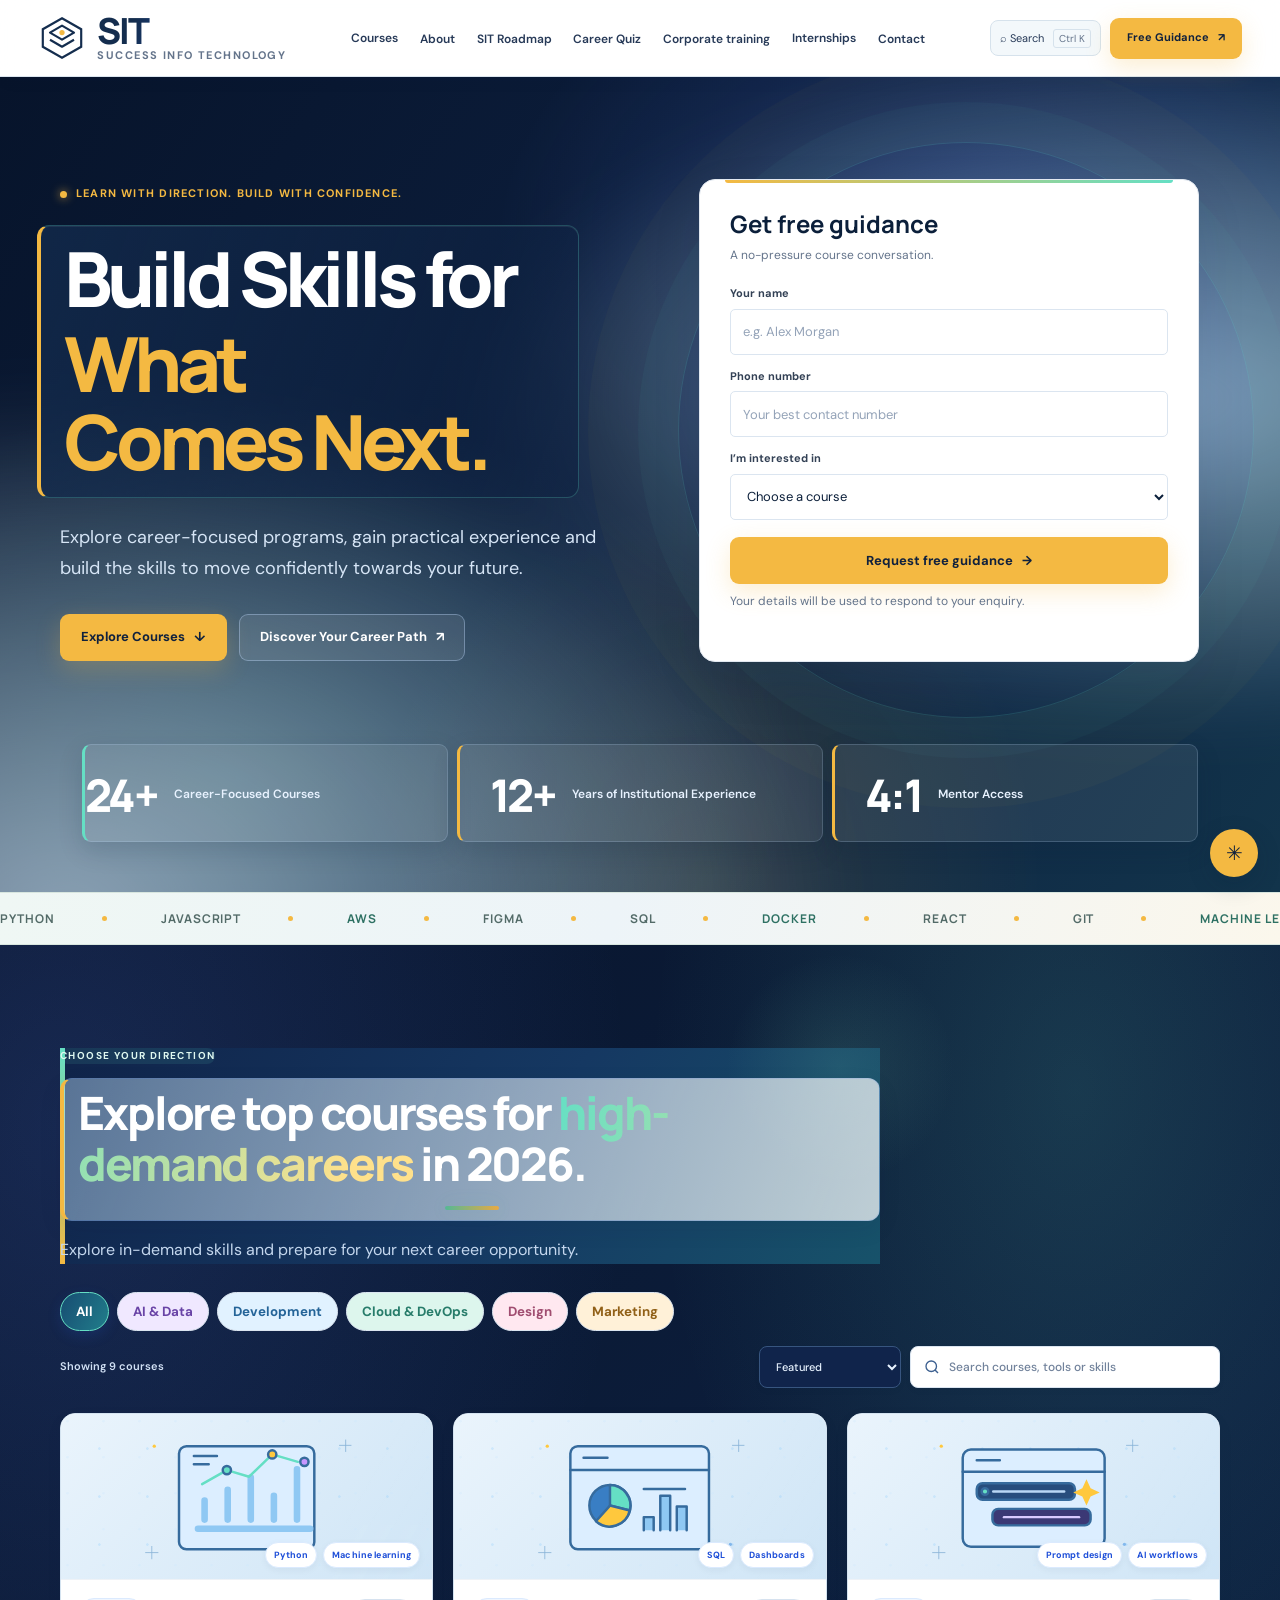
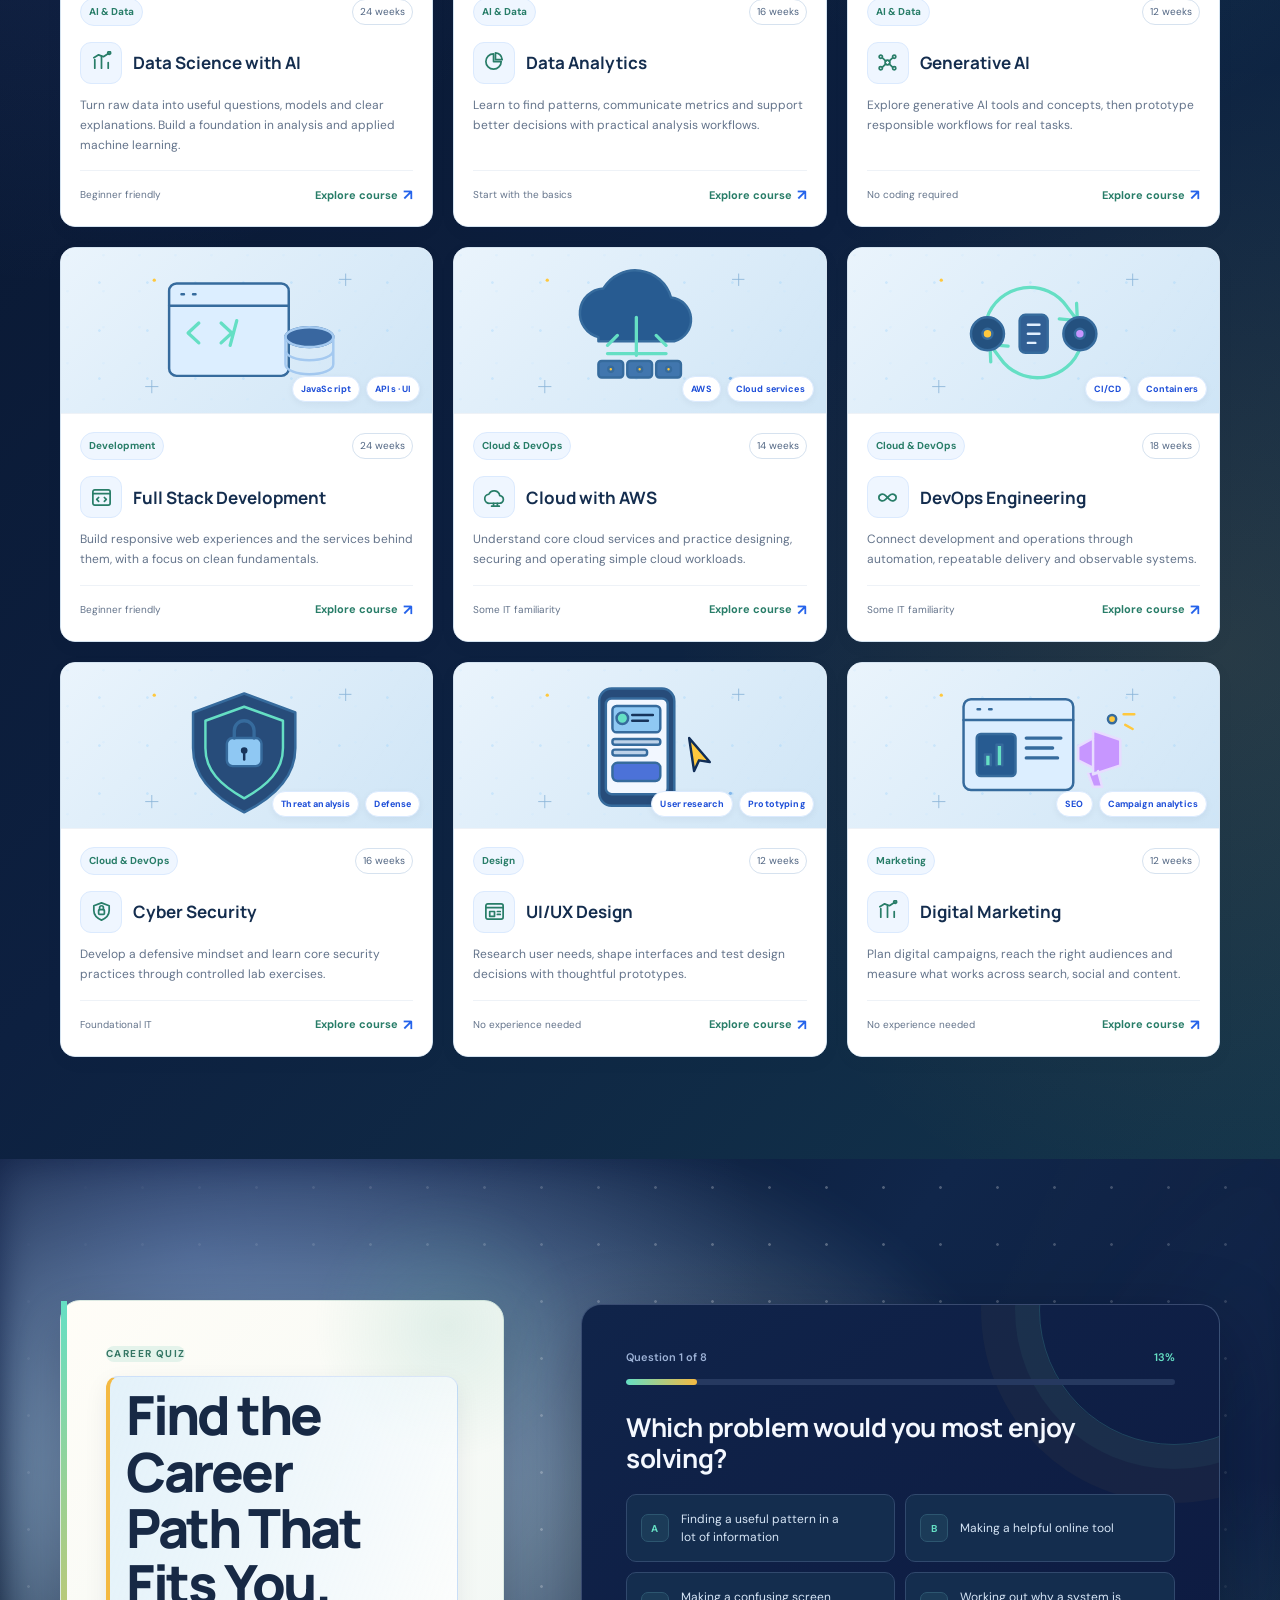
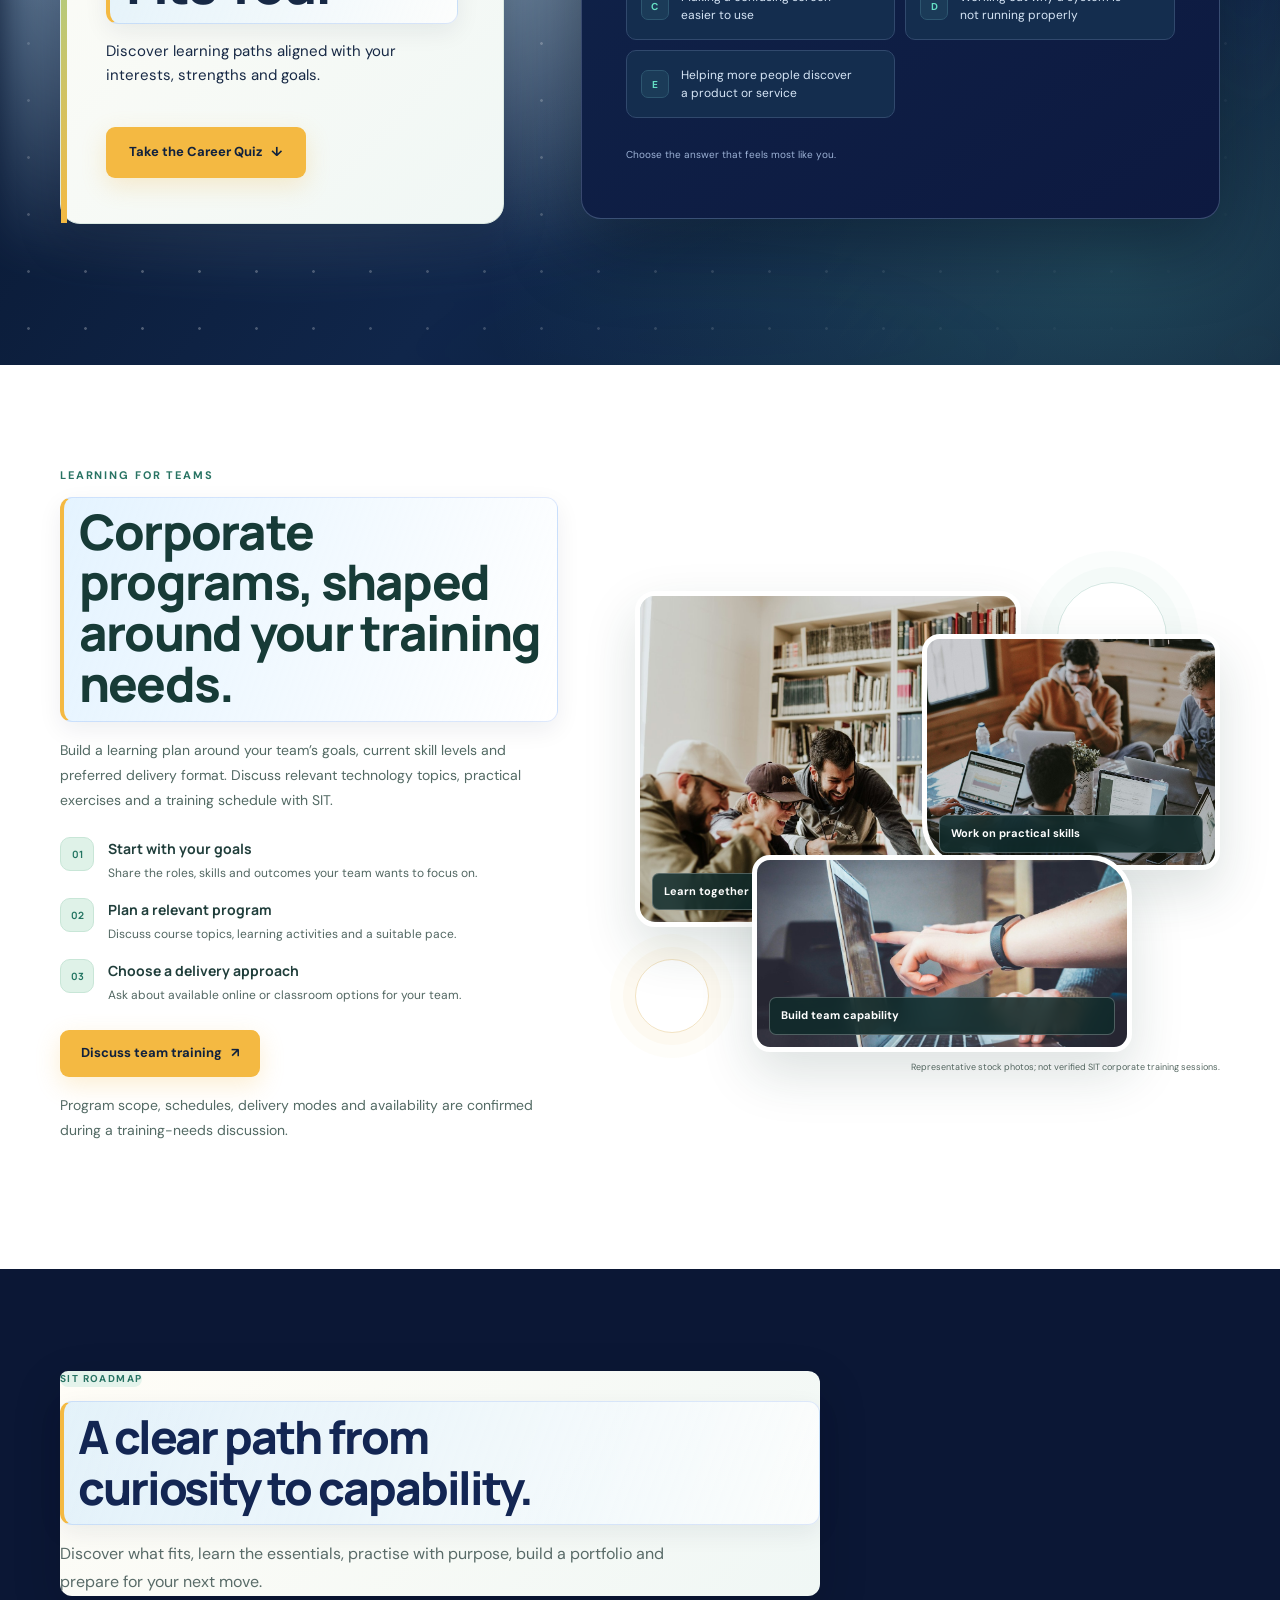
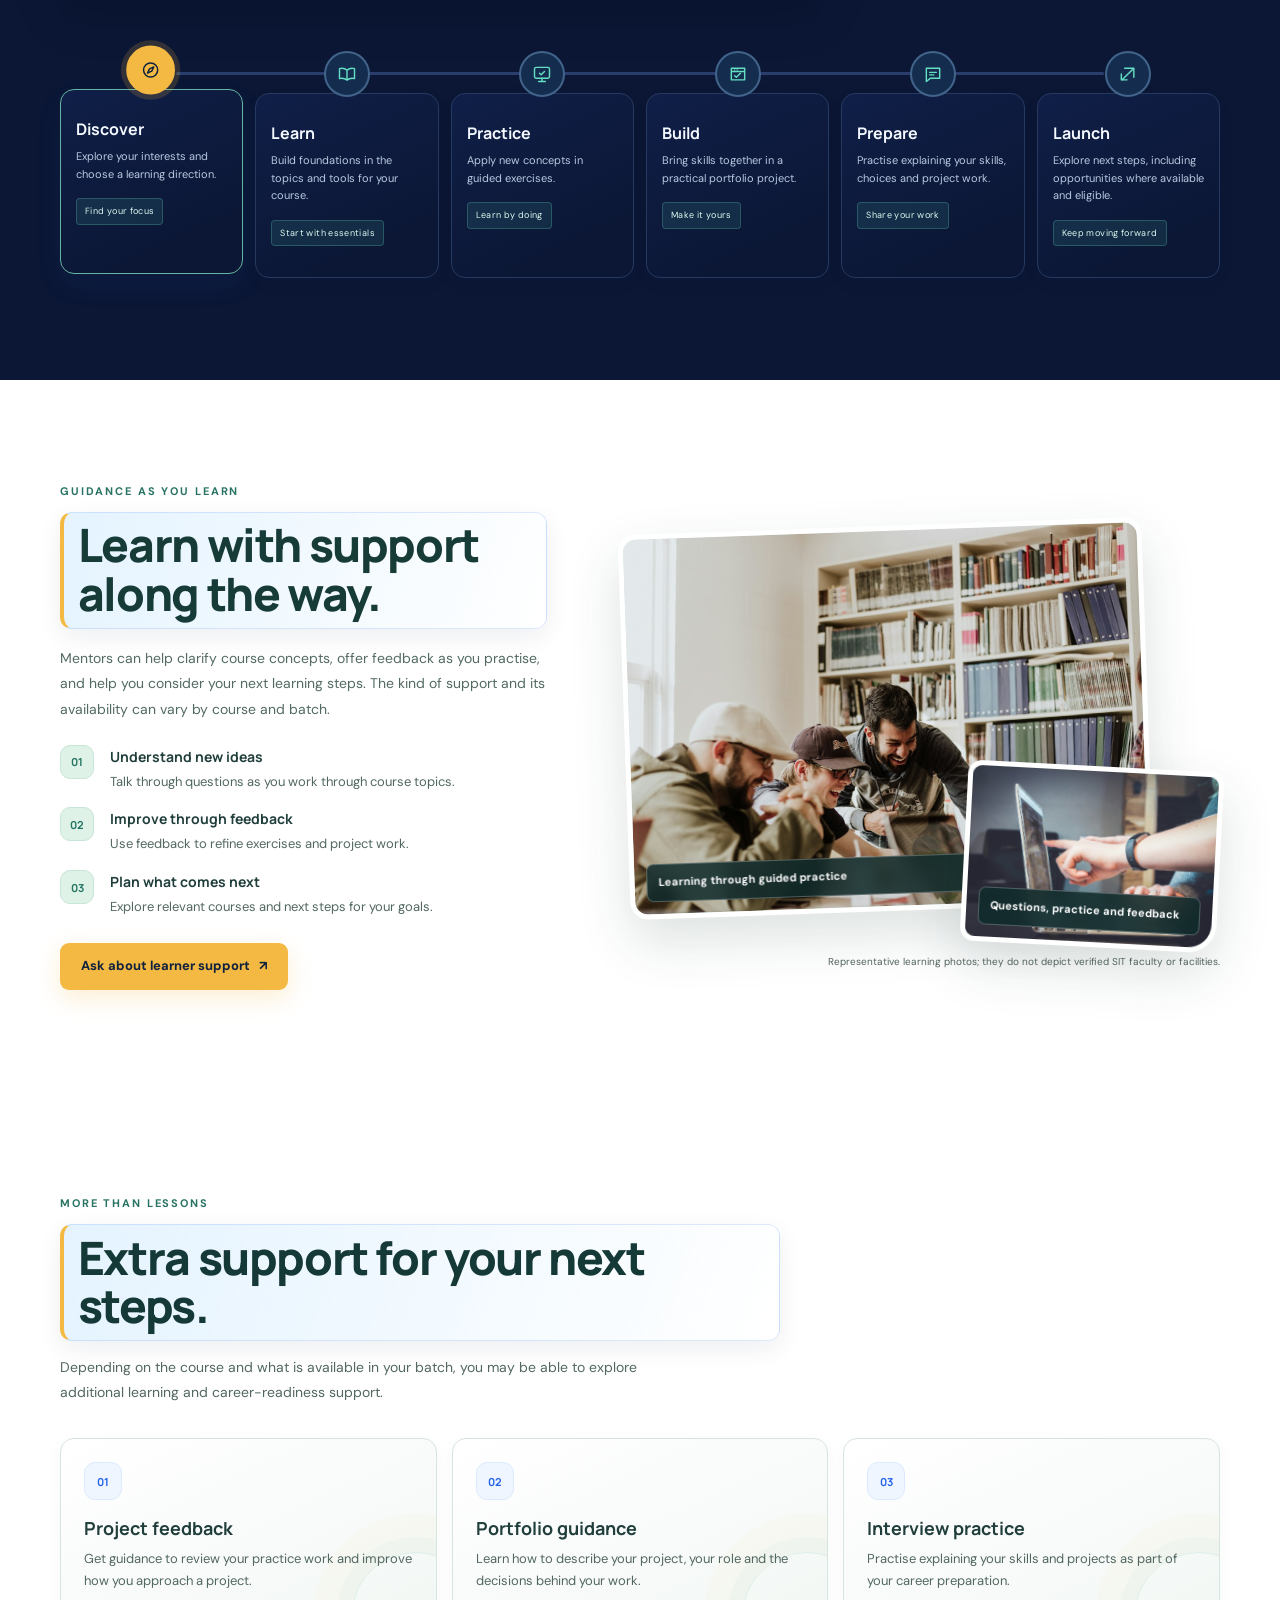
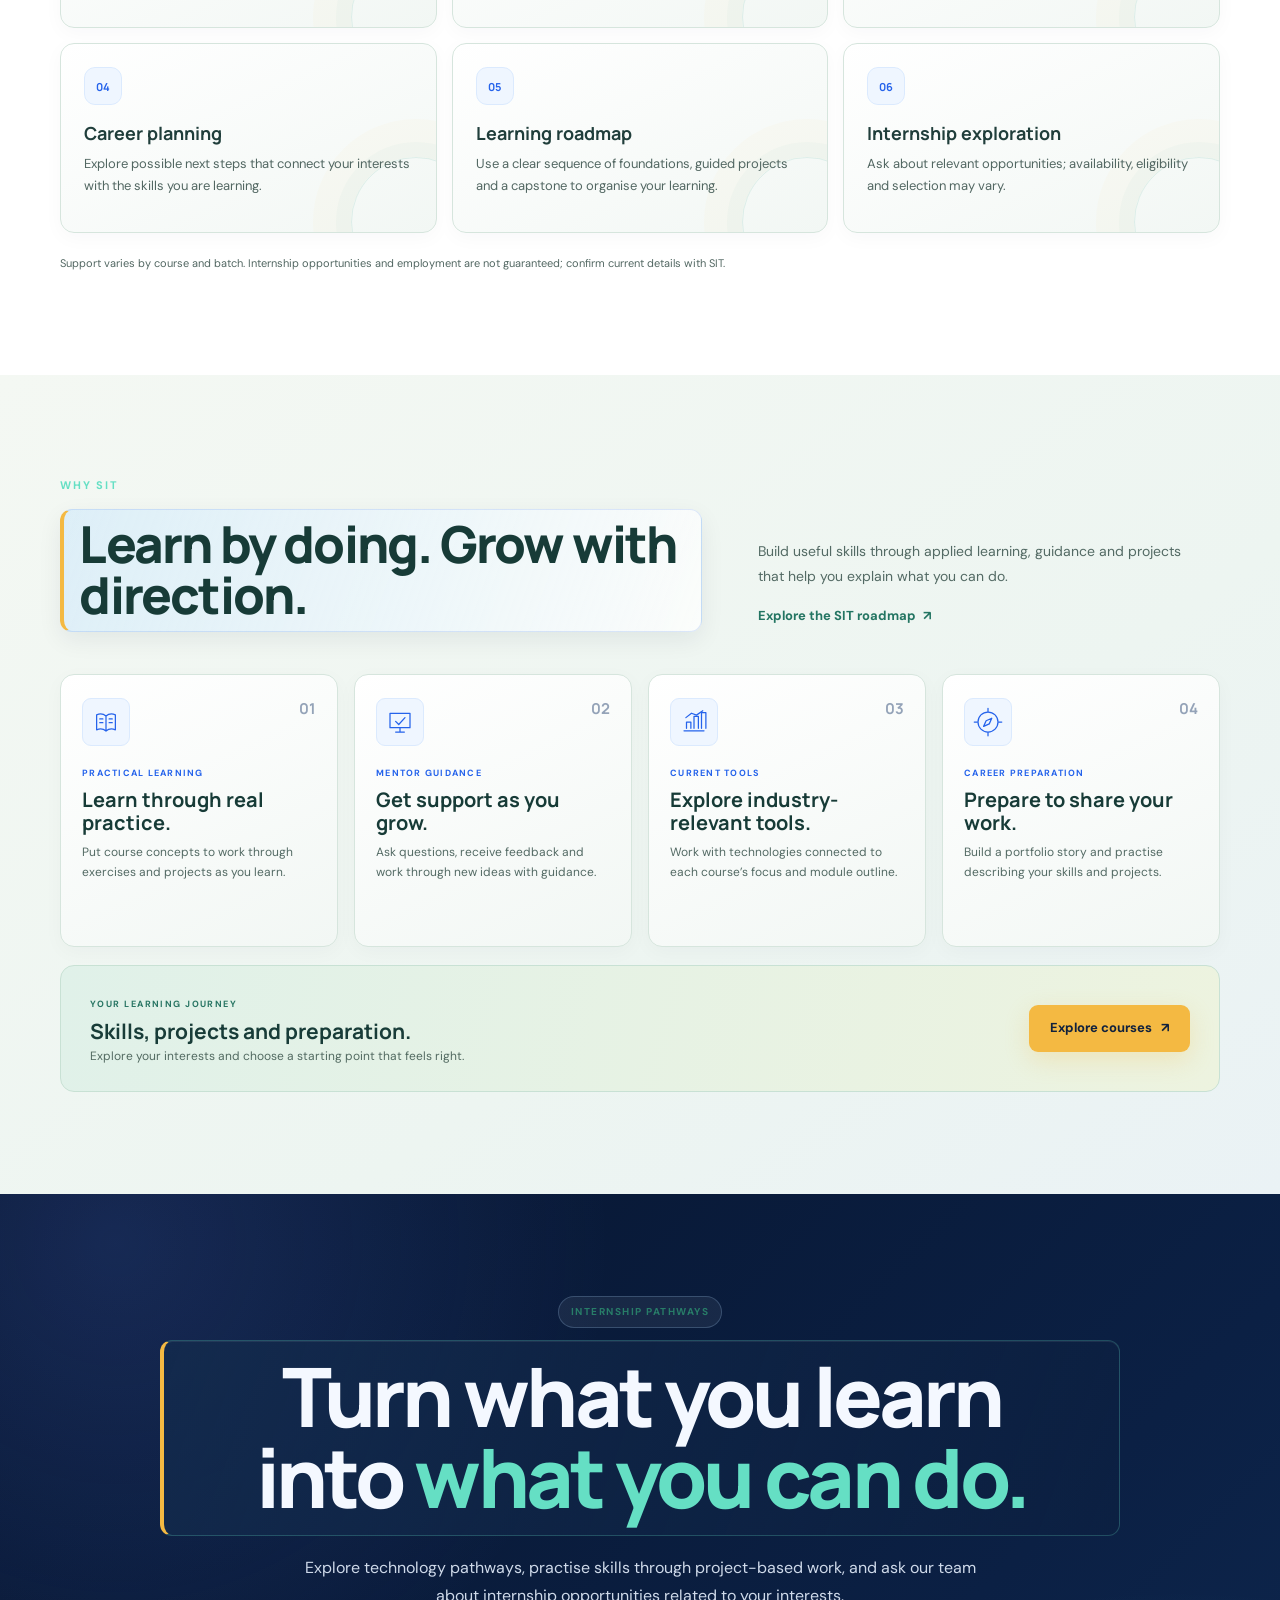
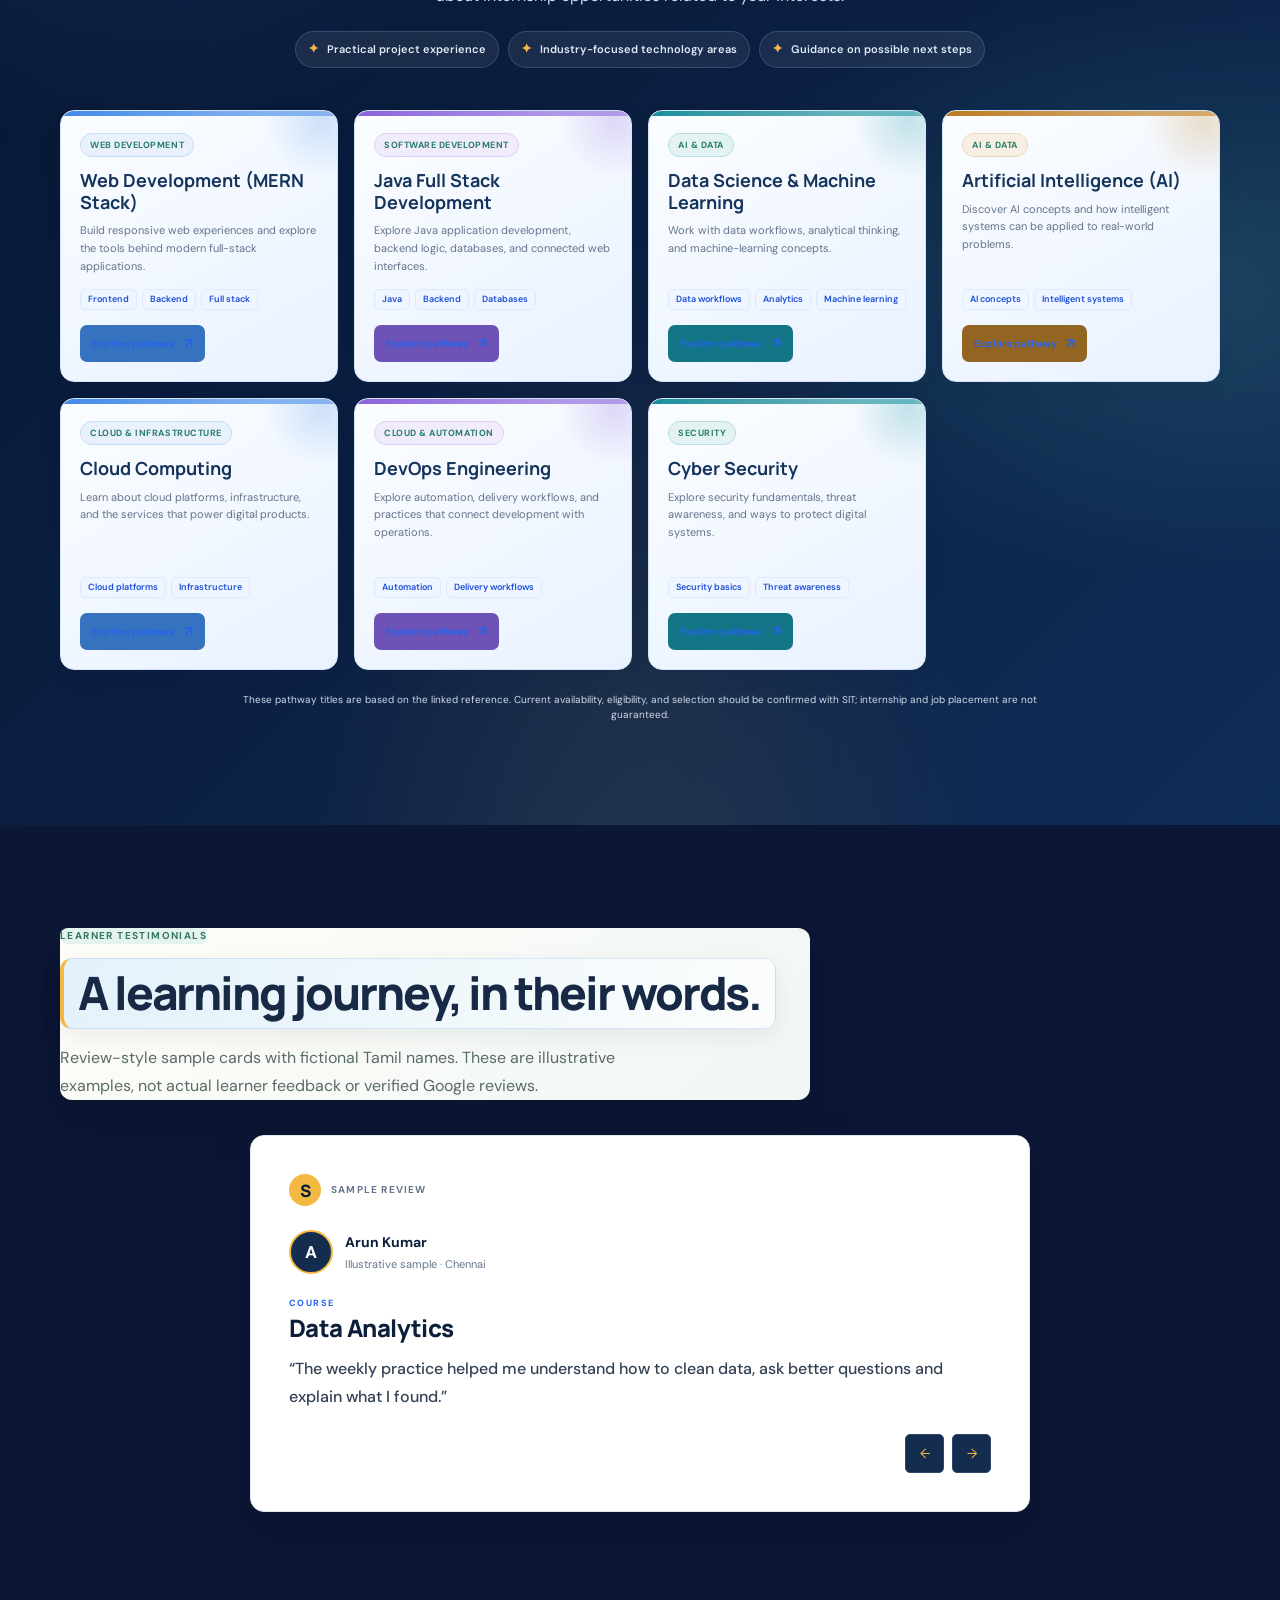
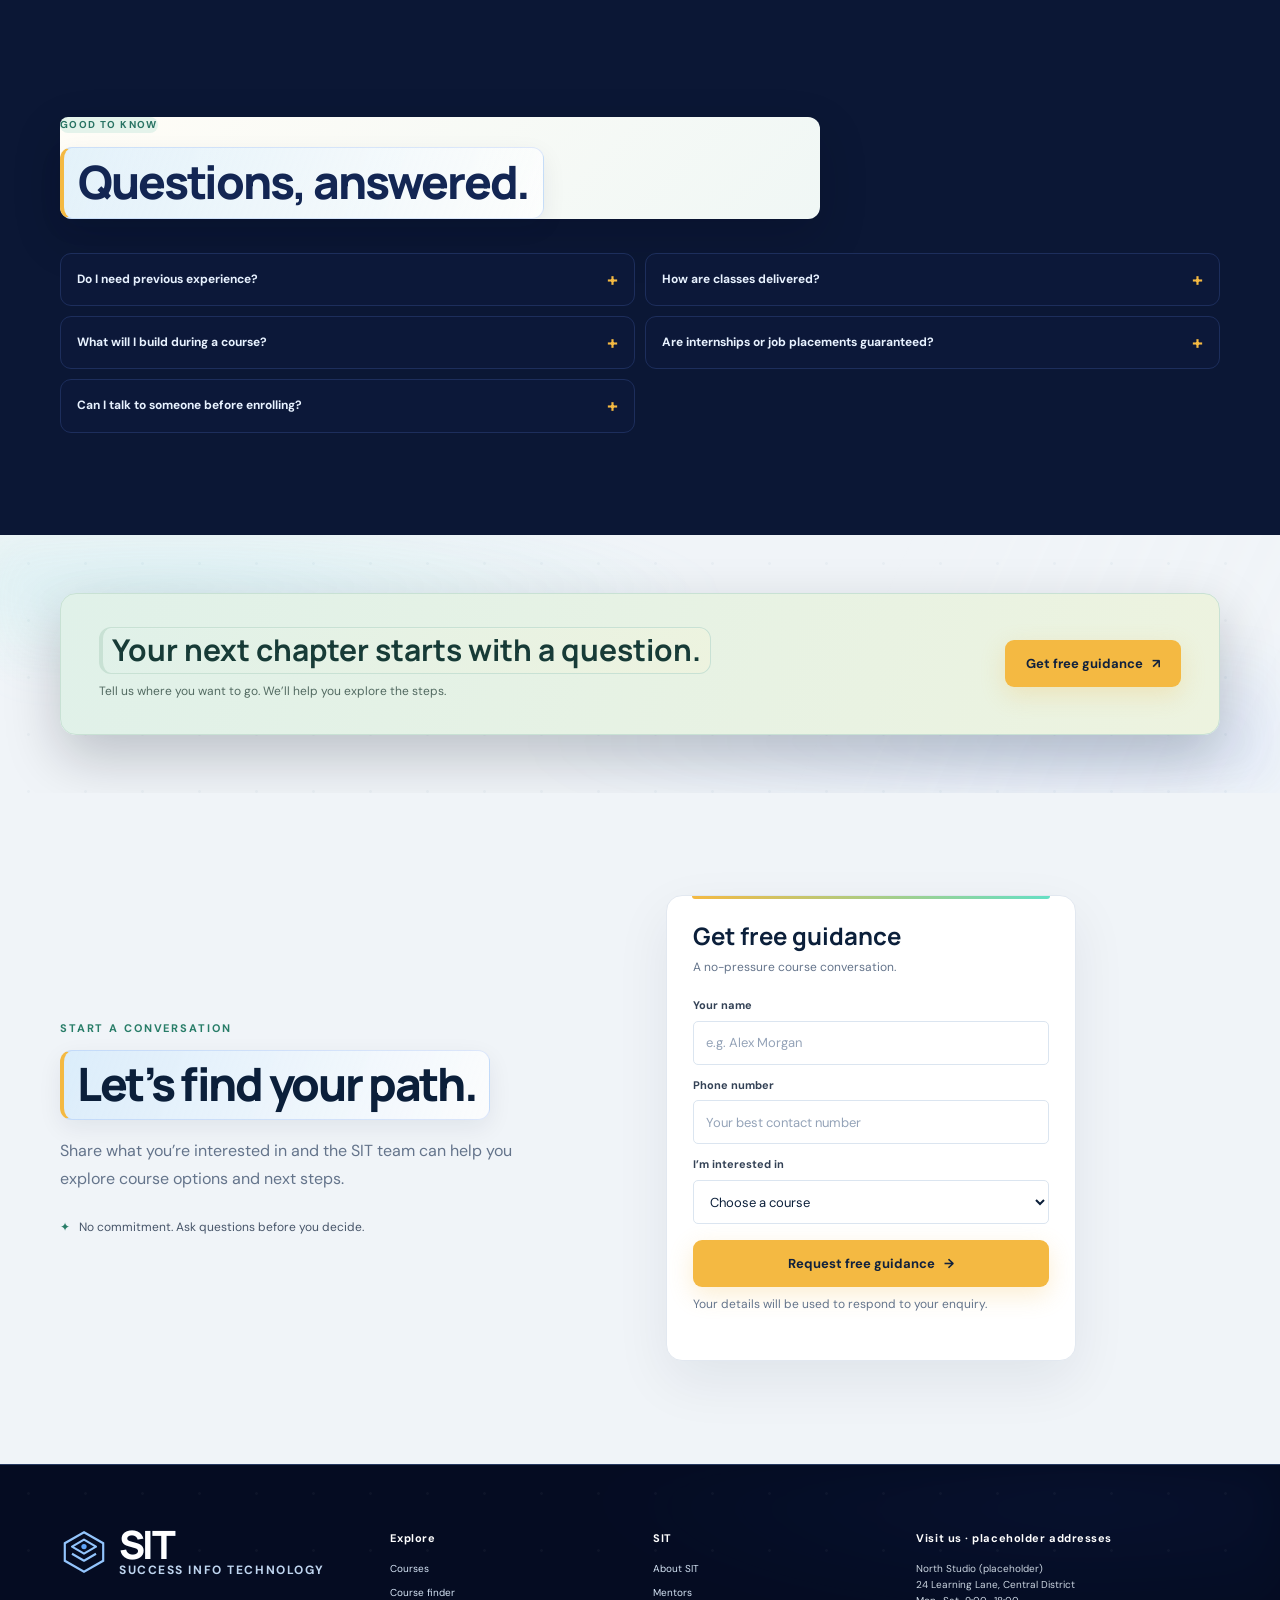
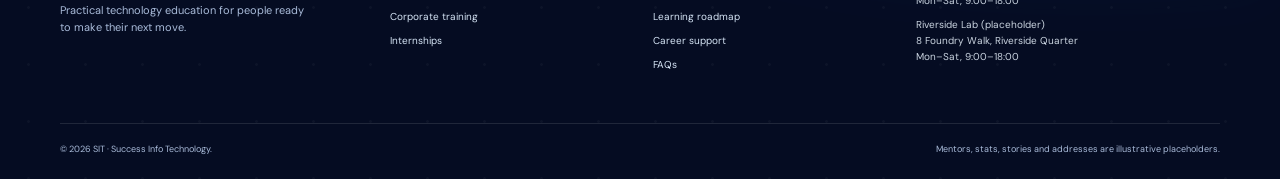
==== index.html @ 43db2127 "Initial commit - SIT application" ====
<!doctype html>
<html lang="en">
<head>
  <meta charset="utf-8">
  <meta name="viewport" content="width=device-width, initial-scale=1">
  <meta name="theme-color" content="#ffffff">
  <meta name="description" content="Explore practical technology courses and guided learning at SIT — Success Info Technology.">
  <title>SIT | Success Info Technology</title>
  <link rel="preconnect" href="https://fonts.googleapis.com">
  <link rel="preconnect" href="https://fonts.gstatic.com" crossorigin>
  <link href="https://fonts.googleapis.com/css2?family=DM+Sans:wght@400;500;600;700&family=Manrope:wght@400;500;600;700;800&display=swap" rel="stylesheet">
  <link rel="stylesheet" href="styles.css">
</head>
<body>
  <div class="top-progress" id="scrollProgress" aria-hidden="true"></div>
  <header class="header">
    <div class="wrap nav-wrap">
      <a class="logo" href="#home" aria-label="SIT home"><svg class="logo-mark" viewBox="0 0 40 40" aria-hidden="true"><path d="M20 3.5 36 12.7v14.6L20 36.5 4 27.3V12.7L20 3.5Z" fill="none" stroke="currentColor" stroke-width="1.8"/><path d="m10 15.5 10-5.8 10 5.8-10 5.8-10-5.8Zm0 6 10 5.8 10-5.8" fill="none" stroke="#ffc83d" stroke-width="1.8" stroke-linejoin="round"/><circle cx="20" cy="15.5" r="2.2" fill="#ffc83d"/></svg><span class="logo-badge">SIT</span><span class="logo-word">SUCCESS INFO TECHNOLOGY</span></a>
      <nav aria-label="Main navigation">
        <ul class="nav-links" id="navLinks">
          <li class="nav-courses"><button class="nav-course-toggle" id="courseMenuToggle" type="button" aria-expanded="false" aria-controls="courseMenu">Courses</button><div class="course-menu" id="courseMenu" hidden></div></li><li><a href="about.html">About</a></li><li><a href="#roadmap">SIT Roadmap</a></li><li><a href="#finder">Career Quiz</a></li><li><a href="#corporate-training">Corporate training</a></li><li class="nav-internships"><button class="nav-course-toggle nav-internship-toggle" id="internshipMenuToggle" type="button" aria-expanded="false" aria-controls="internshipMenu">Internships</button><div class="internship-nav-menu" id="internshipMenu" hidden><a href="#internship-mern">Web Development (MERN Stack)</a><a href="#internship-java">Java Full Stack Development</a><a href="#internship-data">Data Science &amp; Machine Learning</a><a href="#internship-ai">Artificial Intelligence (AI)</a><a href="#internship-cloud">Cloud Computing</a><a href="#internship-devops">DevOps Engineering</a><a href="#internship-security">Cyber Security</a></div></li><li><a href="#enquiry">Contact</a></li>
        </ul>
      </nav>
      <div class="nav-actions">
        <button class="search-trigger" id="openPalette" type="button" aria-label="Search courses and sections">⌕ Search <kbd>Ctrl K</kbd></button>
        <a class="btn btn-yellow" href="#enquiry">Free Guidance <span aria-hidden="true">↗</span></a>
      </div>
      <button class="menu-toggle" id="menuToggle" type="button" aria-label="Open navigation" aria-expanded="false" aria-controls="navLinks"><span></span><span></span><span></span></button>
    </div>
  </header>

  <main id="home">
    <section class="hero" aria-labelledby="heroTitle">
      <div class="wrap">
       <div class="hero-layout">
        <div class="hero-copy">
          <div class="hero-kicker"><i class="live-dot" aria-hidden="true"></i> Learn with direction. Build with confidence.</div>
          <h1 id="heroTitle">Build Skills for <span class="role-line">What Comes Next.</span></h1>
          <p>Explore career-focused programs, gain practical experience and build the skills to move confidently towards your future.</p>
          <div class="hero-buttons"><a class="btn btn-yellow" href="#courses">Explore Courses <span aria-hidden="true">↓</span></a><a class="btn btn-line" href="#finder">Discover Your Career Path <span aria-hidden="true">↗</span></a></div>
        </div>
        <div class="hero-guidance">
          <form class="enquiry-card hero-enquiry-card" id="heroEnquiryForm">
            <h2>Get free guidance</h2><p>A no-pressure course conversation.</p>
            <div class="field"><label for="heroStudentName">Your name</label><input id="heroStudentName" name="name" autocomplete="name" placeholder="e.g. Alex Morgan" required></div>
            <div class="field"><label for="heroStudentPhone">Phone number</label><input id="heroStudentPhone" name="phone" type="tel" autocomplete="tel" inputmode="tel" placeholder="Your best contact number" minlength="7" maxlength="20" required></div>
            <div class="field"><label for="heroCourseSelect">I’m interested in</label><select id="heroCourseSelect" name="course" required><option value="">Choose a course</option><option value="Corporate training enquiry">Corporate training enquiry</option><option value="Internship opportunities">Internship opportunities</option><option value="Internship: Web Development (MERN Stack)">Internship: Web Development (MERN Stack)</option><option value="Internship: Java Full Stack Development">Internship: Java Full Stack Development</option><option value="Internship: Data Science &amp; Machine Learning">Internship: Data Science &amp; Machine Learning</option><option value="Internship: Artificial Intelligence (AI)">Internship: Artificial Intelligence (AI)</option><option value="Internship: Cloud Computing">Internship: Cloud Computing</option><option value="Internship: DevOps Engineering">Internship: DevOps Engineering</option><option value="Internship: Cyber Security">Internship: Cyber Security</option></select></div>
            <button class="btn btn-yellow" type="submit">Request free guidance <span aria-hidden="true">→</span></button>
            <p class="form-note" id="heroFormMessage" role="status">Your details will be used to respond to your enquiry.</p>
          </form>
        </div>
       </div>
       <div class="stats-row" aria-label="SIT course and learner highlights">
         <article class="stat-pill"><strong>24+</strong><div class="stat-copy"><h2>Career-Focused Courses</h2></div></article>
         <article class="stat-pill"><strong>12+</strong><div class="stat-copy"><h2>Years of Institutional Experience</h2></div></article>
         <article class="stat-pill"><strong>4:1</strong><div class="stat-copy"><h2>Mentor Access</h2></div></article>
       </div>
      </div>
    </section>

    <div class="tech-strip" aria-label="Technologies covered in our courses"><div class="tech-track" id="techTrack"></div></div>

    <section class="section section-light" id="courses" aria-labelledby="coursesTitle">
      <div class="wrap">
        <div class="section-head"><p class="eyebrow">Choose your direction</p><h2 id="coursesTitle">Explore top courses for <span>high-demand careers</span> in 2026.</h2><p>Explore in-demand skills and prepare for your next career opportunity.</p></div>
        <div class="course-tools">
          <div class="filters" id="courseFilters" role="group" aria-label="Filter courses"></div>
          <div class="course-control-row">
            <p class="course-result-count" id="courseResultCount" aria-live="polite"></p>
            <label class="sr-only" for="courseSort">Sort courses</label>
            <select class="course-sort" id="courseSort"><option value="featured">Featured</option><option value="title">Title: A to Z</option><option value="shortest">Shortest first</option><option value="longest">Longest first</option></select>
            <label class="sr-only" for="courseSearch">Search courses</label>
            <input class="course-search" id="courseSearch" type="search" placeholder="Search courses, tools or skills">
          </div>
        </div>
        <div class="course-grid" id="courseGrid"></div>
      </div>
    </section>

    <section class="section section-dark" id="finder" aria-labelledby="finderTitle">
      <div class="wrap finder-layout">
        <div class="section-head"><p class="eyebrow">Career Quiz</p><h2 id="finderTitle">Find the Career Path That Fits You.</h2><p>Discover learning paths aligned with your interests, strengths and goals.</p><a class="btn btn-yellow finder-cta" href="#quizPanel">Take the Career Quiz <span aria-hidden="true">↓</span></a></div>
        <div class="quiz-panel" id="quizPanel">
          <div id="quizQuestions"><div class="quiz-top"><span id="quizStepLabel">Question 1 of 8</span><span id="quizProgressText">0%</span></div><div class="quiz-progress"><span id="quizProgress"></span></div><div id="quizContent" class="quiz-content"><h3 id="quizQuestion" aria-live="polite"></h3><div class="quiz-options" id="quizOptions"></div></div><div class="quiz-navigation"><span>Choose the answer that feels most like you.</span><button class="quiz-back" id="quizBack" type="button" hidden>← Back</button></div></div>
          <div class="quiz-result" id="quizResult" aria-live="polite"><p class="eyebrow">Your starting shortlist</p><h3>Courses to explore</h3><div id="quizMatches"></div><div class="quiz-result-actions"><button class="btn btn-yellow" id="syllabusButton" type="button">View syllabus</button><button class="btn btn-line" id="restartQuiz" type="button">Start again</button></div></div>
        </div>
      </div>
    </section>

    <section class="section section-light corporate-training-section" id="corporate-training" aria-labelledby="corporateTrainingTitle">
      <div class="wrap corporate-training-layout">
        <div class="corporate-training-copy">
          <p class="eyebrow">Learning for teams</p>
          <h2 id="corporateTrainingTitle">Corporate programs, shaped around your training needs.</h2>
          <p>Build a learning plan around your team’s goals, current skill levels and preferred delivery format. Discuss relevant technology topics, practical exercises and a training schedule with SIT.</p>
          <ul class="corporate-training-points">
            <li><span aria-hidden="true">01</span><div><strong>Start with your goals</strong><p>Share the roles, skills and outcomes your team wants to focus on.</p></div></li>
            <li><span aria-hidden="true">02</span><div><strong>Plan a relevant program</strong><p>Discuss course topics, learning activities and a suitable pace.</p></div></li>
            <li><span aria-hidden="true">03</span><div><strong>Choose a delivery approach</strong><p>Ask about available online or classroom options for your team.</p></div></li>
          </ul>
          <a class="btn btn-dark" href="#enquiry" data-corporate-enquiry>Discuss team training <span aria-hidden="true">↗</span></a>
          <p class="corporate-training-note">Program scope, schedules, delivery modes and availability are confirmed during a training-needs discussion.</p>
        </div>
        <div class="corporate-training-visual" aria-label="Illustrative photos of team learning and collaboration">
          <figure class="corporate-photo corporate-photo-main"><img src="images/learning-classroom.jpg" alt="Representative photo of a group learning together in a classroom"><figcaption>Learn together</figcaption></figure>
          <figure class="corporate-photo corporate-photo-side"><img src="images/learning-collaboration.jpg" alt="Representative photo of colleagues collaborating around a laptop"><figcaption>Work on practical skills</figcaption></figure>
          <figure class="corporate-photo corporate-photo-small"><img src="images/learning-computing.jpg" alt="Representative photo of learners working at computers"><figcaption>Build team capability</figcaption></figure>
          <span class="corporate-orbit corporate-orbit-one" aria-hidden="true"></span><span class="corporate-orbit corporate-orbit-two" aria-hidden="true"></span>
          <p class="corporate-photo-note">Representative stock photos; not verified SIT corporate training sessions.</p>
        </div>
      </div>
    </section>

    <section class="section section-dark" id="roadmap" aria-labelledby="roadmapTitle">
      <div class="wrap">
        <div class="section-head"><p class="eyebrow">SIT Roadmap</p><h2 id="roadmapTitle">A clear path from curiosity to capability.</h2><p>Discover what fits, learn the essentials, practise with purpose, build a portfolio and prepare for your next move.</p></div>
        <div class="roadmap" id="roadmapSteps"><div class="roadmap-fill" id="roadmapFill"></div></div>
      </div>
    </section>

    <section class="section section-light mentor-guidance-section" id="mentors" aria-labelledby="mentorsTitle">
      <div class="wrap mentor-guidance-layout">
        <div class="mentor-guidance-copy">
          <p class="eyebrow">Guidance as you learn</p>
          <h2 id="mentorsTitle">Learn with support along the way.</h2>
          <p>Mentors can help clarify course concepts, offer feedback as you practise, and help you consider your next learning steps. The kind of support and its availability can vary by course and batch.</p>
          <ul class="mentor-support-list">
            <li class="mentor-support-point"><span aria-hidden="true">01</span><div><strong>Understand new ideas</strong><p>Talk through questions as you work through course topics.</p></div></li>
            <li class="mentor-support-point"><span aria-hidden="true">02</span><div><strong>Improve through feedback</strong><p>Use feedback to refine exercises and project work.</p></div></li>
            <li class="mentor-support-point"><span aria-hidden="true">03</span><div><strong>Plan what comes next</strong><p>Explore relevant courses and next steps for your goals.</p></div></li>
          </ul>
          <a class="btn btn-dark" href="#enquiry">Ask about learner support <span aria-hidden="true">↗</span></a>
        </div>
        <div class="mentor-teaching-visual">
          <figure class="mentor-teaching-main"><img src="images/learning-classroom.jpg" alt="Representative stock photo of learners collaborating in a classroom setting"><figcaption>Learning through guided practice</figcaption></figure>
          <figure class="mentor-teaching-inset"><img src="images/learning-computing.jpg" alt="Representative stock photo of learners discussing work at a laptop"><figcaption>Questions, practice and feedback</figcaption></figure>
          <p class="mentor-image-note">Representative learning photos; they do not depict verified SIT faculty or facilities.</p>
        </div>
      </div>
    </section>

    <section class="section section-light addon-benefits-section" id="add-on-benefits" aria-labelledby="benefitsTitle">
      <div class="wrap">
        <div class="benefits-intro">
          <p class="eyebrow">More than lessons</p>
          <h2 id="benefitsTitle">Extra support for your next steps.</h2>
          <p>Depending on the course and what is available in your batch, you may be able to explore additional learning and career-readiness support.</p>
        </div>
        <div class="addon-benefits-grid">
          <article class="addon-benefit-card"><span class="benefit-icon" aria-hidden="true">01</span><h3>Project feedback</h3><p>Get guidance to review your practice work and improve how you approach a project.</p></article>
          <article class="addon-benefit-card"><span class="benefit-icon" aria-hidden="true">02</span><h3>Portfolio guidance</h3><p>Learn how to describe your project, your role and the decisions behind your work.</p></article>
          <article class="addon-benefit-card"><span class="benefit-icon" aria-hidden="true">03</span><h3>Interview practice</h3><p>Practise explaining your skills and projects as part of your career preparation.</p></article>
          <article class="addon-benefit-card"><span class="benefit-icon" aria-hidden="true">04</span><h3>Career planning</h3><p>Explore possible next steps that connect your interests with the skills you are learning.</p></article>
          <article class="addon-benefit-card"><span class="benefit-icon" aria-hidden="true">05</span><h3>Learning roadmap</h3><p>Use a clear sequence of foundations, guided projects and a capstone to organise your learning.</p></article>
          <article class="addon-benefit-card"><span class="benefit-icon" aria-hidden="true">06</span><h3>Internship exploration</h3><p>Ask about relevant opportunities; availability, eligibility and selection may vary.</p></article>
        </div>
        <p class="benefits-note">Support varies by course and batch. Internship opportunities and employment are not guaranteed; confirm current details with SIT.</p>
      </div>
    </section>

    <section class="section section-light progress-section" id="why" aria-labelledby="whyTitle">
      <div class="wrap">
        <div class="progress-intro">
          <div><p class="eyebrow">Why SIT</p><h2 id="whyTitle">Learn by doing. Grow with direction.</h2></div>
          <div class="progress-intro-copy"><p>Build useful skills through applied learning, guidance and projects that help you explain what you can do.</p><a class="text-link" href="#roadmap">Explore the SIT roadmap <span aria-hidden="true">↗</span></a></div>
        </div>
        <div class="progress-steps" aria-label="Four steps in the learning journey">
          <article class="progress-card"><div class="progress-card-top"><span class="progress-icon" aria-hidden="true"><svg viewBox="0 0 48 48"><path d="M9 12.5c6-2.5 11-1.5 15 2v24c-4-3.5-9-4.5-15-2Zm30 0c-6-2.5-11-1.5-15 2v24c4-3.5 9-4.5 15-2Z"/><path d="M14 19h5m-5 6h5m10-6h5m-5 6h5"/></svg></span><span class="progress-number">01</span></div><p class="progress-label">PRACTICAL LEARNING</p><h3>Learn through real practice.</h3><p>Put course concepts to work through exercises and projects as you learn.</p></article>
          <article class="progress-card"><div class="progress-card-top"><span class="progress-icon" aria-hidden="true"><svg viewBox="0 0 48 48"><path d="M8 10h32v23H8zM17 40h14m-7-7v7"/><path d="m17 23 5 5 10-11"/></svg></span><span class="progress-number">02</span></div><p class="progress-label">MENTOR GUIDANCE</p><h3>Get support as you grow.</h3><p>Ask questions, receive feedback and work through new ideas with guidance.</p></article>
          <article class="progress-card"><div class="progress-card-top"><span class="progress-icon" aria-hidden="true"><svg viewBox="0 0 48 48"><path d="M8 38h32M12 34V24h7v10m5 0V15h7v19m5 0V9h7v25"/><path d="m11 17 9-7 8 3 10-7"/></svg></span><span class="progress-number">03</span></div><p class="progress-label">CURRENT TOOLS</p><h3>Explore industry-relevant tools.</h3><p>Work with technologies connected to each course’s focus and module outline.</p></article>
          <article class="progress-card"><div class="progress-card-top"><span class="progress-icon" aria-hidden="true"><svg viewBox="0 0 48 48"><circle cx="24" cy="24" r="16"/><path d="m30 18-4 9-9 4 4-9Zm-6-16v5m0 34v5M2 24h5m34 0h5"/></svg></span><span class="progress-number">04</span></div><p class="progress-label">CAREER PREPARATION</p><h3>Prepare to share your work.</h3><p>Build a portfolio story and practise describing your skills and projects.</p></article>
        </div>
        <div class="progress-cta"><div><span class="progress-cta-label">YOUR LEARNING JOURNEY</span><h3>Skills, projects and preparation.</h3><p>Explore your interests and choose a starting point that feels right.</p></div><a class="btn btn-yellow" href="#courses">Explore courses <span aria-hidden="true">↗</span></a></div>
      </div>
    </section>

    <section class="section section-dark internship-section" id="internships" aria-labelledby="internshipsTitle">
      <div class="wrap">
        <div class="internship-heading">
          <p class="internship-kicker">INTERNSHIP PATHWAYS</p>
          <h2 id="internshipsTitle">Turn what you learn into <span>what you can do.</span></h2>
          <p>Explore technology pathways, practise skills through project-based work, and ask our team about internship opportunities related to your interests.</p>
          <ul class="internship-highlights" aria-label="What to explore in an internship pathway">
            <li><span aria-hidden="true">✦</span> Practical project experience</li>
            <li><span aria-hidden="true">✦</span> Industry-focused technology areas</li>
            <li><span aria-hidden="true">✦</span> Guidance on possible next steps</li>
          </ul>
        </div>
        <div class="internship-course-grid">
          <article class="internship-course-card" id="internship-mern"><div class="internship-course-content"><span class="internship-topic">Web development</span><h3>Web Development (MERN Stack)</h3><p>Build responsive web experiences and explore the tools behind modern full-stack applications.</p><div class="internship-tags" aria-label="Topics"><span>Frontend</span><span>Backend</span><span>Full stack</span></div><button type="button" data-internship-course="Internship: Web Development (MERN Stack)">Explore pathway <span aria-hidden="true">↗</span></button></div></article>
          <article class="internship-course-card" id="internship-java"><div class="internship-course-content"><span class="internship-topic">Software development</span><h3>Java Full Stack Development</h3><p>Explore Java application development, backend logic, databases, and connected web interfaces.</p><div class="internship-tags" aria-label="Topics"><span>Java</span><span>Backend</span><span>Databases</span></div><button type="button" data-internship-course="Internship: Java Full Stack Development">Explore pathway <span aria-hidden="true">↗</span></button></div></article>
          <article class="internship-course-card" id="internship-data"><div class="internship-course-content"><span class="internship-topic">AI &amp; data</span><h3>Data Science &amp; Machine Learning</h3><p>Work with data workflows, analytical thinking, and machine-learning concepts.</p><div class="internship-tags" aria-label="Topics"><span>Data workflows</span><span>Analytics</span><span>Machine learning</span></div><button type="button" data-internship-course="Internship: Data Science &amp; Machine Learning">Explore pathway <span aria-hidden="true">↗</span></button></div></article>
          <article class="internship-course-card" id="internship-ai"><div class="internship-course-content"><span class="internship-topic">AI &amp; data</span><h3>Artificial Intelligence (AI)</h3><p>Discover AI concepts and how intelligent systems can be applied to real-world problems.</p><div class="internship-tags" aria-label="Topics"><span>AI concepts</span><span>Intelligent systems</span></div><button type="button" data-internship-course="Internship: Artificial Intelligence (AI)">Explore pathway <span aria-hidden="true">↗</span></button></div></article>
          <article class="internship-course-card" id="internship-cloud"><div class="internship-course-content"><span class="internship-topic">Cloud &amp; infrastructure</span><h3>Cloud Computing</h3><p>Learn about cloud platforms, infrastructure, and the services that power digital products.</p><div class="internship-tags" aria-label="Topics"><span>Cloud platforms</span><span>Infrastructure</span></div><button type="button" data-internship-course="Internship: Cloud Computing">Explore pathway <span aria-hidden="true">↗</span></button></div></article>
          <article class="internship-course-card" id="internship-devops"><div class="internship-course-content"><span class="internship-topic">Cloud &amp; automation</span><h3>DevOps Engineering</h3><p>Explore automation, delivery workflows, and practices that connect development with operations.</p><div class="internship-tags" aria-label="Topics"><span>Automation</span><span>Delivery workflows</span></div><button type="button" data-internship-course="Internship: DevOps Engineering">Explore pathway <span aria-hidden="true">↗</span></button></div></article>
          <article class="internship-course-card" id="internship-security"><div class="internship-course-content"><span class="internship-topic">Security</span><h3>Cyber Security</h3><p>Explore security fundamentals, threat awareness, and ways to protect digital systems.</p><div class="internship-tags" aria-label="Topics"><span>Security basics</span><span>Threat awareness</span></div><button type="button" data-internship-course="Internship: Cyber Security">Explore pathway <span aria-hidden="true">↗</span></button></div></article>
        </div>
        <p class="internship-note">These pathway titles are based on the linked reference. Current availability, eligibility, and selection should be confirmed with SIT; internship and job placement are not guaranteed.</p>
      </div>
    </section>

    <section class="section section-dark testimonial-section" id="stories" aria-labelledby="storiesTitle">
      <div class="wrap"><div class="section-head"><p class="eyebrow">Learner testimonials</p><h2 id="storiesTitle">A learning journey, in their words.</h2><p>Review-style sample cards with fictional Tamil names. These are illustrative examples, not actual learner feedback or verified Google reviews.</p></div>
        <div class="story-layout"><article class="story-testimonial" aria-live="polite"><div class="story-review-top"><span class="story-review-mark" aria-hidden="true">S</span><span class="story-review-label">SAMPLE REVIEW</span></div><div class="story-review-meta"><span class="story-person-mark" id="storyPersonMark" aria-hidden="true">A</span><div><strong class="story-person-name" id="storyPersonName">Arun Kumar</strong><span class="story-attribution" id="storyAttribution">Illustrative learner name</span></div></div><p class="story-course-label">COURSE</p><h3 class="story-course" id="storyCourse">Data Analytics</h3><blockquote id="storyText"></blockquote><div class="story-controls"><button class="icon-btn" id="storyPrev" type="button" aria-label="Previous sample review">←</button><button class="icon-btn" id="storyNext" type="button" aria-label="Next sample review">→</button></div></article></div>
      </div>
    </section>

    <section class="section section-dark" id="faq" aria-labelledby="faqTitle">
      <div class="wrap"><div class="section-head"><p class="eyebrow">Good to know</p><h2 id="faqTitle">Questions, answered.</h2></div><div class="faq-list">
        <details class="faq-item"><summary>Do I need previous experience?</summary><p>Most courses welcome motivated beginners. Some advanced paths recommend foundational knowledge; a guidance call can help you choose the right starting point.</p></details>
        <details class="faq-item"><summary>How are classes delivered?</summary><p>Available delivery formats and schedules vary. Contact SIT to ask about the current options for a course or team-training program.</p></details>
        <details class="faq-item"><summary>What will I build during a course?</summary><p>You’ll complete guided exercises and a capstone that brings core skills together. The exact projects vary by course and cohort.</p></details>
        <details class="faq-item"><summary>Are internships or job placements guaranteed?</summary><p>No. Internship opportunities depend on availability, course relevance, eligibility and selection. Career support can help with portfolio reviews, interview practice and planning, but internships and employment are not guaranteed.</p></details>
        <details class="faq-item"><summary>Can I talk to someone before enrolling?</summary><p>Yes. Submit the short form and the admissions team can help compare courses, formats and starting dates.</p></details>
      </div></div>
    </section>

    <section class="closing"><div class="wrap closing-inner"><div><h2>Your next chapter starts with a question.</h2><p>Tell us where you want to go. We’ll help you explore the steps.</p></div><a class="btn btn-yellow" href="#enquiry">Get free guidance <span aria-hidden="true">↗</span></a></div></section>
    <section class="section section-light contact-section" id="enquiry" aria-labelledby="enquiryTitle">
      <div class="wrap contact-layout">
        <div class="contact-copy"><p class="eyebrow">Start a conversation</p><h2 id="enquiryTitle">Let’s find your path.</h2><p>Share what you’re interested in and the SIT team can help you explore course options and next steps.</p><div class="contact-assurance"><span aria-hidden="true">✦</span> No commitment. Ask questions before you decide.</div></div>
        <div class="form-stage">
          <form class="enquiry-card" id="enquiryForm">
            <h2>Get free guidance</h2><p>A no-pressure course conversation.</p>
            <div class="field"><label for="studentName">Your name</label><input id="studentName" name="name" autocomplete="name" placeholder="e.g. Alex Morgan" required></div>
            <div class="field"><label for="studentPhone">Phone number</label><input id="studentPhone" name="phone" type="tel" autocomplete="tel" inputmode="tel" placeholder="Your best contact number" minlength="7" maxlength="20" required></div>
            <div class="field"><label for="courseSelect">I’m interested in</label><select id="courseSelect" name="course" required><option value="">Choose a course</option><option value="Corporate training enquiry">Corporate training enquiry</option><option value="Internship opportunities">Internship opportunities</option><option value="Internship: Web Development (MERN Stack)">Internship: Web Development (MERN Stack)</option><option value="Internship: Java Full Stack Development">Internship: Java Full Stack Development</option><option value="Internship: Data Science &amp; Machine Learning">Internship: Data Science &amp; Machine Learning</option><option value="Internship: Artificial Intelligence (AI)">Internship: Artificial Intelligence (AI)</option><option value="Internship: Cloud Computing">Internship: Cloud Computing</option><option value="Internship: DevOps Engineering">Internship: DevOps Engineering</option><option value="Internship: Cyber Security">Internship: Cyber Security</option></select></div>
            <button class="btn btn-yellow" type="submit">Request free guidance <span aria-hidden="true">→</span></button>
            <p class="form-note" id="formMessage" role="status">Your details will be used to respond to your enquiry.</p>
          </form>
        </div>
      </div>
    </section>
  </main>

  <footer class="footer">
    <div class="wrap"><div class="footer-grid">
      <div class="footer-about"><a class="logo" href="#home" aria-label="SIT home"><svg class="logo-mark" viewBox="0 0 40 40" aria-hidden="true"><path d="M20 3.5 36 12.7v14.6L20 36.5 4 27.3V12.7L20 3.5Z" fill="none" stroke="currentColor" stroke-width="1.8"/><path d="m10 15.5 10-5.8 10 5.8-10 5.8-10-5.8Zm0 6 10 5.8 10-5.8" fill="none" stroke="#ffc83d" stroke-width="1.8" stroke-linejoin="round"/><circle cx="20" cy="15.5" r="2.2" fill="#ffc83d"/></svg><span class="logo-badge">SIT</span><span class="logo-word">SUCCESS INFO TECHNOLOGY</span></a><p>Practical technology education for people ready to make their next move.</p></div>
      <div class="footer-col"><h3>Explore</h3><a href="#courses">Courses</a><a href="#finder">Course finder</a><a href="#corporate-training">Corporate training</a><a href="#internships">Internships</a></div>
      <div class="footer-col"><h3>SIT</h3><a href="about.html">About SIT</a><a href="#mentors">Mentors</a><a href="#roadmap">Learning roadmap</a><a href="#enquiry">Career support</a><a href="#faq">FAQs</a></div>
      <div class="footer-col"><h3>Visit us · placeholder addresses</h3><address>North Studio (placeholder)<br>24 Learning Lane, Central District<br>Mon–Sat, 9:00–18:00</address><address>Riverside Lab (placeholder)<br>8 Foundry Walk, Riverside Quarter<br>Mon–Sat, 9:00–18:00</address></div>
    </div><div class="footer-bottom"><span>© <span id="yearNow"></span> SIT · Success Info Technology.</span><span>Mentors, stats, stories and addresses are illustrative placeholders.</span></div></div>
  </footer>
  <button class="floating-enquire" id="floatingEnquire" type="button" aria-label="Go to free guidance form" title="Free guidance">✳</button><button class="back-top" id="backTop" type="button" aria-label="Back to top" title="Back to top">↑</button>

  <dialog id="courseDialog" aria-labelledby="dialogCourseTitle"><div class="dialog-head"><strong>SIT · COURSE OVERVIEW</strong><button class="dialog-close" type="button" data-close="courseDialog" aria-label="Close course details">×</button></div><div class="course-dialog-art" id="dialogArt"></div><div class="dialog-content"><p class="eyebrow" id="dialogCategory"></p><h2 id="dialogCourseTitle"></h2><p id="dialogDescription"></p><div class="syllabus-heading"><h3>Course syllabus</h3><p>Illustrative module outline; content may vary by course delivery.</p></div><div class="module-list" id="moduleList"></div><section class="course-knowledge-check" aria-labelledby="courseQuizTitle"><div class="course-quiz-heading"><div><p class="eyebrow">Check your starting point</p><h3 id="courseQuizTitle">How well do you know this course?</h3></div><span class="course-quiz-count">5 questions</span></div><p class="course-quiz-intro">Try a short knowledge check. Your score is just for practice and will not affect course access.</p><div id="courseQuizContent" aria-live="polite"></div></section><button class="btn btn-dark" id="dialogEnquire" type="button">Enquire about this course <span aria-hidden="true">↗</span></button></div></dialog>
  <dialog class="palette" id="commandDialog" aria-label="Search courses and sections"><label class="sr-only" for="paletteInput">Search all courses and sections</label><input id="paletteInput" type="search" placeholder="Search courses and sections..." autocomplete="off"><div class="palette-list" id="paletteList" role="listbox"></div><div class="palette-hint">↑↓ to navigate · Enter to open · Esc to close</div></dialog>

  <script src="script.js" defer></script>
  <script src="motion.js" defer></script>
</body>
</html>
---- styles.css ----
:root {
      color-scheme: light;
      --deep-navy: #0B1F3A;
      --midnight-blue: #142D4E;
      --primary-blue: #2563EB;
      --ice-blue: #BFE3FF;
      --pale-blue: #F0F7FF;
      --white: #FFFFFF;
      --navy-ink: #111827;
      --secondary-text: #64748B;
      --line: #E2E8F0;
      --night: #0B1F3A;
      --hero: #0B1F3A;
      --surface: #142D4E;
      --surface-2: #1D335C;
      --ink: #111827;
      --muted: #64748B;
      --ice: #BFE3FF;
      --yellow: #F4B942;
      --mint: #65dfc4;
      --light: #F0F7FF;
      --light-surface: #F7FBFF;
      --light-ink: #0B1F3A;
      --brand: #2563EB;
      --display: "Bricolage Grotesque", "Trebuchet MS", sans-serif;
      --body: "DM Sans", sans-serif;
      --wrap: 1160px;
      --radius: 12px;
      --shadow: 0 22px 72px rgba(11, 31, 58, 0.18);
    }
    *, *::before, *::after { box-sizing: border-box; }
    html { scroll-behavior: smooth; scroll-padding-top: 92px; }
    body { margin: 0; background: var(--pale-blue); color: var(--navy-ink); font: 15px/1.6 var(--body); }
    body, button, input, select { font-family: var(--body); }
    button, a, input, select { -webkit-tap-highlight-color: transparent; }
    button { color: inherit; }
    a { color: inherit; text-decoration: none; }
    img, svg { display: block; max-width: 100%; }
    :focus-visible { outline: 3px solid var(--yellow); outline-offset: 3px; }
    .wrap { width: min(var(--wrap), calc(100% - 48px)); margin-inline: auto; }
    .section { padding: 100px 0; position: relative; isolation: isolate; }
    .motion-ready .motion-item { opacity: 0; translate: 0 22px; scale: .985; transition: opacity .65s ease, translate .65s cubic-bezier(.2,.7,.2,1), scale .65s cubic-bezier(.2,.7,.2,1); transition-delay: var(--motion-delay, 0ms); }
    .motion-ready .motion-item.is-visible { opacity: 1; translate: 0 0; scale: 1; }
    .motion-ready .motion-item.is-visible:hover { transition-delay: 0ms; }
    .section-dark { background: var(--night); }
    .section-light { background: var(--light); color: var(--light-ink); }
    .section:not(#courses):not(.about-learning)::before { position: absolute; z-index: -1; inset: 0; content: ""; opacity: .8; background: radial-gradient(ellipse at 14% 25%, rgba(191, 227, 255, 0.9) 0, transparent 30%), radial-gradient(ellipse at 82% 22%, rgba(37, 99, 235, 0.18) 0, transparent 28%), radial-gradient(ellipse at 72% 88%, rgba(244, 185, 66, 0.2) 0, transparent 26%), radial-gradient(ellipse at 35% 78%, rgba(20, 45, 78, 0.1) 0, transparent 24%); background-size: 160% 160%; filter: blur(18px); animation: page-color-drift 13s ease-in-out infinite alternate, page-color-shift 27s linear infinite; pointer-events: none; }
    .section-light:not(#courses):not(.about-learning)::before { opacity: .62; background: radial-gradient(ellipse at 14% 25%, rgba(37, 99, 235, 0.12) 0, transparent 34%), radial-gradient(ellipse at 82% 22%, rgba(90, 200, 255, 0.18) 0, transparent 30%), radial-gradient(ellipse at 72% 88%, rgba(244, 185, 66, 0.15) 0, transparent 28%), radial-gradient(ellipse at 35% 78%, rgba(20, 45, 78, 0.08) 0, transparent 24%); }
    .section:not(#courses)::after { position: absolute; z-index: -1; inset: 0; content: ""; opacity: .22; background-image: radial-gradient(circle, rgba(255,255,255,0.9) 0 1px, transparent 1.7px), linear-gradient(115deg, transparent 30%, rgba(255,255,255,0.1) 49%, transparent 68%); background-size: 57px 57px, 220% 100%; mask-image: linear-gradient(135deg, transparent 3%, #000 43%, transparent 94%); animation: page-particle-drift 19s linear infinite, page-sheen-drift 12s ease-in-out infinite alternate; pointer-events: none; }
    .section-light:not(#courses)::after { opacity: .18; background-image: radial-gradient(circle, rgba(11,31,58,0.12) 0 1px, transparent 1.8px), linear-gradient(115deg, transparent 30%, rgba(255,255,255,0.7) 49%, transparent 68%); }
    @keyframes page-color-drift { 0% { background-position: 0% 12%; } 50% { background-position: 100% 78%; } 100% { background-position: 18% 100%; } }
    @keyframes page-color-shift { to { filter: blur(20px) hue-rotate(38deg); } }
    @keyframes page-particle-drift { to { background-position: 114px 114px, 0 0; } }
    @keyframes page-sheen-drift { to { background-position: 0 0, -110% 0; } }
    .eyebrow { margin: 0 0 12px; color: var(--ice); font-size: 11px; font-weight: 700; letter-spacing: .17em; text-transform: uppercase; }
    .section-light .eyebrow { color: #3151a0; }
    .section-head { position: relative; max-width: 720px; margin-bottom: 42px; padding: clamp(22px, 3vw, 34px); overflow: hidden; background: linear-gradient(135deg, rgba(255,255,255,0.96), rgba(240,247,255,0.96)); border: 1px solid rgba(37, 99, 235, 0.12); border-radius: 16px; box-shadow: 0 18px 48px rgba(11, 31, 58, 0.08); }
    .section-head::before { position: absolute; top: 0; bottom: 0; left: 0; width: 4px; content: ""; background: linear-gradient(180deg, var(--primary-blue), var(--ice-blue)); }
    .section-head::after { position: absolute; top: -95px; right: -75px; width: 230px; aspect-ratio: 1; content: ""; border-radius: 50%; background: radial-gradient(circle, rgba(191, 227, 255, 0.8), transparent 70%); pointer-events: none; }
    .section-head > * { position: relative; z-index: 1; }
    .section-head h2 { margin: 0; color: var(--deep-navy); font: 700 clamp(26px, 3.2vw, 40px)/1.08 var(--display); letter-spacing: 0; text-wrap: balance; }
    .section-head h2::after { content: ""; display: block; width: 54px; height: 4px; margin-top: 16px; border-radius: 2px; background: linear-gradient(90deg, var(--primary-blue), var(--ice-blue)); box-shadow: 0 0 18px rgba(37,99,235,0.25); }
    .section-head .eyebrow { display: table; margin: 0 0 15px; padding: 6px 10px; color: var(--primary-blue); background: rgba(191, 227, 255, 0.5); border: 1px solid rgba(37,99,235,.12); border-radius: 999px; font-size: 10px; letter-spacing: .14em; }
    .section-head p:last-child { max-width: 580px; margin: 15px 0 0; color: var(--secondary-text); }
    .section-light .section-head { background: linear-gradient(135deg, #ffffff, #f4f8ff); border-color: rgba(37, 99, 235, 0.1); box-shadow: 0 18px 44px rgba(11, 31, 58, 0.08); }
    .section-light .section-head .eyebrow { color: #3151a0; background: #eaf1ff; border-color: #dbe7fa; }
    .section-light .section-head p:last-child { color: #5d6c89; }
    #courses .section-head p:last-child { font-size: 17px; line-height: 1.65; }
    .btn { display: inline-flex; align-items: center; justify-content: center; gap: 9px; min-height: 48px; padding: 0 19px; border: 1px solid transparent; border-radius: 7px; font-size: 13px; font-weight: 700; cursor: pointer; transition: transform .2s, background .2s, border-color .2s, color .2s; }
    .btn:hover { transform: translateY(-2px); }
    .btn-yellow { background: var(--primary-blue); color: white; box-shadow: 0 8px 28px rgba(37,99,235,0.25); }
    .btn-yellow:hover { background: #1d4ed8; }
    .btn-line { border-color: rgba(37,99,235,0.25); background: rgba(255,255,255,0.75); color: var(--deep-navy); }
    .btn-line:hover { border-color: var(--primary-blue); background: rgba(191,227,255,0.4); }
    .btn-dark { background: var(--deep-navy); color: white; }
    .text-link { display: inline-flex; align-items: center; gap: 7px; color: var(--primary-blue); font-size: 13px; font-weight: 700; }
    .text-link:hover { color: #1d4ed8; }
    .top-progress { position: fixed; inset: 0 auto auto 0; z-index: 120; width: 0; height: 3px; background: var(--primary-blue); box-shadow: 0 0 12px rgba(37,99,235,0.55); }
    .announcement { min-height: 39px; display: flex; align-items: center; justify-content: center; gap: 12px; padding: 6px 18px; background: #0d1a3d; border-bottom: 1px solid var(--line); color: #c7d9f6; font-size: 11px; text-align: center; }
    .announcement strong { color: var(--ice-blue); font-variant-numeric: tabular-nums; letter-spacing: .04em; }
    .announcement a { margin-left: 5px; color: var(--ice-blue); font-weight: 700; white-space: nowrap; }
    .header { position: sticky; top: 0; z-index: 80; background: rgba(255,255,255,0.9); border-bottom: 1px solid rgba(11,31,58,0.08); backdrop-filter: blur(18px); }
    .nav-wrap { width: 100%; max-width: none; height: 74px; display: flex; align-items: center; gap: 28px; margin-inline: auto; padding-inline: clamp(20px, 3vw, 48px); }
    .nav-wrap > nav { flex: 1; min-width: 0; display: flex; justify-content: center; }
    .logo { display: inline-grid; grid-template-columns: 48px auto; grid-template-rows: auto auto; align-items: center; column-gap: 11px; row-gap: 2px; flex: 0 0 auto; }
    .logo-mark { grid-row: 1 / 3; width: 48px; height: 48px; flex: 0 0 auto; color: var(--primary-blue); transition: transform .25s; }
    .logo:hover .logo-mark { transform: translateY(-2px); }
    .logo-badge { align-self: end; background: linear-gradient(105deg, #f5f9ff 8%, var(--ice) 58%, var(--yellow)); background-clip: text; color: transparent; font: 800 36px/.9 var(--display); letter-spacing: -.065em; }
    .logo-word { align-self: start; color: #d6e5ff; font: 700 11px/1.1 var(--body); letter-spacing: .13em; }
    .nav-links { display: flex; align-items: center; justify-content: center; gap: 21px; margin: 0 auto; padding: 0; list-style: none; }
    .nav-links a { color: var(--deep-navy); font-size: 12px; font-weight: 600; transition: color .2s; }
    .nav-links a:hover { color: var(--primary-blue); }
    .nav-courses { position: relative; }
    .nav-internships { position: relative; }
    .nav-course-toggle { display: inline-flex; align-items: center; padding: 8px 0; color: var(--deep-navy); background: transparent; border: 0; cursor: pointer; font: 600 12px var(--body); }
    .nav-course-toggle:hover, .nav-course-toggle[aria-expanded="true"] { color: var(--primary-blue); }
    .course-menu { position: absolute; z-index: 90; top: calc(100% + 18px); left: -18px; display: grid; grid-template-columns: repeat(2, minmax(0, 1fr)); gap: 5px; width: min(620px, 85vw); max-height: min(68vh, 560px); overflow: auto; padding: 12px; background: rgba(255,255,255,0.96); border: 1px solid rgba(37,99,235,0.15); border-radius: 9px; box-shadow: 0 20px 55px rgba(11,31,58,0.15); }
    .course-menu[hidden] { display: none; }
    .course-menu-item { display: block; width: 100%; padding: 12px; color: var(--deep-navy); text-align: left; background: #f8fbff; border: 1px solid rgba(11,31,58,0.08); border-radius: 6px; cursor: pointer; transition: background .2s, border-color .2s, transform .2s; }
    .course-menu-item:hover { background: #edf5ff; border-color: rgba(37,99,235,0.2); transform: translateY(-1px); }
    .course-menu-item strong { display: block; margin-bottom: 4px; color: var(--deep-navy); font: 700 13px/1.25 var(--display); }
    .course-menu-item small { display: block; margin-bottom: 6px; color: var(--primary-blue); font-size: 9px; font-weight: 700; }
    .course-menu-item span { display: -webkit-box; overflow: hidden; color: var(--secondary-text); font-size: 10px; line-height: 1.5; -webkit-box-orient: vertical; -webkit-line-clamp: 2; }
    .internship-nav-menu { position: absolute; z-index: 90; top: calc(100% + 18px); left: -18px; display: grid; grid-template-columns: repeat(2, minmax(0, 1fr)); gap: 4px; width: min(430px, 80vw); padding: 10px; background: rgba(255,255,255,0.96); border: 1px solid rgba(37,99,235,0.15); border-radius: 9px; box-shadow: 0 20px 55px rgba(11,31,58,0.15); }
    .internship-nav-menu[hidden] { display: none; }
    .internship-nav-menu a { padding: 10px 11px; color: var(--deep-navy); background: #f8fbff; border: 1px solid rgba(11,31,58,0.08); border-radius: 6px; font-size: 11px; transition: background .2s, border-color .2s; }
    .internship-nav-menu a:hover { color: var(--primary-blue); background: #edf5ff; border-color: rgba(37,99,235,0.2); }
    .nav-actions { display: flex; align-items: center; gap: 9px; }
    .search-trigger { display: inline-flex; align-items: center; gap: 9px; min-height: 36px; padding: 0 9px; color: var(--deep-navy); background: rgba(191,227,255,0.2); border: 1px solid rgba(37,99,235,0.18); border-radius: 5px; cursor: pointer; font-size: 11px; }
    .search-trigger kbd { padding: 2px 5px; border: 1px solid rgba(37,99,235,0.2); border-radius: 3px; color: var(--secondary-text); font: 10px var(--body); }
    .nav-actions .btn { min-height: 38px; padding-inline: 13px; font-size: 11px; }
    .menu-toggle { display: none; width: 40px; height: 40px; padding: 9px; background: transparent; border: 1px solid var(--line); border-radius: 6px; cursor: pointer; }
    .menu-toggle span { display: block; height: 2px; margin: 4px 0; background: var(--deep-navy); }

    /* Hero */
    .hero { position: relative; overflow: hidden; min-height: 650px; padding: 76px 0 88px; background: linear-gradient(115deg, #0B1F3A 0%, #142D4E 42%, #0B1F3A 100%); isolation: isolate; }
    .hero::before { position: absolute; z-index: -1; inset: -25%; content: ""; opacity: .8; background: radial-gradient(ellipse at 26% 35%, rgba(191,227,255,0.2) 0, transparent 26%), radial-gradient(ellipse at 68% 28%, rgba(37,99,235,0.25) 0, transparent 23%), radial-gradient(ellipse at 82% 80%, rgba(191,227,255,0.14) 0, transparent 25%), radial-gradient(ellipse at 40% 85%, rgba(255,255,255,0.06) 0, transparent 24%); filter: blur(18px); animation: hero-aurora-drift 22s ease-in-out infinite alternate; pointer-events: none; }
    .hero::after { position: absolute; z-index: -1; top: 8%; right: -110px; width: min(56vw, 760px); aspect-ratio: 1; content: ""; border: 1px solid rgba(191,227,255,0.15); border-radius: 50%; box-shadow: 0 0 0 44px rgba(37,99,235,0.06), 0 0 0 110px rgba(191,227,255,0.05), inset 0 0 90px rgba(191,227,255,0.08); animation: hero-orbit-drift 34s linear infinite; pointer-events: none; }
    @keyframes hero-aurora-drift { 0% { transform: translate3d(-3%, 1%, 0) rotate(-4deg) scale(.96); } 50% { transform: translate3d(3%, -2%, 0) rotate(2deg) scale(1.05); } 100% { transform: translate3d(-1%, 3%, 0) rotate(6deg) scale(1.02); } }
    @keyframes hero-orbit-drift { to { transform: rotate(360deg); } }
    .hero .wrap { width: min(100% - clamp(48px, 8vw, 136px), 1760px); }
    #network { position: absolute; inset: 0; z-index: -2; width: 100%; height: 100%; opacity: .8; }
    .hero-grid { position: absolute; inset: 0; z-index: -1; opacity: .2; background-image: linear-gradient(rgba(191,227,255,0.12) 1px, transparent 1px), linear-gradient(90deg, rgba(191,227,255,0.12) 1px, transparent 1px); background-size: 56px 56px; mask-image: linear-gradient(to bottom, black, transparent 90%); }
    .glow { position: absolute; z-index: -1; width: 320px; aspect-ratio: 1; border-radius: 50%; filter: blur(90px); opacity: .15; animation: drift 13s ease-in-out infinite alternate; pointer-events: none; }
    .glow.one { background: rgba(37,99,235,0.7); top: -140px; left: 25%; opacity: .25; }
    .glow.two { background: rgba(191,227,255,0.7); right: 12%; bottom: -230px; opacity: .18; animation-delay: -7s; }
    @keyframes drift { to { transform: translate(46px, 25px) scale(1.12); } }
    .hero-layout { display: grid; grid-template-columns: 1.03fr .97fr; align-items: center; gap: clamp(35px, 6vw, 80px); }
    .hero-copy { position: relative; z-index: 1; }
    .hero-kicker { display: inline-flex; align-items: center; gap: 9px; margin-bottom: 20px; color: #BFE3FF; font-size: 12px; font-weight: 700; letter-spacing: .15em; text-transform: uppercase; }
    .live-dot { width: 7px; height: 7px; border-radius: 50%; background: var(--ice-blue); box-shadow: 0 0 10px rgba(191,227,255,0.85); }
    .hero h1 { max-width: 800px; margin: 0; color: white; font: 700 clamp(38px, 5.12vw, 66px)/.99 var(--display); letter-spacing: 0; text-wrap: balance; }
    .hero h1 .role-line { display: block; min-height: 1.06em; margin-top: 7px; color: var(--ice-blue); }
    .type-cursor { display: inline-block; width: 3px; height: .77em; margin-left: 3px; vertical-align: -.04em; background: var(--ice-blue); animation: blink .8s steps(2, start) infinite; }
    @keyframes blink { to { visibility: hidden; } }
    .hero-copy > p { max-width: 590px; margin: 23px 0 27px; color: rgba(255,255,255,0.78); font-size: 16px; }
    .hero-buttons { display: flex; flex-wrap: wrap; gap: 11px; }
    .stats-row { display: grid; gap: 9px; max-width: 650px; margin-top: 30px; }
    .stat-pill { display: grid; grid-template-columns: 68px minmax(0, 1fr); align-items: start; gap: 13px; padding: 13px 15px; background: rgba(255,255,255,0.08); border: 1px solid rgba(191,227,255,0.22); border-left: 3px solid var(--primary-blue); border-radius: 9px; box-shadow: 0 9px 24px rgba(11,31,58,0.16); transition: border-color .2s, background .2s, transform .2s, box-shadow .2s; }
    .stat-pill:hover { transform: translateX(3px); background: rgba(255,255,255,0.12); box-shadow: 0 12px 28px rgba(11,31,58,0.22); }
    .stat-pill:nth-child(2) { border-left-color: #8ec8ff; }
    .stat-pill:nth-child(2) > strong { color: #dff1ff; }
    .stat-pill > strong { color: #ffffff; font: 700 23px/1.1 var(--display); }
    .stat-pill:nth-child(3) { border-left-color: #7ae0c7; }
    .stat-pill:nth-child(3) > strong { color: #d8fff6; }
    .stat-copy h2 { margin: 0 0 3px; color: #eaf6ff; font: 700 12px/1.3 var(--display); }
    .stat-copy p { margin: 0; color: rgba(255,255,255,0.74); font-size: 11px; line-height: 1.5; }
    .form-stage { position: relative; padding: 20px 25px 22px; }
    .enquiry-card { position: relative; z-index: 2; max-width: 410px; margin-left: auto; padding: 26px; color: var(--light-ink); background: var(--light-surface); border: 1px solid #ffffffbd; border-radius: 10px; box-shadow: 0 25px 70px #02081866; }
    .enquiry-card::before { position: absolute; top: 0; right: 25px; left: 25px; height: 3px; content: ""; background: linear-gradient(90deg, var(--yellow), var(--mint)); border-radius: 0 0 4px 4px; }
    .enquiry-card h2 { margin: 0; font: 700 24px/1.15 var(--display); }
    .enquiry-card > p { margin: 8px 0 20px; color: #5e6e8e; font-size: 12px; }
    .field { display: grid; gap: 6px; margin: 12px 0; }
    .field label { color: #253a6b; font-size: 11px; font-weight: 700; }
    .field input, .field select { width: 100%; min-height: 44px; padding: 0 12px; color: #122044; background: white; border: 1px solid #d0dced; border-radius: 5px; font-size: 13px; }
    .field input::placeholder { color: #8d9ab0; }
    .enquiry-card .btn { width: 100%; margin-top: 4px; }
    .form-note { min-height: 19px; margin: 9px 0 0; color: #34528c; font-size: 11px; }
    .tech-strip { position: relative; isolation: isolate; overflow: hidden; padding: 18px 0; background: linear-gradient(105deg, #f3f8f5, #edf4f8 48%, #fbf7ec); border-block: 1px solid #d8e6df; }
    .tech-strip::before { position: absolute; z-index: -1; inset: 0; content: ""; opacity: .65; background: radial-gradient(ellipse at 20% 50%, #66c5a71c, transparent 38%), radial-gradient(ellipse at 80% 50%, #e7ad411c, transparent 38%); background-size: 150% 100%; animation: tech-strip-glow 16s ease-in-out infinite alternate; pointer-events: none; }
    .tech-track { position: relative; display: flex; width: max-content; gap: 54px; align-items: center; animation: marquee 32s linear infinite; }
    .tech-strip:hover .tech-track { animation-play-state: paused; }
    .tech-word { color: #536b68; font: 700 12px var(--display); letter-spacing: .08em; white-space: nowrap; }
    .tech-word:nth-child(3n) { color: #2e7163; }
    .tech-word i { display: inline-block; width: 5px; height: 5px; margin: 0 0 2px 47px; border-radius: 50%; background: #c08a20; }
    @keyframes tech-strip-glow { to { background-position: 100% 50%; } }
    @keyframes marquee { to { transform: translateX(-50%); } }

    /* Courses */
    #courses { isolation: isolate; overflow: hidden; color: #e8f2ff; background: radial-gradient(ellipse at 84% 8%, #65dfc426 0, transparent 28%), radial-gradient(ellipse at 5% 10%, #456fe933 0, transparent 33%), radial-gradient(ellipse at 96% 72%, #ffc83d17 0, transparent 32%), linear-gradient(135deg, #08142b 0%, #0d2040 55%, #12344b 100%); }
    #courses::after { position: absolute; z-index: -1; inset: -30%; content: ""; opacity: .55; background: radial-gradient(ellipse at 25% 35%, #6864db22 0, transparent 24%), radial-gradient(ellipse at 76% 65%, #43c4ad20 0, transparent 25%), radial-gradient(ellipse at 53% 10%, #efbd5720 0, transparent 20%); filter: blur(26px); animation: course-atmosphere 28s ease-in-out infinite alternate; pointer-events: none; }
    @keyframes course-atmosphere { 0% { transform: translate(-3%, 2%) rotate(-3deg) scale(.96); } 100% { transform: translate(3%, -2%) rotate(4deg) scale(1.06); } }
    #courses::before { position: absolute; z-index: -1; inset: 0; content: ""; opacity: .35; pointer-events: none; background-image: linear-gradient(#a7d4ff0a 1px, transparent 1px), linear-gradient(90deg, #a7d4ff0a 1px, transparent 1px); background-size: 44px 44px; mask-image: linear-gradient(135deg, transparent 5%, #000 50%, transparent 95%); }
    #courses .section-head { max-width: 800px; margin-inline: auto; text-align: center; color: #f3f7ff; background: linear-gradient(125deg, #10244a, #153862 55%, #17526a); border-color: #65dfc43b; box-shadow: 0 20px 48px #020a1b50; }
    #courses .section-head::before { width: 5px; background: linear-gradient(180deg, var(--yellow), var(--mint)); }
    #courses .section-head::after { background: radial-gradient(circle, #65dfc42b, transparent 70%); }
    #courses .section-head .eyebrow { color: #dff8f0; background: #65dfc41b; border-color: #65dfc43b; }
    #courses .section-head h2 { color: #fff; }
    #courses .section-head h2 span { background: linear-gradient(100deg, var(--mint), #ffe18b 85%); background-clip: text; color: transparent; -webkit-background-clip: text; text-shadow: 0 0 28px #65dfc422; }
    #courses .section-head h2::after { margin-inline: auto; background: linear-gradient(90deg, var(--mint), var(--yellow)); box-shadow: 0 0 18px #65dfc444; }
    #courses .section-head p:last-child { margin-inline: auto; color: #c4d7ee; }
    .course-tools { display: grid; gap: 15px; margin: -8px 0 25px; }
    .course-tools .filters { align-items: center; gap: 8px; }
    .course-control-row { display: flex; align-items: center; gap: 9px; }
    .course-result-count { flex: 1; margin: 0; color: #d2e1f5; font-size: 11px; font-weight: 600; }
    .course-sort, .course-search { min-height: 42px; color: #e8f3ff; background-color: #10244b; border: 1px solid #37557f; border-radius: 8px; font: 500 11px var(--body); box-shadow: 0 7px 20px #020a1b30; }
    .course-sort { min-width: 142px; padding: 0 29px 0 12px; cursor: pointer; }
    .course-sort option { color: #10213d; background: #f7fbff; }
    .course-search { width: min(310px, 100%); padding: 0 13px 0 38px; background-color: #f8fbff; border-color: #b9cde7; color: #12284b; font-size: 12px; background-image: url("data:image/svg+xml,%3Csvg xmlns='http://www.w3.org/2000/svg' width='18' height='18' fill='none' stroke='%233d6090' stroke-width='1.8' viewBox='0 0 24 24'%3E%3Ccircle cx='11' cy='11' r='7'/%3E%3Cpath d='m16 16 4 4'/%3E%3C/svg%3E"); background-repeat: no-repeat; background-position: 12px center; }
    .course-search::placeholder { color: #71829b; }
    .course-sort:focus-visible, .course-search:focus-visible { outline-color: var(--mint); border-color: var(--mint); }
    .filters { display: flex; flex-wrap: wrap; gap: 6px; }
    #courses .filter-btn { min-height: 39px; padding: 0 15px; color: #183c68; background: #dceeff; border: 1px solid #b4d4f5; border-radius: 999px; font-weight: 700; box-shadow: 0 4px 12px #020a1b18; }
    #courses .filter-btn:nth-child(1) { --filter-accent: #65dfc4; --filter-tint: #d9f8ef; --filter-ink: #126c61; }
    #courses .filter-btn:nth-child(2) { --filter-accent: #b28cf1; --filter-tint: #f0e8ff; --filter-ink: #6943a6; }
    #courses .filter-btn:nth-child(3) { --filter-accent: #65b5ef; --filter-tint: #e1f2ff; --filter-ink: #246498; }
    #courses .filter-btn:nth-child(4) { --filter-accent: #68c9b4; --filter-tint: #ddf6ed; --filter-ink: #277c6a; }
    #courses .filter-btn:nth-child(5) { --filter-accent: #ef9abc; --filter-tint: #ffe8f0; --filter-ink: #a04d70; }
    #courses .filter-btn:nth-child(6) { --filter-accent: #f1b95d; --filter-tint: #fff1d8; --filter-ink: #916017; }
    #courses .filter-btn:not(.active) { color: var(--filter-ink, #183c68); background: var(--filter-tint, #dceeff); border-color: color-mix(in srgb, var(--filter-accent, #b4d4f5) 45%, white); }
    #courses .filter-btn:not(.active):hover { color: #10213d; background: color-mix(in srgb, var(--filter-accent) 38%, white); border-color: var(--filter-accent); }
    #courses .filter-btn:hover { color: #fff; border-color: #91c2ed; background: #24578d; transform: translateY(-1px); }
    #courses .filter-btn.active { color: #fff; border-color: var(--filter-accent, #65dfc4); background: linear-gradient(120deg, color-mix(in srgb, var(--filter-ink, #174c72) 88%, #10244b), var(--filter-ink, #217e8b)); box-shadow: 0 5px 16px #020a1b66, 0 0 0 2px color-mix(in srgb, var(--filter-accent, #65dfc4) 24%, transparent); }
    .course-grid { display: grid; grid-template-columns: repeat(3, 1fr); gap: 21px; }
    .course-card { --course-accent: #65a8e5; position: relative; overflow: hidden; background: linear-gradient(180deg, #fbfdff, #e8f2ff); border: 1px solid #85acd355; border-radius: 15px; box-shadow: 0 16px 38px #020a1b48; transform-style: preserve-3d; transition: border-color .25s, box-shadow .3s, transform .2s ease-out; cursor: pointer; }
    .course-card:nth-child(5n + 2) { --course-accent: #8965d7; }
    .course-card:nth-child(5n + 3) { --course-accent: #1598a3; }
    .course-card:nth-child(5n + 4) { --course-accent: #c17b22; }
    .course-card:nth-child(5n) { --course-accent: #c35b85; }
    .course-card:hover, .course-card:focus-visible { border-color: var(--course-accent); box-shadow: 0 22px 46px #020a1b75, 0 0 0 2px color-mix(in srgb, var(--course-accent) 32%, transparent); }
    .course-art { position: relative; isolation: isolate; overflow: hidden; height: 190px; background: radial-gradient(ellipse at 50% 100%, #2262a8 0, transparent 66%), linear-gradient(135deg, #061631, #0e2d5c 55%, #123d70); }
    .course-art[data-art="pie"], .course-art[data-art="neural"] { background: radial-gradient(ellipse at 50% 100%, #3159a5 0, transparent 66%), linear-gradient(135deg, #091837, #142d62); }
    .course-art[data-art="browser"], .course-art[data-art="wireframe"] { background: radial-gradient(ellipse at 50% 100%, #1f739a 0, transparent 66%), linear-gradient(135deg, #061b36, #0d3a64); }
    .course-art[data-art="cloud"], .course-art[data-art="infinity"] { background: radial-gradient(ellipse at 50% 100%, #2765a5 0, transparent 66%), linear-gradient(135deg, #081931, #12345d); }
    .course-art[data-art="shield"] { background: radial-gradient(ellipse at 50% 100%, #3159a5 0, transparent 66%), linear-gradient(135deg, #09172e, #152d56); }
    .course-art[data-course-art="data-science"] { background: radial-gradient(ellipse at 75% 14%, #65dfc444, transparent 38%), linear-gradient(135deg, #09233d, #125477 58%, #173565); }
    .course-art[data-course-art="data-analytics"] { background: radial-gradient(ellipse at 22% 16%, #ffc83d35, transparent 38%), linear-gradient(135deg, #112549, #285787 58%, #236f86); }
    .course-art[data-course-art="generative-ai"] { background: radial-gradient(ellipse at 78% 28%, #c796ff55, transparent 40%), linear-gradient(135deg, #171b45, #4c3981 62%, #27638a); }
    .course-art[data-course-art="full-stack"] { background: radial-gradient(ellipse at 25% 15%, #65dfc433, transparent 38%), linear-gradient(135deg, #09233d, #125477 58%, #1d3c72); }
    .course-art[data-course-art="cloud-aws"] { background: radial-gradient(ellipse at 75% 22%, #ffc83d30, transparent 38%), linear-gradient(135deg, #10264b, #255a91 58%, #18808b); }
    .course-art[data-course-art="devops"] { background: radial-gradient(ellipse at 24% 22%, #65dfc440, transparent 38%), linear-gradient(135deg, #102740, #176b70 58%, #294c81); }
    .course-art[data-course-art="cyber-security"] { background: radial-gradient(ellipse at 72% 18%, #f47e9c38, transparent 38%), linear-gradient(135deg, #101e3b, #214b75 58%, #583c72); }
    .course-art[data-course-art="ui-ux"] { background: radial-gradient(ellipse at 75% 20%, #ffc83d35, transparent 38%), linear-gradient(135deg, #25305d, #665092 58%, #a6537b); }
    .course-art[data-course-art="digital-marketing"] { background: radial-gradient(ellipse at 24% 18%, #ffc83d38, transparent 38%), linear-gradient(135deg, #152747, #345d94 58%, #9a526e); }
    .course-art::before { position: absolute; z-index: -1; inset: 0; content: ""; opacity: .62; background: radial-gradient(circle at 18% 20%, #c9e7ff 0 1px, transparent 1.6px), radial-gradient(circle at 80% 72%, #83caff 0 1px, transparent 1.6px), linear-gradient(120deg, transparent 35%, #ffffff16 50%, transparent 65%); background-size: 36px 36px, 48px 48px, 220% 100%; animation: course-art-shimmer 12s linear infinite; }
    .course-art::after { position: absolute; z-index: 2; top: -40%; left: -70%; width: 35%; height: 180%; content: ""; transform: rotate(24deg); background: #b9e1ff20; transition: left .55s ease; pointer-events: none; }
    .course-card:hover .course-art::after { left: 140%; }
    .course-art svg { position: relative; z-index: 1; width: 100%; height: 100%; filter: drop-shadow(0 8px 12px #244c7819); }
    .course-art svg > g { transform-box: fill-box; transform-origin: center; animation: course-art-float 6s ease-in-out infinite; }
    .course-art svg circle { transform-box: fill-box; transform-origin: center; animation: course-art-pulse 3.8s ease-in-out infinite alternate; }
    .course-art svg circle:nth-of-type(2n) { animation-delay: -1.3s; }
    .course-art svg circle:nth-of-type(3n) { animation-delay: -2.1s; }
    .course-card:hover .course-art svg > g { animation-duration: 3.2s; }
    .course-card:hover .course-art svg circle { animation-duration: 1.9s; }
    @keyframes course-art-float { 0%, 100% { transform: translateY(0) rotate(0); } 50% { transform: translateY(-7px) rotate(.8deg); } }
    @keyframes course-art-pulse { from { transform: scale(.94); opacity: .82; } to { transform: scale(1.08); opacity: 1; } }
    @keyframes course-art-shimmer { to { background-position: 36px 36px, -48px 48px, -220% 0; } }
    .course-art-tags { position: absolute; z-index: 3; right: 12px; bottom: 11px; left: 12px; display: flex; justify-content: flex-end; flex-wrap: wrap; gap: 6px; pointer-events: none; }
    .course-art-tags span { padding: 5px 8px; color: #183b69; background: #f5f9ffed; border: 1px solid #fff; border-radius: 999px; box-shadow: 0 3px 10px #17375a22; font-size: 9px; font-weight: 700; letter-spacing: .015em; animation: course-tag-enter .45s both; }
    .course-art-tags span:nth-child(2) { animation-delay: .12s; }
    @keyframes course-tag-enter { from { opacity: 0; transform: translateY(7px); } to { opacity: 1; transform: translateY(0); } }
    .course-art svg > g { stroke: #d5eaff; }
    .course-art svg > path { stroke: #8dc5f3; }
    .course-art svg [fill="#ffc83d"] { fill: #ffc83d; }
    .course-art svg [fill="#bcdcff"] { fill: #83b9ed; }
    .course-info { position: relative; padding: 18px 20px 20px; border-top: 4px solid var(--course-accent); background: linear-gradient(180deg, #fbfdff, #e9f2ff); }
    .course-meta { display: flex; justify-content: space-between; align-items: center; gap: 10px; color: #526a89; font-size: 10px; }
    .course-meta span:first-child { padding: 5px 8px; color: color-mix(in srgb, var(--course-accent), #102d56 40%); background: color-mix(in srgb, var(--course-accent) 24%, white); border: 1px solid color-mix(in srgb, var(--course-accent) 30%, white); border-radius: 99px; font-weight: 700; }
    .course-meta span:last-child { padding: 4px 7px; color: #506582; background: #ffffffaa; border: 1px solid #d6e2ef; border-radius: 999px; font-variant-numeric: tabular-nums; white-space: nowrap; }
    .course-title-row { display: flex; align-items: center; gap: 11px; min-height: 51px; margin: 10px 0 6px; }
    .course-icon { --icon-bg: #e2efff; --icon-color: #2b6db1; display: grid; width: 42px; height: 42px; flex: 0 0 42px; place-items: center; color: var(--icon-color); background: var(--icon-bg); border: 1px solid color-mix(in srgb, var(--icon-color) 22%, white); border-radius: 12px; box-shadow: 0 5px 12px #18385b13; transition: transform .25s, box-shadow .25s; }
    .course-icon svg { width: 23px; height: 23px; fill: none; stroke: currentColor; stroke-width: 1.8; stroke-linecap: round; stroke-linejoin: round; }
    .course-icon--chart { --icon-bg: #fff4d6; --icon-color: #a96b11; }
    .course-icon--pie { --icon-bg: #e2f4ff; --icon-color: #2876ab; }
    .course-icon--neural { --icon-bg: #e9e5ff; --icon-color: #6655be; }
    .course-icon--browser { --icon-bg: #def2f5; --icon-color: #24758c; }
    .course-icon--cloud { --icon-bg: #e2edff; --icon-color: #376bb0; }
    .course-icon--infinity { --icon-bg: #e2f3ee; --icon-color: #287c6a; }
    .course-icon--shield { --icon-bg: #fff0df; --icon-color: #a66322; }
    .course-icon--wireframe { --icon-bg: #fce9ef; --icon-color: #a74f75; }
    .course-card:hover .course-icon, .course-card:focus-visible .course-icon { transform: translateY(-2px) rotate(-3deg); box-shadow: 0 8px 16px #18385b20; }
    .course-info h3 { min-height: 0; margin: 0; color: color-mix(in srgb, var(--course-accent), #102d56 42%); font: 700 19px/1.15 var(--display); transition: color .2s; }
    .course-info h3::after { display: block; width: 26px; height: 2px; margin-top: 6px; content: ""; background: var(--course-accent); border-radius: 2px; transition: width .2s; }
    .course-card:hover .course-info h3::after, .course-card:focus-visible .course-info h3::after { width: 42px; }
    .course-card:hover .course-info h3, .course-card:focus-visible .course-info h3 { color: color-mix(in srgb, var(--course-accent), #102d56 20%); }
    .course-info p { min-height: 55px; margin: 0 0 15px; color: #5c6b83; font-size: 11px; line-height: 1.65; }
    .course-foot { display: flex; align-items: center; justify-content: space-between; gap: 8px; padding-top: 12px; border-top: 1px solid #e6edf6; color: #627089; font-size: 10px; }
    .course-foot strong { display: inline-flex; align-items: center; gap: 5px; color: color-mix(in srgb, var(--course-accent), #102d56 36%); font-size: 11px; }
    .course-foot strong i { color: #c58b12; font-size: 15px; font-style: normal; transition: transform .2s; }
    .course-card:hover .course-foot strong i, .course-card:focus-visible .course-foot strong i { transform: translate(2px,-2px); }
    .empty-state { grid-column: 1/-1; padding: 38px; color: #536480; text-align: center; background: #fff; border: 1px dashed #afc0d7; border-radius: 8px; }

    /* Course finder */
    .finder-layout { display: grid; grid-template-columns: .75fr 1.25fr; gap: 56px; align-items: start; }
    .finder-layout .section-head { margin: 0; }
    .quiz-panel { position: relative; overflow: hidden; padding: 30px; background: radial-gradient(ellipse at 100% 0, #20356866, transparent 46%), linear-gradient(145deg,#0d1940,#0a1534); border: 1px solid #293e6d; border-radius: 12px; box-shadow: 0 20px 55px #02091d3d; }
    .quiz-top { display: flex; justify-content: space-between; align-items: center; color: #b8c9e4; font-size: 11px; font-weight: 600; }
    .quiz-top span:last-child { color: var(--yellow); font-variant-numeric: tabular-nums; }
    .quiz-progress { height: 6px; margin: 12px 0 27px; background: #26375f; border-radius: 8px; overflow: hidden; }
    .quiz-progress span { display: block; width: 13%; height: 100%; background: linear-gradient(90deg,#8fb7f0,var(--yellow)); border-radius: inherit; box-shadow: 0 0 15px #ffc83d55; transition: width .45s cubic-bezier(.2,.75,.25,1); }
    .quiz-panel h3 { margin: 0 0 20px; font: 700 clamp(21px,2.5vw,27px)/1.2 var(--display); letter-spacing: -.015em; }
    .quiz-content.quiz-enter { animation: quiz-enter .34s cubic-bezier(.2,.75,.25,1) both; }
    @keyframes quiz-enter { from { opacity: 0; transform: translateY(10px); } to { opacity: 1; transform: translateY(0); } }
    .quiz-options { display: grid; grid-template-columns: repeat(2, minmax(0, 1fr)); gap: 10px; }
    .quiz-option { position: relative; display: grid; grid-template-columns: 30px 1fr 18px; align-items: center; gap: 10px; min-height: 68px; padding: 12px 14px; text-align: left; color: #d6e5ff; background: #101f4aab; border: 1px solid #2a3d6c; border-radius: 8px; cursor: pointer; font-size: 12px; line-height: 1.5; transition: border-color .22s, background .22s, transform .22s, box-shadow .22s; }
    .quiz-option:hover, .quiz-option:focus-visible { border-color: var(--yellow); background: #172750; box-shadow: 0 8px 22px #02091d55; transform: translateY(-2px); }
    .quiz-option-mark { display: grid; place-items: center; width: 28px; height: 28px; color: #c1d2eb; background: #ffffff0a; border: 1px solid #344a76; border-radius: 7px; font-size: 10px; font-weight: 700; }
    .quiz-option-arrow { color: var(--yellow); opacity: 0; transform: translateX(-4px); transition: opacity .2s, transform .2s; }
    .quiz-option:hover .quiz-option-arrow, .quiz-option:focus-visible .quiz-option-arrow { opacity: 1; transform: translateX(0); }
    .quiz-navigation { display: flex; justify-content: space-between; align-items: center; gap: 12px; min-height: 39px; margin-top: 17px; }
    .quiz-navigation > span { color: #879bbd; font-size: 10px; }
    .quiz-back { padding: 8px 11px; color: #c5d5ee; background: transparent; border: 1px solid #354973; border-radius: 6px; cursor: pointer; font: 600 11px var(--body); transition: color .2s, border-color .2s, background .2s; }
    .quiz-back:hover { color: var(--yellow); background: #ffffff08; border-color: #8295b8; }
    .quiz-result { display: none; }
    .quiz-result.show { display: block; animation: quiz-enter .4s ease both; }
    .quiz-result > .eyebrow { color: var(--yellow); }
    .quiz-result > h3 { margin-bottom: 22px; }
    .match-row { display: grid; gap: 7px; margin: 12px 0; padding: 16px; background: #101f4aab; border: 1px solid #2a3d6c; border-radius: 8px; }
    .match-rank { color: var(--yellow); font-size: 9px; font-weight: 700; letter-spacing: .12em; text-transform: uppercase; }
    .match-row strong { font: 700 17px/1.25 var(--display); }
    .match-row small { color: #a7bbdc; font-size: 10px; }
    .match-row p { margin: 2px 0 0; color: #bdcce3; font-size: 11px; line-height: 1.55; }
    .quiz-result-actions { display: flex; flex-wrap: wrap; gap: 10px; margin-top: 22px; }
    .quiz-result-actions .btn { min-height: 40px; }

    /* Learning roadmap */
    .roadmap { position: relative; display: grid; grid-template-columns: repeat(5, minmax(0, 1fr)); gap: 13px; padding-top: 43px; }
    .roadmap::before, .roadmap-fill { position: absolute; z-index: 0; top: 22px; left: 10%; width: 80%; height: 3px; content: ""; background: #293962; border-radius: 3px; }
    .roadmap-fill { width: 0; background: linear-gradient(90deg, #8fb7f0, var(--yellow)); box-shadow: 0 0 14px #ffc83d55; transition: width .35s ease-out, height .35s ease-out; }
    .road-step { position: relative; min-height: 196px; padding: 29px 16px 17px; color: var(--ice); background: linear-gradient(155deg, #101f48, #0b1735 78%); border: 1px solid #263960; border-radius: 8px; box-shadow: 0 12px 28px #02091d22; opacity: 0; transform: translateY(18px); transition: opacity .45s ease, transform .45s ease, border-color .25s, box-shadow .25s, background .25s; }
    .road-step.in-view { opacity: .7; transform: translateY(0); }
    .road-step.active { opacity: 1; transform: translateY(-4px); background: linear-gradient(155deg, #182b59, #0d1b3d 80%); border-color: #829bca; box-shadow: 0 16px 35px #02091d55, 0 0 0 1px #9bb9ee22; }
    .road-step:hover { border-color: #637da9; box-shadow: 0 18px 36px #02091d66; }
    .road-node { position: absolute; z-index: 1; top: -43px; left: 50%; display: grid; place-items: center; width: 46px; height: 46px; color: #b3c8e9; background: #0e1a3e; border: 2px solid #526991; border-radius: 50%; font: 700 13px var(--display); transform: translateX(-50%); transition: color .3s, background .3s, border-color .3s, box-shadow .3s, scale .3s; }
    .road-step.active .road-node { color: #182241; background: var(--yellow); border-color: #ffe18b; box-shadow: 0 0 0 5px #ffc83d1c, 0 0 22px #ffc83d55; scale: 1.06; }
    .road-step h3 { margin: 0 0 9px; font: 700 16px/1.2 var(--display); }
    .road-step p { margin: 0; color: #b4c5e0; font-size: 11px; line-height: 1.6; }
    .road-step small { display: inline-block; margin-top: 15px; padding: 5px 8px; color: #c7d7f0; background: #ffffff0b; border: 1px solid #ffffff12; border-radius: 4px; font-size: 9px; letter-spacing: .04em; }
    /* Learner support and add-on benefits */
    #mentors { overflow: hidden; background: radial-gradient(ellipse at 12% 88%, #65b5a21b, transparent 35%), linear-gradient(145deg, #f0f5f3, #e8f0f5); }
    .mentor-guidance-layout { display: grid; grid-template-columns: .9fr 1.1fr; align-items: center; gap: clamp(34px, 6vw, 80px); }
    .mentor-guidance-copy .eyebrow { color: #287363; }
    .mentor-guidance-copy h2 { max-width: 520px; margin: 0; color: #153936; font: 800 clamp(32px, 4vw, 46px)/1.05 var(--display); letter-spacing: -.03em; }
    .mentor-guidance-copy > p:not(.eyebrow) { max-width: 530px; margin: 17px 0 23px; color: #465e5b; font-size: 14px; line-height: 1.8; }
    .mentor-support-list { display: grid; gap: 15px; margin: 0 0 25px; padding: 0; list-style: none; }
    .mentor-support-point { display: grid; grid-template-columns: 38px 1fr; gap: 12px; align-items: start; }
    .mentor-support-point > span { display: grid; place-items: center; width: 34px; height: 34px; color: #237562; background: #ddf2e9; border: 1px solid #c6e5d7; border-radius: 10px; font: 700 11px var(--display); }
    .mentor-support-point strong { color: #203e3b; font: 700 14px var(--display); }
    .mentor-support-point p { margin: 3px 0 0; color: #526762; font-size: 13px; line-height: 1.6; }
    .mentor-teaching-visual { position: relative; min-height: 420px; }
    .mentor-teaching-main, .mentor-teaching-inset { position: absolute; overflow: hidden; margin: 0; background: #d7e6df; border: 5px solid #fff; box-shadow: 0 22px 52px #183b3526; }
    .mentor-teaching-main { inset: 0 12% 35px 0; border-radius: 18px 18px 54px 18px; transform: rotate(-2deg); animation: mentor-image-float 7s ease-in-out infinite; }
    .mentor-teaching-inset { right: 0; bottom: 0; width: 43%; height: 43%; border-radius: 14px 14px 28px 14px; transform: rotate(3deg); animation: mentor-image-float 8s ease-in-out -2s infinite reverse; }
    .mentor-teaching-main img, .mentor-teaching-inset img { width: 100%; height: 100%; object-fit: cover; transition: transform .6s; }
    .mentor-teaching-main:hover img, .mentor-teaching-inset:hover img { transform: scale(1.06); }
    .mentor-teaching-main figcaption, .mentor-teaching-inset figcaption { position: absolute; right: 12px; bottom: 12px; left: 12px; padding: 9px 11px; color: #fff; background: #102b2bd9; border: 1px solid #ffffff40; border-radius: 7px; font-size: 11px; font-weight: 700; backdrop-filter: blur(8px); }
    .mentor-image-note { position: absolute; right: 0; bottom: -24px; margin: 0; color: #50625c; font-size: 10px; }
    @keyframes mentor-image-float { 0%, 100% { translate: 0 0; } 50% { translate: 0 -9px; } }
    .addon-benefits-section { background: radial-gradient(ellipse at 8% 5%, #65b5a21c, transparent 32%), radial-gradient(ellipse at 92% 95%, #e6b6531c, transparent 34%), linear-gradient(135deg, #f7f9f5, #edf4f5); }
    .benefits-intro { max-width: 720px; margin-bottom: 34px; }
    .benefits-intro .eyebrow { color: #287363; }
    .benefits-intro h2 { margin: 0; color: #153936; font: 800 clamp(32px, 4vw, 46px)/1.05 var(--display); letter-spacing: -.03em; }
    .benefits-intro > p:last-child { max-width: 610px; margin: 14px 0 0; color: #4d625e; font-size: 14px; line-height: 1.75; }
    .addon-benefits-grid { display: grid; grid-template-columns: repeat(3, minmax(0, 1fr)); gap: 15px; }
    .addon-benefit-card { position: relative; min-height: 190px; padding: 23px; overflow: hidden; background: linear-gradient(145deg, #fff, #f5f8f6); border: 1px solid #dce8e3; border-radius: 12px 12px 30px 12px; box-shadow: 0 12px 28px #173b2c0c; transition: transform .28s, border-color .28s, box-shadow .28s; }
    .addon-benefit-card::after { position: absolute; right: -45px; bottom: -55px; width: 130px; aspect-ratio: 1; content: ""; border: 1px solid #65b5a22a; border-radius: 50%; box-shadow: 0 0 0 15px #65b5a20a, 0 0 0 38px #e6b65308; transition: transform .4s; }
    .addon-benefit-card:hover { transform: translateY(-5px); border-color: #93c5b3; box-shadow: 0 20px 36px #173b2c18; }
    .addon-benefit-card:hover::after { transform: scale(1.2) rotate(25deg); }
    .benefit-icon { display: grid; place-items: center; width: 38px; height: 38px; margin-bottom: 18px; color: #257563; background: #e1f3eb; border: 1px solid #c8e6d8; border-radius: 11px; font: 700 11px var(--display); }
    .addon-benefit-card:nth-child(3n + 2) .benefit-icon { color: #825d24; background: #fbf0d8; border-color: #efe0ba; }
    .addon-benefit-card:nth-child(3n) .benefit-icon { color: #5767a4; background: #eceeff; border-color: #daddf7; }
    .addon-benefit-card h3 { position: relative; z-index: 1; margin: 0 0 8px; color: #193a38; font: 700 18px/1.2 var(--display); }
    .addon-benefit-card p { position: relative; z-index: 1; max-width: 340px; margin: 0; color: #51635f; font-size: 13px; line-height: 1.7; }
    .benefits-note { margin: 21px 0 0; color: #536660; font-size: 11px; line-height: 1.65; }
    .corporate-training-section { overflow: hidden; background: radial-gradient(ellipse at 4% 14%, #66b69e24, transparent 34%), radial-gradient(ellipse at 96% 84%, #f0c65d25, transparent 34%), linear-gradient(140deg, #f7faf7, #edf4f4 58%, #f6f1e7); }
    .corporate-training-layout { display: grid; grid-template-columns: .92fr 1.08fr; align-items: center; gap: clamp(35px, 6vw, 78px); }
    .corporate-training-copy { position: relative; z-index: 1; }
    .corporate-training-copy .eyebrow { color: #287363; }
    .corporate-training-copy h2 { max-width: 560px; margin: 0; color: #153936; font: 800 clamp(34px, 4.2vw, 49px)/1.04 var(--display); letter-spacing: -.035em; }
    .corporate-training-copy > p:not(.eyebrow) { max-width: 560px; margin: 16px 0 23px; color: #4d625e; font-size: 14px; line-height: 1.8; }
    .corporate-training-points { display: grid; gap: 15px; margin: 0 0 25px; padding: 0; list-style: none; }
    .corporate-training-points li { display: grid; grid-template-columns: 36px 1fr; gap: 12px; align-items: start; }
    .corporate-training-points li > span { display: grid; place-items: center; width: 34px; height: 34px; color: #237562; background: #ddf2e9; border: 1px solid #c6e5d7; border-radius: 10px; font: 700 10px var(--display); }
    .corporate-training-points strong { color: #203e3b; font: 700 14px var(--display); }
    .corporate-training-points p { margin: 3px 0 0; color: #526762; font-size: 12px; line-height: 1.6; }
    .corporate-training-note { max-width: 520px; margin: 14px 0 0; color: #61716d; font-size: 10px; line-height: 1.6; }
    .corporate-training-visual { position: relative; min-height: 480px; isolation: isolate; }
    .corporate-photo { position: absolute; z-index: 1; overflow: hidden; margin: 0; background: #dce9e4; border: 5px solid #fff; box-shadow: 0 22px 52px #183b3526; }
    .corporate-photo img { width: 100%; height: 100%; object-fit: cover; transition: transform .6s; }
    .corporate-photo:hover img { transform: scale(1.06); }
    .corporate-photo-main { inset: 3% 34% 27% 0; border-radius: 20px 20px 58px 20px; animation: corporate-photo-float 8s ease-in-out infinite; }
    .corporate-photo-side { inset: 12% 0 39% 49%; border-radius: 18px 18px 18px 48px; animation: corporate-photo-float 9s ease-in-out -2s infinite reverse; }
    .corporate-photo-small { inset: 58% 15% 1% 20%; border-radius: 18px 42px 18px 18px; animation: corporate-photo-float 7.5s ease-in-out -1s infinite; }
    .corporate-photo figcaption { position: absolute; right: 12px; bottom: 12px; left: 12px; padding: 9px 11px; color: #fff; background: #102b2bd9; border: 1px solid #ffffff40; border-radius: 7px; font-size: 11px; font-weight: 700; backdrop-filter: blur(8px); }
    .corporate-orbit { position: absolute; z-index: 0; display: block; border: 1px solid #4d9b873d; border-radius: 50%; pointer-events: none; }
    .corporate-orbit-one { top: 1%; right: 9%; width: 110px; aspect-ratio: 1; box-shadow: 0 0 0 15px #65b5a20a, 0 0 0 31px #65b5a208; animation: corporate-orbit-drift 12s ease-in-out infinite alternate; }
    .corporate-orbit-two { bottom: 5%; left: 0; width: 74px; aspect-ratio: 1; border-color: #d3a13a4d; box-shadow: 0 0 0 12px #e6b6530d, 0 0 0 25px #e6b65309; animation: corporate-orbit-drift 10s ease-in-out -3s infinite alternate-reverse; }
    .corporate-photo-note { position: absolute; right: 0; bottom: -18px; margin: 0; color: #586a64; font-size: 9px; }
    @keyframes corporate-photo-float { 0%, 100% { translate: 0 0; } 50% { translate: 0 -10px; } }
    @keyframes corporate-orbit-drift { to { translate: 8px -12px; rotate: 18deg; scale: 1.08; } }
    .progress-section { overflow: hidden; color: #183c38; background: radial-gradient(ellipse at 92% 4%, #70cbb328 0, transparent 31%), radial-gradient(ellipse at 8% 95%, #e6b65325 0, transparent 35%), linear-gradient(145deg, #f4f8f3, #edf5f1 62%, #eaf2f5); }
    .progress-intro { display: grid; grid-template-columns: 1fr .72fr; gap: 56px; align-items: end; margin-bottom: 42px; }
    .progress-intro .eyebrow { margin-bottom: 14px; }
    .progress-intro h2 { max-width: 620px; margin: 0; color: #173b37; font: 800 clamp(32px, 4.24vw, 51px)/.99 var(--display); letter-spacing: -.035em; }
    .progress-intro h2 span { color: #287d68; }
    .progress-intro-copy { padding-bottom: 5px; }
    .progress-intro-copy p { max-width: 430px; margin: 0 0 15px; color: #536a64; font-size: 14px; line-height: 1.75; }
    .progress-intro-copy .text-link { color: #237562; }
    .progress-intro-copy .text-link:hover { color: #164f43; }
    .progress-steps { display: grid; grid-template-columns: repeat(4, minmax(0, 1fr)); gap: 13px; }
    .progress-card { min-height: 273px; padding: 23px 21px 24px; background: linear-gradient(155deg, #fff, #f2f7f4); border: 1px solid #d6e5dd; border-radius: 10px; box-shadow: 0 12px 30px #173b2c10; transition: transform .22s, box-shadow .22s, border-color .22s; }
    .progress-card:hover { transform: translateY(-4px); border-color: #88bfa8; box-shadow: 0 18px 36px #173b2c1d; }
    .progress-card-top { display: flex; align-items: flex-start; justify-content: space-between; margin-bottom: 20px; }
    .progress-icon { display: grid; place-items: center; width: 48px; height: 48px; color: #426ba9; background: #e8effb; border: 1px solid #d0def1; border-radius: 9px; }
    .progress-icon svg { width: 30px; height: 30px; fill: none; stroke: currentColor; stroke-width: 2; stroke-linecap: round; stroke-linejoin: round; }
    .progress-number { color: #728777; font: 700 15px var(--display); }
    .progress-label { margin: 0 0 7px; color: #426ba9; font-size: 9px; font-weight: 700; letter-spacing: .14em; }
    .progress-card h3 { margin: 0 0 8px; color: #183c38; font: 700 20px/1.15 var(--display); }
    .progress-card > p:last-child { margin: 0; color: #526760; font-size: 12px; line-height: 1.7; }
    .progress-card:nth-child(2) .progress-icon { color: #986a19; background: #fbf1dc; border-color: #efe0bd; }
    .progress-card:nth-child(2) .progress-label { color: #986a19; }
    .progress-card:nth-child(3) .progress-icon { color: #237562; background: #e0f3eb; border-color: #c6e6d8; }
    .progress-card:nth-child(3) .progress-label { color: #237562; }
    .progress-card:nth-child(4) .progress-icon { color: #7659a2; background: #f0eafa; border-color: #dfd2f0; }
    .progress-card:nth-child(4) .progress-label { color: #7659a2; }
    .progress-cta { display: flex; align-items: center; justify-content: space-between; gap: 25px; margin-top: 18px; padding: 24px 29px; color: #183c38; background: linear-gradient(105deg, #e0f1e9, #edf3df); border: 1px solid #c8e1d4; border-radius: 10px; }
    .progress-cta-label { color: #287563; font-size: 9px; font-weight: 700; letter-spacing: .16em; }
    .progress-cta h3 { margin: 5px 0 3px; font: 700 21px/1.2 var(--display); }
    .progress-cta p { margin: 0; color: #526a61; font-size: 12px; }
    .internship-section { isolation: isolate; overflow: hidden; color: #142243; background: radial-gradient(ellipse at 9% 4%, #5876f133 0, transparent 30%), radial-gradient(ellipse at 92% 56%, #65dfc426 0, transparent 30%), radial-gradient(ellipse at 50% 110%, #ffc83d12 0, transparent 38%), linear-gradient(135deg, #07152f 0%, #0b2044 55%, #102d58 100%); }
    .internship-heading { max-width: 960px; margin: 0 auto 42px; text-align: center; }
    .internship-kicker { display: inline-block; margin: 0 0 12px; padding: 7px 12px; color: #d9efff; background: #ffffff10; border: 1px solid #9dc8ef3d; border-radius: 999px; font-size: 10px; font-weight: 700; letter-spacing: .15em; }
    .internship-heading h2 { margin: 0; color: #f4f8ff; font: 800 clamp(48px, 6.7vw, 82px)/.98 var(--display); font-size: clamp(48px, 6.7vw, 82px); letter-spacing: -.045em; text-wrap: balance; }
    .internship-heading h2 span { color: var(--mint); }
    .internship-heading > p:not(.internship-kicker) { max-width: 680px; margin: 18px auto 0; color: #cfdaea; font-size: 16px; line-height: 1.75; }
    .internship-highlights { display: flex; flex-wrap: wrap; justify-content: center; gap: 9px; margin: 21px 0 0; padding: 0; list-style: none; }
    .internship-highlights li { display: inline-flex; align-items: center; gap: 8px; min-height: 36px; padding: 7px 12px; color: #e0ebf8; background: #ffffff0b; border: 1px solid #9dc8ef32; border-radius: 999px; font-size: 11px; font-weight: 600; }
    .internship-highlights li span { color: var(--yellow); font-size: 13px; }
    .internship-course-grid { display: grid; grid-template-columns: repeat(4, minmax(0, 1fr)); gap: 16px; }
    .internship-course-card { --course-accent: #438be8; position: relative; overflow: hidden; min-height: 270px; background: linear-gradient(150deg, #fbfdff, #e9f2ff); border: 1px solid #d3e4f6; border-radius: 14px; box-shadow: 0 14px 35px #020a1b38; transition: transform .25s, box-shadow .25s, background .25s, border-color .25s; }
    .internship-course-card:nth-child(4n + 2) { --course-accent: #8b63dc; }
    .internship-course-card:nth-child(4n + 3) { --course-accent: #148f9d; }
    .internship-course-card:nth-child(4n) { --course-accent: #bd7b19; }
    .internship-course-card::before { position: absolute; top: 0; right: 0; left: 0; height: 5px; content: ""; background: linear-gradient(90deg, var(--course-accent), color-mix(in srgb, var(--course-accent), #fff 45%)); transition: height .22s; }
    .internship-course-card::after { position: absolute; top: -48px; right: -42px; width: 116px; aspect-ratio: 1; content: ""; background: radial-gradient(circle, color-mix(in srgb, var(--course-accent), transparent 78%), transparent 70%); pointer-events: none; }
    .internship-course-card:hover, .internship-course-card:focus-within { transform: translateY(-5px); background: linear-gradient(145deg, #173762, #0d2445); border-color: color-mix(in srgb, var(--course-accent), #fff 35%); box-shadow: 0 24px 48px #020a1b5c; }
    .internship-course-card:hover::before, .internship-course-card:focus-within::before { height: 7px; }
    .internship-course-content { position: relative; z-index: 1; display: flex; min-height: 270px; flex-direction: column; align-items: flex-start; padding: 22px 19px 19px; }
    .internship-topic { display: inline-flex; align-items: center; min-height: 24px; margin-bottom: 13px; padding: 4px 9px; color: color-mix(in srgb, var(--course-accent), #10213d 23%); background: color-mix(in srgb, var(--course-accent), #fff 88%); border: 1px solid color-mix(in srgb, var(--course-accent), #fff 70%); border-radius: 999px; font-size: 9px; font-weight: 700; letter-spacing: .06em; text-transform: uppercase; }
    .internship-course-content h3 { margin: 0 0 9px; color: #15345c; font: 700 18px/1.2 var(--display); transition: color .2s; }
    .internship-course-content p { flex: 1; margin: 0 0 13px; color: #536984; font-size: 11px; line-height: 1.6; transition: color .2s; }
    .internship-tags { display: flex; flex-wrap: wrap; gap: 5px; margin: 0 0 15px; }
    .internship-tags span { padding: 4px 7px; color: #425a78; background: #eaf1fa; border: 1px solid #d7e3f1; border-radius: 5px; font-size: 9px; font-weight: 600; line-height: 1.2; }
    .internship-course-card:hover .internship-topic, .internship-course-card:focus-within .internship-topic { color: #fff; background: color-mix(in srgb, var(--course-accent), #10213d 35%); border-color: color-mix(in srgb, var(--course-accent), #fff 25%); }
    .internship-course-card:hover .internship-tags span, .internship-course-card:focus-within .internship-tags span { color: #e7f1ff; background: #ffffff12; border-color: #ffffff22; }
    .internship-course-card:hover h3, .internship-course-card:focus-within h3 { color: #fff; }
    .internship-course-card:hover p, .internship-course-card:focus-within p { color: #c5d9f0; }
    .internship-course-content button { display: inline-flex; align-items: center; gap: 9px; min-height: 37px; padding: 0 11px; color: #fff; background: color-mix(in srgb, var(--course-accent), #10213d 24%); border: 1px solid transparent; border-radius: 7px; font-size: 10px; font-weight: 700; cursor: pointer; transition: background .2s, color .2s, transform .2s, border-color .2s; }
    .internship-course-content button:hover { color: #10213d; background: color-mix(in srgb, var(--course-accent), #fff 45%); border-color: color-mix(in srgb, var(--course-accent), #fff 20%); transform: translateX(3px); }
    .internship-course-content button span { color: inherit; font-size: 14px; transition: transform .2s; }
    .internship-course-content button:hover span { transform: translate(2px,-2px); }
    .internship-note { max-width: 850px; margin: 22px auto 0; color: #a9bfda; font-size: 10px; line-height: 1.55; text-align: center; }
    /* Stories, FAQ and footer */
    .testimonial-section .section-head { max-width: 750px; margin-bottom: 35px; }
    .testimonial-section .section-head > p:last-child { color: #98abc9; }
    #finder .section-head, #courses .section-head, .testimonial-section .section-head { color: #172945; background: linear-gradient(135deg, #fffdf7, #f0f7f5); border-color: #dbe9e2; box-shadow: 0 18px 44px #02081735; }
    #finder .section-head::after, #courses .section-head::after, .testimonial-section .section-head::after { background: radial-gradient(circle, #65b5a229, transparent 70%); }
    #finder .section-head .eyebrow, #courses .section-head .eyebrow, .testimonial-section .section-head .eyebrow { color: #347664; background: #e4f3eb; border-color: #d2e9dc; }
    #finder .section-head h2, #courses .section-head h2, .testimonial-section .section-head h2 { color: #172945; }
    #finder .section-head h2::after, #courses .section-head h2::after, .testimonial-section .section-head h2::after { background: linear-gradient(90deg, #55b895, #e9aa43); box-shadow: 0 0 18px #55b89533; }
    #finder .section-head p:last-child, #courses .section-head p:last-child, .testimonial-section .section-head p:last-child { color: #596b68; }
    #courses .section-head h2 span { background: linear-gradient(100deg, #237f68, #a76c26 85%); background-clip: text; color: transparent; -webkit-background-clip: text; text-shadow: none; }
    .story-layout { display: grid; grid-template-columns: .78fr 1.22fr; align-items: stretch; overflow: hidden; background: linear-gradient(135deg, #101f47, #0b1735); border: 1px solid #263960; border-radius: 12px; box-shadow: 0 20px 50px #02081738; }
    .story-photo { position: relative; isolation: isolate; min-height: 425px; overflow: hidden; background: linear-gradient(145deg,#152b60,#0a1434 60%,#203c78); }
    .story-portrait { position: absolute; inset: 0; z-index: -1; width: 100%; height: 100%; object-fit: cover; }
    .story-photo::before { position: absolute; z-index: 0; inset: 50% 0 0; content: ""; background: linear-gradient(transparent,#050c22a8); }
    .story-photo small { position: absolute; z-index: 1; bottom: 19px; left: 19px; padding: 7px 9px; color: #e0eaff; background: #07142bc9; border: 1px solid #ffffff28; border-radius: 4px; font-size: 8px; font-weight: 700; letter-spacing: .08em; }
    .story-testimonial { display: flex; flex-direction: column; justify-content: center; min-height: 425px; padding: clamp(28px, 5vw, 64px); }
    .story-course-label { margin: 0 0 7px; color: #afc5f1; font-size: 9px; font-weight: 700; letter-spacing: .16em; }
    .story-course { margin: 0 0 17px; color: #fff; font: 800 clamp(27px, 3.6vw, 42px)/1.02 var(--display); letter-spacing: -.025em; }
    .quote-mark { height: 34px; color: var(--yellow); font: 700 48px/.9 var(--display); }
    .story-testimonial blockquote { margin: 8px 0 17px; color: #e4efff; font: 500 clamp(17px, 2vw, 21px)/1.55 var(--body); }
    .story-testimonial cite { color: #a9bbd9; font-size: 11px; font-style: normal; }
    .story-controls { display: flex; gap: 8px; margin-top: 23px; }
    .icon-btn { display: grid; place-items: center; width: 39px; height: 39px; color: var(--ink); background: transparent; border: 1px solid #344771; border-radius: 5px; cursor: pointer; }
    .icon-btn:hover { border-color: var(--yellow); color: var(--yellow); }
    .faq-list { display: grid; grid-template-columns: 1fr 1fr; gap: 10px; }
    .faq-item { align-self: start; background: #0c1839; border: 1px solid #1d2e5c; border-radius: 6px; }
    .faq-item summary { position: relative; padding: 16px 42px 16px 16px; cursor: pointer; list-style: none; font-size: 12px; font-weight: 700; }
    .faq-item summary::-webkit-details-marker { display: none; }
    .faq-item summary::after { position: absolute; right: 16px; content: "+"; color: var(--yellow); font-size: 19px; line-height: 1; }
    .faq-item[open] summary::after { content: "−"; }
    .faq-item p { margin: 0; padding: 0 16px 16px; color: #9db2d6; font-size: 11px; }
    .closing { position: relative; isolation: isolate; overflow: hidden; padding: 58px 0; background: var(--light); color: var(--light-ink); }
    .closing::before { position: absolute; z-index: -1; inset: 0; content: ""; opacity: .62; background: radial-gradient(ellipse at 12% 20%, #5376df20 0, transparent 34%), radial-gradient(ellipse at 82% 25%, #39b99b26 0, transparent 32%), radial-gradient(ellipse at 66% 88%, #e9ae4020 0, transparent 32%), radial-gradient(ellipse at 35% 78%, #9660d916 0, transparent 30%); background-size: 160% 160%; filter: blur(20px); animation: page-color-drift 13s ease-in-out infinite alternate, page-color-shift 27s linear infinite; pointer-events: none; }
    .closing::after { position: absolute; z-index: -1; inset: 0; content: ""; opacity: .22; background-image: radial-gradient(circle, #356b8a5c 0 1px, transparent 1.8px), linear-gradient(115deg, transparent 30%, #ffffff80 49%, transparent 68%); background-size: 57px 57px, 220% 100%; animation: page-particle-drift 19s linear infinite, page-sheen-drift 12s ease-in-out infinite alternate; pointer-events: none; }
    .closing-inner { position: relative; display: flex; align-items: center; justify-content: space-between; gap: 30px; padding: 33px 38px; background: #dbeaff; border: 1px solid #c7daef; border-radius: 9px; }
    .closing h2 { margin: 0; font: 700 clamp(21px, 2.4vw, 30px)/1.1 var(--display); }
    .closing p { margin: 8px 0 0; color: #566785; font-size: 12px; }
    .about-hero { position: relative; overflow: hidden; padding: 80px 0 76px; background: radial-gradient(ellipse at 12% 100%, #65dfc426 0, transparent 34%), radial-gradient(ellipse at 82% 18%, #1d3b78 0, transparent 37%), linear-gradient(125deg,#050c22,#0b1940 68%,#102454); }
    .about-hero::before { position: absolute; top: -145px; left: 34%; width: 520px; aspect-ratio: 1; content: ""; border: 1px solid #65dfc426; border-radius: 50%; box-shadow: 0 0 0 28px #65dfc40a, 0 0 0 68px #a98af00a, 0 0 0 120px #ffc83d08; animation: about-orbit 38s linear infinite; pointer-events: none; }
    @keyframes about-orbit { to { transform: rotate(360deg); } }
    .about-hero::after { position: absolute; right: 9%; top: 18%; width: 250px; height: 250px; content: ""; border: 1px solid #bcdcff20; border-radius: 50%; box-shadow: 0 0 0 32px #bcdcff08, 0 0 0 68px #bcdcff05; pointer-events: none; }
    .about-hero-inner { position: relative; z-index: 1; display: grid; grid-template-columns: minmax(0, 1.05fr) minmax(360px, .95fr); align-items: center; gap: clamp(35px, 6vw, 76px); }
    .about-hero-copy { position: relative; z-index: 1; }
    .about-hero h1 { max-width: 790px; margin: 0; color: #f4f8ff; font: 700 clamp(34px,4.8vw,58px)/1.02 var(--display); letter-spacing: -.025em; }
    .about-lead { max-width: 640px; margin: 22px 0 27px; color: #d1def0; font-size: 17px; line-height: 1.75; }
    .about-hero-actions { display: flex; flex-wrap: wrap; gap: 11px; }
    .about-nameplate { display: flex; align-items: center; gap: 13px; margin-top: 54px; color: #c5d6f0; }
    .about-nameplate span { color: var(--yellow); font: 800 25px/.9 var(--display); letter-spacing: -.06em; }
    .about-nameplate i { width: 1px; height: 27px; background: #53688f; }
    .about-nameplate strong { font-size: 12px; letter-spacing: .08em; text-transform: uppercase; }
    .about-hero-visual { position: relative; min-height: 390px; margin: 0; overflow: hidden; background: #172c4a; border: 1px solid #bcdcff33; border-radius: 18px 18px 54px 18px; box-shadow: 0 28px 65px #02081766; transform: rotate(1deg); animation: about-photo-float 7s ease-in-out infinite; }
    @keyframes about-photo-float { 0%, 100% { transform: rotate(1deg) translateY(0); } 50% { transform: rotate(-.4deg) translateY(-9px); } }
    .about-hero-visual::after { position: absolute; inset: 35% 0 0; content: ""; background: linear-gradient(transparent, #07132be0); }
    .about-hero-visual img { width: 100%; height: 100%; min-height: 390px; object-fit: cover; object-position: center; }
    .about-hero-visual figcaption { position: absolute; z-index: 1; right: 22px; bottom: 20px; left: 22px; display: grid; gap: 5px; color: white; }
    .about-hero-visual figcaption span { font: 700 18px var(--display); }
    .about-hero-visual figcaption small { color: #e2eafa; font-size: 11px; }
    .about-learning { position: relative; isolation: isolate; overflow: hidden; background: radial-gradient(ellipse at 92% 12%, #b4dcd12b 0, transparent 30%), linear-gradient(135deg, #f7f8f2, #edf5f1); background-size: 160% 160%; animation: page-color-drift 13s ease-in-out infinite alternate, page-color-shift 27s linear infinite; }
    .about-learning::before { position: absolute; z-index: -1; right: -150px; bottom: -290px; width: 620px; aspect-ratio: 1; content: ""; border: 1px solid #328c7924; border-radius: 50%; box-shadow: 0 0 0 35px #328c7909, 0 0 0 90px #dba5440b; animation: about-orbit 48s linear infinite reverse; pointer-events: none; }
    .about-learning-layout { display: grid; grid-template-columns: .92fr 1.08fr; align-items: center; gap: clamp(34px, 6vw, 80px); }
    .about-learning-copy .eyebrow { color: #287363; }
    .about-learning-copy h2 { max-width: 540px; margin: 0; color: #102b32; font: 800 clamp(31px, 4vw, 46px)/1.04 var(--display); letter-spacing: -.035em; }
    .about-learning-copy > p:not(.eyebrow) { max-width: 530px; margin: 16px 0 23px; color: #465e5b; font-size: 14px; line-height: 1.8; }
    .about-learning-points { display: grid; gap: 15px; margin: 0; padding: 0; list-style: none; }
    .about-learning-points li { display: grid; grid-template-columns: 34px 1fr; align-items: start; gap: 12px; }
    .about-learning-points li > span { display: grid; place-items: center; width: 32px; height: 32px; color: #237562; background: #dff2e8; border: 1px solid #c8e6d7; border-radius: 9px; font: 700 11px var(--display); }
    .about-learning-points strong { color: #203e3b; font: 700 13px var(--display); }
    .about-learning-points p { margin: 3px 0 0; color: #526762; font-size: 13px; line-height: 1.65; }
    .about-photo-grid { display: grid; grid-template-columns: 1.15fr .85fr; grid-template-rows: 210px 190px auto; gap: 12px; align-items: stretch; }
    .about-photo { position: relative; overflow: hidden; margin: 0; background: #d7e6df; border: 1px solid #fff; border-radius: 13px; box-shadow: 0 12px 28px #193f3318; }
    .about-photo-main { grid-row: 1 / 3; transform: translateY(12px); }
    .about-photo-secondary { transform: translateY(-12px); }
    .about-photo img { width: 100%; height: 100%; object-fit: cover; transition: transform .6s cubic-bezier(.2,.7,.2,1), filter .4s; }
    .about-photo:hover img { transform: scale(1.06); filter: saturate(1.12); }
    .about-photo figcaption { position: absolute; right: 10px; bottom: 10px; left: 10px; padding: 8px 10px; color: #fff; background: #102b2bc9; border: 1px solid #ffffff30; border-radius: 7px; font-size: 10px; font-weight: 700; backdrop-filter: blur(8px); }
    .about-photo-note { grid-column: 1/-1; margin: 0; color: #50625c; font-size: 11px; line-height: 1.6; }
    .about-principles { display: grid; grid-template-columns: repeat(3, 1fr); gap: 14px; }
    .about-principle { min-height: 190px; padding: 24px; background: linear-gradient(145deg, #fff, #f1f7f5); border: 1px solid #d7e2ef; border-radius: 8px 8px 24px 8px; box-shadow: 0 10px 28px #102a5510; transition: transform .3s, box-shadow .3s, border-color .3s; }
    .about-principle:hover { transform: translateY(-5px); border-color: #9bcbbb; box-shadow: 0 18px 36px #173b5319; }
    .about-principle > span { display: grid; place-items: center; width: 34px; height: 34px; margin-bottom: 22px; color: #17316e; background: #e5efff; border-radius: 7px; font: 700 13px var(--display); }
    .about-principle:nth-child(2) > span { color: #087b68; background: #d9f7ef; }
    .about-principle h3 { margin: 0 0 8px; color: #132653; font: 700 19px var(--display); }
    .about-principle p { margin: 0; color: #4b5e74; font-size: 14px; line-height: 1.7; }
    .about-course-flow { display: grid; grid-template-columns: .7fr 1.3fr; align-items: center; gap: 28px; margin-top: 28px; padding: 23px 25px; background: linear-gradient(120deg, #eef6f0, #f8f7ef); border: 1px solid #dfe9dd; border-radius: 12px; }
    .about-course-flow-heading span { color: #37816e; font-size: 9px; font-weight: 700; letter-spacing: .13em; }
    .about-course-flow-heading p { margin: 7px 0 0; color: #314c45; font: 700 17px/1.25 var(--display); }
    .about-course-flow ol { display: grid; grid-template-columns: repeat(4, minmax(0, 1fr)); gap: 8px; margin: 0; padding: 0; list-style: none; }
    .about-course-flow li { display: grid; gap: 5px; padding: 11px; background: #fff; border: 1px solid #e1e9df; border-radius: 8px; transition: transform .22s, border-color .22s, box-shadow .22s; }
    .about-course-flow li:hover { transform: translateY(-4px); border-color: #8acbb4; box-shadow: 0 9px 20px #285b4518; }
    .about-course-flow li > span { color: #ac7927; font: 700 10px var(--display); }
    .about-course-flow li strong { color: #24463e; font: 700 12px var(--display); }
    .about-course-flow li small { color: #71817a; font-size: 9px; }
    .about-course-grid { display: grid; grid-template-columns: repeat(3,1fr); gap: 12px; }
    .about-course { position: relative; min-height: 158px; padding: 19px; overflow: hidden; background: linear-gradient(150deg,#101f48,#0b1735); border: 1px solid #263960; border-radius: 8px 8px 24px 8px; transition: transform .25s,border-color .25s,background .25s,box-shadow .25s; }
    .about-course::after { position: absolute; right: -35px; bottom: -62px; width: 125px; aspect-ratio: 1; content: ""; border: 1px solid #65dfc426; border-radius: 50%; box-shadow: 0 0 0 15px #65dfc40a, 0 0 0 34px #ffc83d08; transition: transform .5s; }
    .about-course:hover { transform: translateY(-5px); border-color: #65dfc477; background: linear-gradient(150deg,#18355a,#0d2840); box-shadow: 0 16px 34px #02081745; }
    .about-course:hover::after { transform: scale(1.25) rotate(30deg); }
    .about-course > span { color: var(--yellow); font-size: 9px; font-weight: 700; letter-spacing: .1em; text-transform: uppercase; }
    .about-course h3 { margin: 10px 0 7px; color: #eef4ff; font: 700 18px/1.2 var(--display); }
    .about-course p { margin: 0; color: #c1cfe4; font-size: 13px; line-height: 1.7; }
    .about-note { margin: 19px 0 0; color: #c0cee4; font-size: 12px; line-height: 1.65; }
    .about-support-layout { display: grid; grid-template-columns: .9fr 1.1fr; gap: 54px; align-items: start; }
    .about-support-layout .section-head { margin: 0; }
    .about-support-card { padding: 27px; background: #fff; border: 1px solid #d7e2ef; border-radius: 9px; box-shadow: 0 12px 32px #102a5512; }
    .about-support-card h3 { margin: 0 0 16px; color: #132653; font: 700 22px var(--display); }
    .about-support-card ul { display: grid; gap: 12px; margin: 0 0 23px; padding: 0; list-style: none; }
    .about-support-card li { position: relative; padding-left: 25px; color: #465875; font-size: 14px; line-height: 1.65; }
    .about-page .section-head p:last-child { color: #4c5d77; font-size: 14px; line-height: 1.75; }
    .about-support-card li::before { position: absolute; left: 0; color: #b48100; content: "✓"; font-weight: 700; }
    .about-footer { display: flex; align-items: center; justify-content: space-between; gap: 25px; }
    .about-footer-links { display: flex; flex-wrap: wrap; gap: 18px; }
    .about-footer-links a, .about-footer > p { color: #8ea3c8; font-size: 10px; }
    .about-footer-links a:hover { color: var(--yellow); }
    .footer { position: relative; isolation: isolate; overflow: hidden; padding: 62px 0 22px; background: #050c22; border-top: 1px solid #19284e; }
    .footer::before { position: absolute; z-index: -1; inset: 0; content: ""; opacity: .72; background: radial-gradient(ellipse at 12% 20%, #536fea32 0, transparent 34%), radial-gradient(ellipse at 82% 25%, #45c6b730 0, transparent 32%), radial-gradient(ellipse at 66% 88%, #f6bc4a21 0, transparent 32%), radial-gradient(ellipse at 35% 78%, #a05fe51d 0, transparent 30%); background-size: 160% 160%; filter: blur(20px); animation: page-color-drift 13s ease-in-out infinite alternate, page-color-shift 27s linear infinite; pointer-events: none; }
    .footer::after { position: absolute; z-index: -1; inset: 0; content: ""; opacity: .18; background-image: radial-gradient(circle, #ffffff8a 0 1px, transparent 1.7px), linear-gradient(115deg, transparent 30%, #ffffff0c 49%, transparent 68%); background-size: 57px 57px, 220% 100%; animation: page-particle-drift 19s linear infinite, page-sheen-drift 12s ease-in-out infinite alternate; pointer-events: none; }
    .footer-grid { display: grid; grid-template-columns: 1.3fr 1fr 1fr 1.35fr; gap: 38px; padding-bottom: 42px; }
    .footer .logo-mark { width: 50px; height: 50px; }
    .footer .logo-badge { font-size: 39px; }
    .footer .logo-word { font-size: 12px; }
    .footer-about p { max-width: 250px; margin: 18px 0 0; color: #8ea3c8; font-size: 11px; }
    .footer-col h3 { margin: 3px 0 14px; color: #dce9ff; font-size: 11px; letter-spacing: .05em; }
    .footer-col a, .footer-col address { display: block; margin: 8px 0; color: #8ea3c8; font-size: 10px; font-style: normal; }
    .footer-col a:hover { color: var(--yellow); }
    .footer-bottom { display: flex; justify-content: space-between; gap: 15px; padding-top: 18px; border-top: 1px solid #1a2a50; color: #7387ad; font-size: 9px; }
    .floating-enquire, .back-top { position: fixed; z-index: 60; right: 22px; display: grid; place-items: center; width: 48px; height: 48px; border: 0; border-radius: 50%; box-shadow: 0 8px 26px #02081766; cursor: pointer; transition: transform .2s, opacity .2s; }
    .floating-enquire { bottom: 23px; color: #142143; background: var(--yellow); font-size: 20px; }
    .back-top { right: 79px; bottom: 27px; width: 40px; height: 40px; color: var(--ink); background: #1b2e5d; opacity: 0; pointer-events: none; font-size: 19px; }
    .back-top.visible { opacity: 1; pointer-events: auto; }
    .floating-enquire:hover, .back-top:hover { transform: translateY(-3px); }

    /* Dialogs */
    dialog { width: min(700px, calc(100% - 28px)); max-height: min(88vh, 850px); padding: 0; color: var(--light-ink); background: var(--light-surface); border: 1px solid #d0deef; border-radius: 10px; box-shadow: var(--shadow); }
    dialog::backdrop { background: #020817bb; backdrop-filter: blur(5px); }
    .dialog-head { display: flex; align-items: center; justify-content: space-between; gap: 15px; padding: 15px 19px; border-bottom: 1px solid #dbe4ef; }
    .dialog-head strong { color: #152858; font: 700 14px var(--display); }
    .dialog-close { display: grid; place-items: center; width: 32px; height: 32px; color: #293b65; background: transparent; border: 1px solid #c9d6e6; border-radius: 5px; cursor: pointer; font-size: 19px; }
    .course-dialog-art { height: 230px; background: #0a1534; }
    .course-dialog-art svg { width: 100%; height: 100%; }
    .dialog-content { padding: 20px 23px 24px; }
    .dialog-content h2 { margin: 0 0 7px; color: #132653; font: 700 28px/1.12 var(--display); }
    .dialog-content > p { color: #5c6d89; font-size: 12px; }
    .module-list { margin: 19px 0; border-top: 1px solid #d8e2ef; }
    .module-list details { border-bottom: 1px solid #d8e2ef; }
    .syllabus-heading { display: flex; align-items: baseline; justify-content: space-between; gap: 14px; margin-top: 24px; }
    .syllabus-heading h3 { margin: 0; color: #172c59; font: 700 18px var(--display); }
    .syllabus-heading p { margin: 0; color: #65738c; font-size: 10px; }
    .module-list summary { display: flex; align-items: baseline; gap: 11px; padding: 14px 3px; color: #1b315f; cursor: pointer; font-size: 13px; font-weight: 700; }
    .module-list summary span { flex: 0 0 auto; color: #277b70; font-size: 9px; letter-spacing: .08em; text-transform: uppercase; }
    .module-detail { padding: 0 4px 16px 52px; color: #536480; font-size: 12px; line-height: 1.6; }
    .module-detail > strong { color: #243e6d; font-size: 10px; letter-spacing: .07em; text-transform: uppercase; }
    .module-detail ul { display: grid; gap: 5px; margin: 7px 0 11px; padding-left: 17px; }
    .module-detail li::marker { color: #3b9c84; }
    .module-detail p { margin: 0; padding: 9px 11px; color: #405675; background: #edf4f8; border-left: 3px solid #65b5a2; border-radius: 0 5px 5px 0; font-size: 11px; }
    .module-detail p strong { color: #243e6d; }
    .course-knowledge-check { margin: 26px 0 22px; padding: 19px; background: linear-gradient(145deg, #f3f8f5, #edf3f7); border: 1px solid #d4e2dc; border-radius: 10px; }
    .course-quiz-heading { display: flex; align-items: flex-start; justify-content: space-between; gap: 14px; }
    .course-quiz-heading .eyebrow { margin: 0 0 5px; color: #287363; font-size: 9px; }
    .course-quiz-heading h3 { margin: 0; color: #173b37; font: 700 18px/1.2 var(--display); }
    .course-quiz-count { flex: 0 0 auto; padding: 5px 8px; color: #385c55; background: #e1efe9; border-radius: 99px; font-size: 9px; font-weight: 700; }
    .course-quiz-intro { margin: 9px 0 14px; color: #5c6d68; font-size: 11px; line-height: 1.6; }
    .course-quiz-progress { display: flex; justify-content: space-between; gap: 12px; margin-bottom: 7px; color: #64766e; font-size: 10px; font-weight: 600; }
    .course-quiz-track { height: 5px; overflow: hidden; background: #dce7e1; border-radius: 99px; }
    .course-quiz-track span { display: block; height: 100%; background: linear-gradient(90deg, #3d9c82, #d8a83d); border-radius: inherit; transition: width .3s ease; }
    .course-quiz-question { margin: 16px 0 11px; color: #1d3850; font: 700 15px/1.4 var(--display); }
    .course-quiz-options { display: grid; gap: 8px; }
    .course-quiz-option { display: grid; grid-template-columns: 27px 1fr; align-items: center; gap: 9px; min-height: 43px; padding: 8px 11px; color: #344c57; background: #fff; border: 1px solid #dce7e2; border-radius: 7px; text-align: left; cursor: pointer; font-size: 11px; line-height: 1.45; transition: background .2s, border-color .2s, transform .2s; }
    .course-quiz-option > span { display: grid; place-items: center; width: 25px; height: 25px; color: #527067; background: #eef4f1; border-radius: 6px; font-size: 9px; font-weight: 700; }
    .course-quiz-option:not(:disabled):hover { transform: translateY(-1px); border-color: #78b8a1; background: #f8fcf9; }
    .course-quiz-option:disabled { cursor: default; }
    .course-quiz-option.is-correct { border-color: #53a987; background: #eaf7ef; }
    .course-quiz-option.is-incorrect { border-color: #d58779; background: #fff0ed; }
    .course-quiz-feedback { margin-top: 12px; padding: 11px 12px; border-radius: 7px; font-size: 11px; }
    .course-quiz-feedback:empty { display: none; }
    .course-quiz-feedback.is-correct { color: #26583f; background: #e8f5eb; }
    .course-quiz-feedback.is-incorrect { color: #744238; background: #fff0ec; }
    .course-quiz-feedback p, .course-quiz-result p { margin: 4px 0 10px; line-height: 1.6; }
    .course-quiz-feedback .btn, .course-quiz-result .btn { min-height: 36px; padding: 8px 12px; font-size: 10px; }
    .course-quiz-result { text-align: center; padding: 10px 4px 0; }
    .course-quiz-result > strong { display: block; color: #237562; font: 800 36px/1 var(--display); }
    .course-quiz-result p { max-width: 390px; margin: 10px auto 14px; color: #526762; font-size: 11px; }
    .palette { width: min(560px, calc(100% - 24px)); align-self: start; margin-top: 14vh; overflow: visible; background: #0d1940; border: 1px solid #354976; color: var(--ink); }
    .palette input { width: 100%; min-height: 57px; padding: 0 19px; color: var(--ink); background: transparent; border: 0; border-bottom: 1px solid #26385f; outline: 0; font-size: 15px; }
    .palette-list { max-height: 340px; overflow: auto; padding: 8px; }
    .palette-item { display: flex; justify-content: space-between; gap: 12px; width: 100%; padding: 11px 12px; color: #dce9ff; background: transparent; border: 0; border-radius: 5px; text-align: left; cursor: pointer; font-size: 12px; }
    .palette-item small { color: #8196bb; font-size: 10px; }
    .palette-item[aria-selected="true"], .palette-item:hover { background: #1c2d58; }
    .palette-hint { padding: 9px 14px; color: #7f93b7; border-top: 1px solid #26385f; font-size: 9px; }
    .sr-only { position: absolute; width: 1px; height: 1px; padding: 0; margin: -1px; overflow: hidden; clip: rect(0,0,0,0); white-space: nowrap; border: 0; }

    @media (max-width: 1000px) {
      .nav-wrap { gap: 15px; }.nav-links { gap: 12px; }.nav-links a, .nav-course-toggle { font-size: 11px; }.nav-actions .btn { display: none; }
      .hero-layout { gap: 30px; }.hero h1 { font-size: clamp(37px, 5.12vw, 54px); }
      .addon-benefits-grid { grid-template-columns: repeat(2, minmax(0, 1fr)); }
    }
    @media (max-width: 760px) {
      html { scroll-padding-top: 70px; }.wrap { width: min(100% - 34px, var(--wrap)); }.section { padding: 72px 0; }
      .announcement { font-size: 10px; gap: 6px; }.announcement a { margin-left: 0; }
      .nav-wrap { width: 100%; height: 64px; justify-content: space-between; padding-inline: 17px; }.menu-toggle { display: block; order: 3; }.nav-actions { margin-left: auto; }.search-trigger { width: 39px; height: 39px; padding: 0; justify-content: center; font-size: 0; }.search-trigger kbd { display: none; }
      .nav-links { position: absolute; top: 64px; left: 0; right: 0; display: none; align-items: stretch; padding: 10px 18px 17px; background: #07112d; border-bottom: 1px solid var(--line); }
      .nav-links.open { display: grid; grid-template-columns: repeat(2, 1fr); gap: 2px 12px; }.nav-links a { display: block; padding: 10px; font-size: 12px; }
      .nav-courses, .nav-internships { grid-column: 1/-1; }
      .nav-course-toggle { min-height: 40px; padding: 10px; font-size: 12px; }
      .course-menu { position: static; grid-template-columns: 1fr; gap: 6px; width: 100%; max-height: 45vh; margin: 2px 0 8px; padding: 8px; box-shadow: none; }
      .internship-nav-menu { position: static; grid-template-columns: 1fr 1fr; gap: 6px; width: 100%; max-height: 40vh; overflow: auto; margin: 2px 0 8px; padding: 8px; box-shadow: none; }
      .syllabus-heading { align-items: flex-start; flex-direction: column; gap: 3px; }.module-detail { padding-left: 14px; }.module-list summary { align-items: flex-start; flex-direction: column; gap: 4px; }
      .about-hero { padding: 65px 0 58px; }.about-hero-inner { grid-template-columns: 1fr; gap: 35px; }.about-hero::after { right: -120px; top: 15%; width: 210px; height: 210px; }.about-lead { font-size: 14px; }.about-nameplate { margin-top: 32px; }.about-hero-visual, .about-hero-visual img { min-height: 280px; }.about-hero-visual { transform: none; }
      .about-learning-layout { grid-template-columns: 1fr; gap: 30px; }.about-photo-grid { grid-template-rows: 190px 170px auto; }
      .mentor-guidance-layout { grid-template-columns: 1fr; gap: 38px; }.mentor-teaching-visual { min-height: 330px; }.mentor-teaching-main { inset: 0 9% 28px 0; }.mentor-image-note { bottom: -20px; font-size: 9px; }
      .corporate-training-layout { grid-template-columns: 1fr; gap: 34px; }.corporate-training-visual { min-height: 390px; }.corporate-photo-main { inset: 1% 34% 25% 0; }.corporate-photo-side { inset: 9% 0 40% 49%; }.corporate-photo-small { inset: 58% 14% 1% 20%; }.corporate-photo-note { bottom: -17px; font-size: 8px; }
      .addon-benefits-grid { grid-template-columns: 1fr; }
      .about-principles { grid-template-columns: 1fr; }.about-principle { min-height: 0; }.about-principle > span { margin-bottom: 14px; }
      .about-course-grid { grid-template-columns: repeat(2,minmax(0,1fr)); }.about-course { min-height: 0; padding: 16px; }
      .about-support-layout { grid-template-columns: 1fr; gap: 28px; }.about-footer { align-items: flex-start; flex-direction: column; }.about-footer-links { gap: 12px 18px; }
      .hero { min-height: 0; padding: 58px 0 65px; }.hero .wrap { width: min(100% - 34px, var(--wrap)); }.hero-layout { grid-template-columns: 1fr; gap: 45px; }.hero-copy { max-width: 620px; }.hero h1 { font-size: clamp(38px, 9.6vw, 58px); }.hero-copy > p { font-size: 14px; }.form-stage { width: min(500px, 100%); margin-inline: auto; padding: 10px 17px 18px; }.enquiry-card { margin: 0; }
      .course-tools { align-items: stretch; flex-direction: column; }.course-control-row { display: grid; grid-template-columns: 1fr 1fr; }.course-result-count { grid-column: 1/-1; }.course-search { width: 100%; }.filters { overflow-x: auto; flex-wrap: nowrap; padding-bottom: 4px; }.filter-btn { flex: 0 0 auto; }
      .course-grid { grid-template-columns: repeat(2, 1fr); gap: 12px; }.course-art { height: 145px; }.course-info { padding: 14px; }.course-info h3 { font-size: 17px; }.course-info p { min-height: 52px; }
      .finder-layout { grid-template-columns: 1fr; gap: 27px; }.finder-layout .section-head { max-width: 540px; }.quiz-panel { padding: 20px; }
      .roadmap { grid-template-columns: 1fr; gap: 16px; padding: 8px 0 8px 58px; }.roadmap::before, .roadmap-fill { top: var(--road-start, 30px); bottom: auto; left: 22px; width: 3px; height: var(--road-length, calc(100% - 60px)); }.roadmap-fill { height: 0; width: 3px; }.road-step { min-height: 0; padding: 19px 20px; }.road-node { top: 19px; left: -58px; width: 46px; height: 46px; transform: none; }.road-step.active { transform: translateX(4px); }.road-step h3 { padding-top: 0; }.road-step p { max-width: 100%; }.road-step small { margin-top: 11px; }
      .mentor-grid { grid-template-columns: repeat(2, 1fr); }.mentor-card { min-height: 220px; padding: 18px 15px; }
      .progress-intro { grid-template-columns: 1fr .8fr; gap: 25px; }.progress-steps { grid-template-columns: repeat(2, minmax(0, 1fr)); }.progress-card { min-height: 245px; }
      .internship-heading h2 { font-size: clamp(44px, 8vw, 62px); }.internship-heading > p:not(.internship-kicker) { font-size: 14px; }.internship-course-grid { grid-template-columns: repeat(2, minmax(0, 1fr)); gap: 13px; }.internship-course-card, .internship-course-content { min-height: 250px; }.internship-course-content { padding: 21px 19px 19px; }.internship-course-content h3 { font-size: 16px; }.internship-course-content p { font-size: 11px; }
      .story-layout { grid-template-columns: .75fr 1.25fr; }.story-photo, .story-testimonial { min-height: 350px; }.story-testimonial { padding: 28px; }.story-course { font-size: clamp(25px, 3.44vw, 34px); }
      .faq-list { grid-template-columns: 1fr; }.closing-inner { align-items: flex-start; flex-direction: column; padding: 25px; }
      .footer-grid { grid-template-columns: 1fr 1fr; gap: 30px 24px; }
    }
    @media (max-width: 480px) {
      .logo { grid-template-columns: 39px auto; column-gap: 8px; }.logo-mark { width: 39px; height: 39px; }.logo-badge { font-size: 30px; }.logo-word { font-size: 9px; letter-spacing: .1em; }.hero h1 { font-size: 37px; }.stats-row { gap: 7px; }.stat-pill { grid-template-columns: 54px minmax(0, 1fr); gap: 9px; padding: 10px; }.stat-pill > strong { font-size: 20px; }.stat-copy h2 { font-size: 11px; }.stat-copy p { font-size: 10px; }
      .about-hero h1 { font-size: 34px; }.about-course-grid { grid-template-columns: 1fr; }.about-nameplate strong { font-size: 10px; }.about-support-card { padding: 20px; }
      .about-course-flow { grid-template-columns: 1fr; gap: 16px; padding: 19px; }.about-course-flow ol { grid-template-columns: repeat(2, minmax(0, 1fr)); }.about-photo-grid { grid-template-columns: 1fr 1fr; grid-template-rows: 250px 145px auto; }.about-photo-main { grid-column: 1/-1; grid-row: auto; }
      .course-grid { grid-template-columns: 1fr; }.course-card { display: grid; grid-template-columns: 38% 1fr; min-height: 150px; }.course-art { height: 100%; min-height: 150px; }.course-info { display: flex; flex-direction: column; justify-content: center; padding: 13px; }.course-info p { min-height: 0; margin-bottom: 11px; }.course-meta { font-size: 9px; }.course-info h3 { font-size: 16px; }.course-foot { padding-top: 8px; }
      .internship-heading h2 { font-size: clamp(39px, 10vw, 48px); }.internship-heading > p:not(.internship-kicker) { font-size: 13px; }.internship-highlights { align-items: center; flex-direction: column; }.internship-highlights li { width: min(100%, 310px); justify-content: center; }.internship-course-grid { grid-template-columns: 1fr; }.internship-course-card, .internship-course-content { min-height: 0; }.internship-course-content { padding: 22px 20px 20px; }.internship-course-content h3 { font-size: 17px; }.internship-course-content p { margin-bottom: 12px; }
      .quiz-options { grid-template-columns: 1fr; }.quiz-option { min-height: 46px; }
      .addon-benefit-card { min-height: 0; padding: 20px; }
      .corporate-training-visual { min-height: 315px; }.corporate-photo { border-width: 4px; }.corporate-photo figcaption { right: 8px; bottom: 8px; left: 8px; padding: 7px 8px; font-size: 9px; }.corporate-photo-note { bottom: -16px; }
      .progress-intro { grid-template-columns: 1fr; gap: 18px; margin-bottom: 30px; }.progress-intro h2 { font-size: 34px; }.progress-intro-copy p { font-size: 13px; }.progress-steps { grid-template-columns: 1fr; gap: 10px; }.progress-card { min-height: 0; padding: 19px; }.progress-card-top { margin-bottom: 14px; }.progress-cta { align-items: flex-start; flex-direction: column; gap: 17px; padding: 22px; }.progress-cta h3 { font-size: 19px; }
      .story-layout { grid-template-columns: 1fr; }.story-photo { min-height: 290px; }.story-testimonial { min-height: 0; padding: 26px 23px; }.story-course { font-size: 30px; }
      .footer-grid { grid-template-columns: 1fr 1fr; }.footer-about { grid-column: 1/-1; }.footer-bottom { flex-direction: column; }
      .floating-enquire { right: 15px; bottom: 15px; width: 44px; height: 44px; }.back-top { right: 68px; bottom: 19px; }
    }
    @media (prefers-reduced-motion: reduce) {
      *, *::before, *::after { scroll-behavior: auto !important; animation-duration: .01ms !important; animation-iteration-count: 1 !important; transition-duration: .01ms !important; }
      .motion-ready .motion-item, .motion-ready .motion-item.is-visible { opacity: 1 !important; translate: none !important; scale: 1 !important; }
      .road-step, .road-step.active { opacity: 1; transform: none; }
      .course-art::before,       .course-art::before, .course-art svg > g, .course-art svg circle, .course-art-tags span { animation: none !important; }
    }

    /* Ice-blue premium learning theme */
    :root {
      color-scheme: light;
      --night: #0b1f3a;
      --hero: #ffffff;
      --surface: #ffffff;
      --surface-2: #f0f7ff;
      --ink: #111827;
      --muted: #64748b;
      --line: #e2e8f0;
      --ice: #bfe3ff;
      --yellow: #2563eb;
      --mint: #7db8f4;
      --light: #ffffff;
      --light-surface: #ffffff;
      --light-ink: #111827;
      --brand: #2563eb;
      --display: "Manrope", "DM Sans", sans-serif;
      --body: "DM Sans", sans-serif;
      --shadow: 0 24px 70px #0b1f3a1a;
    }
    html { scroll-padding-top: 84px; }
    body { background: #fff; color: #111827; }
    :focus-visible { outline-color: #2563eb; }
    .section { padding-block: clamp(68px, 8vw, 104px); }
    .section::before, .section::after { opacity: 0 !important; }
    .section-dark, .section-light { color: #111827; background: #fff; }
    .section-light .eyebrow, .eyebrow { color: #2563eb; }
    .section-head, .section-light .section-head, #courses .section-head, .finder-layout .section-head {
      max-width: 760px; padding: 0; overflow: visible; color: #0b1f3a; background: transparent;
      border: 0; border-radius: 0; box-shadow: none; text-align: left;
    }
    .section-head::before, .section-head::after { display: none; }
    .section-head .eyebrow { display: block; width: fit-content; margin: 0 0 14px; padding: 0; color: #2563eb; background: transparent; border: 0; }
    .section-head h2, #courses .section-head h2 { color: #0b1f3a; font: 800 clamp(30px, 4vw, 46px)/1.12 var(--display); letter-spacing: -.045em; }
    .section-head h2::after { display: none; }
    .section-head p:last-child, .section-light .section-head p:last-child, #courses .section-head p:last-child { max-width: 620px; margin: 15px 0 0; color: #64748b; font-size: 16px; line-height: 1.75; }
    .btn { min-height: 47px; padding-inline: 20px; border-radius: 9px; font-size: 13px; transition: transform .2s, background .2s, box-shadow .2s, border-color .2s; }
    .btn-yellow, .btn-dark { color: #fff; background: #2563eb; box-shadow: 0 8px 20px #2563eb24; }
    .btn-yellow:hover, .btn-dark:hover { color: #fff; background: #1d4ed8; box-shadow: 0 12px 24px #2563eb30; }
    .btn-line { color: #0b1f3a; background: #fff; border-color: #cbd5e1; }
    .btn-line:hover { color: #1d4ed8; background: #f0f7ff; border-color: #93c5fd; }
    .text-link, .text-link:hover { color: #2563eb; }
    .top-progress { height: 3px; background: #2563eb; box-shadow: none; }

    .header { background: #ffffffed; border-bottom: 1px solid #e2e8f0; box-shadow: 0 4px 18px #0b1f3a08; backdrop-filter: blur(16px); }
    .nav-wrap { height: 76px; gap: clamp(12px, 2vw, 28px); }
    .logo-mark { color: #2563eb; }
    .logo-mark path:first-child { stroke: #2563eb; }
    .logo-mark path:nth-child(2) { stroke: #2563eb; }
    .logo-mark circle { fill: #2563eb; }
    .logo-badge { background: none; color: #0b1f3a; }
    .logo-word { color: #64748b; }
    .nav-links { gap: clamp(11px, 1.7vw, 23px); }
    .nav-links a, .nav-course-toggle { color: #475569; font-size: 12px; }
    .nav-links a:hover, .nav-course-toggle:hover, .nav-course-toggle[aria-expanded="true"] { color: #2563eb; }
    .search-trigger { color: #475569; background: #fff; border-color: #e2e8f0; border-radius: 8px; }
    .search-trigger kbd { color: #64748b; border-color: #e2e8f0; }
    .nav-actions .btn { display: inline-flex; min-height: 41px; padding-inline: 16px; }
    .menu-toggle { border-color: #dbe5f0; }
    .menu-toggle span { background: #0b1f3a; }
    .course-menu, .internship-nav-menu { background: #fff; border-color: #e2e8f0; box-shadow: 0 22px 60px #0b1f3a20; }
    .course-menu-item, .internship-nav-menu a { color: #334155; background: #fff; border-color: #e2e8f0; }
    .course-menu-item:hover, .internship-nav-menu a:hover { color: #0b1f3a; background: #f0f7ff; border-color: #bfdbfe; }
    .course-menu-item strong { color: #0b1f3a; }
    .course-menu-item small { color: #2563eb; }
    .course-menu-item span { color: #64748b; }
    .internship-nav-menu a { color: #334155; }

    .hero { min-height: 0; padding: clamp(68px, 8vw, 110px) 0 42px; background: radial-gradient(ellipse at 79% 22%, #bfe3ff88, transparent 34%), radial-gradient(ellipse at 14% 90%, #f0f7ff 0, transparent 42%), #fff; }
    .hero::before { opacity: .35; background: radial-gradient(ellipse at 78% 43%, #bfe3ff 0, transparent 34%), radial-gradient(ellipse at 20% 85%, #dceeff 0, transparent 36%); filter: blur(32px); }
    .hero::after { top: 8%; right: 2%; width: min(45vw, 600px); border-color: #bfdbfe55; box-shadow: 0 0 0 40px #dbeeff25, 0 0 0 90px #eff7ff45; }
    #network, .hero-grid, .hero .glow { opacity: 0 !important; }
    .hero .wrap { width: min(var(--wrap), calc(100% - 48px)); }
    .hero-layout { grid-template-columns: 1fr 1fr; gap: clamp(35px, 6vw, 90px); }
    .hero-copy { max-width: 610px; }
    .hero-kicker { margin-bottom: 22px; color: #2563eb; font-size: 11px; letter-spacing: .11em; }
    .live-dot { background: #2563eb; box-shadow: 0 0 0 5px #dbeafe; }
    .hero h1 { max-width: 650px; color: #0b1f3a; font: 800 clamp(45px, 6.1vw, 76px)/1.02 var(--display); letter-spacing: -.065em; }
    .hero h1 .role-line { min-height: 0; margin-top: 8px; color: #2563eb; }
    .hero-copy > p { max-width: 550px; margin: 24px 0 29px; color: #64748b; font-size: clamp(16px, 1.5vw, 18px); line-height: 1.75; }
    .hero-buttons { gap: 12px; }
    .hero-dashboard { position: relative; display: grid; min-height: 440px; place-items: center; isolation: isolate; }
    .dashboard-window { position: relative; z-index: 2; width: min(100%, 500px); overflow: hidden; padding: 0 22px 20px; background: #fff; border: 1px solid #dce9f5; border-radius: 20px; box-shadow: 0 32px 85px #19456c20, 0 5px 16px #0b1f3a0a; transform: rotate(1deg); animation: dashboard-hover 7s ease-in-out infinite; }
    @keyframes dashboard-hover { 0%, 100% { translate: 0 0; } 50% { translate: 0 -8px; } }
    .dashboard-window-bar { display: flex; align-items: center; justify-content: space-between; height: 52px; margin-inline: -22px; padding: 0 18px; color: #7890a8; border-bottom: 1px solid #edf2f7; font-size: 9px; font-weight: 700; letter-spacing: .12em; }
    .dashboard-window-dots { display: flex; gap: 5px; }
    .dashboard-window-dots i { width: 7px; height: 7px; background: #dbeafe; border-radius: 50%; }
    .dashboard-window-dots i:first-child { background: #93c5fd; }
    .dashboard-avatar { display: grid; place-items: center; width: 27px; height: 27px; color: #1d4ed8; background: #eff6ff; border-radius: 50%; font-size: 11px; }
    .dashboard-welcome { display: flex; align-items: center; justify-content: space-between; gap: 12px; padding: 25px 0 19px; }
    .dashboard-welcome > div { display: grid; gap: 6px; }
    .dashboard-overline, .dashboard-course-copy > span { color: #2563eb; font-size: 8px; font-weight: 700; letter-spacing: .12em; }
    .dashboard-welcome strong { color: #0b1f3a; font: 700 18px/1.35 var(--display); }
    .dashboard-spark { display: grid; place-items: center; width: 35px; height: 35px; color: #2563eb; background: #eff6ff; border-radius: 11px; font-size: 17px; }
    .dashboard-course { display: flex; align-items: center; gap: 13px; padding: 15px; background: linear-gradient(110deg, #f0f7ff, #f8fbff); border: 1px solid #e1edf8; border-radius: 12px; }
    .dashboard-course-icon { display: grid; place-items: center; width: 42px; height: 42px; flex: 0 0 42px; color: #2563eb; background: #fff; border: 1px solid #dbeafe; border-radius: 11px; font-size: 20px; }
    .dashboard-course-copy { display: grid; gap: 3px; flex: 1; }
    .dashboard-course-copy > span { color: #64748b; font-size: 7px; }
    .dashboard-course-copy strong { color: #0b1f3a; font: 700 13px var(--display); }
    .dashboard-course-copy small { color: #64748b; font-size: 9px; }
    .dashboard-arrow { color: #2563eb; font-size: 18px; }
    .dashboard-progress { margin-top: 17px; padding: 15px; background: #fff; border: 1px solid #edf2f7; border-radius: 11px; }
    .dashboard-progress > div:first-child { display: flex; justify-content: space-between; color: #475569; font-size: 10px; }
    .dashboard-progress > div:first-child strong { color: #2563eb; font-size: 9px; }
    .dashboard-progress-track { height: 7px; margin: 11px 0 8px; overflow: hidden; background: #eaf2fa; border-radius: 8px; }
    .dashboard-progress-track i { display: block; width: 62%; height: 100%; background: linear-gradient(90deg, #60a5fa, #2563eb); border-radius: inherit; animation: dashboard-progress-in 1.2s ease-out both; }
    @keyframes dashboard-progress-in { from { width: 5%; } }
    .dashboard-milestones { display: flex; justify-content: space-between; color: #94a3b8; font-size: 8px; }
    .dashboard-milestones span:first-child, .dashboard-milestones span:nth-child(2) { color: #2563eb; }
    .dashboard-bottom { display: flex; align-items: end; justify-content: space-between; gap: 18px; padding-top: 15px; }
    .dashboard-next { display: flex; align-items: center; gap: 9px; }
    .dashboard-next-icon { display: grid; place-items: center; width: 31px; height: 31px; color: #2563eb; background: #eff6ff; border-radius: 9px; }
    .dashboard-next div { display: grid; gap: 2px; }
    .dashboard-next small { color: #64748b; font-size: 7px; font-weight: 700; letter-spacing: .08em; }
    .dashboard-next strong { color: #0b1f3a; font: 700 10px var(--display); }
    .dashboard-mini-chart { display: flex; align-items: end; gap: 4px; height: 32px; }
    .dashboard-mini-chart i { width: 7px; height: 12px; background: #bfdbfe; border-radius: 4px 4px 2px 2px; }
    .dashboard-mini-chart i:nth-child(2), .dashboard-mini-chart i:nth-child(5) { height: 21px; }
    .dashboard-mini-chart i:nth-child(3), .dashboard-mini-chart i:nth-child(6) { height: 16px; }
    .dashboard-mini-chart i:nth-child(4), .dashboard-mini-chart i:nth-child(7) { height: 29px; background: #60a5fa; }
    .dashboard-float-card { position: absolute; z-index: 3; display: flex; align-items: center; gap: 10px; padding: 11px 14px; background: #fff; border: 1px solid #e2e8f0; border-radius: 12px; box-shadow: 0 15px 38px #0b1f3a18; animation: dashboard-hover 6s ease-in-out infinite reverse; }
    .dashboard-float-card > span:last-child { display: grid; gap: 2px; }
    .dashboard-float-card strong { color: #0b1f3a; font: 700 10px var(--display); }
    .dashboard-float-card small { color: #64748b; font-size: 8px; }
    .dashboard-float-top { top: 56px; right: -20px; }
    .dashboard-float-bottom { bottom: 48px; left: -27px; animation-delay: -2s; }
    .dashboard-float-check, .dashboard-float-blue { display: grid; place-items: center; width: 27px; height: 27px; color: #1d4ed8; background: #eff6ff; border-radius: 8px; font-weight: 700; }
    .dashboard-orbit { position: absolute; z-index: 0; border: 1px solid #93c5fd55; border-radius: 50%; }
    .dashboard-orbit-a { width: 390px; height: 390px; animation: about-orbit 45s linear infinite; }
    .dashboard-orbit-b { width: 465px; height: 465px; border-color: #dbeafe; }
    .stats-row { display: grid; grid-template-columns: repeat(3, minmax(0, 1fr)); margin-top: clamp(43px, 6vw, 74px); border-top: 1px solid #e2e8f0; }
    .stat-pill { display: flex; align-items: center; gap: 17px; min-height: 98px; padding: 18px 30px 14px 0; background: transparent; border: 0; }
    .stat-pill + .stat-pill { padding-left: 30px; border-left: 1px solid #e2e8f0; }
    .stat-pill > strong { color: #0b1f3a; font: 800 clamp(32px, 4vw, 45px)/1 var(--display); letter-spacing: -.06em; }
    .stat-copy h2 { margin: 0; color: #64748b; font: 600 12px/1.45 var(--body); }

    .tech-strip { padding: 17px 0; background: #f0f7ff; border-block: 1px solid #e2e8f0; }
    .tech-strip::before { display: none; }
    .tech-word, .tech-word:nth-child(3n) { color: #58718c; }
    .tech-word i { background: #60a5fa; }
    #courses { color: #111827; background: #f0f7ff; }
    #courses::before { opacity: .25; background-image: linear-gradient(#2563eb0b 1px, transparent 1px), linear-gradient(90deg, #2563eb0b 1px, transparent 1px); }
    #courses::after { opacity: .3; }
    #courses .section-head { max-width: 820px; margin: 0 0 36px; color: #0b1f3a; background: transparent; border: 0; box-shadow: none; text-align: left; }
    #courses .section-head::before, #courses .section-head::after { display: none; }
    #courses .section-head .eyebrow { color: #2563eb; background: transparent; border: 0; }
    #courses .section-head h2 span { background: none; color: #2563eb; text-shadow: none; -webkit-text-fill-color: #2563eb; }
    #courses .section-head h2::after { display: none; }
    #courses .section-head p:last-child { color: #64748b; }
    .course-result-count { color: #64748b; }
    .course-sort, .course-search { color: #334155; background-color: #fff; border-color: #dbe5f0; box-shadow: 0 3px 8px #0b1f3a06; }
    #courses .filter-btn { color: #475569; background: #fff; border-color: #dbe5f0; box-shadow: none; }
    #courses .filter-btn:not(.active) { color: #475569; background: #fff; border-color: #dbe5f0; }
    #courses .filter-btn:not(.active):hover { color: #1d4ed8; background: #eff6ff; border-color: #bfdbfe; }
    #courses .filter-btn.active { color: #fff; background: #2563eb; border-color: #2563eb; box-shadow: 0 5px 14px #2563eb27; }
    .course-grid { grid-template-columns: repeat(3, minmax(0, 1fr)); gap: 20px; align-items: stretch; }
    .course-card { display: flex; flex-direction: column; background: #fff; border-color: #e2e8f0; border-radius: 15px; box-shadow: 0 5px 20px #0b1f3a08; }
    .course-card:hover, .course-card:focus-visible { border-color: #93c5fd; box-shadow: 0 18px 38px #0b1f3a12, 0 0 0 2px #dbeafe; }
    .course-art { height: 165px; background: linear-gradient(135deg, #eff7ff, #dbeeff) !important; }
    .course-art::before { opacity: .24; }
    .course-art::after { background: #fff8; }
    .course-art svg { filter: none; }
    .course-art svg [fill="#102d57"] { fill: #dceeff; }
    .course-art svg [fill="#0f2049"], .course-art svg [fill="#102549"] { fill: #dceeff; }
    .course-art svg [stroke="#dcecff"], .course-art svg > g { stroke: #366b9d; }
    .course-art svg > path { stroke: #4585bd; }
    .course-art-tags span { color: #1d4ed8; background: #fff; border-color: #dbeafe; box-shadow: 0 2px 7px #0b1f3a0d; }
    .course-info { display: flex; flex: 1; flex-direction: column; padding: 18px 19px 19px; background: #fff; border-top: 1px solid #eef2f7; }
    .course-meta { color: #64748b; }
    .course-meta span:first-child { color: #1d4ed8; background: #eff6ff; border-color: #dbeafe; }
    .course-title-row { min-height: 54px; }
    .course-icon { --icon-bg: #eff6ff !important; --icon-color: #2563eb !important; border-color: #dbeafe; border-radius: 11px; box-shadow: none; }
    .course-info h3 { color: #0b1f3a; font-size: 17px; }
    .course-info h3::after { display: none; }
    .course-card:hover .course-info h3 { color: #1d4ed8; }
    .course-info p { flex: 1; min-height: 0; color: #64748b; font-size: 12px; }
    .course-foot { color: #64748b; border-color: #eef2f7; }
    .course-foot strong { color: #2563eb; }
    .course-foot strong i { color: #2563eb; }

    .finder-layout { grid-template-columns: .88fr 1.12fr; gap: clamp(34px, 6vw, 76px); align-items: center; }
    #finder { overflow: hidden; background: linear-gradient(135deg, #eef7ff, #e6f2ff 55%, #f8fbff); }
    #finder::before { opacity: .75 !important; background: radial-gradient(ellipse at 96% 9%, #bfdbfe88, transparent 33%), radial-gradient(ellipse at 8% 92%, #dbeafeaa, transparent 38%); filter: blur(22px); }
    #finder::after { opacity: .23 !important; background-image: radial-gradient(circle, #2563eb50 0 1px, transparent 1.8px), linear-gradient(115deg, transparent 30%, #ffffffaa 49%, transparent 68%); }
    .finder-layout .section-head { position: relative; z-index: 1; }
    .finder-layout .section-head h2 { max-width: 520px; }
    .finder-cta { margin-top: 23px; }
    .quiz-panel { padding: clamp(20px, 3vw, 31px); color: #0b1f3a; background: #fff; border: 1px solid #d8e8f7; border-radius: 18px; box-shadow: 0 20px 55px #0b1f3a12; }
    .quiz-top { color: #64748b; }
    .quiz-top span:last-child { color: #2563eb; }
    .quiz-progress { background: #eaf2fa; }
    .quiz-progress span { background: linear-gradient(90deg, #93c5fd, #2563eb); box-shadow: none; }
    .quiz-panel h3 { color: #0b1f3a; font-size: clamp(21px, 2.4vw, 26px); }
    .quiz-option { color: #334155; background: #f8fbff; border-color: #e2e8f0; border-radius: 10px; }
    .quiz-option:hover, .quiz-option:focus-visible { color: #1d4ed8; background: #eff6ff; border-color: #93c5fd; box-shadow: 0 6px 18px #2563eb12; }
    .quiz-option-mark { color: #1d4ed8; background: #eff6ff; border-color: #dbeafe; }
    .quiz-option-arrow { color: #2563eb; }
    .quiz-navigation > span { color: #64748b; }
    .quiz-back { color: #475569; border-color: #dbe5f0; }
    .quiz-back:hover { color: #1d4ed8; background: #eff6ff; border-color: #93c5fd; }
    .match-row { background: #f8fbff; border-color: #e2e8f0; }
    .match-rank { color: #2563eb; }
    .match-row strong { color: #0b1f3a; }
    .match-row small, .match-row p { color: #64748b; }
    .quiz-result > .eyebrow { color: #2563eb; }
    .quiz-result-actions .btn-line { color: #0b1f3a; }

    #corporate-training, #mentors, #add-on-benefits { background: #fff; }
    #why { background: #f0f7ff; }
    .progress-intro h2, .progress-card h3, .benefits-intro h2, .mentor-guidance-copy h2, .corporate-training-copy h2 { color: #0b1f3a; }
    .progress-intro-copy p, .progress-card > p:last-child, .mentor-guidance-copy > p:not(.eyebrow), .corporate-training-copy > p:not(.eyebrow) { color: #64748b; }
    .progress-steps { gap: 16px; }
    .progress-card, .addon-benefit-card { background: #fff; border-color: #e2e8f0; border-radius: 14px; box-shadow: 0 5px 20px #0b1f3a08; }
    .progress-card:hover, .addon-benefit-card:hover { border-color: #bfdbfe; box-shadow: 0 16px 34px #0b1f3a12; }
    .progress-label, .progress-card:nth-child(n) .progress-label, .benefit-icon { color: #2563eb; }
    .progress-icon, .progress-card:nth-child(n) .progress-icon { color: #2563eb; background: #eff6ff; border-color: #dbeafe; }
    .progress-number { color: #94a3b8; }
    .progress-cta { color: #0b1f3a; background: #e5f2ff; border-color: #d3e7fb; border-radius: 14px; }
    .progress-cta-label { color: #2563eb; }
    .progress-cta p { color: #64748b; }
    .addon-benefits-section { background: #fff; }
    .benefits-intro h2, .benefits-intro .eyebrow { color: #0b1f3a; }
    .benefits-intro .eyebrow { color: #2563eb; }
    .benefits-intro > p:last-child, .benefits-note { color: #64748b; }
    .addon-benefit-card h3 { color: #0b1f3a; }
    .addon-benefit-card p { color: #64748b; }
    .benefit-icon, .addon-benefit-card:nth-child(n) .benefit-icon { color: #2563eb; background: #eff6ff; border-color: #dbeafe; }
    .mentor-support-point > span, .corporate-training-points li > span { color: #2563eb; background: #eff6ff; border-color: #dbeafe; }
    .mentor-support-point strong, .corporate-training-points strong { color: #0b1f3a; }
    .mentor-support-point p, .corporate-training-points p, .corporate-training-note { color: #64748b; }
    .mentor-guidance-copy .eyebrow, .corporate-training-copy .eyebrow { color: #2563eb; }
    .internship-section { color: #111827; background: #f0f7ff; }
    .internship-heading h2 { color: #0b1f3a; }
    .internship-heading > p:not(.internship-kicker) { color: #64748b; }
    .internship-kicker, .internship-topic { color: #2563eb; }
    .internship-highlights li { color: #334155; background: #fff; border-color: #dbeafe; }
    .internship-course-card { background: #fff; border-color: #e2e8f0; box-shadow: 0 7px 24px #0b1f3a0a; }
    .internship-course-content h3 { color: #0b1f3a; }
    .internship-course-content p { color: #64748b; }
    .internship-tags span { color: #1d4ed8; background: #eff6ff; border-color: #dbeafe; }
    .internship-course-content button { color: #2563eb; }
    #roadmap { color: #0b1f3a; background: #fff; }
    #roadmap .section-head { margin-bottom: 54px; }
    .roadmap { grid-template-columns: repeat(6, minmax(0, 1fr)); gap: 12px; }
    .roadmap::before { background: #dbeafe; }
    .roadmap-fill { background: #2563eb; box-shadow: none; }
    .road-step, .road-step.active { min-height: 185px; padding: 30px 15px 16px; color: #0b1f3a; background: #fff; border-color: #e2e8f0; border-radius: 14px; box-shadow: 0 6px 22px #0b1f3a08; }
    .road-step.in-view { opacity: 1; }
    .road-step.active { border-color: #bfdbfe; box-shadow: 0 12px 28px #2563eb12; }
    .road-node { color: #2563eb; background: #eff6ff; border-color: #bfdbfe; }
    .road-step.active .road-node { color: #fff; background: #2563eb; border-color: #2563eb; box-shadow: 0 0 0 5px #dbeafe; }
    .road-node svg { width: 20px; height: 20px; fill: none; stroke: currentColor; stroke-width: 1.7; stroke-linecap: round; stroke-linejoin: round; }
    .road-step h3 { color: #0b1f3a; }
    .road-step p { color: #64748b; }
    .road-step small { color: #2563eb; background: #eff6ff; border-color: #dbeafe; }
    .roadmap-fill { height: 3px; }

    .story-section, #faq { background: #f0f7ff; }
    #faq .section-head { margin-bottom: 34px; }
    .faq-item { color: #0b1f3a; background: #fff; border-color: #e2e8f0; border-radius: 11px; }
    .faq-item summary::after { color: #2563eb; }
    .faq-item p { color: #64748b; }
    .story-testimonial { color: #0b1f3a; background: #fff; border-color: #e2e8f0; }
    .story-testimonial blockquote, .story-attribution { color: #64748b; }
    .story-course { color: #0b1f3a; }
    .story-controls button { color: #2563eb; background: #eff6ff; border-color: #dbeafe; }
    .closing { background: #fff; }
    .closing::before { opacity: .55; background: radial-gradient(ellipse at 15% 25%, #bfdbfe88 0, transparent 36%), radial-gradient(ellipse at 85% 80%, #dbeafe88 0, transparent 38%); }
    .closing::after { opacity: .1; }
    .closing-inner { background: #f0f7ff; border-color: #dbeafe; border-radius: 16px; }
    .closing h2 { color: #0b1f3a; }
    .closing p { color: #64748b; }

    .contact-section { background: #f0f7ff; }
    .contact-layout { display: grid; grid-template-columns: .9fr 1.1fr; align-items: center; gap: clamp(35px, 7vw, 95px); }
    .contact-copy { max-width: 500px; }
    .contact-copy .eyebrow { color: #2563eb; }
    .contact-copy h2 { margin: 0; color: #0b1f3a; font: 800 clamp(32px, 4vw, 46px)/1.08 var(--display); letter-spacing: -.05em; }
    .contact-copy > p:not(.eyebrow) { margin: 17px 0 25px; color: #64748b; font-size: 16px; line-height: 1.75; }
    .contact-assurance { display: flex; align-items: center; gap: 9px; color: #475569; font-size: 12px; }
    .contact-assurance span { color: #2563eb; }
    .form-stage { width: 100%; max-width: 520px; margin-inline: auto; padding: 0; }
    .enquiry-card { margin: 0; background: #fff; border: 1px solid #e2e8f0; border-radius: 16px; box-shadow: 0 20px 55px #0b1f3a12; }
    .enquiry-card h2 { color: #0b1f3a; }
    .enquiry-card > p { color: #64748b; }
    .field label { color: #334155; }
    .field input, .field select { color: #0b1f3a; background: #fff; border-color: #dbe5f0; }
    .field input::placeholder { color: #94a3b8; }
    .field input:focus, .field select:focus { border-color: #60a5fa; box-shadow: 0 0 0 3px #dbeafe; }
    .form-note { color: #64748b; }

    .footer { background: #0b1f3a; border-top: 0; }
    .footer::before { opacity: .18; background: radial-gradient(ellipse at 85% 10%, #2563eb55 0, transparent 35%); filter: blur(24px); }
    .footer::after { opacity: .06; }
    .footer .logo-badge { color: #fff; }
    .footer .logo-word { color: #bfdbfe; }
    .footer .logo-mark path:first-child, .footer .logo-mark path:nth-child(2) { stroke: #93c5fd; }
    .footer .logo-mark circle { fill: #60a5fa; }
    .footer-about p, .footer-col a, .footer-col address, .about-footer-links a, .about-footer > p { color: #cbd5e1; }
    .footer-col h3 { color: #fff; }
    .footer-col a:hover, .about-footer-links a:hover { color: #93c5fd; }
    .footer-bottom { color: #94a3b8; border-color: #ffffff1c; }
    .floating-enquire { color: #fff; background: #2563eb; box-shadow: 0 8px 24px #0b1f3a30; }
    .back-top { color: #fff; background: #1e3a5f; }

    dialog { color: #111827; background: #fff; border-color: #e2e8f0; border-radius: 16px; }
    .dialog-head { border-color: #e2e8f0; }
    .dialog-head strong, .dialog-content h2, .syllabus-heading h3 { color: #0b1f3a; }
    .dialog-close { color: #475569; border-color: #e2e8f0; }
    .dialog-content > p { color: #64748b; }
    .course-dialog-art { background: #eff6ff; }
    .module-list, .module-list details { border-color: #e2e8f0; }
    .module-list summary { color: #0b1f3a; }
    .module-list summary span, .module-detail > strong { color: #2563eb; }
    .module-detail, .module-detail p { color: #64748b; }
    .module-detail p { background: #f0f7ff; }
    .module-detail p strong { color: #0b1f3a; }
    .course-knowledge-check { background: #f0f7ff; border-color: #dbeafe; }
    .course-quiz-heading h3, .course-quiz-question { color: #0b1f3a; }
    .course-quiz-heading .eyebrow, .course-quiz-count { color: #2563eb; }
    .course-quiz-intro, .course-quiz-progress { color: #64748b; }
    .course-quiz-option { color: #334155; background: #fff; border-color: #e2e8f0; }
    .course-quiz-option > span { color: #2563eb; background: #eff6ff; }
    .course-quiz-option.is-correct { background: #eff6ff; border-color: #60a5fa; }
    .course-quiz-option.is-incorrect { background: #fff7f5; border-color: #fca5a5; }
    .course-quiz-result > strong { color: #2563eb; }
    .course-quiz-result p { color: #64748b; }
    .palette { color: #111827; background: #fff; border-color: #e2e8f0; }
    .palette input { color: #0b1f3a; border-color: #e2e8f0; }
    .palette-item { color: #334155; }
    .palette-item small, .palette-hint { color: #64748b; }
    .palette-item[aria-selected="true"], .palette-item:hover { background: #eff6ff; }
    .palette-hint { border-color: #e2e8f0; }

    @media (max-width: 1100px) {
      .nav-wrap { gap: 12px; padding-inline: 20px; }
      .nav-links { gap: 12px; }
      .nav-links a, .nav-course-toggle { font-size: 11px; }
      .nav-actions { gap: 6px; }
      .search-trigger { padding-inline: 7px; }
      .nav-actions .btn { padding-inline: 12px; }
      .roadmap { grid-template-columns: repeat(3, minmax(0, 1fr)); row-gap: 48px; }
      .roadmap::before, .roadmap-fill { display: none; }
      .road-node { top: -23px; left: 16px; width: 38px; height: 38px; transform: none; }
    }
    @media (max-width: 760px) {
      html { scroll-padding-top: 70px; }
      .header .nav-wrap { height: 66px; }
      .nav-links { background: #fff; border-color: #e2e8f0; box-shadow: 0 18px 28px #0b1f3a12; }
      .nav-links a, .nav-course-toggle { color: #334155; }
      .nav-actions .btn { display: none; }
      .hero { padding: 58px 0 32px; }
      .hero .wrap { width: min(100% - 34px, var(--wrap)); }
      .hero-layout { grid-template-columns: 1fr; gap: 24px; }
      .hero-copy { max-width: 650px; }
      .hero h1 { font-size: clamp(43px, 9.3vw, 64px); }
      .hero-copy > p { font-size: 15px; }
      .hero-dashboard { min-height: 390px; }
      .dashboard-window { width: min(90%, 500px); }
      .dashboard-float-top { right: -2px; }
      .dashboard-float-bottom { left: 0; }
      .dashboard-orbit-a { width: min(82vw, 370px); height: min(82vw, 370px); }
      .dashboard-orbit-b { width: min(95vw, 430px); height: min(95vw, 430px); }
      .stats-row { margin-top: 28px; }
      .stat-pill { gap: 10px; min-height: 78px; padding: 14px 14px 14px 0; }
      .stat-pill + .stat-pill { padding-left: 14px; }
      .stat-pill > strong { font-size: clamp(24px, 6vw, 34px); }
      .stat-copy h2 { font-size: 10px; }
      .course-grid { grid-template-columns: repeat(2, minmax(0, 1fr)); }
      .finder-layout { grid-template-columns: 1fr; gap: 27px; }
      .contact-layout { grid-template-columns: 1fr; gap: 30px; }
      .roadmap { grid-template-columns: 1fr; gap: 17px; padding: 8px 0 8px 59px; }
      .roadmap::before, .roadmap-fill { display: block; top: var(--road-start, 28px); bottom: auto; left: 21px; width: 3px; height: var(--road-length, calc(100% - 55px)); }
      .roadmap-fill { height: 0; width: 3px; }
      .road-step, .road-step.active { min-height: 0; padding: 18px 20px; }
      .road-node, .road-step.active .road-node { top: 17px; left: -57px; width: 40px; height: 40px; transform: none; }
      .road-step h3 { padding-top: 0; }
      .road-step.active { transform: translateX(3px); }
      .corporate-training-layout, .mentor-guidance-layout { grid-template-columns: 1fr; gap: 35px; }
      .corporate-training-visual { min-height: 390px; }
      .progress-intro { grid-template-columns: 1fr; gap: 18px; }
      .progress-steps { grid-template-columns: repeat(2, minmax(0, 1fr)); }
      .progress-card { min-height: 220px; }
      .internship-course-grid { grid-template-columns: repeat(2, minmax(0, 1fr)); }
      .footer-grid { grid-template-columns: repeat(2, minmax(0, 1fr)); }
    }
    @media (max-width: 480px) {
      .wrap { width: min(100% - 34px, var(--wrap)); }
      .logo { grid-template-columns: 39px auto; column-gap: 8px; }
      .logo-mark { width: 39px; height: 39px; }
      .logo-badge { font-size: 30px; }
      .logo-word { font-size: 9px; letter-spacing: .1em; }
      .hero h1 { font-size: clamp(40px, 11.5vw, 52px); }
      .hero-buttons { align-items: stretch; flex-direction: column; }
      .hero-buttons .btn { width: 100%; }
      .hero-dashboard { min-height: 320px; margin-inline: -6px; }
      .dashboard-window { width: 94%; padding: 0 15px 15px; border-radius: 15px; }
      .dashboard-window-bar { height: 44px; margin-inline: -15px; padding-inline: 13px; }
      .dashboard-welcome { padding: 18px 0 14px; }
      .dashboard-welcome strong { font-size: 15px; }
      .dashboard-course { gap: 9px; padding: 11px; }
      .dashboard-course-icon { width: 36px; height: 36px; flex-basis: 36px; }
      .dashboard-course-copy strong { font-size: 11px; }
      .dashboard-progress { padding: 12px; }
      .dashboard-float-card { gap: 7px; padding: 8px 10px; }
      .dashboard-float-top { top: 17px; right: 0; }
      .dashboard-float-bottom { bottom: 13px; left: 0; }
      .stats-row { grid-template-columns: 1fr; margin-top: 20px; }
      .stat-pill, .stat-pill + .stat-pill { min-height: 67px; padding: 10px 0; border-left: 0; border-bottom: 1px solid #e2e8f0; }
      .stat-pill > strong { min-width: 78px; font-size: 30px; }
      .stat-copy h2 { font-size: 12px; }
      .course-tools { align-items: stretch; }
      .course-control-row { display: grid; grid-template-columns: 1fr 1fr; }
      .course-result-count { grid-column: 1/-1; }
      .course-search { width: 100%; }
      .course-grid { grid-template-columns: 1fr; gap: 13px; }
      .course-card { display: grid; grid-template-columns: 35% minmax(0, 1fr); min-height: 160px; }
      .course-art { height: 100%; min-height: 160px; }
      .course-art-tags { right: 6px; bottom: 7px; left: 6px; }
      .course-art-tags span { padding: 4px 6px; font-size: 8px; }
      .course-info { padding: 12px; }
      .course-title-row { min-height: 42px; gap: 7px; margin: 7px 0 5px; }
      .course-icon { width: 33px; height: 33px; flex-basis: 33px; }
      .course-icon svg { width: 19px; height: 19px; }
      .course-info h3 { font-size: 14px; }
      .course-info p { font-size: 10px; }
      .course-foot { align-items: flex-start; flex-direction: column; gap: 5px; }
      .quiz-panel { padding: 18px; }
      .quiz-options { grid-template-columns: 1fr; }
      .progress-steps, .internship-course-grid { grid-template-columns: 1fr; }
      .progress-card { min-height: 0; }
      .corporate-training-visual { min-height: 315px; }
      .contact-layout { gap: 25px; }
      .enquiry-card { padding: 22px; }
      .footer-grid { gap: 25px 18px; }
      .footer-bottom { align-items: flex-start; flex-direction: column; }
    }

    .hero {
      background:
        radial-gradient(ellipse at 78% 28%, rgba(37, 99, 235, 0.24), transparent 36%),
        radial-gradient(ellipse at 9% 92%, rgba(191, 227, 255, 0.1), transparent 34%),
        linear-gradient(115deg, #0B1F3A 0%, #142D4E 52%, #0B1F3A 100%);
    }
    .hero .hero-grid {
      opacity: .28;
      background-image: linear-gradient(rgba(191, 227, 255, .1) 1px, transparent 1px), linear-gradient(90deg, rgba(191, 227, 255, .1) 1px, transparent 1px);
    }
    .hero .glow.one { background: rgba(37, 99, 235, .7); }
    .hero .glow.two { background: rgba(191, 227, 255, .65); }
    .hero-kicker { color: var(--ice-blue); }
    .hero h1 { color: #fff; }
    .hero h1 .role-line { color: var(--ice-blue); }
    .hero-copy > p { color: #D6E4F4; }
    .hero .btn-line {
      color: #fff;
      background: rgba(255, 255, 255, .08);
      border-color: rgba(191, 227, 255, .42);
    }
    .hero .btn-line:hover { background: rgba(191, 227, 255, .16); border-color: var(--ice-blue); }
    .hero .stats-row {
      max-width: none;
      padding: 8px 22px;
      background: rgba(20, 45, 78, .78);
      border: 1px solid rgba(191, 227, 255, .22);
      border-radius: 14px;
      box-shadow: 0 18px 44px rgba(2, 12, 29, .2);
    }
    .hero .stat-pill { background: transparent; }
    .hero .stat-pill + .stat-pill { border-left-color: rgba(191, 227, 255, .24); }
    .hero .stat-pill > strong { color: #fff; }
    .hero .stat-copy h2 { color: #D6E4F4; }

    .closing {
      color: #fff;
      background:
        radial-gradient(ellipse at 12% 15%, rgba(37, 99, 235, .22), transparent 38%),
        linear-gradient(125deg, #0B1F3A, #142D4E 58%, #0B1F3A);
    }
    .closing::before {
      opacity: .55;
      background:
        radial-gradient(ellipse at 15% 25%, rgba(191, 227, 255, .18), transparent 36%),
        radial-gradient(ellipse at 85% 80%, rgba(37, 99, 235, .18), transparent 38%);
    }
    .closing::after { opacity: .12; }
    .closing-inner {
      background: rgba(20, 45, 78, .82);
      border-color: rgba(191, 227, 255, .2);
      box-shadow: 0 22px 55px rgba(2, 12, 29, .22);
    }
    .closing h2 { color: #fff; }
    .closing p { color: #D6E4F4; }

    .footer {
      color: #E8F1FC;
      background: #0B1F3A;
      border-top: 1px solid rgba(191, 227, 255, .16);
    }
    .footer .logo-word { color: #BFDFFF; }
    .footer a { color: #D6E4F4; }
    .footer a:hover { color: #BFE3FF; }
    .footer h2, .footer h3, .footer strong { color: #fff; }
    .footer p, .footer small, .footer-bottom { color: #B3C4DA; }

    :root {
      --yellow: #F4B942;
      --mint: #7DB8F4;
    }
    .btn-yellow {
      color: #0B1F3A;
      background: #F4B942;
      box-shadow: 0 8px 26px rgba(244, 185, 66, .24);
    }
    .btn-yellow:hover { background: #E6A925; }
    .hero-kicker { color: #F4B942; }
    .live-dot { background: #F4B942; box-shadow: 0 0 10px rgba(244, 185, 66, .8); }
    .hero h1 .role-line { color: #F4B942; }
    .hero .btn-line { border-color: rgba(244, 185, 66, .55); }
    .hero .btn-line:hover { border-color: #F4B942; }
    .hero .stats-row {
      border-color: rgba(244, 185, 66, .36);
      box-shadow: 0 18px 44px rgba(2, 12, 29, .2), inset 0 1px rgba(244, 185, 66, .12);
    }
    .hero .stat-pill { border-left-color: #F4B942; }
    .hero .stat-pill:nth-child(2), .hero .stat-pill:nth-child(3) { border-left-color: #F4B942; }
    .hero .stat-pill:nth-child(2) > strong, .hero .stat-pill:nth-child(3) > strong { color: #FCE6A9; }
    #courses .section-head h2 span { color: #2563EB; }
    #courses .section-head::before { background: linear-gradient(180deg, #2563EB, #F4B942); }
    .course-card:hover, .course-card:focus-visible { border-color: #F4B942; }
    .closing-inner { border-color: rgba(244, 185, 66, .36); }
    .footer { border-top-color: rgba(244, 185, 66, .32); }
    .footer a:hover { color: #F4B942; }

    .hero h1,
    .section-head h2,
    .progress-intro h2,
    .corporate-training-copy h2,
    .mentor-guidance-copy h2,
    .benefits-intro h2,
    #whyTitle,
    .internship-heading h2,
    .closing h2,
    .contact-copy h2,
    .about-hero h1,
    .about-learning-copy h2 {
      display: inline-block;
      max-width: 100%;
      padding: .18em .3em .22em;
      border: 1px solid rgba(37, 99, 235, .14);
      border-left: 4px solid #F4B942;
      border-radius: 12px;
      background: linear-gradient(110deg, rgba(191, 227, 255, .42), rgba(255, 255, 255, .72));
      box-shadow: 0 8px 24px rgba(11, 31, 58, .07);
      -webkit-box-decoration-break: clone;
      box-decoration-break: clone;
    }
    .hero h1,
    .internship-heading h2,
    .closing h2,
    .about-hero h1 {
      border-color: rgba(191, 227, 255, .22);
      border-left-color: #F4B942;
      background: linear-gradient(110deg, rgba(191, 227, 255, .13), rgba(255, 255, 255, .06));
      box-shadow: inset 0 1px rgba(255, 255, 255, .08);
    }
    .hero h1 { margin-left: -.3em; }
    .internship-heading h2 { border-left-color: #F4B942; }
    .section-head h2 { border-radius: 12px; }
    .contact-copy h2 { padding-inline: .28em; }
    .about-learning-copy h2 { background: linear-gradient(110deg, rgba(191, 227, 255, .45), rgba(255, 255, 255, .74)); }

    .nav-actions .btn { display: inline-flex; white-space: nowrap; }
    @media (max-width: 1000px) {
      .nav-wrap { gap: 12px; }
      .nav-links { gap: 10px; }
      .nav-actions { flex: 0 0 auto; }
      .nav-actions .btn { min-height: 36px; padding-inline: 10px; font-size: 10px; }
    }
    @media (max-width: 760px) {
      .header .nav-wrap { gap: 7px; }
      .header .nav-wrap > nav { flex: 0 0 auto; }
      .header .nav-actions { gap: 6px; margin-left: auto; }
      .header .nav-actions .btn { display: inline-flex; min-height: 35px; padding-inline: 9px; font-size: 10px; }
      .header .search-trigger { width: 34px; height: 35px; min-height: 35px; }
      .header .menu-toggle { width: 35px; height: 35px; flex: 0 0 35px; padding: 7px; }
    }
    @media (max-width: 480px) {
      .header .nav-wrap { padding-inline: 10px; gap: 5px; }
      .header .logo { grid-template-columns: 32px auto; column-gap: 5px; }
      .header .logo-mark { width: 32px; height: 32px; }
      .header .logo-badge { font-size: 25px; }
      .header .logo-word { font-size: 7px; letter-spacing: .07em; }
      .header .nav-actions { gap: 4px; }
      .header .nav-actions .btn { min-height: 33px; gap: 4px; padding-inline: 7px; font-size: 9px; }
      .header .search-trigger { width: 31px; min-height: 33px; height: 33px; }
      .header .menu-toggle { width: 32px; height: 33px; flex-basis: 32px; padding: 6px; }
    }
    @media (max-width: 380px) {
      .header .nav-wrap { padding-inline: 8px; gap: 4px; }
      .header .search-trigger { width: 29px; }
      .header .menu-toggle { width: 30px; flex-basis: 30px; }
      .header .nav-actions .btn { gap: 3px; padding-inline: 6px; font-size: 8px; }
    }

    /* Restore the earlier navy, teal and gold visual theme. */
    :root {
      --yellow: #F4B942;
      --mint: #65DFC4;
      --light: #F0F4F8;
      --light-surface: #FFFFFF;
      --light-ink: #15213E;
    }
    body { background: #F0F4F8; color: #172945; }
    :focus-visible { outline-color: #F4B942; }
    .section-dark { color: #E8F2FF; background: #0B1735; }
    .section-light { color: #172945; background: #F0F4F8; }
    .section:not(#courses):not(.about-learning)::before,
    .section:not(#courses)::after { opacity: .65; }
    .section-light:not(#courses):not(.about-learning)::after { opacity: .16; }
    .eyebrow, .section-light .eyebrow { color: #65DFC4; }
    .section-head, .section-light .section-head {
      color: #172945;
      background: linear-gradient(135deg, #FFFFFF, #EDF4F8);
      border-color: rgba(101, 223, 196, .24);
      border-radius: 12px;
      box-shadow: 0 18px 48px rgba(2, 8, 23, .18);
    }
    .section-head::before { background: linear-gradient(180deg, #65DFC4, #F4B942); }
    .section-head::after { background: radial-gradient(circle, rgba(101, 223, 196, .26), transparent 70%); }
    .section-head h2, .section-light .section-head h2 { color: #132653; }
    .section-head h2::after { background: linear-gradient(90deg, #65DFC4, #F4B942); box-shadow: 0 0 18px rgba(101, 223, 196, .3); }
    .section-head .eyebrow, .section-light .section-head .eyebrow {
      color: #287363;
      background: #E4F3EB;
      border-color: #D2E9DC;
    }
    .section-head p:last-child, .section-light .section-head p:last-child { color: #596B68; }
    .btn-yellow, .btn-dark {
      color: #10213D;
      background: #F4B942;
      box-shadow: 0 8px 24px rgba(244, 185, 66, .24);
    }
    .btn-yellow:hover, .btn-dark:hover { color: #10213D; background: #E6A925; }
    .btn-line { color: #132653; background: #FFFFFF; border-color: #B7C9DD; }
    .btn-line:hover { color: #153D6A; background: #EAF4F8; border-color: #65B5A2; }
    .text-link, .text-link:hover { color: #287D68; }
    .top-progress { background: linear-gradient(90deg, #65DFC4, #F4B942); }

    .announcement { color: #D6E5F6; background: #0D1A3D; border-color: #263960; }
    .header { background: rgba(255, 255, 255, .94); border-color: #DCE6EF; }
    .logo-mark { color: #142D4E; }
    .logo-mark path:first-child, .logo-mark path:nth-child(2) { stroke: #142D4E; }
    .logo-mark circle { fill: #F4B942; }
    .logo-badge { background: linear-gradient(105deg, #142D4E 20%, #2563EB 78%); background-clip: text; color: transparent; }
    .logo-word { color: #64748B; }
    .nav-links a, .nav-course-toggle { color: #263957; }
    .nav-links a:hover, .nav-course-toggle:hover, .nav-course-toggle[aria-expanded="true"] { color: #287D68; }
    .search-trigger { color: #263957; background: #F3F8FB; border-color: #D6E2EC; }
    .search-trigger kbd { color: #64748B; border-color: #D6E2EC; }
    .menu-toggle { border-color: #D6E2EC; }
    .menu-toggle span { background: #142D4E; }
    .nav-links.open { background: #FFFFFF; border-color: #DCE6EF; }
    .nav-links a, .nav-course-toggle { color: #263957; }
    .course-menu, .internship-nav-menu { border-color: #D9E5EF; }

    .hero {
      background:
        radial-gradient(ellipse at 77% 20%, rgba(83, 118, 223, .28), transparent 35%),
        radial-gradient(ellipse at 18% 86%, rgba(101, 223, 196, .2), transparent 38%),
        radial-gradient(ellipse at 55% 100%, rgba(244, 185, 66, .12), transparent 34%),
        linear-gradient(125deg, #07142B, #0D2040 55%, #12344B);
    }
    .hero::before { opacity: .6; }
    .hero::after { border-color: rgba(101, 223, 196, .16); box-shadow: 0 0 0 40px rgba(101, 223, 196, .035), 0 0 0 90px rgba(244, 185, 66, .025); }
    #network, .hero-grid, .hero .glow { opacity: .7 !important; }
    .hero .glow.one { background: #5376DF; }
    .hero .glow.two { background: #65DFC4; }
    .hero-kicker { color: #F4B942; }
    .live-dot { background: #F4B942; box-shadow: 0 0 10px rgba(244, 185, 66, .8); }
    .hero h1 { color: #FFFFFF; }
    .hero h1 .role-line { color: #F4B942; }
    .hero-copy > p { color: #D6E5F6; }
    .hero .btn-line { color: #FFFFFF; background: rgba(255, 255, 255, .08); border-color: rgba(191, 219, 254, .38); }
    .hero .btn-line:hover { background: rgba(101, 223, 196, .12); border-color: #65DFC4; }
    .hero h1, .internship-heading h2, .closing h2, .about-hero h1 {
      border-color: rgba(101, 223, 196, .24);
      border-left-color: #F4B942;
      background: linear-gradient(110deg, rgba(19, 43, 77, .8), rgba(13, 32, 64, .48));
      box-shadow: inset 0 1px rgba(255, 255, 255, .07);
    }
    .hero .stats-row { background: transparent; border: 0; box-shadow: none; }
    .hero .stat-pill {
      background: rgba(255, 255, 255, .08);
      border: 1px solid rgba(191, 219, 254, .2);
      border-left: 3px solid #65DFC4;
      border-radius: 9px;
    }
    .hero .stat-pill + .stat-pill { border-left: 3px solid #F4B942; }
    .hero .stat-pill > strong, .hero .stat-pill:nth-child(2) > strong, .hero .stat-pill:nth-child(3) > strong { color: #FFFFFF; }
    .hero .stat-copy h2 { color: #E8F2FF; }
    .tech-strip { background: linear-gradient(105deg, #EFF7F4, #EDF4F8 48%, #FBF7EC); border-color: #D8E6DF; }
    .tech-word { color: #536B68; }
    .tech-word:nth-child(3n) { color: #2E7163; }
    .tech-word i { background: #F4B942; }

    #courses {
      color: #E8F2FF;
      background:
        radial-gradient(ellipse at 84% 8%, rgba(101, 223, 196, .15), transparent 28%),
        radial-gradient(ellipse at 5% 10%, rgba(83, 118, 223, .2), transparent 33%),
        radial-gradient(ellipse at 96% 72%, rgba(244, 185, 66, .1), transparent 32%),
        linear-gradient(135deg, #08142B, #0D2040 55%, #12344B);
    }
    #courses::before { opacity: .3; background-image: linear-gradient(#A7D4FF0A 1px, transparent 1px), linear-gradient(90deg, #A7D4FF0A 1px, transparent 1px); }
    #courses::after { opacity: .45; }
    #courses .section-head { color: #F3F7FF; background: linear-gradient(125deg, #10244A, #153862 55%, #17526A); border-color: rgba(101, 223, 196, .24); }
    #courses .section-head::before { display: block; background: linear-gradient(180deg, #65DFC4, #F4B942); }
    #courses .section-head::after { display: block; }
    #courses .section-head .eyebrow { color: #DFF8F0; background: rgba(101, 223, 196, .1); border-color: rgba(101, 223, 196, .25); }
    #courses .section-head h2 { color: #FFFFFF; }
    #courses .section-head h2 span { background: linear-gradient(100deg, #65DFC4, #FFE18B 85%); background-clip: text; color: transparent; -webkit-background-clip: text; -webkit-text-fill-color: transparent; }
    #courses .section-head h2::after { display: block; margin-inline: auto; }
    #courses .section-head p:last-child { color: #C4D7EE; }
    #courses .course-result-count { color: #D2E1F5; }
    #courses .course-sort { color: #E8F3FF; background-color: #10244B; border-color: #37557F; }
    #courses .filter-btn { color: #183C68; background: #DCEEFF; border-color: #B4D4F5; }
    #courses .filter-btn:not(.active) { color: var(--filter-ink, #183C68); background: var(--filter-tint, #DCEEFF); }
    #courses .filter-btn.active { color: #FFFFFF; background: linear-gradient(120deg, #174C72, #217E8B); border-color: #65DFC4; }
    #courses .course-card { background: #FFFFFF; border-color: #D4E3F0; }
    #courses .course-art { background: linear-gradient(135deg, #EAF4FC, #CFE5F6) !important; }
    #courses .course-info { background: #FFFFFF; }
    #courses .course-info h3 { color: #142D4E; }
    #courses .course-meta span:first-child, #courses .course-icon { color: #287D68; }
    #courses .course-foot strong { color: #287D68; }

    #finder {
      color: #E8F2FF;
      background:
        radial-gradient(ellipse at 90% 8%, rgba(101, 223, 196, .18), transparent 35%),
        linear-gradient(135deg, #0B1735, #142D4E 58%, #12344B);
    }
    #finder::before { opacity: .55 !important; background: radial-gradient(ellipse at 96% 9%, rgba(101, 223, 196, .25), transparent 35%), radial-gradient(ellipse at 8% 92%, rgba(244, 185, 66, .14), transparent 38%); }
    #finder::after { opacity: .2 !important; }
    #finder .section-head { background: linear-gradient(135deg, #FFFDF7, #F0F7F5); border-color: #DBE9E2; }
    #finder .section-head .eyebrow { color: #347664; background: #E4F3EB; border-color: #D2E9DC; }
    #finder .section-head h2 { color: #172945; }
    #finder .section-head h2::after { background: linear-gradient(90deg, #65B5A2, #E9AA43); }
    #finder .section-head p:last-child { color: #596B68; }
    .quiz-panel { color: #E8F2FF; background: linear-gradient(145deg, #10244A, #0D1940); border-color: #293E6D; box-shadow: 0 20px 55px rgba(2, 9, 29, .24); }
    .quiz-top, .quiz-navigation > span, .match-row small, .match-row p { color: #9DB2D6; }
    .quiz-top span:last-child, .match-rank, .quiz-result > .eyebrow { color: #65DFC4; }
    .quiz-progress { background: #263960; }
    .quiz-progress span { background: linear-gradient(90deg, #65DFC4, #F4B942); }
    .quiz-panel h3, .match-row strong { color: #F4F8FF; }
    .quiz-option, .match-row { color: #D6E5F6; background: #142D4E; border-color: #31496D; }
    .quiz-option-mark { color: #65DFC4; background: #1B3B58; border-color: #2D5670; }
    .quiz-option:hover, .quiz-option:focus-visible { background: #1A3A5D; border-color: #65B5A2; }
    .quiz-option-arrow { color: #F4B942; }
    .quiz-back { color: #D6E5F6; border-color: #405777; }

    #corporate-training, #mentors, #add-on-benefits { background: #FFFFFF; }
    #why { background: linear-gradient(145deg, #F4F8F3, #EDF5F1 62%, #EAF2F5); }
    .progress-intro h2, .progress-card h3, .benefits-intro h2, .mentor-guidance-copy h2, .corporate-training-copy h2 { color: #173B37; }
    .progress-intro h2 span { color: #287D68; }
    .progress-intro-copy p, .progress-card > p:last-child, .mentor-guidance-copy > p:not(.eyebrow), .corporate-training-copy > p:not(.eyebrow) { color: #536A64; }
    .progress-card, .addon-benefit-card { background: linear-gradient(155deg, #FFFFFF, #F2F7F4); border-color: #D6E5DD; }
    .progress-card:hover, .addon-benefit-card:hover { border-color: #88BFA8; }
    .progress-label, .benefit-icon { color: #287D68; }
    .progress-icon { color: #426BA9; background: #E8EFFB; border-color: #D0DEF1; }
    .progress-cta { color: #183C38; background: linear-gradient(105deg, #E0F1E9, #EDF3DF); border-color: #C8E1D4; }
    .progress-cta-label { color: #287563; }
    .progress-cta p { color: #526A61; }
    .benefits-intro h2, .benefits-intro .eyebrow { color: #153936; }
    .benefits-intro .eyebrow, .mentor-guidance-copy .eyebrow, .corporate-training-copy .eyebrow { color: #287363; }
    .addon-benefit-card h3, .mentor-support-point strong, .corporate-training-points strong { color: #203E3B; }
    .addon-benefit-card p, .benefits-intro > p:last-child, .benefits-note { color: #526762; }
    .benefit-icon, .mentor-support-point > span, .corporate-training-points li > span { color: #237562; background: #DFF2E8; border-color: #C8E6D7; }
    .mentor-support-point p, .corporate-training-points p, .corporate-training-note { color: #526762; }
    .internship-section {
      color: #E8F2FF;
      background:
        radial-gradient(ellipse at 9% 4%, rgba(83, 118, 223, .2), transparent 30%),
        radial-gradient(ellipse at 92% 56%, rgba(101, 223, 196, .16), transparent 30%),
        radial-gradient(ellipse at 50% 110%, rgba(244, 185, 66, .1), transparent 38%),
        linear-gradient(135deg, #07152F, #0B2044 55%, #102D58);
    }
    .internship-heading h2 { color: #F4F8FF; }
    .internship-heading h2 span { color: #65DFC4; }
    .internship-heading > p:not(.internship-kicker), .internship-note { color: #CFDAEA; }
    .internship-kicker, .internship-topic { color: #287D68; }
    .internship-highlights li { color: #E0EBF8; background: rgba(255, 255, 255, .07); border-color: rgba(157, 200, 239, .2); }
    .internship-course-card { background: linear-gradient(150deg, #FBFDFF, #E9F2FF); border-color: #D3E4F6; }
    .internship-course-card:hover, .internship-course-card:focus-within { background: linear-gradient(145deg, #173762, #0D2445); }
    .internship-course-content h3 { color: #15345C; }

    #roadmap { color: #E8F2FF; background: #0B1735; }
    #roadmap .section-head { background: linear-gradient(135deg, #FFFDF7, #F0F7F5); }
    .roadmap::before { background: #293E6D; }
    .roadmap-fill { background: linear-gradient(90deg, #65DFC4, #F4B942); }
    .road-step, .road-step.active { color: #E8F2FF; background: linear-gradient(155deg, #101F48, #0B1735 78%); border-color: #263960; }
    .road-step.active { border-color: #65B5A2; }
    .road-node { color: #65DFC4; background: #142D4E; border-color: #42648B; }
    .road-step.active .road-node { color: #10213D; background: #F4B942; border-color: #F4B942; box-shadow: 0 0 0 5px rgba(244, 185, 66, .16); }
    .road-step h3 { color: #F4F8FF; }
    .road-step p { color: #B8C9E0; }
    .road-step small { color: #DDF8F0; background: rgba(101, 223, 196, .1); border-color: rgba(101, 223, 196, .24); }
    #stories, #faq { color: #E8F2FF; background: #0B1735; }
    #stories .section-head, #faq .section-head { background: linear-gradient(135deg, #FFFDF7, #F0F7F5); }
    .story-layout { background: transparent; }
    .story-testimonial { color: #E8F2FF; background: linear-gradient(135deg, #101F47, #0B1735); border-color: #263960; }
    .story-review-label, .story-attribution { color: #A9BBD9; }
    .story-review-mark { color: #10213D; background: #F4B942; }
    .story-person-mark { color: #FFFFFF; background: #173762; border-color: #65DFC4; }
    .story-person-name, .story-course { color: #FFFFFF; }
    .story-testimonial .story-course-label { color: #65DFC4; }
    .story-testimonial blockquote { color: #E4EFFF; }
    .story-controls button { color: #F4B942; background: #142D4E; border-color: #344771; }
    .faq-item { color: #E8F2FF; background: #0C1839; border-color: #1D2E5C; }
    .faq-item summary::after { color: #F4B942; }
    .faq-item p { color: #9DB2D6; }
    .closing {
      color: #172945;
      background: radial-gradient(ellipse at 12% 20%, rgba(101, 223, 196, .12), transparent 34%), #F0F4F8;
    }
    .closing-inner { background: linear-gradient(110deg, #E0F1E9, #EDF3DF); border-color: #C8E1D4; }
    .closing h2 { color: #173B37; background: linear-gradient(110deg, #E0F1E9, #EDF3DF); border-color: #C8E1D4; }
    .closing p { color: #526A61; }
    .contact-section { background: #F0F4F8; }
    .contact-copy .eyebrow, .contact-assurance span { color: #287D68; }
    .footer { color: #E8F2FF; background: #050C22; border-top-color: #263960; }
    .footer .logo-word { color: #BFD5EF; }
    .footer a { color: #D6E5F6; }
    .footer a:hover { color: #F4B942; }
    .footer h2, .footer h3, .footer strong { color: #FFFFFF; }
    .footer p, .footer small, .footer-bottom { color: #A9BBD9; }
    .floating-enquire { color: #10213D; background: #F4B942; }
    .back-top { color: #FFFFFF; background: #1E3A5F; }
    .palette { color: #E8F2FF; background: #0D1940; border-color: #354976; }
    .palette input { color: #E8F2FF; border-color: #26385F; }
    .palette-item { color: #DCE9FF; }
    .palette-item[aria-selected="true"], .palette-item:hover { background: #1C2D58; }
    .palette-hint { color: #7F93B7; border-color: #26385F; }
    .course-knowledge-check { background: linear-gradient(145deg, #F3F8F5, #EDF3F7); border-color: #D4E2DC; }

    #finder {
      padding-block: clamp(92px, 11vw, 148px);
      background:
        radial-gradient(ellipse at 15% 12%, rgba(83, 118, 223, .3), transparent 37%),
        radial-gradient(ellipse at 87% 88%, rgba(101, 223, 196, .22), transparent 40%),
        radial-gradient(ellipse at 52% 48%, rgba(244, 185, 66, .1), transparent 52%),
        linear-gradient(125deg, #07142B 0%, #10264A 52%, #0B1735 100%);
    }
    #finder::before {
      inset: -8%;
      opacity: .8 !important;
      background:
        radial-gradient(ellipse at 12% 18%, rgba(83, 118, 223, .38), transparent 35%),
        radial-gradient(ellipse at 84% 80%, rgba(101, 223, 196, .28), transparent 38%),
        radial-gradient(ellipse at 55% 30%, rgba(244, 185, 66, .13), transparent 34%);
      filter: blur(34px);
      animation: page-color-drift 18s ease-in-out infinite alternate;
    }
    #finder::after {
      inset: 0;
      opacity: .3 !important;
      background-image:
        radial-gradient(circle, rgba(255, 255, 255, .8) 0 1px, transparent 1.8px),
        linear-gradient(115deg, transparent 30%, rgba(255, 255, 255, .12) 49%, transparent 68%);
      background-size: 49px 49px, 220% 100%;
      mask-image: linear-gradient(135deg, transparent 2%, #000 44%, transparent 96%);
    }
    .finder-layout {
      grid-template-columns: minmax(0, .82fr) minmax(0, 1.18fr);
      gap: clamp(36px, 6vw, 88px);
      align-items: center;
    }
    .finder-layout .section-head {
      max-width: 640px;
      padding: clamp(28px, 4vw, 45px);
      background: linear-gradient(145deg, rgba(255, 255, 255, .98), rgba(239, 247, 244, .97));
      border: 1px solid rgba(101, 223, 196, .32);
      border-radius: 20px;
      box-shadow: 0 24px 65px rgba(2, 8, 23, .3);
    }
    .finder-layout .section-head::before { display: block; width: 6px; }
    .finder-layout .section-head::after {
      display: block;
      top: -110px;
      right: -80px;
      width: 270px;
      background: radial-gradient(circle, rgba(101, 223, 196, .35), transparent 70%);
    }
    .finder-layout .section-head h2 {
      max-width: 520px;
      font-size: clamp(34px, 4.4vw, 54px);
      line-height: 1.04;
    }
    .finder-layout .section-head h2::after { margin-top: 20px; }
    .finder-layout .section-head p:last-child { max-width: 500px; font-size: 16px; }
    .finder-cta { min-height: 51px; margin-top: 25px; padding-inline: 22px; }
    .quiz-panel {
      min-height: 445px;
      padding: clamp(26px, 4vw, 44px);
      border-color: rgba(191, 219, 254, .24);
      border-radius: 20px;
      box-shadow: 0 28px 75px rgba(2, 8, 23, .36);
    }
    .quiz-panel::before {
      position: absolute;
      top: -130px;
      right: -90px;
      width: 270px;
      aspect-ratio: 1;
      content: "";
      border: 1px solid rgba(101, 223, 196, .2);
      border-radius: 50%;
      box-shadow: 0 0 0 24px rgba(101, 223, 196, .05), 0 0 0 58px rgba(244, 185, 66, .035);
      pointer-events: none;
    }
    .quiz-panel > * { position: relative; z-index: 1; }
    @media (max-width: 760px) {
      #finder { padding-block: 76px; }
      .finder-layout { grid-template-columns: minmax(0, 1fr); gap: 28px; }
      .finder-layout .section-head { max-width: none; padding: 25px; }
      .finder-layout .section-head h2 { font-size: clamp(32px, 8vw, 44px); }
      .quiz-panel { min-height: 0; padding: 24px; }
    }
    @media (max-width: 480px) {
      #finder { padding-block: 62px; }
      .finder-layout .section-head { padding: 23px 20px; }
      .quiz-panel { padding: 20px; border-radius: 15px; }
    }

    .story-layout {
      grid-template-columns: minmax(0, 780px);
      justify-content: center;
      overflow: visible;
      background: transparent;
      border: 0;
      box-shadow: none;
    }
    .story-testimonial {
      min-height: 0;
      padding: clamp(24px, 4vw, 38px);
      color: #0B1F3A;
      background: #fff;
      border: 1px solid #E2E8F0;
      border-radius: 14px;
      box-shadow: 0 18px 46px rgba(2, 12, 29, .18);
    }
    .story-review-top { display: flex; align-items: center; gap: 10px; margin-bottom: 24px; }
    .story-review-mark {
      display: grid;
      place-items: center;
      width: 32px;
      height: 32px;
      color: #0B1F3A;
      background: #F4B942;
      border-radius: 50%;
      font: 800 17px var(--display);
    }
    .story-review-label {
      color: #64748B;
      font-size: 10px;
      font-weight: 700;
      letter-spacing: .12em;
    }
    .story-review-meta { display: flex; align-items: center; gap: 12px; margin-bottom: 22px; }
    .story-person-mark {
      display: grid;
      place-items: center;
      width: 44px;
      height: 44px;
      flex: 0 0 44px;
      color: #fff;
      background: #142D4E;
      border: 2px solid #F4B942;
      border-radius: 50%;
      font-size: 17px;
      font-weight: 700;
    }
    .story-review-meta > div { display: grid; gap: 3px; }
    .story-person-name { color: #0B1F3A; font-size: 14px; }
    .story-attribution { color: #64748B; font-size: 11px; }
    .story-testimonial .story-course-label { margin-bottom: 5px; color: #2563EB; }
    .story-course { margin-bottom: 15px; color: #0B1F3A; font-size: 24px; }
    .story-testimonial blockquote {
      margin: 0;
      color: #334155;
      font: 500 16px/1.75 var(--body);
    }
    .story-controls { justify-content: flex-end; margin-top: 23px; }
    .hero-guidance { position: relative; display: flex; align-items: center; justify-content: center; min-width: 0; }
    .hero-enquiry-card { width: min(100%, 500px); max-width: 500px; margin: 0; padding: clamp(22px, 2.5vw, 30px); }
    .hero-enquiry-card .field { margin: 13px 0; }
    .hero-enquiry-card .field input, .hero-enquiry-card .field select { min-height: 46px; }
    @media (max-width: 760px) {
      .hero-guidance { width: min(100%, 540px); margin-inline: auto; }
      .hero-enquiry-card { width: 100%; }
    }
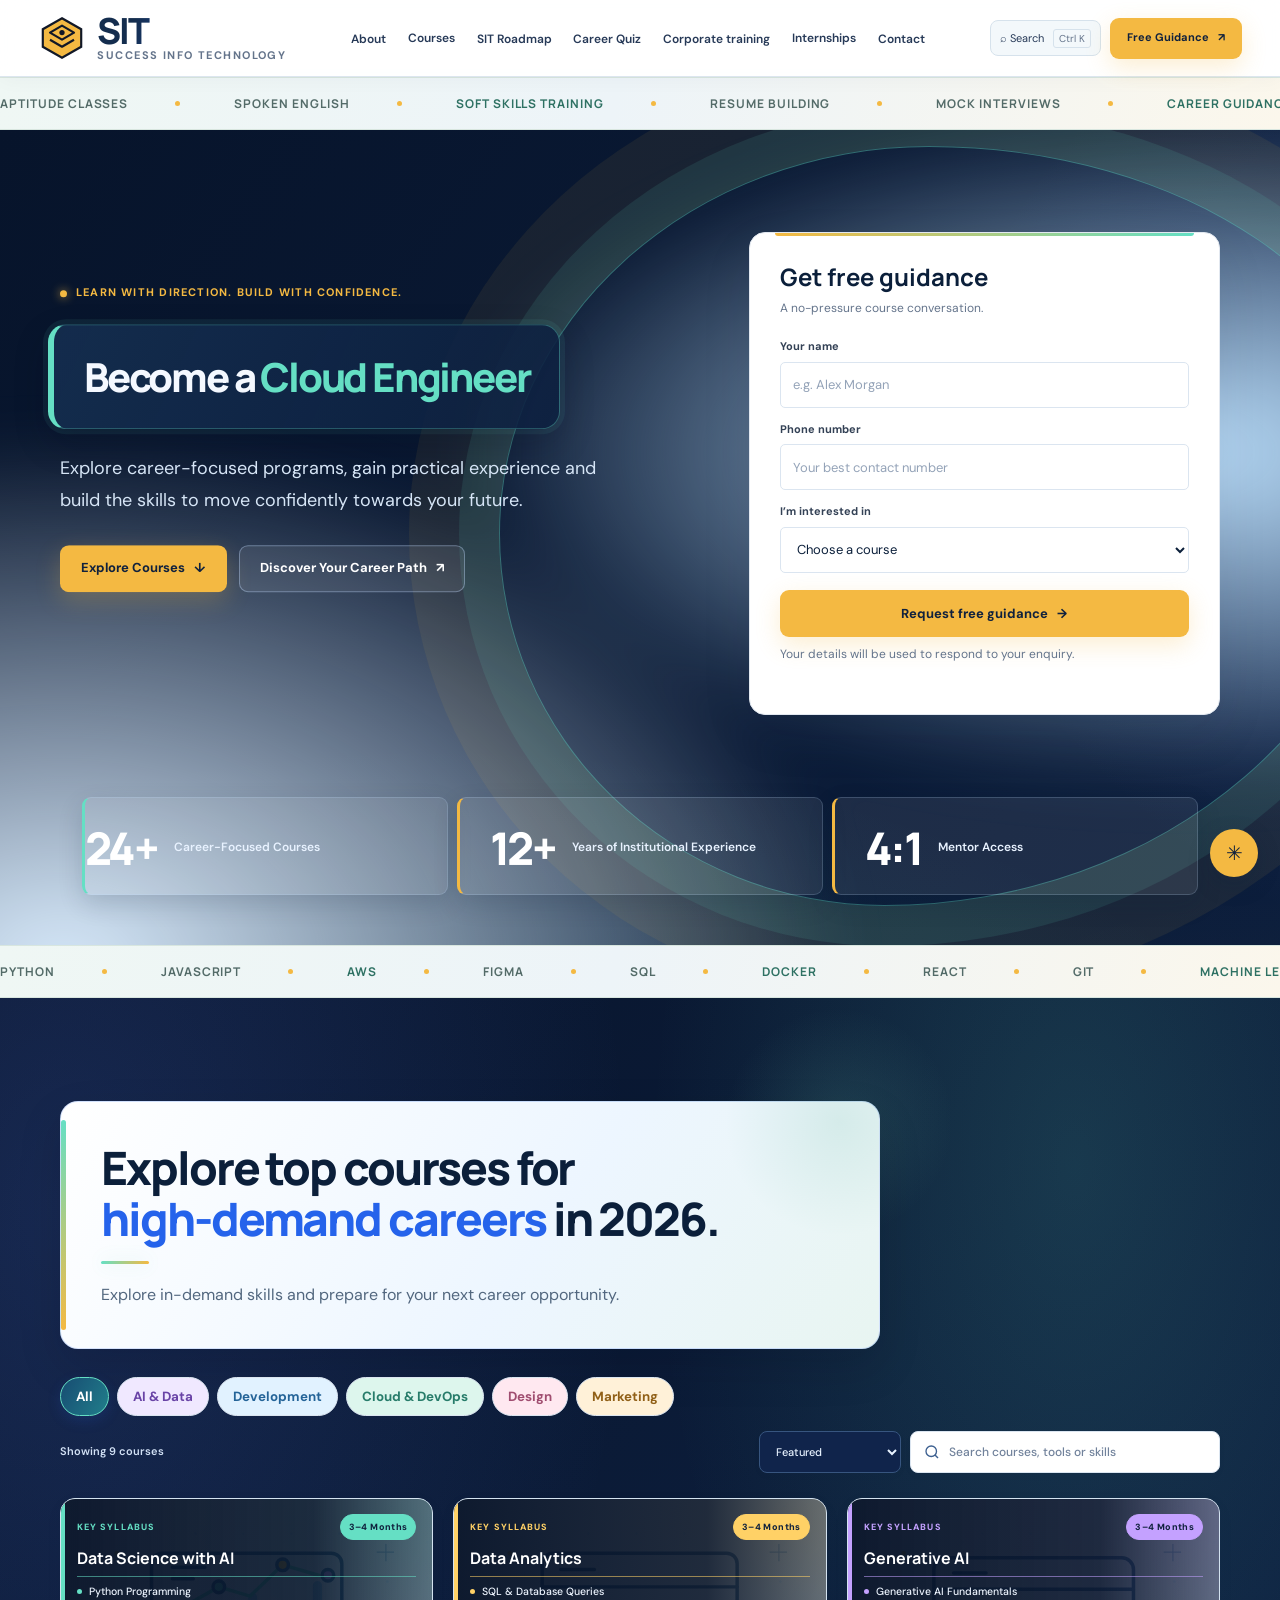
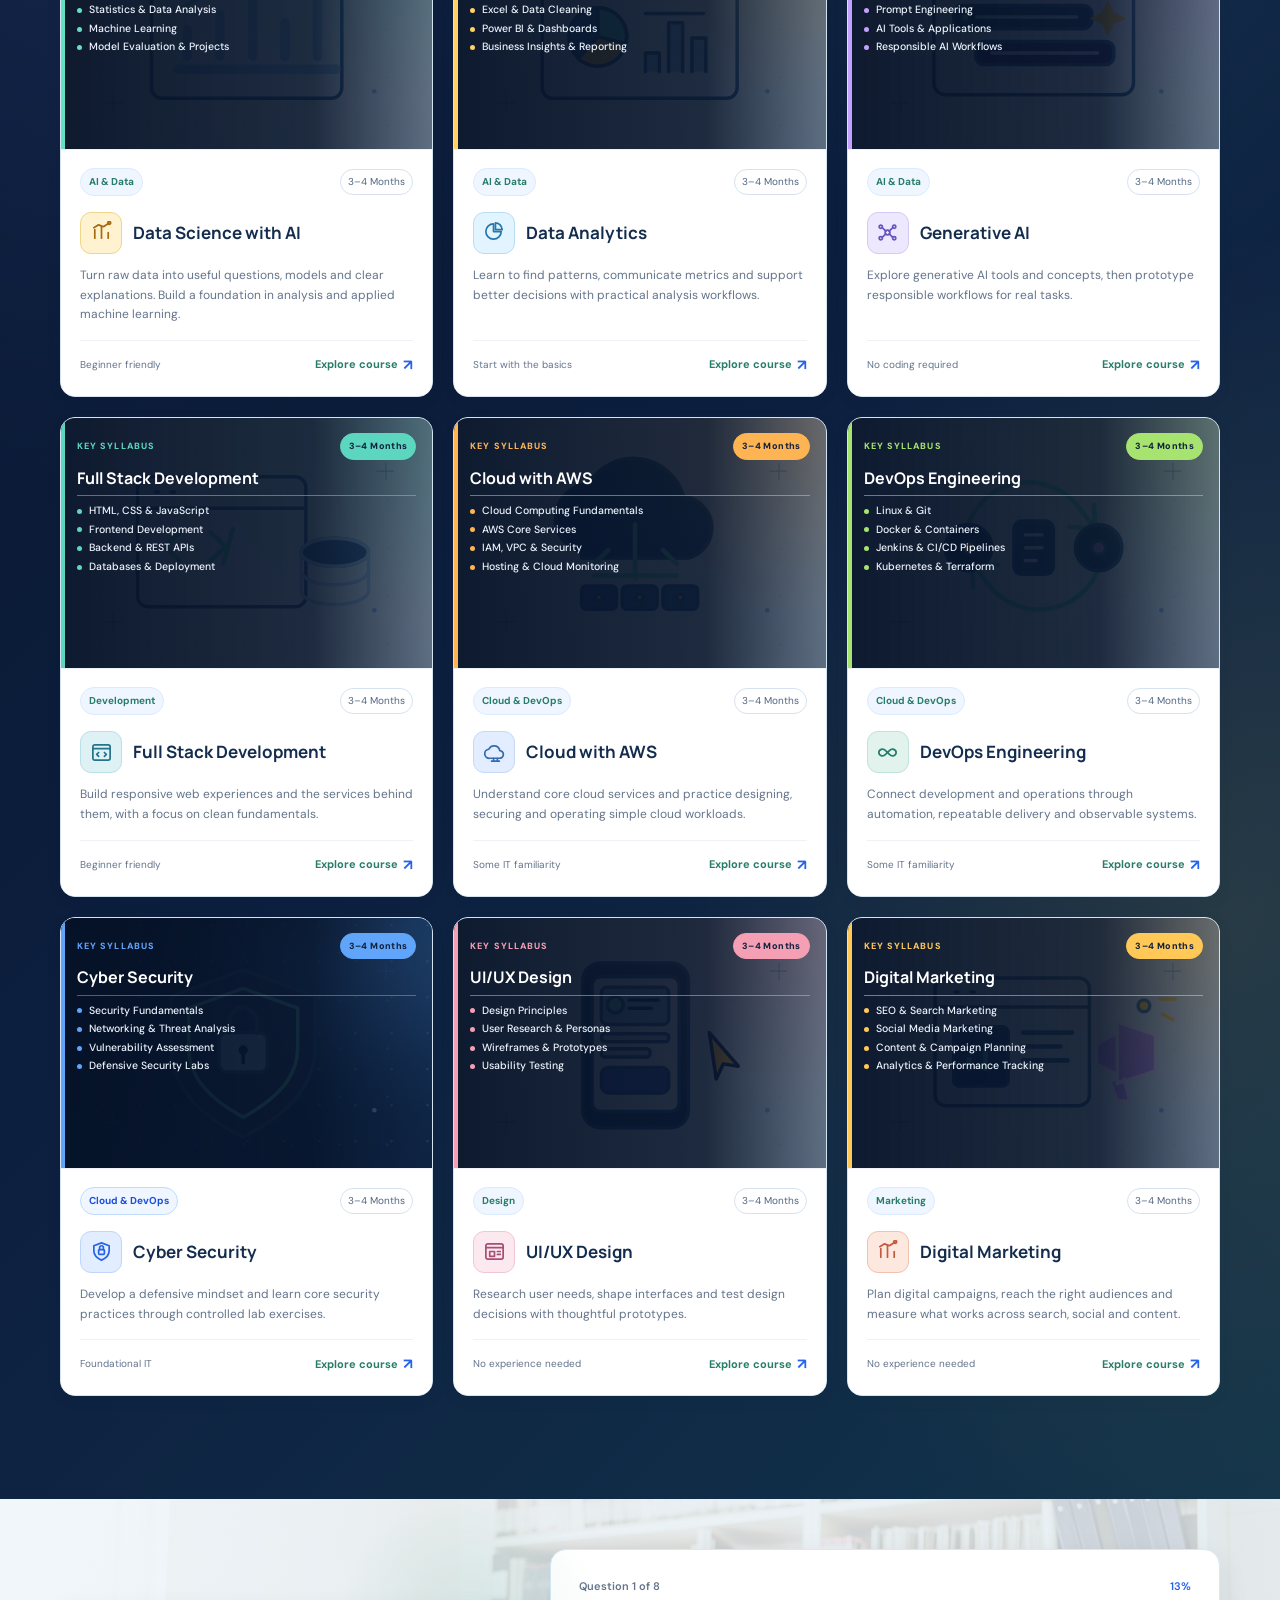
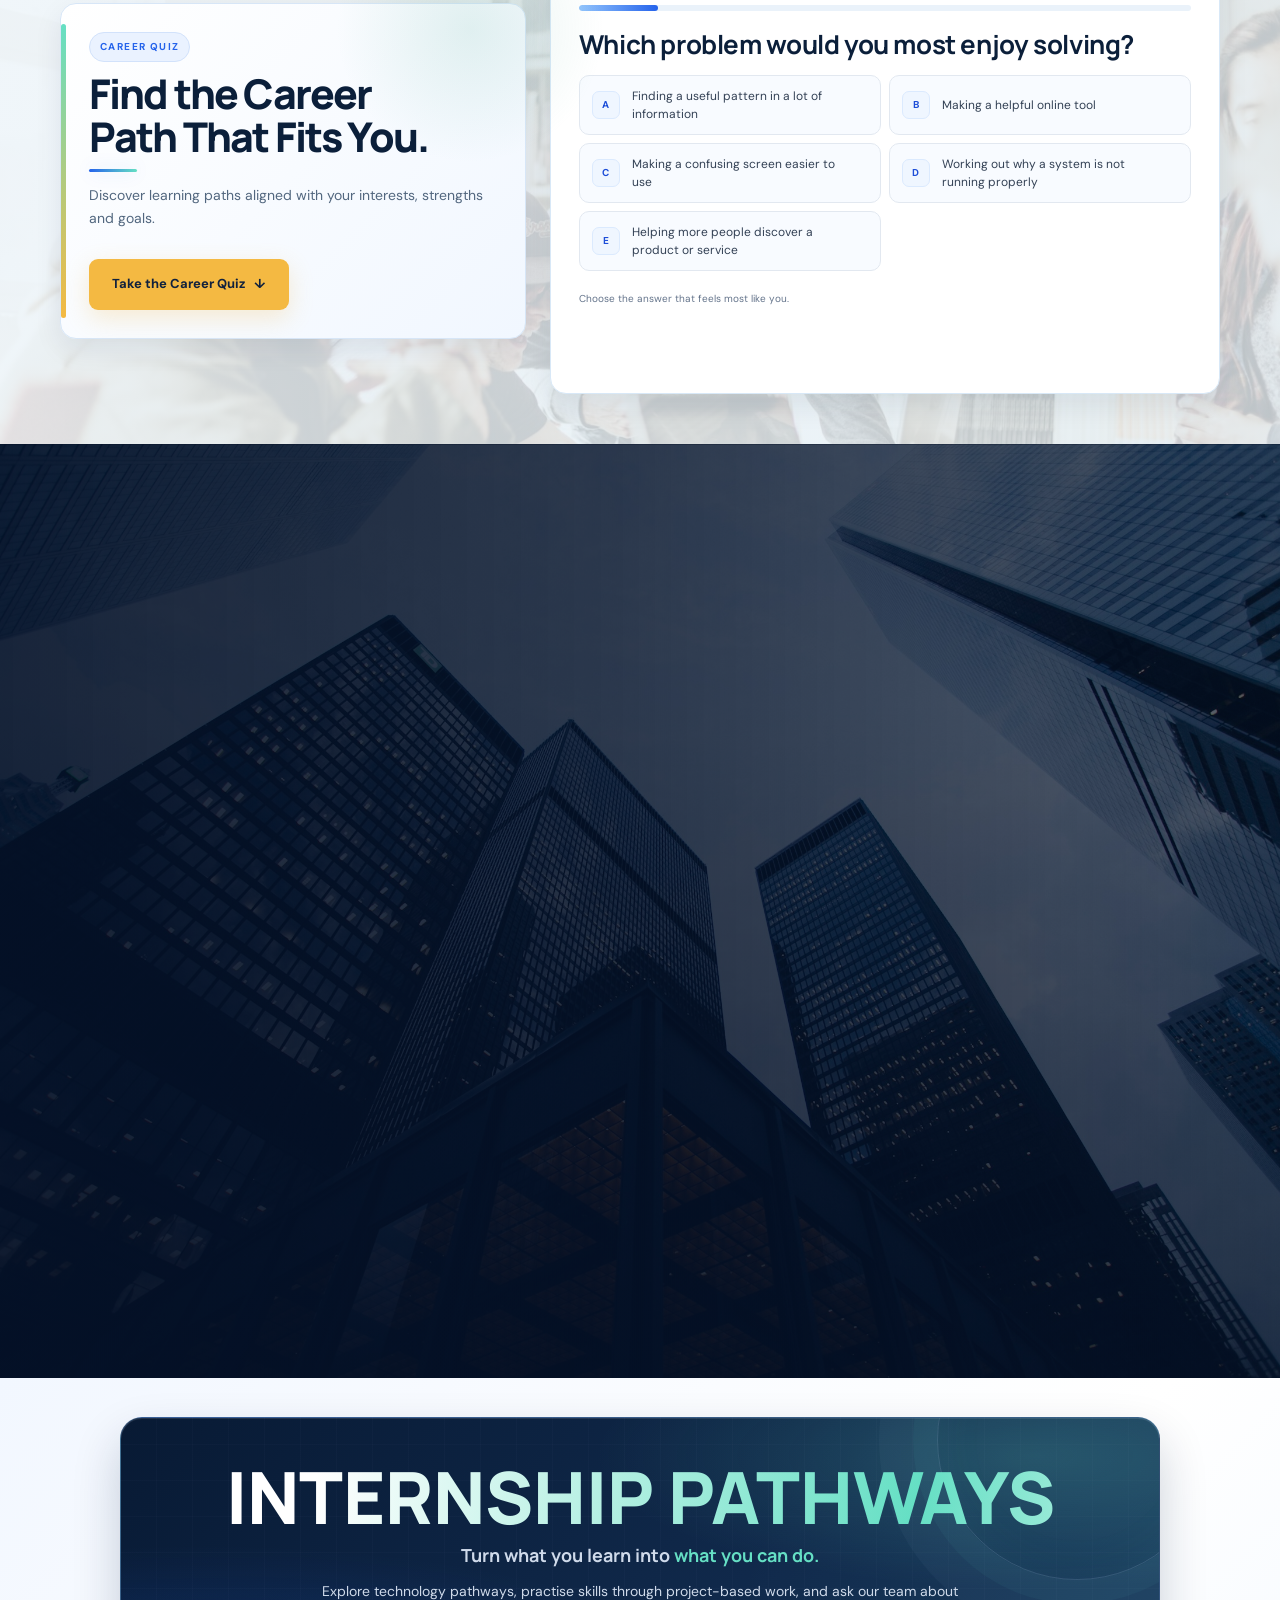
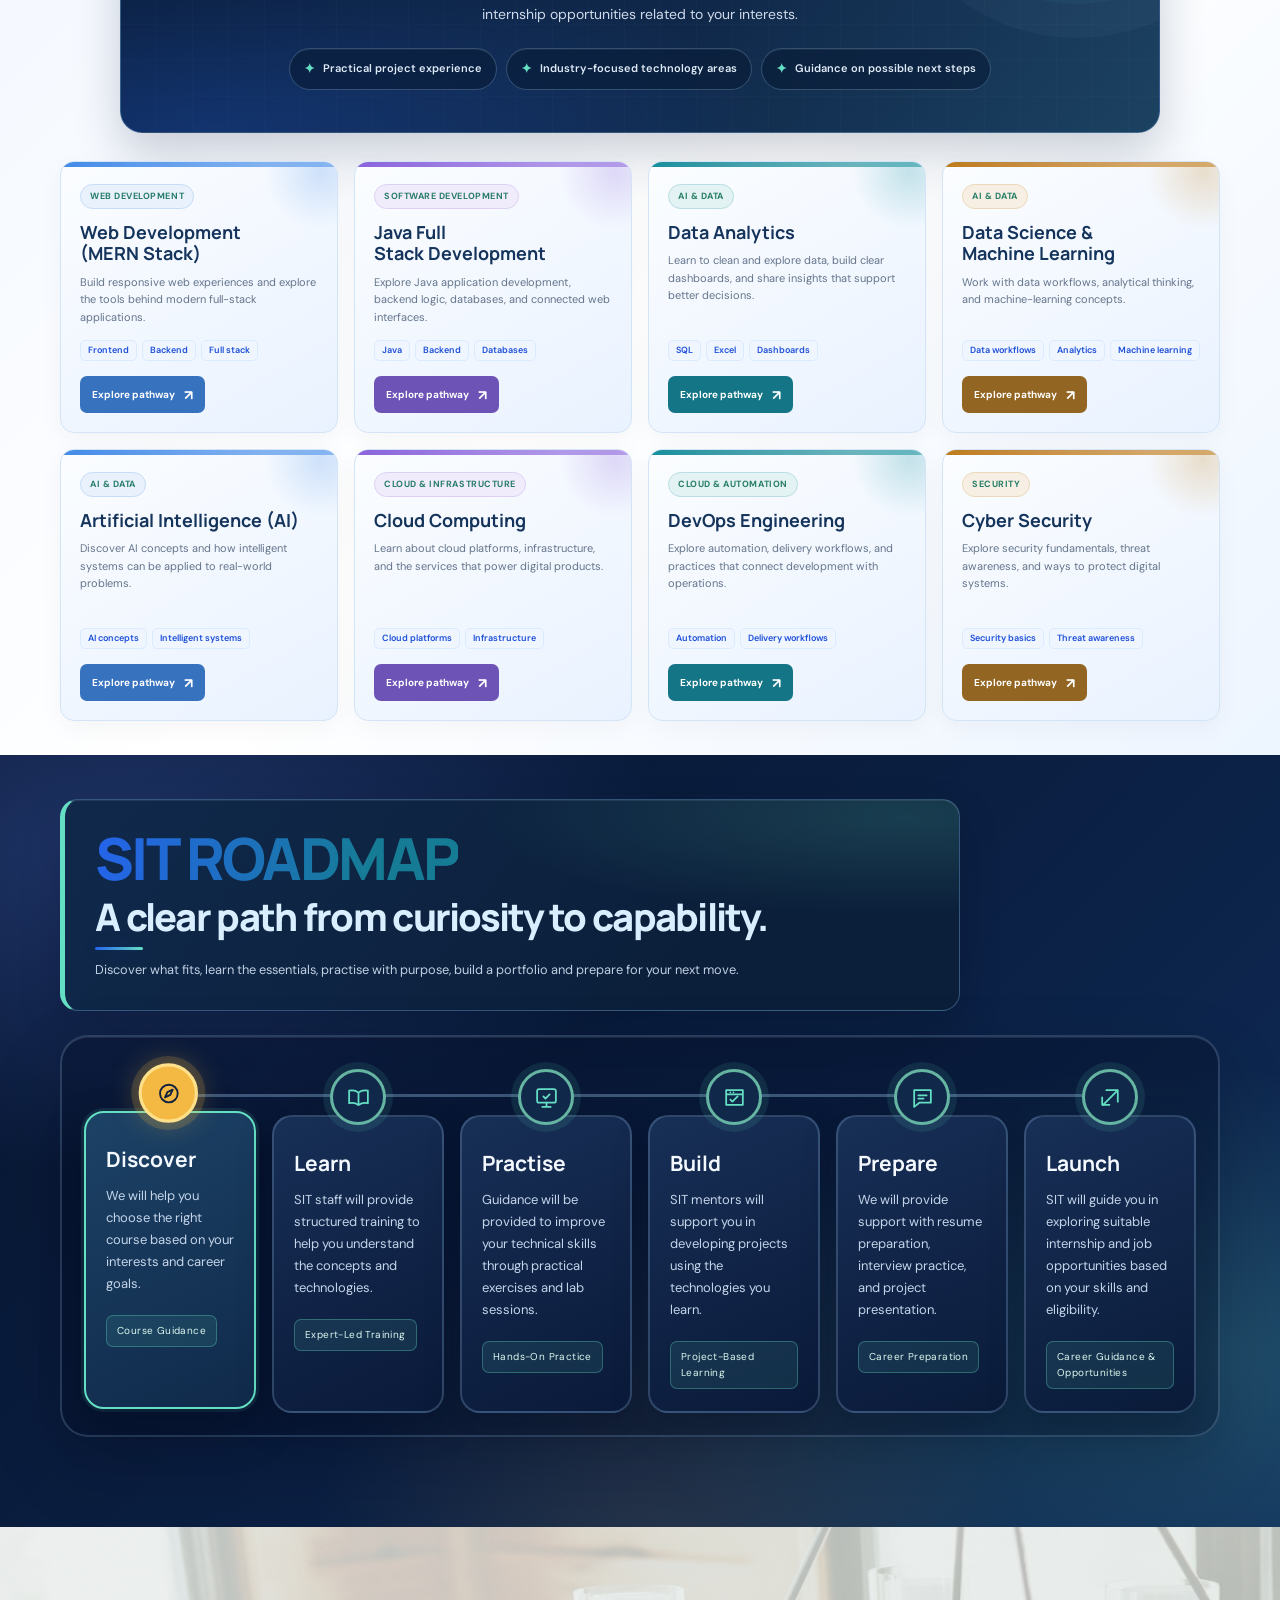
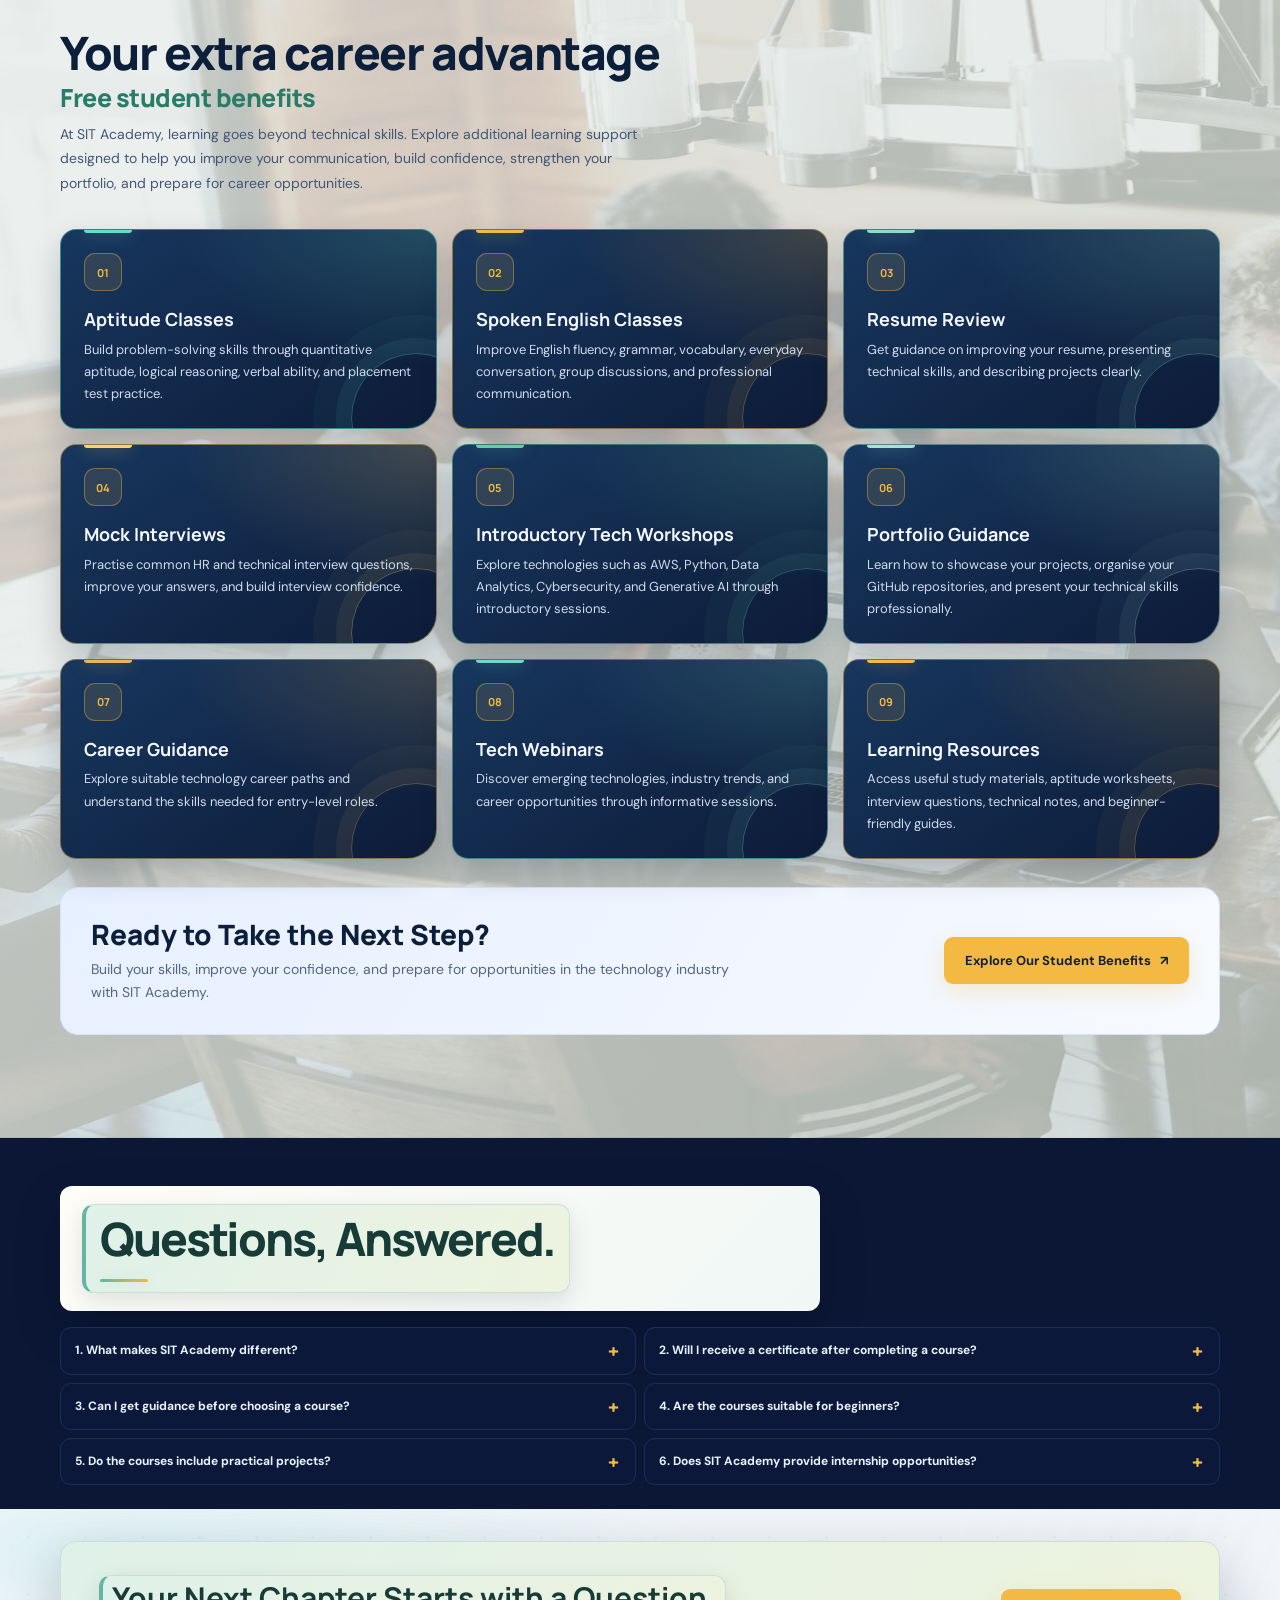
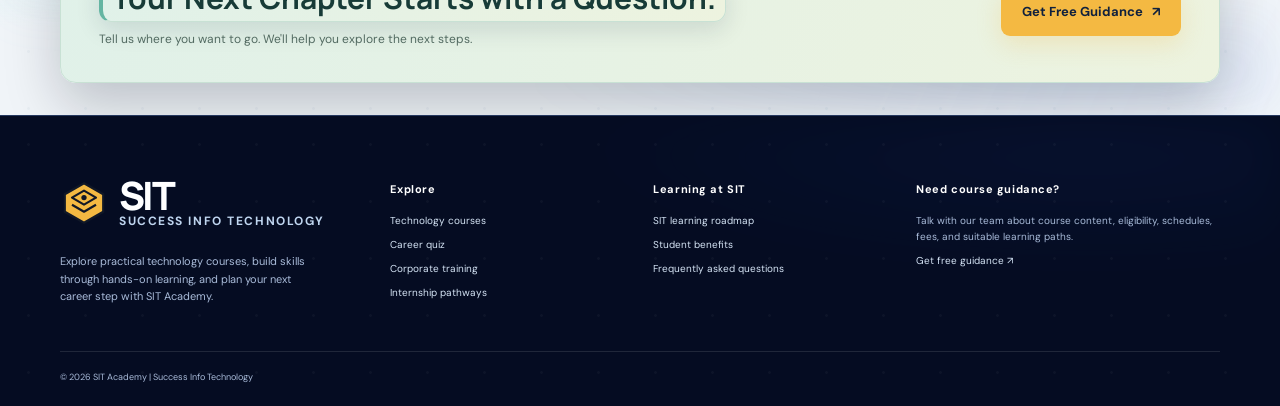
==== commit fd3f7c96: "Update SIT Academy website content and design" ====
--- a/index.html
+++ b/index.html
@@ -4,8 +4,8 @@
   <meta charset="utf-8">
   <meta name="viewport" content="width=device-width, initial-scale=1">
   <meta name="theme-color" content="#ffffff">
-  <meta name="description" content="Explore practical technology courses and guided learning at SIT — Success Info Technology.">
-  <title>SIT | Success Info Technology</title>
+  <meta name="description" content="SIT Academy FAQs on courses, certificates, practical projects, beginner learning, course guidance, and internship opportunities.">
+  <title>SIT Academy | FAQs</title>
   <link rel="preconnect" href="https://fonts.googleapis.com">
   <link rel="preconnect" href="https://fonts.gstatic.com" crossorigin>
   <link href="https://fonts.googleapis.com/css2?family=DM+Sans:wght@400;500;600;700&family=Manrope:wght@400;500;600;700;800&display=swap" rel="stylesheet">
@@ -18,24 +18,27 @@
       <a class="logo" href="#home" aria-label="SIT home"><svg class="logo-mark" viewBox="0 0 40 40" aria-hidden="true"><path d="M20 3.5 36 12.7v14.6L20 36.5 4 27.3V12.7L20 3.5Z" fill="none" stroke="currentColor" stroke-width="1.8"/><path d="m10 15.5 10-5.8 10 5.8-10 5.8-10-5.8Zm0 6 10 5.8 10-5.8" fill="none" stroke="#ffc83d" stroke-width="1.8" stroke-linejoin="round"/><circle cx="20" cy="15.5" r="2.2" fill="#ffc83d"/></svg><span class="logo-badge">SIT</span><span class="logo-word">SUCCESS INFO TECHNOLOGY</span></a>
       <nav aria-label="Main navigation">
         <ul class="nav-links" id="navLinks">
-          <li class="nav-courses"><button class="nav-course-toggle" id="courseMenuToggle" type="button" aria-expanded="false" aria-controls="courseMenu">Courses</button><div class="course-menu" id="courseMenu" hidden></div></li><li><a href="about.html">About</a></li><li><a href="#roadmap">SIT Roadmap</a></li><li><a href="#finder">Career Quiz</a></li><li><a href="#corporate-training">Corporate training</a></li><li class="nav-internships"><button class="nav-course-toggle nav-internship-toggle" id="internshipMenuToggle" type="button" aria-expanded="false" aria-controls="internshipMenu">Internships</button><div class="internship-nav-menu" id="internshipMenu" hidden><a href="#internship-mern">Web Development (MERN Stack)</a><a href="#internship-java">Java Full Stack Development</a><a href="#internship-data">Data Science &amp; Machine Learning</a><a href="#internship-ai">Artificial Intelligence (AI)</a><a href="#internship-cloud">Cloud Computing</a><a href="#internship-devops">DevOps Engineering</a><a href="#internship-security">Cyber Security</a></div></li><li><a href="#enquiry">Contact</a></li>
+          <li><a href="about.html">About</a></li><li class="nav-courses"><button class="nav-course-toggle" id="courseMenuToggle" type="button" aria-expanded="false" aria-controls="courseMenu">Courses</button><div class="course-menu" id="courseMenu" hidden></div></li><li><a href="#roadmap">SIT Roadmap</a></li><li><a href="#finder">Career Quiz</a></li><li><a href="#corporate-training">Corporate training</a></li><li class="nav-internships"><button class="nav-course-toggle nav-internship-toggle" id="internshipMenuToggle" type="button" aria-expanded="false" aria-controls="internshipMenu">Internships</button><div class="internship-nav-menu" id="internshipMenu" hidden><a href="#internship-mern">Web Development (MERN Stack)</a><a href="#internship-java">Java Full Stack Development</a><a href="#internship-analytics">Data Analytics</a><a href="#internship-data">Data Science &amp; Machine Learning</a><a href="#internship-ai">Artificial Intelligence (AI)</a><a href="#internship-cloud">Cloud Computing</a><a href="#internship-devops">DevOps Engineering</a><a href="#internship-security">Cyber Security</a></div></li><li><a href="#heroEnquiryForm">Contact</a></li>
         </ul>
       </nav>
       <div class="nav-actions">
         <button class="search-trigger" id="openPalette" type="button" aria-label="Search courses and sections">⌕ Search <kbd>Ctrl K</kbd></button>
-        <a class="btn btn-yellow" href="#enquiry">Free Guidance <span aria-hidden="true">↗</span></a>
+        <a class="btn btn-yellow" href="#heroEnquiryForm">Free Guidance <span aria-hidden="true">↗</span></a>
       </div>
       <button class="menu-toggle" id="menuToggle" type="button" aria-label="Open navigation" aria-expanded="false" aria-controls="navLinks"><span></span><span></span><span></span></button>
     </div>
   </header>
 
+  <div class="tech-strip" aria-label="Technologies covered in our courses"><div class="tech-track" id="techTrackNav"></div></div>
+
   <main id="home">
     <section class="hero" aria-labelledby="heroTitle">
       <div class="wrap">
        <div class="hero-layout">
         <div class="hero-copy">
           <div class="hero-kicker"><i class="live-dot" aria-hidden="true"></i> Learn with direction. Build with confidence.</div>
-          <h1 id="heroTitle">Build Skills for <span class="role-line">What Comes Next.</span></h1>
+          <h1 id="heroTitle"><span class="hero-title-prefix">Become a</span> <span class="role-line" id="heroCareerRole" aria-live="polite" aria-atomic="true">Cloud Engineer</span></h1>
+          <p class="sr-only">Explore career paths including Cloud Engineer, Data Analyst, Data Scientist, Full Stack Developer, DevOps Engineer, Cybersecurity Analyst, UI/UX Designer, Generative AI Practitioner and Digital Marketer.</p>
           <p>Explore career-focused programs, gain practical experience and build the skills to move confidently towards your future.</p>
           <div class="hero-buttons"><a class="btn btn-yellow" href="#courses">Explore Courses <span aria-hidden="true">↓</span></a><a class="btn btn-line" href="#finder">Discover Your Career Path <span aria-hidden="true">↗</span></a></div>
         </div>
@@ -44,7 +47,7 @@
             <h2>Get free guidance</h2><p>A no-pressure course conversation.</p>
             <div class="field"><label for="heroStudentName">Your name</label><input id="heroStudentName" name="name" autocomplete="name" placeholder="e.g. Alex Morgan" required></div>
             <div class="field"><label for="heroStudentPhone">Phone number</label><input id="heroStudentPhone" name="phone" type="tel" autocomplete="tel" inputmode="tel" placeholder="Your best contact number" minlength="7" maxlength="20" required></div>
-            <div class="field"><label for="heroCourseSelect">I’m interested in</label><select id="heroCourseSelect" name="course" required><option value="">Choose a course</option><option value="Corporate training enquiry">Corporate training enquiry</option><option value="Internship opportunities">Internship opportunities</option><option value="Internship: Web Development (MERN Stack)">Internship: Web Development (MERN Stack)</option><option value="Internship: Java Full Stack Development">Internship: Java Full Stack Development</option><option value="Internship: Data Science &amp; Machine Learning">Internship: Data Science &amp; Machine Learning</option><option value="Internship: Artificial Intelligence (AI)">Internship: Artificial Intelligence (AI)</option><option value="Internship: Cloud Computing">Internship: Cloud Computing</option><option value="Internship: DevOps Engineering">Internship: DevOps Engineering</option><option value="Internship: Cyber Security">Internship: Cyber Security</option></select></div>
+            <div class="field"><label for="heroCourseSelect">I’m interested in</label><select id="heroCourseSelect" name="course" required><option value="">Choose a course</option><option value="Corporate training enquiry">Corporate training enquiry</option><option value="Internship opportunities">Internship opportunities</option><option value="Internship: Web Development (MERN Stack)">Internship: Web Development (MERN Stack)</option><option value="Internship: Java Full Stack Development">Internship: Java Full Stack Development</option><option value="Internship: Data Analytics">Internship: Data Analytics</option><option value="Internship: Data Science &amp; Machine Learning">Internship: Data Science &amp; Machine Learning</option><option value="Internship: Artificial Intelligence (AI)">Internship: Artificial Intelligence (AI)</option><option value="Internship: Cloud Computing">Internship: Cloud Computing</option><option value="Internship: DevOps Engineering">Internship: DevOps Engineering</option><option value="Internship: Cyber Security">Internship: Cyber Security</option></select></div>
             <button class="btn btn-yellow" type="submit">Request free guidance <span aria-hidden="true">→</span></button>
             <p class="form-note" id="heroFormMessage" role="status">Your details will be used to respond to your enquiry.</p>
           </form>
@@ -62,7 +65,7 @@
 
     <section class="section section-light" id="courses" aria-labelledby="coursesTitle">
       <div class="wrap">
-        <div class="section-head"><p class="eyebrow">Choose your direction</p><h2 id="coursesTitle">Explore top courses for <span>high-demand careers</span> in 2026.</h2><p>Explore in-demand skills and prepare for your next career opportunity.</p></div>
+        <div class="section-head"><h2 id="coursesTitle">Explore top courses for <span>high-demand careers</span> in 2026.</h2><p>Explore in-demand skills and prepare for your next career opportunity.</p></div>
         <div class="course-tools">
           <div class="filters" id="courseFilters" role="group" aria-label="Filter courses"></div>
           <div class="course-control-row">
@@ -90,96 +93,30 @@
     <section class="section section-light corporate-training-section" id="corporate-training" aria-labelledby="corporateTrainingTitle">
       <div class="wrap corporate-training-layout">
         <div class="corporate-training-copy">
-          <p class="eyebrow">Learning for teams</p>
-          <h2 id="corporateTrainingTitle">Corporate programs, shaped around your training needs.</h2>
-          <p>Build a learning plan around your team’s goals, current skill levels and preferred delivery format. Discuss relevant technology topics, practical exercises and a training schedule with SIT.</p>
+          <p class="eyebrow">Corporate Training</p>
+          <h2 id="corporateTrainingTitle">Technology Training for Growing Teams</h2>
+          <p class="corporate-training-intro">Help your team build relevant technical skills with structured training programs tailored to your organization's learning needs. SIT Academy focuses on practical technology education, helping teams explore modern tools, strengthen technical foundations, and develop workplace-ready capabilities.</p>
           <ul class="corporate-training-points">
-            <li><span aria-hidden="true">01</span><div><strong>Start with your goals</strong><p>Share the roles, skills and outcomes your team wants to focus on.</p></div></li>
-            <li><span aria-hidden="true">02</span><div><strong>Plan a relevant program</strong><p>Discuss course topics, learning activities and a suitable pace.</p></div></li>
-            <li><span aria-hidden="true">03</span><div><strong>Choose a delivery approach</strong><p>Ask about available online or classroom options for your team.</p></div></li>
+            <li><span aria-hidden="true">01</span><div><strong>Technology Skills Development</strong><p>Explore training in AWS Cloud Computing, DevOps, Software Development, Data Analytics, Cybersecurity, and Artificial Intelligence.</p></div></li>
+            <li><span aria-hidden="true">02</span><div><strong>Practical, Hands-On Learning</strong><p>Focus on guided technical exercises, lab sessions, and project-based learning to connect concepts with real-world applications.</p></div></li>
+            <li><span aria-hidden="true">03</span><div><strong>Training Tailored to Your Needs</strong><p>Discuss your team's experience level, learning objectives, preferred schedule, and suitable training format.</p></div></li>
           </ul>
-          <a class="btn btn-dark" href="#enquiry" data-corporate-enquiry>Discuss team training <span aria-hidden="true">↗</span></a>
-          <p class="corporate-training-note">Program scope, schedules, delivery modes and availability are confirmed during a training-needs discussion.</p>
-        </div>
-        <div class="corporate-training-visual" aria-label="Illustrative photos of team learning and collaboration">
-          <figure class="corporate-photo corporate-photo-main"><img src="images/learning-classroom.jpg" alt="Representative photo of a group learning together in a classroom"><figcaption>Learn together</figcaption></figure>
-          <figure class="corporate-photo corporate-photo-side"><img src="images/learning-collaboration.jpg" alt="Representative photo of colleagues collaborating around a laptop"><figcaption>Work on practical skills</figcaption></figure>
-          <figure class="corporate-photo corporate-photo-small"><img src="images/learning-computing.jpg" alt="Representative photo of learners working at computers"><figcaption>Build team capability</figcaption></figure>
-          <span class="corporate-orbit corporate-orbit-one" aria-hidden="true"></span><span class="corporate-orbit corporate-orbit-two" aria-hidden="true"></span>
-          <p class="corporate-photo-note">Representative stock photos; not verified SIT corporate training sessions.</p>
-        </div>
-      </div>
-    </section>
-
-    <section class="section section-dark" id="roadmap" aria-labelledby="roadmapTitle">
-      <div class="wrap">
-        <div class="section-head"><p class="eyebrow">SIT Roadmap</p><h2 id="roadmapTitle">A clear path from curiosity to capability.</h2><p>Discover what fits, learn the essentials, practise with purpose, build a portfolio and prepare for your next move.</p></div>
-        <div class="roadmap" id="roadmapSteps"><div class="roadmap-fill" id="roadmapFill"></div></div>
-      </div>
-    </section>
-
-    <section class="section section-light mentor-guidance-section" id="mentors" aria-labelledby="mentorsTitle">
-      <div class="wrap mentor-guidance-layout">
-        <div class="mentor-guidance-copy">
-          <p class="eyebrow">Guidance as you learn</p>
-          <h2 id="mentorsTitle">Learn with support along the way.</h2>
-          <p>Mentors can help clarify course concepts, offer feedback as you practise, and help you consider your next learning steps. The kind of support and its availability can vary by course and batch.</p>
-          <ul class="mentor-support-list">
-            <li class="mentor-support-point"><span aria-hidden="true">01</span><div><strong>Understand new ideas</strong><p>Talk through questions as you work through course topics.</p></div></li>
-            <li class="mentor-support-point"><span aria-hidden="true">02</span><div><strong>Improve through feedback</strong><p>Use feedback to refine exercises and project work.</p></div></li>
-            <li class="mentor-support-point"><span aria-hidden="true">03</span><div><strong>Plan what comes next</strong><p>Explore relevant courses and next steps for your goals.</p></div></li>
-          </ul>
-          <a class="btn btn-dark" href="#enquiry">Ask about learner support <span aria-hidden="true">↗</span></a>
-        </div>
-        <div class="mentor-teaching-visual">
-          <figure class="mentor-teaching-main"><img src="images/learning-classroom.jpg" alt="Representative stock photo of learners collaborating in a classroom setting"><figcaption>Learning through guided practice</figcaption></figure>
-          <figure class="mentor-teaching-inset"><img src="images/learning-computing.jpg" alt="Representative stock photo of learners discussing work at a laptop"><figcaption>Questions, practice and feedback</figcaption></figure>
-          <p class="mentor-image-note">Representative learning photos; they do not depict verified SIT faculty or facilities.</p>
-        </div>
-      </div>
-    </section>
-
-    <section class="section section-light addon-benefits-section" id="add-on-benefits" aria-labelledby="benefitsTitle">
-      <div class="wrap">
-        <div class="benefits-intro">
-          <p class="eyebrow">More than lessons</p>
-          <h2 id="benefitsTitle">Extra support for your next steps.</h2>
-          <p>Depending on the course and what is available in your batch, you may be able to explore additional learning and career-readiness support.</p>
-        </div>
-        <div class="addon-benefits-grid">
-          <article class="addon-benefit-card"><span class="benefit-icon" aria-hidden="true">01</span><h3>Project feedback</h3><p>Get guidance to review your practice work and improve how you approach a project.</p></article>
-          <article class="addon-benefit-card"><span class="benefit-icon" aria-hidden="true">02</span><h3>Portfolio guidance</h3><p>Learn how to describe your project, your role and the decisions behind your work.</p></article>
-          <article class="addon-benefit-card"><span class="benefit-icon" aria-hidden="true">03</span><h3>Interview practice</h3><p>Practise explaining your skills and projects as part of your career preparation.</p></article>
-          <article class="addon-benefit-card"><span class="benefit-icon" aria-hidden="true">04</span><h3>Career planning</h3><p>Explore possible next steps that connect your interests with the skills you are learning.</p></article>
-          <article class="addon-benefit-card"><span class="benefit-icon" aria-hidden="true">05</span><h3>Learning roadmap</h3><p>Use a clear sequence of foundations, guided projects and a capstone to organise your learning.</p></article>
-          <article class="addon-benefit-card"><span class="benefit-icon" aria-hidden="true">06</span><h3>Internship exploration</h3><p>Ask about relevant opportunities; availability, eligibility and selection may vary.</p></article>
-        </div>
-        <p class="benefits-note">Support varies by course and batch. Internship opportunities and employment are not guaranteed; confirm current details with SIT.</p>
-      </div>
-    </section>
-
-    <section class="section section-light progress-section" id="why" aria-labelledby="whyTitle">
-      <div class="wrap">
-        <div class="progress-intro">
-          <div><p class="eyebrow">Why SIT</p><h2 id="whyTitle">Learn by doing. Grow with direction.</h2></div>
-          <div class="progress-intro-copy"><p>Build useful skills through applied learning, guidance and projects that help you explain what you can do.</p><a class="text-link" href="#roadmap">Explore the SIT roadmap <span aria-hidden="true">↗</span></a></div>
-        </div>
-        <div class="progress-steps" aria-label="Four steps in the learning journey">
-          <article class="progress-card"><div class="progress-card-top"><span class="progress-icon" aria-hidden="true"><svg viewBox="0 0 48 48"><path d="M9 12.5c6-2.5 11-1.5 15 2v24c-4-3.5-9-4.5-15-2Zm30 0c-6-2.5-11-1.5-15 2v24c4-3.5 9-4.5 15-2Z"/><path d="M14 19h5m-5 6h5m10-6h5m-5 6h5"/></svg></span><span class="progress-number">01</span></div><p class="progress-label">PRACTICAL LEARNING</p><h3>Learn through real practice.</h3><p>Put course concepts to work through exercises and projects as you learn.</p></article>
-          <article class="progress-card"><div class="progress-card-top"><span class="progress-icon" aria-hidden="true"><svg viewBox="0 0 48 48"><path d="M8 10h32v23H8zM17 40h14m-7-7v7"/><path d="m17 23 5 5 10-11"/></svg></span><span class="progress-number">02</span></div><p class="progress-label">MENTOR GUIDANCE</p><h3>Get support as you grow.</h3><p>Ask questions, receive feedback and work through new ideas with guidance.</p></article>
-          <article class="progress-card"><div class="progress-card-top"><span class="progress-icon" aria-hidden="true"><svg viewBox="0 0 48 48"><path d="M8 38h32M12 34V24h7v10m5 0V15h7v19m5 0V9h7v25"/><path d="m11 17 9-7 8 3 10-7"/></svg></span><span class="progress-number">03</span></div><p class="progress-label">CURRENT TOOLS</p><h3>Explore industry-relevant tools.</h3><p>Work with technologies connected to each course’s focus and module outline.</p></article>
-          <article class="progress-card"><div class="progress-card-top"><span class="progress-icon" aria-hidden="true"><svg viewBox="0 0 48 48"><circle cx="24" cy="24" r="16"/><path d="m30 18-4 9-9 4 4-9Zm-6-16v5m0 34v5M2 24h5m34 0h5"/></svg></span><span class="progress-number">04</span></div><p class="progress-label">CAREER PREPARATION</p><h3>Prepare to share your work.</h3><p>Build a portfolio story and practise describing your skills and projects.</p></article>
-        </div>
-        <div class="progress-cta"><div><span class="progress-cta-label">YOUR LEARNING JOURNEY</span><h3>Skills, projects and preparation.</h3><p>Explore your interests and choose a starting point that feels right.</p></div><a class="btn btn-yellow" href="#courses">Explore courses <span aria-hidden="true">↗</span></a></div>
+          <div class="corporate-training-next">
+            <h3>Let's Plan Your Team's Learning Journey</h3>
+            <p>Tell us about your organization's training requirements and explore suitable learning options with SIT Academy.</p>
+            <a class="btn btn-dark corporate-training-cta" href="#heroEnquiryForm" data-corporate-enquiry>Enquire About Corporate Training <span aria-hidden="true">↗</span></a>
+            <p class="corporate-training-note"><em>Training scope, schedules, delivery formats, and availability are subject to discussion and confirmation.</em></p>
+          </div>
+        </div>
       </div>
     </section>
 
     <section class="section section-dark internship-section" id="internships" aria-labelledby="internshipsTitle">
       <div class="wrap">
         <div class="internship-heading">
-          <p class="internship-kicker">INTERNSHIP PATHWAYS</p>
-          <h2 id="internshipsTitle">Turn what you learn into <span>what you can do.</span></h2>
-          <p>Explore technology pathways, practise skills through project-based work, and ask our team about internship opportunities related to your interests.</p>
+          <h2 class="internship-kicker" id="internshipsTitle">INTERNSHIP PATHWAYS</h2>
+          <p class="internship-subtitle">Turn what you learn into <span>what you can do.</span></p>
+          <p class="internship-description">Explore technology pathways, practise skills through project-based work, and ask our team about internship opportunities related to your interests.</p>
           <ul class="internship-highlights" aria-label="What to explore in an internship pathway">
             <li><span aria-hidden="true">✦</span> Practical project experience</li>
             <li><span aria-hidden="true">✦</span> Industry-focused technology areas</li>
@@ -189,61 +126,78 @@
         <div class="internship-course-grid">
           <article class="internship-course-card" id="internship-mern"><div class="internship-course-content"><span class="internship-topic">Web development</span><h3>Web Development (MERN Stack)</h3><p>Build responsive web experiences and explore the tools behind modern full-stack applications.</p><div class="internship-tags" aria-label="Topics"><span>Frontend</span><span>Backend</span><span>Full stack</span></div><button type="button" data-internship-course="Internship: Web Development (MERN Stack)">Explore pathway <span aria-hidden="true">↗</span></button></div></article>
           <article class="internship-course-card" id="internship-java"><div class="internship-course-content"><span class="internship-topic">Software development</span><h3>Java Full Stack Development</h3><p>Explore Java application development, backend logic, databases, and connected web interfaces.</p><div class="internship-tags" aria-label="Topics"><span>Java</span><span>Backend</span><span>Databases</span></div><button type="button" data-internship-course="Internship: Java Full Stack Development">Explore pathway <span aria-hidden="true">↗</span></button></div></article>
+          <article class="internship-course-card" id="internship-analytics"><div class="internship-course-content"><span class="internship-topic">AI &amp; data</span><h3>Data Analytics</h3><p>Learn to clean and explore data, build clear dashboards, and share insights that support better decisions.</p><div class="internship-tags" aria-label="Topics"><span>SQL</span><span>Excel</span><span>Dashboards</span></div><button type="button" data-internship-course="Internship: Data Analytics">Explore pathway <span aria-hidden="true">↗</span></button></div></article>
           <article class="internship-course-card" id="internship-data"><div class="internship-course-content"><span class="internship-topic">AI &amp; data</span><h3>Data Science &amp; Machine Learning</h3><p>Work with data workflows, analytical thinking, and machine-learning concepts.</p><div class="internship-tags" aria-label="Topics"><span>Data workflows</span><span>Analytics</span><span>Machine learning</span></div><button type="button" data-internship-course="Internship: Data Science &amp; Machine Learning">Explore pathway <span aria-hidden="true">↗</span></button></div></article>
           <article class="internship-course-card" id="internship-ai"><div class="internship-course-content"><span class="internship-topic">AI &amp; data</span><h3>Artificial Intelligence (AI)</h3><p>Discover AI concepts and how intelligent systems can be applied to real-world problems.</p><div class="internship-tags" aria-label="Topics"><span>AI concepts</span><span>Intelligent systems</span></div><button type="button" data-internship-course="Internship: Artificial Intelligence (AI)">Explore pathway <span aria-hidden="true">↗</span></button></div></article>
           <article class="internship-course-card" id="internship-cloud"><div class="internship-course-content"><span class="internship-topic">Cloud &amp; infrastructure</span><h3>Cloud Computing</h3><p>Learn about cloud platforms, infrastructure, and the services that power digital products.</p><div class="internship-tags" aria-label="Topics"><span>Cloud platforms</span><span>Infrastructure</span></div><button type="button" data-internship-course="Internship: Cloud Computing">Explore pathway <span aria-hidden="true">↗</span></button></div></article>
           <article class="internship-course-card" id="internship-devops"><div class="internship-course-content"><span class="internship-topic">Cloud &amp; automation</span><h3>DevOps Engineering</h3><p>Explore automation, delivery workflows, and practices that connect development with operations.</p><div class="internship-tags" aria-label="Topics"><span>Automation</span><span>Delivery workflows</span></div><button type="button" data-internship-course="Internship: DevOps Engineering">Explore pathway <span aria-hidden="true">↗</span></button></div></article>
           <article class="internship-course-card" id="internship-security"><div class="internship-course-content"><span class="internship-topic">Security</span><h3>Cyber Security</h3><p>Explore security fundamentals, threat awareness, and ways to protect digital systems.</p><div class="internship-tags" aria-label="Topics"><span>Security basics</span><span>Threat awareness</span></div><button type="button" data-internship-course="Internship: Cyber Security">Explore pathway <span aria-hidden="true">↗</span></button></div></article>
         </div>
-        <p class="internship-note">These pathway titles are based on the linked reference. Current availability, eligibility, and selection should be confirmed with SIT; internship and job placement are not guaranteed.</p>
-      </div>
-    </section>
-
-    <section class="section section-dark testimonial-section" id="stories" aria-labelledby="storiesTitle">
-      <div class="wrap"><div class="section-head"><p class="eyebrow">Learner testimonials</p><h2 id="storiesTitle">A learning journey, in their words.</h2><p>Review-style sample cards with fictional Tamil names. These are illustrative examples, not actual learner feedback or verified Google reviews.</p></div>
-        <div class="story-layout"><article class="story-testimonial" aria-live="polite"><div class="story-review-top"><span class="story-review-mark" aria-hidden="true">S</span><span class="story-review-label">SAMPLE REVIEW</span></div><div class="story-review-meta"><span class="story-person-mark" id="storyPersonMark" aria-hidden="true">A</span><div><strong class="story-person-name" id="storyPersonName">Arun Kumar</strong><span class="story-attribution" id="storyAttribution">Illustrative learner name</span></div></div><p class="story-course-label">COURSE</p><h3 class="story-course" id="storyCourse">Data Analytics</h3><blockquote id="storyText"></blockquote><div class="story-controls"><button class="icon-btn" id="storyPrev" type="button" aria-label="Previous sample review">←</button><button class="icon-btn" id="storyNext" type="button" aria-label="Next sample review">→</button></div></article></div>
+      </div>
+    </section>
+
+    <section class="section section-dark" id="roadmap" aria-labelledby="roadmapTitle">
+      <div class="wrap">
+        <div class="section-head"><p class="eyebrow">SIT Roadmap</p><h2 id="roadmapTitle">A clear path from curiosity to capability.</h2><p>Discover what fits, learn the essentials, practise with purpose, build a portfolio and prepare for your next move.</p></div>
+        <div class="roadmap" id="roadmapSteps"><div class="roadmap-fill" id="roadmapFill"></div></div>
+      </div>
+    </section>
+
+    <section class="section section-light addon-benefits-section" id="add-on-benefits" aria-labelledby="benefitsTitle">
+      <div class="wrap">
+        <div class="benefits-intro">
+          <h2 id="benefitsTitle">
+            <span>Your extra career advantage</span>
+            <span class="benefits-free-label">Free student benefits</span>
+          </h2>
+          <p>At SIT Academy, learning goes beyond technical skills. Explore additional learning support designed to help you improve your communication, build confidence, strengthen your portfolio, and prepare for career opportunities.</p>
+        </div>
+        <div class="addon-benefits-grid">
+          <article class="addon-benefit-card"><span class="benefit-icon" aria-hidden="true">01</span><h3>Aptitude Classes</h3><p>Build problem-solving skills through quantitative aptitude, logical reasoning, verbal ability, and placement test practice.</p></article>
+          <article class="addon-benefit-card"><span class="benefit-icon" aria-hidden="true">02</span><h3>Spoken English Classes</h3><p>Improve English fluency, grammar, vocabulary, everyday conversation, group discussions, and professional communication.</p></article>
+          <article class="addon-benefit-card"><span class="benefit-icon" aria-hidden="true">03</span><h3>Resume Review</h3><p>Get guidance on improving your resume, presenting technical skills, and describing projects clearly.</p></article>
+          <article class="addon-benefit-card"><span class="benefit-icon" aria-hidden="true">04</span><h3>Mock Interviews</h3><p>Practise common HR and technical interview questions, improve your answers, and build interview confidence.</p></article>
+          <article class="addon-benefit-card"><span class="benefit-icon" aria-hidden="true">05</span><h3>Introductory Tech Workshops</h3><p>Explore technologies such as AWS, Python, Data Analytics, Cybersecurity, and Generative AI through introductory sessions.</p></article>
+          <article class="addon-benefit-card"><span class="benefit-icon" aria-hidden="true">06</span><h3>Portfolio Guidance</h3><p>Learn how to showcase your projects, organise your GitHub repositories, and present your technical skills professionally.</p></article>
+          <article class="addon-benefit-card"><span class="benefit-icon" aria-hidden="true">07</span><h3>Career Guidance</h3><p>Explore suitable technology career paths and understand the skills needed for entry-level roles.</p></article>
+          <article class="addon-benefit-card"><span class="benefit-icon" aria-hidden="true">08</span><h3>Tech Webinars</h3><p>Discover emerging technologies, industry trends, and career opportunities through informative sessions.</p></article>
+          <article class="addon-benefit-card"><span class="benefit-icon" aria-hidden="true">09</span><h3>Learning Resources</h3><p>Access useful study materials, aptitude worksheets, interview questions, technical notes, and beginner-friendly guides.</p></article>
+        </div>
+        <div class="benefits-cta">
+          <div>
+            <h3>Ready to Take the Next Step?</h3>
+            <p>Build your skills, improve your confidence, and prepare for opportunities in the technology industry with SIT Academy.</p>
+          </div>
+          <a class="btn btn-yellow" href="#heroEnquiryForm">Explore Our Student Benefits <span aria-hidden="true">↗</span></a>
+        </div>
       </div>
     </section>
 
     <section class="section section-dark" id="faq" aria-labelledby="faqTitle">
-      <div class="wrap"><div class="section-head"><p class="eyebrow">Good to know</p><h2 id="faqTitle">Questions, answered.</h2></div><div class="faq-list">
-        <details class="faq-item"><summary>Do I need previous experience?</summary><p>Most courses welcome motivated beginners. Some advanced paths recommend foundational knowledge; a guidance call can help you choose the right starting point.</p></details>
-        <details class="faq-item"><summary>How are classes delivered?</summary><p>Available delivery formats and schedules vary. Contact SIT to ask about the current options for a course or team-training program.</p></details>
-        <details class="faq-item"><summary>What will I build during a course?</summary><p>You’ll complete guided exercises and a capstone that brings core skills together. The exact projects vary by course and cohort.</p></details>
-        <details class="faq-item"><summary>Are internships or job placements guaranteed?</summary><p>No. Internship opportunities depend on availability, course relevance, eligibility and selection. Career support can help with portfolio reviews, interview practice and planning, but internships and employment are not guaranteed.</p></details>
-        <details class="faq-item"><summary>Can I talk to someone before enrolling?</summary><p>Yes. Submit the short form and the admissions team can help compare courses, formats and starting dates.</p></details>
+      <div class="wrap"><div class="section-head"><h2 id="faqTitle">Questions, Answered.</h2></div><div class="faq-list">
+        <details class="faq-item"><summary>1. What makes SIT Academy different?</summary><p>SIT Academy focuses on practical learning, structured technical training, and project-based practice to help students build relevant skills and prepare for technology careers.</p></details>
+        <details class="faq-item"><summary>2. Will I receive a certificate after completing a course?</summary><p>Yes, SIT Academy provides course completion certificates to students who successfully complete their chosen program and meet the required completion criteria.</p></details>
+        <details class="faq-item"><summary>3. Can I get guidance before choosing a course?</summary><p>Yes, you can contact our team to discuss course content, eligibility, schedules, fees, and suitable learning paths before enrolling.</p></details>
+        <details class="faq-item"><summary>4. Are the courses suitable for beginners?</summary><p>Yes, beginner-friendly learning options can help students build a strong foundation before progressing to more advanced concepts, depending on the course.</p></details>
+        <details class="faq-item"><summary>5. Do the courses include practical projects?</summary><p>Yes, the courses include practical exercises, guided labs, and project-based learning to help students apply the concepts they learn.</p></details>
+        <details class="faq-item"><summary>6. Does SIT Academy provide internship opportunities?</summary><p>Yes, SIT Academy provides internship opportunities to help students gain practical experience, apply their technical skills, and work on projects related to their chosen field. Internship availability and eligibility may vary by program.</p></details>
       </div></div>
     </section>
 
-    <section class="closing"><div class="wrap closing-inner"><div><h2>Your next chapter starts with a question.</h2><p>Tell us where you want to go. We’ll help you explore the steps.</p></div><a class="btn btn-yellow" href="#enquiry">Get free guidance <span aria-hidden="true">↗</span></a></div></section>
-    <section class="section section-light contact-section" id="enquiry" aria-labelledby="enquiryTitle">
-      <div class="wrap contact-layout">
-        <div class="contact-copy"><p class="eyebrow">Start a conversation</p><h2 id="enquiryTitle">Let’s find your path.</h2><p>Share what you’re interested in and the SIT team can help you explore course options and next steps.</p><div class="contact-assurance"><span aria-hidden="true">✦</span> No commitment. Ask questions before you decide.</div></div>
-        <div class="form-stage">
-          <form class="enquiry-card" id="enquiryForm">
-            <h2>Get free guidance</h2><p>A no-pressure course conversation.</p>
-            <div class="field"><label for="studentName">Your name</label><input id="studentName" name="name" autocomplete="name" placeholder="e.g. Alex Morgan" required></div>
-            <div class="field"><label for="studentPhone">Phone number</label><input id="studentPhone" name="phone" type="tel" autocomplete="tel" inputmode="tel" placeholder="Your best contact number" minlength="7" maxlength="20" required></div>
-            <div class="field"><label for="courseSelect">I’m interested in</label><select id="courseSelect" name="course" required><option value="">Choose a course</option><option value="Corporate training enquiry">Corporate training enquiry</option><option value="Internship opportunities">Internship opportunities</option><option value="Internship: Web Development (MERN Stack)">Internship: Web Development (MERN Stack)</option><option value="Internship: Java Full Stack Development">Internship: Java Full Stack Development</option><option value="Internship: Data Science &amp; Machine Learning">Internship: Data Science &amp; Machine Learning</option><option value="Internship: Artificial Intelligence (AI)">Internship: Artificial Intelligence (AI)</option><option value="Internship: Cloud Computing">Internship: Cloud Computing</option><option value="Internship: DevOps Engineering">Internship: DevOps Engineering</option><option value="Internship: Cyber Security">Internship: Cyber Security</option></select></div>
-            <button class="btn btn-yellow" type="submit">Request free guidance <span aria-hidden="true">→</span></button>
-            <p class="form-note" id="formMessage" role="status">Your details will be used to respond to your enquiry.</p>
-          </form>
-        </div>
-      </div>
-    </section>
+    <section class="closing"><div class="wrap closing-inner"><div><h2>Your Next Chapter Starts with a Question.</h2><p>Tell us where you want to go. We'll help you explore the next steps.</p></div><a class="btn btn-yellow" href="#heroEnquiryForm">Get Free Guidance <span aria-hidden="true">↗</span></a></div></section>
   </main>
 
   <footer class="footer">
     <div class="wrap"><div class="footer-grid">
-      <div class="footer-about"><a class="logo" href="#home" aria-label="SIT home"><svg class="logo-mark" viewBox="0 0 40 40" aria-hidden="true"><path d="M20 3.5 36 12.7v14.6L20 36.5 4 27.3V12.7L20 3.5Z" fill="none" stroke="currentColor" stroke-width="1.8"/><path d="m10 15.5 10-5.8 10 5.8-10 5.8-10-5.8Zm0 6 10 5.8 10-5.8" fill="none" stroke="#ffc83d" stroke-width="1.8" stroke-linejoin="round"/><circle cx="20" cy="15.5" r="2.2" fill="#ffc83d"/></svg><span class="logo-badge">SIT</span><span class="logo-word">SUCCESS INFO TECHNOLOGY</span></a><p>Practical technology education for people ready to make their next move.</p></div>
-      <div class="footer-col"><h3>Explore</h3><a href="#courses">Courses</a><a href="#finder">Course finder</a><a href="#corporate-training">Corporate training</a><a href="#internships">Internships</a></div>
-      <div class="footer-col"><h3>SIT</h3><a href="about.html">About SIT</a><a href="#mentors">Mentors</a><a href="#roadmap">Learning roadmap</a><a href="#enquiry">Career support</a><a href="#faq">FAQs</a></div>
-      <div class="footer-col"><h3>Visit us · placeholder addresses</h3><address>North Studio (placeholder)<br>24 Learning Lane, Central District<br>Mon–Sat, 9:00–18:00</address><address>Riverside Lab (placeholder)<br>8 Foundry Walk, Riverside Quarter<br>Mon–Sat, 9:00–18:00</address></div>
-    </div><div class="footer-bottom"><span>© <span id="yearNow"></span> SIT · Success Info Technology.</span><span>Mentors, stats, stories and addresses are illustrative placeholders.</span></div></div>
+      <div class="footer-about"><a class="logo" href="#home" aria-label="SIT home"><svg class="logo-mark" viewBox="0 0 40 40" aria-hidden="true"><path d="M20 3.5 36 12.7v14.6L20 36.5 4 27.3V12.7L20 3.5Z" fill="none" stroke="currentColor" stroke-width="1.8"/><path d="m10 15.5 10-5.8 10 5.8-10 5.8-10-5.8Zm0 6 10 5.8 10-5.8" fill="none" stroke="#ffc83d" stroke-width="1.8" stroke-linejoin="round"/><circle cx="20" cy="15.5" r="2.2" fill="#ffc83d"/></svg><span class="logo-badge">SIT</span><span class="logo-word">SUCCESS INFO TECHNOLOGY</span></a><p>Explore practical technology courses, build skills through hands-on learning, and plan your next career step with SIT Academy.</p></div>
+      <div class="footer-col"><h3>Explore</h3><a href="#courses">Technology courses</a><a href="#finder">Career quiz</a><a href="#corporate-training">Corporate training</a><a href="#internships">Internship pathways</a></div>
+      <div class="footer-col"><h3>Learning at SIT</h3><a href="#roadmap">SIT learning roadmap</a><a href="#add-on-benefits">Student benefits</a><a href="#faq">Frequently asked questions</a></div>
+      <div class="footer-col"><h3>Need course guidance?</h3><p>Talk with our team about course content, eligibility, schedules, fees, and suitable learning paths.</p><a href="#heroEnquiryForm">Get free guidance <span aria-hidden="true">↗</span></a></div>
+    </div><div class="footer-bottom"><span>© <span id="yearNow"></span> SIT Academy | Success Info Technology</span></div></div>
   </footer>
   <button class="floating-enquire" id="floatingEnquire" type="button" aria-label="Go to free guidance form" title="Free guidance">✳</button><button class="back-top" id="backTop" type="button" aria-label="Back to top" title="Back to top">↑</button>
 
-  <dialog id="courseDialog" aria-labelledby="dialogCourseTitle"><div class="dialog-head"><strong>SIT · COURSE OVERVIEW</strong><button class="dialog-close" type="button" data-close="courseDialog" aria-label="Close course details">×</button></div><div class="course-dialog-art" id="dialogArt"></div><div class="dialog-content"><p class="eyebrow" id="dialogCategory"></p><h2 id="dialogCourseTitle"></h2><p id="dialogDescription"></p><div class="syllabus-heading"><h3>Course syllabus</h3><p>Illustrative module outline; content may vary by course delivery.</p></div><div class="module-list" id="moduleList"></div><section class="course-knowledge-check" aria-labelledby="courseQuizTitle"><div class="course-quiz-heading"><div><p class="eyebrow">Check your starting point</p><h3 id="courseQuizTitle">How well do you know this course?</h3></div><span class="course-quiz-count">5 questions</span></div><p class="course-quiz-intro">Try a short knowledge check. Your score is just for practice and will not affect course access.</p><div id="courseQuizContent" aria-live="polite"></div></section><button class="btn btn-dark" id="dialogEnquire" type="button">Enquire about this course <span aria-hidden="true">↗</span></button></div></dialog>
+  <dialog id="courseDialog" aria-labelledby="dialogCourseTitle"><div class="dialog-head"><strong>SIT · COURSE OVERVIEW</strong><button class="dialog-close" type="button" data-close="courseDialog" aria-label="Close course details">×</button></div><div class="course-dialog-art" id="dialogArt"></div><div class="dialog-content"><p class="eyebrow" id="dialogCategory"></p><h2 id="dialogCourseTitle"></h2><p id="dialogDescription"></p><div class="syllabus-heading"><h3>Course syllabus</h3></div><div class="module-list" id="moduleList"></div><section class="course-knowledge-check" aria-labelledby="courseQuizTitle"><div class="course-quiz-heading"><div><p class="eyebrow">Check your starting point</p><h3 id="courseQuizTitle">How well do you know this course?</h3></div><span class="course-quiz-count">5 questions</span></div><p class="course-quiz-intro">Try a short knowledge check. Your score is just for practice and will not affect course access.</p><div id="courseQuizContent" aria-live="polite"></div></section><button class="btn btn-dark" id="dialogEnquire" type="button">Enquire about this course <span aria-hidden="true">↗</span></button></div></dialog>
   <dialog class="palette" id="commandDialog" aria-label="Search courses and sections"><label class="sr-only" for="paletteInput">Search all courses and sections</label><input id="paletteInput" type="search" placeholder="Search courses and sections..." autocomplete="off"><div class="palette-list" id="paletteList" role="listbox"></div><div class="palette-hint">↑↓ to navigate · Enter to open · Esc to close</div></dialog>
 
   <script src="script.js" defer></script>
--- a/styles.css
+++ b/styles.css
@@ -116,7 +116,7 @@
     .hero { position: relative; overflow: hidden; min-height: 650px; padding: 76px 0 88px; background: linear-gradient(115deg, #0B1F3A 0%, #142D4E 42%, #0B1F3A 100%); isolation: isolate; }
     .hero::before { position: absolute; z-index: -1; inset: -25%; content: ""; opacity: .8; background: radial-gradient(ellipse at 26% 35%, rgba(191,227,255,0.2) 0, transparent 26%), radial-gradient(ellipse at 68% 28%, rgba(37,99,235,0.25) 0, transparent 23%), radial-gradient(ellipse at 82% 80%, rgba(191,227,255,0.14) 0, transparent 25%), radial-gradient(ellipse at 40% 85%, rgba(255,255,255,0.06) 0, transparent 24%); filter: blur(18px); animation: hero-aurora-drift 22s ease-in-out infinite alternate; pointer-events: none; }
     .hero::after { position: absolute; z-index: -1; top: 8%; right: -110px; width: min(56vw, 760px); aspect-ratio: 1; content: ""; border: 1px solid rgba(191,227,255,0.15); border-radius: 50%; box-shadow: 0 0 0 44px rgba(37,99,235,0.06), 0 0 0 110px rgba(191,227,255,0.05), inset 0 0 90px rgba(191,227,255,0.08); animation: hero-orbit-drift 34s linear infinite; pointer-events: none; }
-    @keyframes hero-aurora-drift { 0% { transform: translate3d(-3%, 1%, 0) rotate(-4deg) scale(.96); } 50% { transform: translate3d(3%, -2%, 0) rotate(2deg) scale(1.05); } 100% { transform: translate3d(-1%, 3%, 0) rotate(6deg) scale(1.02); } }
+    @keyframes hero-aurora-drift { 0% { transform: translate3d(-9%, 4%, 0) rotate(-6deg) scale(.96); } 50% { transform: translate3d(8%, -6%, 0) rotate(3deg) scale(1.1); } 100% { transform: translate3d(-5%, 8%, 0) rotate(8deg) scale(1.04); } }
     @keyframes hero-orbit-drift { to { transform: rotate(360deg); } }
     .hero .wrap { width: min(100% - clamp(48px, 8vw, 136px), 1760px); }
     #network { position: absolute; inset: 0; z-index: -2; width: 100%; height: 100%; opacity: .8; }
@@ -124,7 +124,7 @@
     .glow { position: absolute; z-index: -1; width: 320px; aspect-ratio: 1; border-radius: 50%; filter: blur(90px); opacity: .15; animation: drift 13s ease-in-out infinite alternate; pointer-events: none; }
     .glow.one { background: rgba(37,99,235,0.7); top: -140px; left: 25%; opacity: .25; }
     .glow.two { background: rgba(191,227,255,0.7); right: 12%; bottom: -230px; opacity: .18; animation-delay: -7s; }
-    @keyframes drift { to { transform: translate(46px, 25px) scale(1.12); } }
+    @keyframes drift { to { transform: translate(120px, 72px) scale(1.3); } }
     .hero-layout { display: grid; grid-template-columns: 1.03fr .97fr; align-items: center; gap: clamp(35px, 6vw, 80px); }
     .hero-copy { position: relative; z-index: 1; }
     .hero-kicker { display: inline-flex; align-items: center; gap: 9px; margin-bottom: 20px; color: #BFE3FF; font-size: 12px; font-weight: 700; letter-spacing: .15em; text-transform: uppercase; }
@@ -219,7 +219,7 @@
     .course-art[data-course-art="full-stack"] { background: radial-gradient(ellipse at 25% 15%, #65dfc433, transparent 38%), linear-gradient(135deg, #09233d, #125477 58%, #1d3c72); }
     .course-art[data-course-art="cloud-aws"] { background: radial-gradient(ellipse at 75% 22%, #ffc83d30, transparent 38%), linear-gradient(135deg, #10264b, #255a91 58%, #18808b); }
     .course-art[data-course-art="devops"] { background: radial-gradient(ellipse at 24% 22%, #65dfc440, transparent 38%), linear-gradient(135deg, #102740, #176b70 58%, #294c81); }
-    .course-art[data-course-art="cyber-security"] { background: radial-gradient(ellipse at 72% 18%, #f47e9c38, transparent 38%), linear-gradient(135deg, #101e3b, #214b75 58%, #583c72); }
+    .course-art[data-course-art="cyber-security"] { background: radial-gradient(ellipse at 72% 18%, #60a5fa45, transparent 38%), linear-gradient(135deg, #0b1f3a, #1e4e82 58%, #173765); }
     .course-art[data-course-art="ui-ux"] { background: radial-gradient(ellipse at 75% 20%, #ffc83d35, transparent 38%), linear-gradient(135deg, #25305d, #665092 58%, #a6537b); }
     .course-art[data-course-art="digital-marketing"] { background: radial-gradient(ellipse at 24% 18%, #ffc83d38, transparent 38%), linear-gradient(135deg, #152747, #345d94 58%, #9a526e); }
     .course-art::before { position: absolute; z-index: -1; inset: 0; content: ""; opacity: .62; background: radial-gradient(circle at 18% 20%, #c9e7ff 0 1px, transparent 1.6px), radial-gradient(circle at 80% 72%, #83caff 0 1px, transparent 1.6px), linear-gradient(120deg, transparent 35%, #ffffff16 50%, transparent 65%); background-size: 36px 36px, 48px 48px, 220% 100%; animation: course-art-shimmer 12s linear infinite; }
@@ -353,7 +353,7 @@
     .addon-benefit-card p { position: relative; z-index: 1; max-width: 340px; margin: 0; color: #51635f; font-size: 13px; line-height: 1.7; }
     .benefits-note { margin: 21px 0 0; color: #536660; font-size: 11px; line-height: 1.65; }
     .corporate-training-section { overflow: hidden; background: radial-gradient(ellipse at 4% 14%, #66b69e24, transparent 34%), radial-gradient(ellipse at 96% 84%, #f0c65d25, transparent 34%), linear-gradient(140deg, #f7faf7, #edf4f4 58%, #f6f1e7); }
-    .corporate-training-layout { display: grid; grid-template-columns: .92fr 1.08fr; align-items: center; gap: clamp(35px, 6vw, 78px); }
+    .corporate-training-layout { display: grid; grid-template-columns: 1.08fr .92fr; align-items: center; gap: clamp(35px, 6vw, 78px); }
     .corporate-training-copy { position: relative; z-index: 1; }
     .corporate-training-copy .eyebrow { color: #287363; }
     .corporate-training-copy h2 { max-width: 560px; margin: 0; color: #153936; font: 800 clamp(34px, 4.2vw, 49px)/1.04 var(--display); letter-spacing: -.035em; }
@@ -364,20 +364,6 @@
     .corporate-training-points strong { color: #203e3b; font: 700 14px var(--display); }
     .corporate-training-points p { margin: 3px 0 0; color: #526762; font-size: 12px; line-height: 1.6; }
     .corporate-training-note { max-width: 520px; margin: 14px 0 0; color: #61716d; font-size: 10px; line-height: 1.6; }
-    .corporate-training-visual { position: relative; min-height: 480px; isolation: isolate; }
-    .corporate-photo { position: absolute; z-index: 1; overflow: hidden; margin: 0; background: #dce9e4; border: 5px solid #fff; box-shadow: 0 22px 52px #183b3526; }
-    .corporate-photo img { width: 100%; height: 100%; object-fit: cover; transition: transform .6s; }
-    .corporate-photo:hover img { transform: scale(1.06); }
-    .corporate-photo-main { inset: 3% 34% 27% 0; border-radius: 20px 20px 58px 20px; animation: corporate-photo-float 8s ease-in-out infinite; }
-    .corporate-photo-side { inset: 12% 0 39% 49%; border-radius: 18px 18px 18px 48px; animation: corporate-photo-float 9s ease-in-out -2s infinite reverse; }
-    .corporate-photo-small { inset: 58% 15% 1% 20%; border-radius: 18px 42px 18px 18px; animation: corporate-photo-float 7.5s ease-in-out -1s infinite; }
-    .corporate-photo figcaption { position: absolute; right: 12px; bottom: 12px; left: 12px; padding: 9px 11px; color: #fff; background: #102b2bd9; border: 1px solid #ffffff40; border-radius: 7px; font-size: 11px; font-weight: 700; backdrop-filter: blur(8px); }
-    .corporate-orbit { position: absolute; z-index: 0; display: block; border: 1px solid #4d9b873d; border-radius: 50%; pointer-events: none; }
-    .corporate-orbit-one { top: 1%; right: 9%; width: 110px; aspect-ratio: 1; box-shadow: 0 0 0 15px #65b5a20a, 0 0 0 31px #65b5a208; animation: corporate-orbit-drift 12s ease-in-out infinite alternate; }
-    .corporate-orbit-two { bottom: 5%; left: 0; width: 74px; aspect-ratio: 1; border-color: #d3a13a4d; box-shadow: 0 0 0 12px #e6b6530d, 0 0 0 25px #e6b65309; animation: corporate-orbit-drift 10s ease-in-out -3s infinite alternate-reverse; }
-    .corporate-photo-note { position: absolute; right: 0; bottom: -18px; margin: 0; color: #586a64; font-size: 9px; }
-    @keyframes corporate-photo-float { 0%, 100% { translate: 0 0; } 50% { translate: 0 -10px; } }
-    @keyframes corporate-orbit-drift { to { translate: 8px -12px; rotate: 18deg; scale: 1.08; } }
     .progress-section { overflow: hidden; color: #183c38; background: radial-gradient(ellipse at 92% 4%, #70cbb328 0, transparent 31%), radial-gradient(ellipse at 8% 95%, #e6b65325 0, transparent 35%), linear-gradient(145deg, #f4f8f3, #edf5f1 62%, #eaf2f5); }
     .progress-intro { display: grid; grid-template-columns: 1fr .72fr; gap: 56px; align-items: end; margin-bottom: 42px; }
     .progress-intro .eyebrow { margin-bottom: 14px; }
@@ -449,7 +435,7 @@
     #finder .section-head h2, #courses .section-head h2, .testimonial-section .section-head h2 { color: #172945; }
     #finder .section-head h2::after, #courses .section-head h2::after, .testimonial-section .section-head h2::after { background: linear-gradient(90deg, #55b895, #e9aa43); box-shadow: 0 0 18px #55b89533; }
     #finder .section-head p:last-child, #courses .section-head p:last-child, .testimonial-section .section-head p:last-child { color: #596b68; }
-    #courses .section-head h2 span { background: linear-gradient(100deg, #237f68, #a76c26 85%); background-clip: text; color: transparent; -webkit-background-clip: text; text-shadow: none; }
+    #courses .section-head h2 span { background: linear-gradient(100deg, #2563eb, #0b1f3a 85%); background-clip: text; color: transparent; -webkit-background-clip: text; text-shadow: none; }
     .story-layout { display: grid; grid-template-columns: .78fr 1.22fr; align-items: stretch; overflow: hidden; background: linear-gradient(135deg, #101f47, #0b1735); border: 1px solid #263960; border-radius: 12px; box-shadow: 0 20px 50px #02081738; }
     .story-photo { position: relative; isolation: isolate; min-height: 425px; overflow: hidden; background: linear-gradient(145deg,#152b60,#0a1434 60%,#203c78); }
     .story-portrait { position: absolute; inset: 0; z-index: -1; width: 100%; height: 100%; object-fit: cover; }
@@ -562,6 +548,7 @@
     .footer .logo-word { font-size: 12px; }
     .footer-about p { max-width: 250px; margin: 18px 0 0; color: #8ea3c8; font-size: 11px; }
     .footer-col h3 { margin: 3px 0 14px; color: #dce9ff; font-size: 11px; letter-spacing: .05em; }
+    .footer-col p { margin: 8px 0; color: #8ea3c8; font-size: 10px; line-height: 1.6; }
     .footer-col a, .footer-col address { display: block; margin: 8px 0; color: #8ea3c8; font-size: 10px; font-style: normal; }
     .footer-col a:hover { color: var(--yellow); }
     .footer-bottom { display: flex; justify-content: space-between; gap: 15px; padding-top: 18px; border-top: 1px solid #1a2a50; color: #7387ad; font-size: 9px; }
@@ -649,7 +636,7 @@
       .about-hero { padding: 65px 0 58px; }.about-hero-inner { grid-template-columns: 1fr; gap: 35px; }.about-hero::after { right: -120px; top: 15%; width: 210px; height: 210px; }.about-lead { font-size: 14px; }.about-nameplate { margin-top: 32px; }.about-hero-visual, .about-hero-visual img { min-height: 280px; }.about-hero-visual { transform: none; }
       .about-learning-layout { grid-template-columns: 1fr; gap: 30px; }.about-photo-grid { grid-template-rows: 190px 170px auto; }
       .mentor-guidance-layout { grid-template-columns: 1fr; gap: 38px; }.mentor-teaching-visual { min-height: 330px; }.mentor-teaching-main { inset: 0 9% 28px 0; }.mentor-image-note { bottom: -20px; font-size: 9px; }
-      .corporate-training-layout { grid-template-columns: 1fr; gap: 34px; }.corporate-training-visual { min-height: 390px; }.corporate-photo-main { inset: 1% 34% 25% 0; }.corporate-photo-side { inset: 9% 0 40% 49%; }.corporate-photo-small { inset: 58% 14% 1% 20%; }.corporate-photo-note { bottom: -17px; font-size: 8px; }
+      .corporate-training-layout { grid-template-columns: 1fr; gap: 34px; }
       .addon-benefits-grid { grid-template-columns: 1fr; }
       .about-principles { grid-template-columns: 1fr; }.about-principle { min-height: 0; }.about-principle > span { margin-bottom: 14px; }
       .about-course-grid { grid-template-columns: repeat(2,minmax(0,1fr)); }.about-course { min-height: 0; padding: 16px; }
@@ -674,7 +661,6 @@
       .internship-heading h2 { font-size: clamp(39px, 10vw, 48px); }.internship-heading > p:not(.internship-kicker) { font-size: 13px; }.internship-highlights { align-items: center; flex-direction: column; }.internship-highlights li { width: min(100%, 310px); justify-content: center; }.internship-course-grid { grid-template-columns: 1fr; }.internship-course-card, .internship-course-content { min-height: 0; }.internship-course-content { padding: 22px 20px 20px; }.internship-course-content h3 { font-size: 17px; }.internship-course-content p { margin-bottom: 12px; }
       .quiz-options { grid-template-columns: 1fr; }.quiz-option { min-height: 46px; }
       .addon-benefit-card { min-height: 0; padding: 20px; }
-      .corporate-training-visual { min-height: 315px; }.corporate-photo { border-width: 4px; }.corporate-photo figcaption { right: 8px; bottom: 8px; left: 8px; padding: 7px 8px; font-size: 9px; }.corporate-photo-note { bottom: -16px; }
       .progress-intro { grid-template-columns: 1fr; gap: 18px; margin-bottom: 30px; }.progress-intro h2 { font-size: 34px; }.progress-intro-copy p { font-size: 13px; }.progress-steps { grid-template-columns: 1fr; gap: 10px; }.progress-card { min-height: 0; padding: 19px; }.progress-card-top { margin-bottom: 14px; }.progress-cta { align-items: flex-start; flex-direction: column; gap: 17px; padding: 22px; }.progress-cta h3 { font-size: 19px; }
       .story-layout { grid-template-columns: 1fr; }.story-photo { min-height: 290px; }.story-testimonial { min-height: 0; padding: 26px 23px; }.story-course { font-size: 30px; }
       .footer-grid { grid-template-columns: 1fr 1fr; }.footer-about { grid-column: 1/-1; }.footer-bottom { flex-direction: column; }
@@ -988,6 +974,16 @@
     .footer .logo-mark circle { fill: #60a5fa; }
     .footer-about p, .footer-col a, .footer-col address, .about-footer-links a, .about-footer > p { color: #cbd5e1; }
     .footer-col h3 { color: #fff; }
+
+    h1, h2, h3 { letter-spacing: 0; text-wrap: balance; }
+    .section-head h2 {
+      max-width: 19ch; padding-bottom: 15px; line-height: 1.12;
+    }
+    .section-head h2::after {
+      display: block; width: 48px; height: 3px; margin: 15px 0 0; content: "";
+      background: linear-gradient(90deg, #2563eb, #60a5fa); border-radius: 2px;
+    }
+    .section-head p:last-child { text-wrap: pretty; }
     .footer-col a:hover, .about-footer-links a:hover { color: #93c5fd; }
     .footer-bottom { color: #94a3b8; border-color: #ffffff1c; }
     .floating-enquire { color: #fff; background: #2563eb; box-shadow: 0 8px 24px #0b1f3a30; }
@@ -1067,7 +1063,6 @@
       .road-step h3 { padding-top: 0; }
       .road-step.active { transform: translateX(3px); }
       .corporate-training-layout, .mentor-guidance-layout { grid-template-columns: 1fr; gap: 35px; }
-      .corporate-training-visual { min-height: 390px; }
       .progress-intro { grid-template-columns: 1fr; gap: 18px; }
       .progress-steps { grid-template-columns: repeat(2, minmax(0, 1fr)); }
       .progress-card { min-height: 220px; }
@@ -1119,13 +1114,11 @@
       .quiz-options { grid-template-columns: 1fr; }
       .progress-steps, .internship-course-grid { grid-template-columns: 1fr; }
       .progress-card { min-height: 0; }
-      .corporate-training-visual { min-height: 315px; }
       .contact-layout { gap: 25px; }
       .enquiry-card { padding: 22px; }
       .footer-grid { gap: 25px 18px; }
       .footer-bottom { align-items: flex-start; flex-direction: column; }
     }
-
     .hero {
       background:
         radial-gradient(ellipse at 78% 28%, rgba(37, 99, 235, 0.24), transparent 36%),
@@ -1224,6 +1217,7 @@
 
     .hero h1,
     .section-head h2,
+    #whyTitle,
     .progress-intro h2,
     .corporate-training-copy h2,
     .mentor-guidance-copy h2,
@@ -1360,9 +1354,20 @@
         radial-gradient(ellipse at 18% 86%, rgba(101, 223, 196, .2), transparent 38%),
         radial-gradient(ellipse at 55% 100%, rgba(244, 185, 66, .12), transparent 34%),
         linear-gradient(125deg, #07142B, #0D2040 55%, #12344B);
-    }
-    .hero::before { opacity: .6; }
-    .hero::after { border-color: rgba(101, 223, 196, .16); box-shadow: 0 0 0 40px rgba(101, 223, 196, .035), 0 0 0 90px rgba(244, 185, 66, .025); }
+      background-size: 190% 190%, 190% 190%, 180% 180%, 220% 220%;
+      animation: hero-background-flow 11s ease-in-out infinite alternate;
+    }
+    @keyframes hero-background-flow {
+      0% { background-position: 0% 15%, 100% 85%, 30% 100%, 0% 50%; }
+      100% { background-position: 100% 85%, 0% 15%, 75% 0%, 100% 50%; }
+    }
+    .hero::before { opacity: 1; animation-duration: 9s; }
+    .hero::after { top: 2%; right: -9%; width: min(70vw, 900px); aspect-ratio: 1.18; border-radius: 48% 52% 57% 43% / 51% 42% 58% 49%; border-color: rgba(101, 223, 196, .4); box-shadow: 0 0 0 40px rgba(101, 223, 196, .1), 0 0 0 90px rgba(244, 185, 66, .065); animation-duration: 12s; }
+    .hero .glow.one { animation-duration: 8s; }
+    .hero .glow.two { animation-duration: 11s; }
+    @media (max-width: 760px) {
+      .hero::after { top: 5%; right: -22%; width: min(88vw, 560px); aspect-ratio: 1.05; }
+    }
     #network, .hero-grid, .hero .glow { opacity: .7 !important; }
     .hero .glow.one { background: #5376DF; }
     .hero .glow.two { background: #65DFC4; }
@@ -1688,4 +1693,1432 @@
     @media (max-width: 760px) {
       .hero-guidance { width: min(100%, 540px); margin-inline: auto; }
       .hero-enquiry-card { width: 100%; }
-    }+    }
+
+    #roadmap {
+      padding-block: clamp(92px, 10vw, 136px);
+      color: #E8F2FF;
+      background:
+        radial-gradient(ellipse at 8% 12%, rgba(83, 118, 223, .3), transparent 34%),
+        radial-gradient(ellipse at 92% 78%, rgba(101, 223, 196, .2), transparent 34%),
+        radial-gradient(ellipse at 52% 110%, rgba(244, 185, 66, .12), transparent 38%),
+        linear-gradient(135deg, #07152F, #0B2044 55%, #102D58);
+    }
+    #roadmap .section-head {
+      max-width: 850px;
+      margin-bottom: 58px;
+      padding: clamp(30px, 4vw, 48px);
+      color: #10213D;
+      background: linear-gradient(135deg, #FFFDF7, #EAF5F1);
+      border: 2px solid rgba(101, 223, 196, .55);
+      border-radius: 24px;
+      box-shadow: 0 24px 65px rgba(2, 8, 23, .3), 0 0 0 7px rgba(101, 223, 196, .08);
+    }
+    #roadmap .section-head h2 {
+      max-width: 720px;
+      font-size: clamp(38px, 4.8vw, 58px);
+      line-height: 1.02;
+    }
+    #roadmap .section-head > p:last-child {
+      max-width: 700px;
+      color: #526A61;
+      font-size: clamp(15px, 1.35vw, 18px);
+      line-height: 1.75;
+    }
+    #roadmap .roadmap {
+      gap: 16px;
+      padding: 78px 22px 22px;
+      background: rgba(4, 14, 36, .35);
+      border: 2px solid rgba(157, 200, 239, .22);
+      border-radius: 28px;
+      box-shadow: inset 0 1px 0 rgba(255, 255, 255, .08), 0 28px 70px rgba(2, 8, 23, .2);
+    }
+    #roadmap .roadmap::before,
+    #roadmap .roadmap-fill { top: 57px; }
+    #roadmap .roadmap::before { background: rgba(157, 200, 239, .35); }
+    #roadmap .roadmap-fill { background: linear-gradient(90deg, #65DFC4, #F4B942); }
+    #roadmap .road-step,
+    #roadmap .road-step.active {
+      min-height: 258px;
+      padding: 34px 20px 22px;
+      color: #E8F2FF;
+      background: linear-gradient(155deg, rgba(24, 48, 87, .98), rgba(10, 26, 57, .98));
+      border: 2px solid rgba(157, 200, 239, .24);
+      border-radius: 20px;
+      box-shadow: 0 16px 34px rgba(2, 9, 29, .28);
+    }
+    #roadmap .road-step.in-view { opacity: 1; }
+    #roadmap .road-step.active {
+      background: linear-gradient(155deg, #1C4266, #102A4B);
+      border-color: #65DFC4;
+      box-shadow: 0 20px 42px rgba(2, 9, 29, .42), 0 0 0 3px rgba(101, 223, 196, .12);
+    }
+    #roadmap .road-step:hover {
+      border-color: #F4B942;
+      box-shadow: 0 22px 44px rgba(2, 9, 29, .48);
+    }
+    #roadmap .road-node {
+      top: -48px;
+      width: 56px;
+      height: 56px;
+      color: #65DFC4;
+      background: #10294B;
+      border: 3px solid #65B5A2;
+      box-shadow: 0 0 0 7px rgba(101, 223, 196, .1);
+    }
+    #roadmap .road-node svg { width: 25px; height: 25px; }
+    #roadmap .road-step.active .road-node {
+      color: #10213D;
+      background: #F4B942;
+      border-color: #FFE08A;
+      box-shadow: 0 0 0 7px rgba(244, 185, 66, .16), 0 0 28px rgba(244, 185, 66, .35);
+    }
+    #roadmap .road-step h3 { margin-bottom: 12px; color: #F4F8FF; font-size: 21px; }
+    #roadmap .road-step p { color: #C4D5EA; font-size: 13px; line-height: 1.7; }
+    #roadmap .road-step small {
+      margin-top: 20px;
+      padding: 7px 10px;
+      color: #DDF8F0;
+      background: rgba(101, 223, 196, .1);
+      border: 1px solid rgba(101, 223, 196, .32);
+      border-radius: 7px;
+      font-size: 10px;
+    }
+    @media (max-width: 1100px) {
+      #roadmap .roadmap { gap: 48px 16px; padding: 34px 20px 22px; }
+      #roadmap .road-node { top: -25px; left: 18px; width: 48px; height: 48px; transform: none; }
+      #roadmap .road-step,
+      #roadmap .road-step.active { min-height: 230px; padding: 42px 20px 20px; }
+    }
+    @media (max-width: 760px) {
+      #roadmap { padding-block: 72px; }
+      #roadmap .section-head { margin-bottom: 38px; padding: 25px 22px; border-radius: 19px; }
+      #roadmap .section-head h2 { font-size: clamp(34px, 8vw, 46px); }
+      #roadmap .roadmap { gap: 17px; padding: 16px 12px 16px 58px; border-radius: 21px; }
+      #roadmap .road-step,
+      #roadmap .road-step.active { min-height: 0; padding: 23px 19px; border-radius: 16px; }
+      #roadmap .road-node,
+      #roadmap .road-step.active .road-node { top: 18px; left: -57px; width: 44px; height: 44px; transform: none; }
+      #roadmap .road-node svg { width: 21px; height: 21px; }
+      #roadmap .road-step h3 { font-size: 19px; }
+      #roadmap .road-step p { font-size: 13px; }
+      #roadmap .road-step small { margin-top: 14px; }
+    }
+    @media (max-width: 480px) {
+      #roadmap { padding-block: 62px; }
+      #roadmap .section-head { padding: 22px 19px; }
+      #roadmap .roadmap { padding: 13px 9px 13px 54px; }
+      #roadmap .road-step,
+      #roadmap .road-step.active { padding: 21px 16px; }
+      #roadmap .road-node,
+      #roadmap .road-step.active .road-node { left: -52px; width: 40px; height: 40px; }
+    }
+
+    #home #heroTitle {
+      width: fit-content;
+      max-width: 100%;
+      padding: clamp(18px, 2.4vw, 30px);
+      background: linear-gradient(115deg, #FFFDF6, #FFF1C2);
+      border: 1px solid #F0D58A;
+      border-left: 6px solid #F4B942;
+      border-radius: 18px;
+      box-shadow: 0 18px 48px rgba(92, 63, 8, .14), 0 0 0 6px rgba(244, 185, 66, .12);
+      font-size: clamp(40px, 3vw, 46px);
+      line-height: 1.08;
+      letter-spacing: -.055em;
+      text-wrap: balance;
+    }
+    @media (min-width: 1101px) {
+      #home .hero-layout { grid-template-columns: minmax(0, 1.15fr) minmax(0, .85fr); gap: clamp(32px, 4vw, 60px); }
+      #home .hero-copy { max-width: none; }
+    }
+    @media (max-width: 1100px) {
+      #home #heroTitle { font-size: clamp(36px, 4.2vw, 46px); }
+    }
+    #home #heroTitle .role-line {
+      display: inline;
+      min-height: 0;
+      margin: 0;
+      color: #9A6500;
+      transition: opacity .24s ease;
+    }
+    #home #heroTitle .hero-title-prefix { color: #68451F; }
+    #home #heroTitle .role-line.is-changing { opacity: 0; }
+    @media (max-width: 760px) {
+      #home #heroTitle { padding: 20px; border-left-width: 5px; border-radius: 15px; font-size: clamp(36px, 9vw, 52px); }
+    }
+    @media (prefers-reduced-motion: reduce) {
+      #home #heroTitle .role-line { transition: none; }
+    }
+
+    .section-head h2,
+    .progress-intro h2,
+    .corporate-training-copy h2,
+    .mentor-guidance-copy h2,
+    .benefits-intro h2,
+    .internship-heading h2,
+    .closing h2,
+    .contact-copy h2,
+    .about-learning-copy h2,
+    .about-hero h1 {
+      color: #68451F;
+      background: linear-gradient(115deg, #FFFDF6, #FFF1C2);
+      border-color: #F0D58A;
+      border-left-color: #F4B942;
+      box-shadow: 0 8px 24px rgba(92, 63, 8, .12);
+    }
+    #courses #coursesTitle,
+    #finder #finderTitle,
+    #stories #storiesTitle {
+      color: #68451F;
+    }
+    #whyTitle { background: linear-gradient(115deg, #FFFDF6, #FFF1C2); }
+    #courses #coursesTitle span {
+      color: #9A6500;
+      background: none;
+      -webkit-text-fill-color: #9A6500;
+      text-shadow: none;
+    }
+    .section-head h2 span,
+    .progress-intro h2 span,
+    .internship-heading h2 span {
+      color: #9A6500;
+      background: none;
+      -webkit-text-fill-color: #9A6500;
+      text-shadow: none;
+    }
+    .section-head h2::after {
+      background: linear-gradient(90deg, #9A6500, #F4B942);
+      box-shadow: 0 0 18px rgba(244, 185, 66, .28);
+    }
+    .section-head .eyebrow {
+      color: #68451F;
+      background: #FFF5D6;
+      border-color: #F0D58A;
+    }
+    .hero h1,
+    .section-head h2,
+    #whyTitle,
+    .progress-intro h2,
+    .corporate-training-copy h2,
+    .mentor-guidance-copy h2,
+    .benefits-intro h2,
+    .internship-heading h2,
+    .closing h2,
+    .contact-copy h2,
+    .about-learning-copy h2,
+    .about-hero h1 {
+      color: #68451F;
+      background: linear-gradient(115deg, #F8F5ED, #EFE8D9);
+      border-color: rgba(184, 135, 70, .32);
+      border-left-color: #B88746;
+      box-shadow: 0 6px 20px rgba(11, 31, 58, .09);
+    }
+    .section-head h2 span,
+    .progress-intro h2 span,
+    .internship-heading h2 span {
+      color: #93652F;
+      -webkit-text-fill-color: #93652F;
+    }
+    #courses #coursesTitle span {
+      color: #93652F;
+      -webkit-text-fill-color: #93652F;
+    }
+    .section-head h2::after {
+      background: linear-gradient(90deg, #A87532, #D9B976);
+      box-shadow: 0 0 14px rgba(184, 135, 70, .2);
+    }
+    .section-head .eyebrow,
+    #add-on-benefits .benefits-intro .eyebrow {
+      color: #68451F;
+      background: #F2EBDD;
+      border-color: rgba(184, 135, 70, .28);
+    }
+    #home #heroTitle {
+      background: linear-gradient(115deg, #F8F5ED, #EFE8D9);
+      border-color: rgba(184, 135, 70, .32);
+      border-left-color: #B88746;
+      box-shadow: 0 10px 28px rgba(11, 31, 58, .12), 0 0 0 5px rgba(184, 135, 70, .06);
+    }
+    #home #heroTitle .hero-title-prefix { color: #68451F; }
+    #home #heroTitle .role-line { color: #93652F; }
+    #add-on-benefits {
+      color: #E8F2FF;
+      background:
+        radial-gradient(ellipse at 8% 6%, rgba(83, 118, 223, .2), transparent 34%),
+        radial-gradient(ellipse at 92% 92%, rgba(244, 185, 66, .14), transparent 34%),
+        linear-gradient(135deg, #07152F, #0B2044 58%, #102D58);
+    }
+    #add-on-benefits .benefits-intro .eyebrow {
+      color: #68451F;
+      background: #FFF5D6;
+      border: 1px solid #F0D58A;
+      border-radius: 999px;
+      padding: 6px 10px;
+    }
+    #add-on-benefits .benefits-intro h2 { color: #68451F; }
+    #add-on-benefits .benefits-intro > p:last-child,
+    #add-on-benefits .benefits-note { color: #C4D5EA; }
+    #add-on-benefits .addon-benefit-card {
+      background: linear-gradient(145deg, #142D4E, #0D1B38);
+      border-color: rgba(244, 185, 66, .3);
+      box-shadow: 0 14px 34px rgba(2, 9, 29, .26);
+    }
+    #add-on-benefits .addon-benefit-card:hover {
+      border-color: #F4B942;
+      box-shadow: 0 20px 40px rgba(2, 9, 29, .4), 0 0 0 2px rgba(244, 185, 66, .1);
+    }
+    #add-on-benefits .addon-benefit-card::after {
+      border-color: rgba(244, 185, 66, .25);
+      box-shadow: 0 0 0 15px rgba(244, 185, 66, .05), 0 0 0 38px rgba(244, 185, 66, .025);
+    }
+    #add-on-benefits .benefit-icon,
+    #add-on-benefits .addon-benefit-card:nth-child(n) .benefit-icon {
+      color: #F4B942;
+      background: rgba(244, 185, 66, .12);
+      border-color: rgba(244, 185, 66, .38);
+    }
+    #add-on-benefits .addon-benefit-card h3 { color: #FFF5D6; }
+    #add-on-benefits .addon-benefit-card p { color: #C4D5EA; }
+
+    #courses .course-art { height: 250px; flex: 0 0 250px; }
+    #courses .course-syllabus {
+      --syllabus-accent: #65DFC4;
+      position: absolute;
+      z-index: 4;
+      inset: 0;
+      display: flex;
+      flex-direction: column;
+      padding: 15px 16px;
+      color: #FFFFFF;
+      background: linear-gradient(90deg, rgba(5, 17, 38, .96), rgba(5, 17, 38, .88) 68%, rgba(5, 17, 38, .56)), radial-gradient(ellipse at 90% 8%, color-mix(in srgb, var(--syllabus-accent) 36%, transparent), transparent 55%);
+      box-shadow: inset 4px 0 0 var(--syllabus-accent);
+      text-align: left;
+    }
+    #courses [data-course-art="data-analytics"] .course-syllabus { --syllabus-accent: #FFD166; }
+    #courses [data-course-art="generative-ai"] .course-syllabus { --syllabus-accent: #C4A1FF; }
+    #courses [data-course-art="full-stack"] .course-syllabus { --syllabus-accent: #5DD6C0; }
+    #courses [data-course-art="cloud-aws"] .course-syllabus { --syllabus-accent: #FFB454; }
+    #courses [data-course-art="devops"] .course-syllabus { --syllabus-accent: #A6E36F; }
+    #courses [data-course-art="cyber-security"] .course-syllabus { --syllabus-accent: #60A5FA; }
+    #courses [data-course-art="ui-ux"] .course-syllabus { --syllabus-accent: #F59FB4; }
+    #courses [data-course-art="digital-marketing"] .course-syllabus { --syllabus-accent: #FFC857; }
+    .course-syllabus-top { display: flex; align-items: center; justify-content: space-between; gap: 8px; color: var(--syllabus-accent); font-size: 9px; font-weight: 800; letter-spacing: .12em; }
+    .course-syllabus-top span:last-child { flex: 0 0 auto; padding: 5px 8px; color: #10213D; background: var(--syllabus-accent); border: 1px solid var(--syllabus-accent); border-radius: 999px; font-size: 9px; font-weight: 800; letter-spacing: .04em; }
+    .course-syllabus h4 { margin: 9px 0 8px; padding-bottom: 8px; color: #FFFFFF; border-bottom: 1px solid color-mix(in srgb, var(--syllabus-accent) 55%, transparent); font: 700 16px/1.15 var(--display); text-wrap: balance; }
+    .course-syllabus ul { display: grid; gap: 5px; margin: 0; padding: 0; list-style: none; }
+    .course-syllabus li { position: relative; padding-left: 12px; color: #EEF5FF; font-size: 10.5px; font-weight: 500; line-height: 1.3; }
+    .course-syllabus li::before { position: absolute; top: .45em; left: 0; width: 5px; height: 5px; content: ""; background: var(--syllabus-accent); border-radius: 50%; }
+    @media (max-width: 480px) {
+      #courses .course-card { display: flex; flex-direction: column; }
+      #courses .course-art { height: 240px; flex-basis: 240px; }
+      #courses .course-syllabus { padding: 15px 17px; }
+    }
+
+    #courses .section-head {
+      max-width: 820px;
+      margin: 0 0 36px;
+      padding: clamp(24px, 3.5vw, 40px);
+      color: #0B1F3A;
+      background: linear-gradient(125deg, #FFFFFF, #EDF6FF 58%, #E8F5F1);
+      border: 1px solid rgba(37, 99, 235, .18);
+      border-radius: 18px;
+      box-shadow: 0 18px 44px rgba(2, 8, 23, .14);
+    }
+    #courses .section-head::before {
+      display: block;
+      top: 18px;
+      bottom: 18px;
+      left: 0;
+      width: 5px;
+      border-radius: 999px;
+      background: linear-gradient(180deg, #65DFC4, #F4B942);
+    }
+    #courses #coursesTitle {
+      display: block;
+      max-width: 100%;
+      margin: 0;
+      padding: 0;
+      color: #0B1F3A;
+      background: none;
+      border: 0;
+      border-radius: 0;
+      box-shadow: none;
+    }
+    #courses #coursesTitle span {
+      display: inline-block;
+      max-width: 100%;
+      color: #2563EB;
+      -webkit-text-fill-color: #2563EB;
+      animation: courses-title-drift 2.8s ease-in-out infinite alternate;
+    }
+    @keyframes courses-title-drift {
+      from { transform: translateX(0); }
+      to { transform: translateX(8px); }
+    }
+    #courses .section-head h2::after { margin: 16px 0 0; background: linear-gradient(90deg, #65DFC4, #F4B942); }
+    #courses .section-head p:last-child { max-width: 620px; margin: 17px 0 0; color: #52677F; font-size: 16px; line-height: 1.7; }
+    #courses .course-icon--chart { --icon-bg: #FFF2D1 !important; --icon-color: #A96B11 !important; color: #A96B11; background: #FFF2D1; border-color: #F0D58A; }
+    #courses .course-icon--pie { --icon-bg: #E2F4FF !important; --icon-color: #2876AB !important; color: #2876AB; background: #E2F4FF; border-color: #B9DDF0; }
+    #courses .course-icon--neural { --icon-bg: #EEE8FF !important; --icon-color: #6655BE !important; color: #6655BE; background: #EEE8FF; border-color: #D5C9F5; }
+    #courses .course-icon--browser { --icon-bg: #DEF2F5 !important; --icon-color: #24758C !important; color: #24758C; background: #DEF2F5; border-color: #B9E0E6; }
+    #courses .course-icon--cloud { --icon-bg: #E2EDFF !important; --icon-color: #376BB0 !important; color: #376BB0; background: #E2EDFF; border-color: #C5D8F5; }
+    #courses .course-icon--infinity { --icon-bg: #E2F3EE !important; --icon-color: #287C6A !important; color: #287C6A; background: #E2F3EE; border-color: #BFE3D7; }
+    #courses .course-icon--shield { --icon-bg: #E2EDFF !important; --icon-color: #2563EB !important; color: #2563EB; background: #E2EDFF; border-color: #BFD5FA; }
+    #courses .course-icon--wireframe { --icon-bg: #FCE9EF !important; --icon-color: #A74F75 !important; color: #A74F75; background: #FCE9EF; border-color: #F0C6D3; }
+    #courses [data-course="digital-marketing"] .course-icon { --icon-bg: #FCE8DF !important; --icon-color: #C45B3D !important; color: #C45B3D; background: #FCE8DF; border-color: #F0C2B0; }
+    #courses .course-card[data-course="cyber-security"] { --course-accent: #2563EB; }
+    #courses .course-card[data-course="cyber-security"] .course-art { background: radial-gradient(ellipse at 72% 18%, rgba(96, 165, 250, .32), transparent 40%), linear-gradient(135deg, #0B1F3A, #1E4E82 58%, #173765) !important; }
+    #courses .course-card[data-course="cyber-security"] .course-meta span:first-child { color: #1D4ED8; background: #EFF6FF; border-color: #BFDBFE; }
+
+    #finder .finder-layout .section-head {
+      max-width: 640px;
+      padding: clamp(28px, 4vw, 45px);
+      color: #0B1F3A;
+      background: linear-gradient(125deg, #FFFFFF, #EDF6FF 58%, #E8F5F1);
+      border: 1px solid rgba(37, 99, 235, .18);
+      border-radius: 20px;
+      box-shadow: 0 20px 54px rgba(2, 8, 23, .22);
+    }
+    #finder .finder-layout .section-head::before {
+      display: block;
+      top: 20px;
+      bottom: 20px;
+      left: 0;
+      width: 5px;
+      border-radius: 999px;
+      background: linear-gradient(180deg, #65DFC4, #F4B942);
+    }
+    #finder .finder-layout .section-head .eyebrow {
+      display: inline-flex;
+      margin: 0 0 15px;
+      padding: 6px 10px;
+      color: #2563EB;
+      background: #EAF2FF;
+      border: 1px solid #D2E2FB;
+      border-radius: 999px;
+    }
+    #finder .finder-layout .section-head h2,
+    #finder #finderTitle {
+      display: block;
+      max-width: 100%;
+      margin: 0;
+      padding: 0;
+      color: #0B1F3A;
+      background: none;
+      border: 0;
+      border-radius: 0;
+      box-shadow: none;
+    }
+    #finder .finder-layout .section-head h2::after {
+      display: block;
+      margin: 20px 0 0;
+      background: linear-gradient(90deg, #2563EB, #65DFC4);
+      box-shadow: 0 0 18px rgba(37, 99, 235, .18);
+    }
+    #finder .finder-layout .section-head p:not(.eyebrow) { color: #52677F; }
+
+    .section-head::before {
+      top: 18px;
+      bottom: 18px;
+      border-radius: 999px;
+    }
+
+    .internship-heading .internship-kicker {
+      display: block;
+      width: fit-content;
+      max-width: 100%;
+      margin: 0 auto 10px;
+      padding: 0;
+      color: #65DFC4;
+      background: linear-gradient(100deg, #FFFFFF 5%, #65DFC4 35%, #FFFFFF 60%, #F4B942 85%, #FFFFFF);
+      background-size: 220% 100%;
+      background-clip: text;
+      -webkit-text-fill-color: transparent;
+      border: 0;
+      border-radius: 0;
+      box-shadow: none;
+      font: 800 72px/1.02 var(--display);
+      letter-spacing: 0;
+      text-wrap: balance;
+      animation: internship-title-shimmer 4s linear infinite;
+    }
+    @keyframes internship-title-shimmer {
+      to { background-position: 220% 50%; }
+    }
+    .internship-heading > p.internship-subtitle {
+      max-width: none;
+      margin: 0 auto;
+      color: #E8F2FF;
+      font: 700 18px/1.35 var(--display);
+      text-wrap: balance;
+    }
+    .internship-subtitle span { color: #65DFC4; }
+    .internship-heading > p.internship-description {
+      max-width: 680px;
+      margin: 12px auto 0;
+      color: #CFDAEA;
+      font-size: 14px;
+      line-height: 1.7;
+    }
+    @media (max-width: 760px) {
+      .internship-heading .internship-kicker { font-size: 52px; }
+      .internship-heading > p.internship-subtitle { font-size: 16px; }
+    }
+    @media (max-width: 480px) {
+      .internship-heading .internship-kicker { font-size: 36px; }
+      .internship-heading > p.internship-subtitle { font-size: 14px; }
+    }
+    #corporate-training.corporate-training-section {
+      position: relative;
+      display: flex;
+      min-height: 720px;
+      align-items: center;
+      overflow: hidden;
+      padding: clamp(96px, 11vw, 150px) 0;
+      color: #fff;
+      background-color: #07162e;
+      background-image:
+        linear-gradient(90deg, rgba(4, 17, 40, .91) 0%, rgba(4, 17, 40, .82) 48%, rgba(4, 17, 40, .66) 100%),
+        linear-gradient(0deg, rgba(4, 17, 40, .48), transparent 72%),
+        url("images/corporate-skyscraper.jpg");
+      background-position: center, center, center 43%;
+      background-size: cover;
+    }
+    #corporate-training .corporate-training-layout { display: block; }
+    #corporate-training .corporate-training-copy { max-width: 1040px; }
+    #corporate-training .corporate-training-copy .eyebrow {
+      display: inline-flex;
+      margin: 0 0 20px;
+      padding: 8px 13px;
+      color: #b9dcff;
+      background: rgba(15, 46, 83, .72);
+      border: 1px solid rgba(185, 220, 255, .38);
+      border-radius: 999px;
+      font-size: 11px;
+      letter-spacing: .12em;
+    }
+    #corporate-training .corporate-training-copy h2 {
+      display: block;
+      max-width: 880px;
+      margin: 0;
+      padding: 0;
+      color: #fff;
+      background: none;
+      border: 0;
+      border-radius: 0;
+      box-shadow: none;
+      font-size: clamp(42px, 6vw, 76px);
+      line-height: 1.02;
+      letter-spacing: -.045em;
+      text-shadow: 0 3px 24px rgba(0, 0, 0, .28);
+    }
+    #corporate-training .corporate-training-intro {
+      max-width: 760px;
+      margin: 24px 0 30px;
+      color: #e2edfa;
+      font-size: 16px;
+      line-height: 1.8;
+    }
+    #corporate-training .corporate-training-points {
+      grid-template-columns: repeat(3, minmax(0, 1fr));
+      gap: 14px;
+      margin: 0 0 28px;
+    }
+    #corporate-training .corporate-training-points li {
+      min-height: 124px;
+      padding: 18px;
+      background: rgba(7, 22, 46, .62);
+      border: 1px solid rgba(191, 219, 254, .25);
+      border-radius: 12px;
+      backdrop-filter: blur(8px);
+    }
+    #corporate-training .corporate-training-points li > span {
+      color: #d8ebff;
+      background: rgba(37, 99, 235, .34);
+      border-color: rgba(147, 197, 253, .4);
+    }
+    #corporate-training .corporate-training-points strong { color: #fff; }
+    #corporate-training .corporate-training-points p { color: #cfdeef; }
+    #corporate-training .corporate-training-cta {
+      min-height: 52px;
+      padding-inline: 22px;
+      color: #fff;
+      background: #2563eb;
+      border-color: #68a2ff;
+      box-shadow: 0 10px 30px rgba(37, 99, 235, .4);
+    }
+    #corporate-training .corporate-training-cta:hover {
+      color: #fff;
+      background: #1d4ed8;
+      box-shadow: 0 14px 34px rgba(37, 99, 235, .52);
+    }
+    #corporate-training .corporate-training-next {
+      max-width: 760px;
+      margin-top: 8px;
+      padding: 22px 24px;
+      background: rgba(7, 22, 46, .58);
+      border: 1px solid rgba(191, 219, 254, .25);
+      border-radius: 14px;
+      backdrop-filter: blur(8px);
+    }
+    #corporate-training .corporate-training-next h3 {
+      margin: 0;
+      color: #fff;
+      font: 700 clamp(20px, 2.5vw, 28px)/1.2 var(--display);
+    }
+    #corporate-training .corporate-training-next > p:not(.corporate-training-note) {
+      margin: 9px 0 16px;
+      color: #e2edfa;
+      font-size: 14px;
+      line-height: 1.7;
+    }
+    #corporate-training .corporate-training-note {
+      max-width: none;
+      margin: 13px 0 0;
+      color: #c5d5e9;
+      font-size: 11px;
+      line-height: 1.6;
+    }
+    @media (max-width: 760px) {
+      #corporate-training.corporate-training-section {
+        min-height: 0;
+        padding: 82px 0;
+        background-image:
+          linear-gradient(90deg, rgba(4, 17, 40, .9), rgba(4, 17, 40, .78)),
+          linear-gradient(0deg, rgba(4, 17, 40, .46), transparent 72%),
+          url("images/corporate-skyscraper.jpg");
+        background-position: center, center, 56% center;
+      }
+      #corporate-training .corporate-training-points { grid-template-columns: 1fr; }
+      #corporate-training .corporate-training-points li { min-height: 0; }
+    }
+    @media (max-width: 480px) {
+      #corporate-training.corporate-training-section { padding: 70px 0; }
+      #corporate-training .corporate-training-copy h2 { font-size: clamp(38px, 10vw, 48px); }
+      #corporate-training .corporate-training-intro { font-size: 14px; }
+      #corporate-training .corporate-training-next { padding: 18px; }
+    }
+    #finder.section {
+      padding-block: clamp(34px, 4vw, 50px);
+      background: linear-gradient(135deg, #eef6ff, #f8fbff 55%, #edf5ff);
+    }
+    #finder::before,
+    #finder::after { display: none; }
+    #finder .finder-layout {
+      grid-template-columns: minmax(0, .82fr) minmax(0, 1.18fr);
+      align-items: center;
+      gap: clamp(14px, 2vw, 24px);
+    }
+    #finder .finder-layout .section-head {
+      max-width: none;
+      margin: 0;
+      padding: clamp(20px, 2.5vw, 28px);
+      background: linear-gradient(135deg, #fff, #f1f7ff);
+      border-color: #d7e6f7;
+      border-radius: 16px;
+      box-shadow: 0 10px 28px rgba(11, 31, 58, .08);
+    }
+    #finder .finder-layout .section-head .eyebrow {
+      margin-bottom: 10px;
+      color: #2563eb;
+      background: #eaf2ff;
+      border-color: #d2e2fb;
+    }
+    #finder .finder-layout .section-head h2 { font-size: clamp(30px, 3.2vw, 42px); }
+    #finder .finder-layout .section-head h2::after { margin-top: 12px; }
+    #finder .finder-layout .section-head p:not(.eyebrow) {
+      margin-top: 12px;
+      color: #52677f;
+      font-size: 14px;
+    }
+    #finder .finder-cta { margin-top: 16px; }
+    #finder .quiz-panel {
+      padding: clamp(20px, 2.5vw, 28px);
+      color: #0b1f3a;
+      background: #fff;
+      border-color: #d8e8f7;
+      border-radius: 16px;
+      box-shadow: 0 10px 30px rgba(11, 31, 58, .09);
+    }
+    #finder .quiz-panel::before { display: none; }
+    #finder .quiz-top,
+    #finder .quiz-navigation > span,
+    #finder .match-row small,
+    #finder .match-row p { color: #64748b; }
+    #finder .quiz-top span:last-child,
+    #finder .match-rank,
+    #finder .quiz-result > .eyebrow { color: #2563eb; }
+    #finder .quiz-progress { margin: 10px 0 18px; background: #eaf2fa; }
+    #finder .quiz-progress span { background: linear-gradient(90deg, #93c5fd, #2563eb); box-shadow: none; }
+    #finder .quiz-panel h3,
+    #finder .match-row strong { color: #0b1f3a; }
+    #finder .quiz-panel h3 { margin-bottom: 14px; }
+    #finder .quiz-options { gap: 8px; }
+    #finder .quiz-option,
+    #finder .match-row {
+      color: #334155;
+      background: #f8fbff;
+      border-color: #e2e8f0;
+    }
+    #finder .quiz-option { min-height: 60px; padding: 10px 12px; }
+    #finder .quiz-option-mark { color: #1d4ed8; background: #eff6ff; border-color: #dbeafe; }
+    #finder .quiz-option-arrow { color: #2563eb; }
+    #finder .quiz-option:hover,
+    #finder .quiz-option:focus-visible { color: #1d4ed8; background: #eff6ff; border-color: #93c5fd; }
+    #finder .quiz-navigation { min-height: 32px; margin-top: 12px; }
+    #finder .quiz-back { color: #475569; border-color: #dbe5f0; }
+    #finder .quiz-back:hover { color: #1d4ed8; background: #eff6ff; border-color: #93c5fd; }
+    #finder .quiz-result-actions { margin-top: 16px; }
+    @media (max-width: 760px) {
+      #finder.section { padding-block: 30px; }
+      #finder .finder-layout { grid-template-columns: minmax(0, 1fr); gap: 12px; }
+      #finder .finder-layout .section-head { padding: 19px; }
+      #finder .finder-layout .section-head h2 { font-size: clamp(30px, 8vw, 40px); }
+      #finder .quiz-panel { min-height: 0; padding: 20px; }
+    }
+    @media (max-width: 480px) {
+      #finder.section { padding-block: 24px; }
+      #finder .finder-layout .section-head { padding: 17px; }
+      #finder .quiz-panel { padding: 15px; border-radius: 13px; }
+      #finder .quiz-options { grid-template-columns: 1fr; }
+    }
+    #corporate-training.corporate-training-section { padding-bottom: clamp(28px, 3vw, 40px); }
+    #internships.internship-section { padding-top: clamp(28px, 3vw, 40px); }
+    @media (max-width: 760px) {
+      #corporate-training.corporate-training-section { padding-bottom: 22px; }
+      #internships.internship-section { padding-top: 22px; }
+    }
+    #internships.internship-section {
+      color: #0b1f3a;
+      background: linear-gradient(135deg, #f2f7ff, #ffffff 52%, #edf5ff);
+    }
+    #internships.internship-section::before,
+    #internships.internship-section::after { display: none; }
+    #internships .internship-heading {
+      position: relative;
+      isolation: isolate;
+      overflow: hidden;
+      max-width: 1040px;
+      margin-bottom: 28px;
+      padding: clamp(24px, 4vw, 42px);
+      background:
+        radial-gradient(ellipse at 88% 12%, rgba(101, 223, 196, .2), transparent 34%),
+        radial-gradient(ellipse at 8% 100%, rgba(37, 99, 235, .28), transparent 42%),
+        repeating-linear-gradient(0deg, transparent 0 35px, rgba(191, 227, 255, .035) 36px),
+        repeating-linear-gradient(90deg, transparent 0 35px, rgba(191, 227, 255, .035) 36px),
+        linear-gradient(135deg, #081a34, #10294b 58%, #123858);
+      border: 1px solid rgba(147, 197, 253, .3);
+      border-radius: 22px;
+      box-shadow: 0 22px 48px rgba(11, 31, 58, .2), inset 0 1px rgba(255, 255, 255, .1);
+    }
+    #internships .internship-heading::before,
+    #internships .internship-heading::after {
+      position: absolute;
+      z-index: 0;
+      content: "";
+      pointer-events: none;
+    }
+    #internships .internship-heading::before {
+      inset: 0;
+      opacity: .75;
+      background: linear-gradient(112deg, transparent 28%, rgba(191, 227, 255, .08) 49%, transparent 68%);
+      background-size: 220% 100%;
+      animation: internship-panel-sheen 12s ease-in-out infinite alternate;
+    }
+    #internships .internship-heading::after {
+      top: -118px;
+      right: -58px;
+      width: 280px;
+      aspect-ratio: 1;
+      border: 1px solid rgba(191, 227, 255, .16);
+      border-radius: 50%;
+      box-shadow: 0 0 0 24px rgba(101, 223, 196, .045), 0 0 0 58px rgba(191, 227, 255, .035), inset 0 0 50px rgba(101, 223, 196, .06);
+    }
+    #internships .internship-heading > * { position: relative; z-index: 1; }
+    @keyframes internship-panel-sheen {
+      from { background-position: 100% 50%; }
+      to { background-position: 0% 50%; }
+    }
+    #internships .internship-kicker {
+      color: #bfe3ff;
+      background: linear-gradient(100deg, #fff 5%, #65dfc4 38%, #fff 62%, #f4b942 85%, #fff);
+      background-size: 220% 100%;
+      background-clip: text;
+      -webkit-text-fill-color: transparent;
+    }
+    #internships .internship-heading > p:not(.internship-kicker) { color: #cfdaea; }
+    #internships .internship-subtitle { color: #f4f8ff; }
+    #internships .internship-subtitle span { color: #65dfc4; }
+    #internships .internship-highlights li {
+      min-height: 42px;
+      padding: 8px 14px;
+      color: #e0ebf8;
+      background: rgba(8, 26, 52, .58);
+      border-color: rgba(157, 200, 239, .28);
+      box-shadow: inset 0 1px rgba(255, 255, 255, .06);
+      backdrop-filter: blur(8px);
+      transition: background .2s, border-color .2s, transform .2s;
+    }
+    #internships .internship-highlights li:hover {
+      transform: translateY(-2px);
+      background: rgba(37, 99, 235, .2);
+      border-color: rgba(101, 223, 196, .55);
+    }
+    #internships .internship-highlights li span { color: #65dfc4; }
+    #internships .internship-note { color: #64748b; }
+    #internships.internship-section { padding-bottom: 34px; }
+    #roadmap.section {
+      padding-top: 44px;
+      padding-bottom: clamp(72px, 7vw, 96px);
+    }
+    #roadmap .section-head {
+      max-width: 900px;
+      margin-bottom: 24px;
+      padding: clamp(20px, 2.8vw, 30px);
+      background:
+        radial-gradient(ellipse at 94% 8%, rgba(101, 223, 196, .16), transparent 36%),
+        linear-gradient(125deg, #10294b, #0b1f3a 72%);
+      border: 1px solid rgba(147, 197, 253, .3);
+      border-left: 5px solid #65dfc4;
+      border-radius: 18px;
+      box-shadow: 0 18px 42px rgba(2, 8, 23, .2), inset 0 1px rgba(255, 255, 255, .08);
+    }
+    #roadmap .section-head .eyebrow {
+      display: block;
+      width: fit-content;
+      margin: 0 0 10px;
+      padding: 0;
+      color: #2563eb;
+      background: linear-gradient(100deg, #2563eb, #167c96 75%);
+      background-clip: text;
+      -webkit-background-clip: text;
+      -webkit-text-fill-color: transparent;
+      border: 0;
+      border-radius: 0;
+      font: 800 clamp(36px, 4.8vw, 58px)/.98 var(--display);
+      letter-spacing: -.045em;
+    }
+    #roadmap .section-head h2 {
+      display: block;
+      max-width: 700px;
+      margin: 0;
+      padding: 0;
+      color: #d9efff;
+      background: none;
+      border: 0;
+      border-radius: 0;
+      box-shadow: none;
+      font-size: clamp(26px, 3vw, 38px);
+      line-height: 1.05;
+    }
+    #roadmap .section-head h2::after {
+      margin-top: 10px;
+      background: linear-gradient(90deg, #2563eb, #65dfc4);
+      box-shadow: 0 0 16px rgba(37, 99, 235, .2);
+    }
+    #roadmap .section-head > p:last-child {
+      max-width: 680px;
+      margin-top: 10px;
+      color: #c0d0e3;
+      font-size: clamp(12px, 1vw, 14px);
+      line-height: 1.6;
+    }
+    @media (max-width: 760px) {
+      #internships.internship-section { padding-bottom: 22px; }
+      #roadmap.section { padding-top: 30px; padding-bottom: 64px; }
+      #roadmap .section-head { margin-bottom: 18px; padding: 20px 18px; }
+      #roadmap .section-head .eyebrow { font-size: clamp(34px, 9vw, 46px); }
+      #roadmap .section-head h2 { font-size: clamp(24px, 6vw, 32px); }
+    }
+    #add-on-benefits.addon-benefits-section {
+      position: relative;
+      isolation: isolate;
+      overflow: hidden;
+      color: #0b1f3a;
+      background-color: #eef5ff;
+      background-image:
+        linear-gradient(115deg, rgba(246, 250, 247, .78), rgba(241, 248, 243, .7)),
+        url("images/learning-collaboration.jpg");
+      background-repeat: no-repeat;
+      background-position: center, 47% center;
+      background-size: 100% 100%, 112% 112%;
+      animation: benefits-photo-drift 26s ease-in-out infinite alternate;
+    }
+    #add-on-benefits.section:not(#courses):not(.about-learning)::before {
+      display: none;
+    }
+    #add-on-benefits.section:not(#courses):not(.about-learning)::after { display: none; }
+    @keyframes benefits-photo-drift {
+      from { background-position: center, 47% center; }
+      to { background-position: center, 53% center; }
+    }
+    #add-on-benefits .benefits-intro .eyebrow {
+      color: #2563eb;
+      background: #eaf2ff;
+      border-color: #d2e2fb;
+    }
+    #add-on-benefits .benefits-intro {
+      max-width: 850px;
+      padding: 0;
+      background: none;
+      border: 0;
+      border-radius: 0;
+      box-shadow: none;
+    }
+    #add-on-benefits .benefits-intro .eyebrow {
+      color: #287d68;
+      background: rgba(240, 249, 245, .94);
+      border-color: #c6e5d7;
+    }
+    #add-on-benefits .benefits-intro > p:last-child { color: #405875; }
+    #add-on-benefits .benefits-intro h2 {
+      display: flex;
+      flex-direction: column;
+      align-items: flex-start;
+      gap: 8px;
+      width: fit-content;
+      max-width: 100%;
+      padding: 0;
+      color: #0b1f3a;
+      background: none;
+      border: 0;
+      border-radius: 0;
+      box-shadow: none;
+    }
+    #add-on-benefits .benefits-note { color: #405875; }
+    #add-on-benefits .benefits-free-label {
+      display: inline-block;
+      margin: 0;
+      padding: 0;
+      color: #287d68;
+      font-size: clamp(18px, 2.4vw, 25px);
+      font-weight: 800;
+      letter-spacing: -.02em;
+      text-transform: none;
+      background: none;
+      border: 0;
+      border-radius: 0;
+    }
+    #add-on-benefits .benefits-intro > p:last-child { margin-top: 10px; color: #405875; }
+    #add-on-benefits .benefits-cta {
+      display: flex;
+      align-items: center;
+      justify-content: space-between;
+      gap: 24px;
+      margin-top: 28px;
+      padding: clamp(20px, 3vw, 30px);
+      background: linear-gradient(120deg, #e7f0ff, #f7faff);
+      border: 1px solid #d5e4fb;
+      border-radius: 18px;
+    }
+    #add-on-benefits .benefits-cta h3 {
+      margin: 0;
+      color: #0b1f3a;
+      font: 800 clamp(21px, 2.5vw, 28px)/1.15 var(--display);
+    }
+    #add-on-benefits .benefits-cta p {
+      max-width: 650px;
+      margin: 8px 0 0;
+      color: #52677f;
+      font-size: 14px;
+      line-height: 1.65;
+    }
+    #add-on-benefits .benefits-cta .btn {
+      flex: 0 0 auto;
+      white-space: normal;
+      text-align: center;
+    }
+    @media (max-width: 760px) {
+      #add-on-benefits .benefits-cta { align-items: flex-start; flex-direction: column; }
+      #add-on-benefits .benefits-cta .btn { width: 100%; }
+    }
+    #faq .section-head h2 {
+      color: #173b37;
+      background: linear-gradient(110deg, #e0f1e9, #edf3df);
+      border-color: #c8e1d4;
+      border-left-color: #65b5a2;
+      box-shadow: 0 8px 24px rgba(11, 31, 58, .12);
+    }
+    #faq .section-head h2::after {
+      background: linear-gradient(90deg, #65b5a2, #f4b942);
+      box-shadow: 0 0 14px rgba(101, 181, 162, .24);
+    }
+    #faq.section { padding: 48px 0 24px; }
+    #faq .section-head { margin-bottom: 16px; padding: 18px 22px; }
+    #faq .faq-list { gap: 8px; }
+    #faq .faq-item summary { padding: 13px 40px 13px 14px; }
+    #faq .faq-item p { padding: 0 14px 13px; }
+    .closing { padding: 32px 0; }
+    #finder.section {
+      background-image:
+        linear-gradient(115deg, rgba(242, 248, 252, .88), rgba(235, 244, 249, .8)),
+        url("images/learning-classroom.jpg");
+      background-position: center, center;
+      background-size: cover;
+    }
+    #internships .internship-course-content button { color: #fff; }
+    #internships .internship-course-content button:hover,
+    #internships .internship-course-content button:focus-visible {
+      color: #fff;
+      background: color-mix(in srgb, var(--course-accent), #10213d 12%);
+      border-color: color-mix(in srgb, var(--course-accent), #fff 25%);
+    }
+    #home #heroTitle {
+      background: linear-gradient(115deg, rgba(20, 45, 78, .96), rgba(13, 32, 64, .88));
+      border-color: rgba(101, 223, 196, .36);
+      border-left-color: #65dfc4;
+      box-shadow: 0 14px 34px rgba(2, 9, 29, .22), 0 0 0 5px rgba(101, 223, 196, .08);
+    }
+    #home #heroTitle .hero-title-prefix { color: #f4f8ff; }
+    #home #heroTitle .role-line { color: #65dfc4; }
+    .closing h2 {
+      color: #173b37;
+      background: linear-gradient(110deg, #e0f1e9, #edf3df);
+      border-color: #c8e1d4;
+      border-left-color: #65b5a2;
+      box-shadow: 0 8px 24px rgba(11, 31, 58, .12);
+    }
+    #add-on-benefits .addon-benefit-card {
+      --benefit-accent: #60a5fa;
+      --benefit-accent-rgb: 96, 165, 250;
+      position: relative;
+      isolation: isolate;
+      background:
+        radial-gradient(ellipse at 100% 0%, rgba(var(--benefit-accent-rgb), .2), transparent 48%),
+        linear-gradient(145deg, #17375e, #0d1b38);
+      border-color: rgba(var(--benefit-accent-rgb), .48);
+      border-radius: 16px 16px 30px 16px;
+      box-shadow: 0 14px 32px rgba(4, 18, 42, .2);
+      animation: benefit-card-arrive .65s cubic-bezier(.2, .7, .2, 1) both;
+      animation-delay: calc((var(--benefit-index, 1) - 1) * 70ms);
+      transition: transform .3s cubic-bezier(.2, .7, .2, 1), border-color .3s, box-shadow .3s;
+    }
+    #add-on-benefits .addon-benefit-card::before {
+      position: absolute;
+      z-index: 1;
+      top: 0;
+      left: 23px;
+      width: 48px;
+      height: 3px;
+      content: "";
+      background: var(--benefit-accent);
+      border-radius: 0 0 4px 4px;
+      box-shadow: 0 0 16px rgba(var(--benefit-accent-rgb), .6);
+      transition: width .3s ease;
+    }
+    #add-on-benefits .addon-benefit-card::after {
+      border-color: rgba(var(--benefit-accent-rgb), .32);
+      box-shadow: 0 0 0 15px rgba(var(--benefit-accent-rgb), .07), 0 0 0 38px rgba(var(--benefit-accent-rgb), .035);
+    }
+    #add-on-benefits .addon-benefit-card:hover {
+      transform: translateY(-7px) scale(1.012);
+      border-color: var(--benefit-accent);
+      box-shadow: 0 22px 42px rgba(4, 18, 42, .32), 0 0 0 1px rgba(var(--benefit-accent-rgb), .18);
+    }
+    #add-on-benefits .addon-benefit-card:hover::before { width: 76px; }
+    #add-on-benefits .addon-benefit-card .benefit-icon {
+      position: relative;
+      z-index: 2;
+      color: var(--benefit-accent);
+      background: rgba(var(--benefit-accent-rgb), .14);
+      border-color: rgba(var(--benefit-accent-rgb), .42);
+      transition: transform .3s ease, background-color .3s ease;
+    }
+    #add-on-benefits .addon-benefit-card:hover .benefit-icon {
+      transform: translateY(-2px) rotate(-5deg);
+      background: rgba(var(--benefit-accent-rgb), .22);
+    }
+    #add-on-benefits .addon-benefit-card h3 { color: #f3f7ff; }
+    #add-on-benefits .addon-benefit-card p { color: #cfdbec; }
+    #add-on-benefits .addon-benefit-card:nth-child(1) { --benefit-index: 1; --benefit-accent: #65dfc4; --benefit-accent-rgb: 101, 223, 196; }
+    #add-on-benefits .addon-benefit-card:nth-child(2) { --benefit-index: 2; --benefit-accent: #f4b942; --benefit-accent-rgb: 244, 185, 66; }
+    #add-on-benefits .addon-benefit-card:nth-child(3) { --benefit-index: 3; --benefit-accent: #8edbc3; --benefit-accent-rgb: 142, 219, 195; }
+    #add-on-benefits .addon-benefit-card:nth-child(4) { --benefit-index: 4; --benefit-accent: #ffd166; --benefit-accent-rgb: 255, 209, 102; }
+    #add-on-benefits .addon-benefit-card:nth-child(5) { --benefit-index: 5; --benefit-accent: #67cda8; --benefit-accent-rgb: 103, 205, 168; }
+    #add-on-benefits .addon-benefit-card:nth-child(6) { --benefit-index: 6; --benefit-accent: #a6e3d4; --benefit-accent-rgb: 166, 227, 212; }
+    #add-on-benefits .addon-benefit-card:nth-child(7) { --benefit-index: 7; --benefit-accent: #e7b65c; --benefit-accent-rgb: 231, 182, 92; }
+    #add-on-benefits .addon-benefit-card:nth-child(8) { --benefit-index: 8; --benefit-accent: #75d6c3; --benefit-accent-rgb: 117, 214, 195; }
+    #add-on-benefits .addon-benefit-card:nth-child(9) { --benefit-index: 9; --benefit-accent: #f4b942; --benefit-accent-rgb: 244, 185, 66; }
+    @keyframes benefit-card-arrive {
+      from { opacity: 0; transform: translateY(16px); }
+      to { opacity: 1; transform: translateY(0); }
+    }
+
+    .about-page .about-hero {
+      isolation: isolate;
+      padding: clamp(86px, 11vw, 148px) 0 clamp(78px, 10vw, 128px);
+      background-color: #07142b;
+      background-image:
+        radial-gradient(ellipse at 18% 20%, rgba(101, 223, 196, .24), transparent 38%),
+        radial-gradient(ellipse at 83% 76%, rgba(244, 185, 66, .16), transparent 34%),
+        linear-gradient(125deg, #07142b, #0d2040 48%, #12344b 74%, #07142b);
+      background-size: 210% 210%, 220% 220%, 260% 260%;
+      background-position: 0% 10%, 100% 90%, 0% 50%;
+      animation: about-hero-background 10s ease-in-out infinite alternate;
+    }
+    .about-page .about-hero::before {
+      position: absolute;
+      z-index: -1;
+      inset: -45%;
+      width: 190%;
+      height: 190%;
+      content: "";
+      background:
+        radial-gradient(ellipse at 25% 35%, rgba(101, 223, 196, .45), transparent 24%),
+        radial-gradient(ellipse at 76% 28%, rgba(37, 99, 235, .52), transparent 28%),
+        radial-gradient(ellipse at 62% 76%, rgba(244, 185, 66, .27), transparent 24%),
+        radial-gradient(ellipse at 35% 82%, rgba(83, 118, 223, .42), transparent 30%);
+      background-size: 140% 140%;
+      filter: blur(42px);
+      opacity: .9;
+      animation: about-hero-color-drift 11s ease-in-out infinite alternate;
+      pointer-events: none;
+    }
+    .about-page .about-hero::after {
+      position: absolute;
+      z-index: -1;
+      inset: 0;
+      content: "";
+      background:
+        linear-gradient(112deg, transparent 20%, rgba(190, 235, 255, .11) 48%, transparent 72%),
+        radial-gradient(circle, rgba(213, 238, 255, .3) 0 1px, transparent 1.7px);
+      background-size: 220% 100%, 42px 42px;
+      animation: about-hero-sheen 8s ease-in-out infinite alternate, about-hero-particles 24s linear infinite;
+      pointer-events: none;
+    }
+    @keyframes about-hero-color-drift {
+      0% { transform: translate3d(-5%, -3%, 0) rotate(-4deg) scale(.96); background-position: 0% 40%; }
+      50% { transform: translate3d(2%, 3%, 0) rotate(2deg) scale(1.04); background-position: 55% 15%; }
+      100% { transform: translate3d(5%, -1%, 0) rotate(5deg) scale(1.08); background-position: 100% 70%; }
+    }
+    @keyframes about-hero-background {
+      0% { background-position: 0% 50%, 100% 50%, 0% 50%; }
+      100% { background-position: 100% 50%, 0% 50%, 100% 50%; }
+    }
+    @keyframes about-hero-sheen {
+      from { background-position: 100% 0, 0 0; opacity: .5; }
+      to { background-position: 0 0, 21px 14px; opacity: 1; }
+    }
+    @keyframes about-hero-particles {
+      to { background-position: 0 0, 84px 84px; }
+    }
+    @media (max-width: 760px) {
+      .about-page .about-hero::before { inset: -25%; width: 150%; height: 150%; filter: blur(35px); }
+      .about-page .about-hero::after { background-size: 300% 100%, 54px 54px; }
+    }
+    .about-intro-inner { position: relative; z-index: 1; display: grid; grid-template-columns: minmax(0, 1.05fr) minmax(300px, .85fr); align-items: center; gap: clamp(34px, 6vw, 78px); }
+    .about-intro-content { position: relative; z-index: 2; }
+    .about-intro-content > .about-intro-eyebrow { margin: 0 0 20px; color: #f4b942; font-size: 11px; font-weight: 700; letter-spacing: .16em; text-transform: uppercase; }
+    .about-intro-inner h1 { max-width: 850px; margin: 0; padding: 0; color: #fff; background: none; border: 0; box-shadow: none; font: 800 clamp(42px, 7vw, 76px)/1.02 var(--display); letter-spacing: -.045em; }
+    .about-intro-copy { max-width: 760px; margin: 24px 0 30px; color: #d6e5f6; font-size: clamp(15px, 1.5vw, 18px); line-height: 1.8; }
+    .about-intro-visual { position: relative; min-height: 410px; margin: 0; overflow: hidden; background: #102b4b; border: 1px solid rgba(178, 218, 245, .35); border-radius: 14px 14px 44px 14px; box-shadow: 0 28px 65px rgba(2, 8, 23, .46); transform: perspective(1000px) rotateY(-5deg); }
+    .about-intro-visual::before { position: absolute; z-index: 1; inset: 0; content: ""; background: linear-gradient(90deg, rgba(7, 20, 43, .45), transparent 48%), linear-gradient(0deg, rgba(7, 20, 43, .82), transparent 54%), linear-gradient(135deg, rgba(20, 93, 115, .22), rgba(7, 20, 43, .05) 60%); pointer-events: none; }
+    .about-intro-visual img { display: block; width: 100%; height: 100%; min-height: 410px; object-fit: cover; object-position: center; filter: saturate(.86) contrast(1.04); }
+    .about-intro-visual figcaption { position: absolute; z-index: 2; right: 20px; bottom: 19px; left: 22px; color: #e6f6ff; font: 600 14px/1.4 var(--display); letter-spacing: .02em; text-shadow: 0 2px 12px rgba(0, 0, 0, .4); }
+    .about-page .about-section { padding-block: clamp(60px, 8vw, 92px); }
+    .about-page .about-section .section-head { margin-bottom: 32px; }
+    .about-values-grid { display: grid; grid-template-columns: repeat(2, minmax(0, 1fr)); gap: 18px; }
+    .about-value-card { position: relative; min-height: 220px; padding: clamp(24px, 3vw, 36px); overflow: hidden; background: linear-gradient(145deg, #fff, #f3f7f6); border: 1px solid #dbe6ec; border-radius: 10px 10px 30px 10px; box-shadow: 0 14px 36px rgba(14, 37, 70, .08); }
+    .about-card-number { color: #287d68; font: 800 12px var(--display); letter-spacing: .12em; }
+    .about-value-card h3 { margin: 18px 0 10px; color: #132653; font: 700 25px/1.2 var(--display); }
+    .about-value-card p { max-width: 560px; margin: 0; color: #53657c; font-size: 15px; line-height: 1.75; }
+    .about-approach-grid { display: grid; grid-template-columns: repeat(4, minmax(0, 1fr)); gap: 13px; }
+    .about-approach-card { min-height: 228px; padding: 23px 20px; background: linear-gradient(145deg, #122750, #0d1b3b); border: 1px solid #2a416c; border-top: 3px solid #65dfc4; border-radius: 8px 8px 22px 8px; }
+    .about-approach-card:nth-child(even) { border-top-color: #f4b942; }
+    .about-approach-card > span, .about-community-grid article > span { color: #65dfc4; font: 800 12px var(--display); letter-spacing: .1em; }
+    .about-approach-card:nth-child(even) > span { color: #f4b942; }
+    .about-approach-card h3 { margin: 24px 0 9px; color: #f1f6ff; font: 700 18px/1.25 var(--display); }
+    .about-approach-card p { margin: 0; color: #c1cfe4; font-size: 13px; line-height: 1.7; }
+    .about-page #aboutCourses .section-head { margin-bottom: 32px; }
+    .about-page #aboutCourses .about-course-grid { gap: 14px; }
+    .about-page #aboutCourses .about-course { min-height: 180px; }
+    .about-course-action { display: flex; justify-content: center; margin-top: 28px; }
+    .about-journey { position: relative; display: grid; grid-template-columns: repeat(5, minmax(0, 1fr)); gap: 12px; margin: 0; padding: 0; list-style: none; }
+    .about-journey::before { position: absolute; top: 23px; right: 8%; left: 8%; height: 1px; content: ""; background: linear-gradient(90deg, #65dfc4, #f4b942); opacity: .65; }
+    .about-journey li { position: relative; z-index: 1; min-height: 212px; padding: 0 16px 19px; background: linear-gradient(180deg, rgba(18, 39, 80, .7), rgba(11, 23, 53, .95)); border: 1px solid #263960; border-radius: 8px; }
+    .about-journey li > span { display: grid; place-items: center; width: 46px; height: 46px; margin: 0 0 20px; color: #10213d; background: #65dfc4; border: 5px solid #0b1735; border-radius: 50%; font: 800 11px var(--display); }
+    .about-journey li:nth-child(even) > span { background: #f4b942; }
+    .about-journey h3 { margin: 0 0 8px; color: #fff; font: 700 19px var(--display); }
+    .about-journey p { margin: 0; color: #c1cfe4; font-size: 12px; line-height: 1.7; }
+    .about-support-grid { display: grid; grid-template-columns: repeat(4, minmax(0, 1fr)); gap: 13px; }
+    .about-support-grid article { min-height: 164px; padding: 21px; background: #fff; border: 1px solid #dbe6ec; border-left: 3px solid #65b5a2; border-radius: 8px; box-shadow: 0 10px 26px rgba(14, 37, 70, .06); }
+    .about-support-grid article:nth-child(3n + 2) { border-left-color: #f4b942; }
+    .about-support-grid h3 { margin: 0 0 9px; color: #17316e; font: 700 17px/1.25 var(--display); }
+    .about-support-grid p { margin: 0; color: #53657c; font-size: 12px; line-height: 1.7; }
+    .about-availability-note { margin: 20px 0 0; color: #64748b; font-size: 12px; line-height: 1.65; }
+    .about-community-grid { display: grid; grid-template-columns: repeat(4, minmax(0, 1fr)); gap: 13px; }
+    .about-community-grid article { min-height: 190px; padding: 22px; background: linear-gradient(145deg, #122750, #0d1b3b); border: 1px solid #2a416c; border-radius: 8px 8px 22px 8px; }
+    .about-community-grid article:nth-child(even) > span { color: #f4b942; }
+    .about-community-grid h3 { margin: 20px 0 9px; color: #f1f6ff; font: 700 17px/1.25 var(--display); }
+    .about-community-grid p { margin: 0; color: #c1cfe4; font-size: 12px; line-height: 1.7; }
+    .about-community-close { margin: 26px 0 18px; color: #d6e5f6; font: 600 17px/1.5 var(--display); }
+    .about-cta { padding: clamp(54px, 7vw, 82px) 0; color: #172945; background: linear-gradient(120deg, #e9f4f2, #f4f6f8 58%, #fff7e7); }
+    .about-cta-inner { display: flex; align-items: center; justify-content: space-between; gap: 30px; padding: clamp(25px, 4vw, 42px); background: rgba(255, 255, 255, .78); border: 1px solid #d7e5e8; border-radius: 12px; box-shadow: 0 16px 42px rgba(14, 37, 70, .08); }
+    .about-cta .eyebrow { margin: 0 0 13px; color: #287d68; font-size: 10px; font-weight: 700; letter-spacing: .14em; text-transform: uppercase; }
+    .about-cta h2 { margin: 0; color: #132653; font: 800 clamp(27px, 4vw, 42px)/1.1 var(--display); letter-spacing: -.03em; }
+    .about-cta-inner > div > p:last-child { max-width: 680px; margin: 12px 0 0; color: #53657c; font-size: 14px; line-height: 1.75; }
+    .about-cta .btn { flex: 0 0 auto; }
+
+    @media (max-width: 1000px) {
+      .about-approach-grid, .about-support-grid, .about-community-grid { grid-template-columns: repeat(2, minmax(0, 1fr)); }
+      .about-journey { grid-template-columns: repeat(3, minmax(0, 1fr)); }
+      .about-journey::before { display: none; }
+    }
+    @media (max-width: 760px) {
+      .about-page .about-hero { padding: 78px 0 72px; }
+      .about-intro-inner { grid-template-columns: 1fr; gap: 35px; }
+      .about-intro-visual { min-height: 300px; transform: none; }
+      .about-intro-visual img { min-height: 300px; }
+      .about-values-grid { grid-template-columns: 1fr; }
+      .about-value-card { min-height: 0; }
+      .about-journey { grid-template-columns: repeat(2, minmax(0, 1fr)); }
+      .about-cta-inner { align-items: flex-start; flex-direction: column; }
+    }
+    @media (max-width: 480px) {
+      .about-intro-inner h1 { font-size: clamp(39px, 12vw, 54px); }
+      .about-approach-grid, .about-support-grid, .about-community-grid, .about-journey { grid-template-columns: 1fr; }
+      .about-approach-card, .about-journey li, .about-community-grid article, .about-support-grid article { min-height: 0; }
+      .about-approach-card h3 { margin-top: 15px; }
+    }
+    .about-page .about-vision-section,
+    .about-page .about-courses-section {
+      position: relative;
+      isolation: isolate;
+      overflow: hidden;
+      color: #f4f8ff;
+      background-color: #08152f;
+    }
+    .about-page .about-vision-section {
+      background-image:
+        linear-gradient(115deg, rgba(5, 15, 38, .92), rgba(9, 26, 54, .79) 55%, rgba(10, 31, 56, .88)),
+        url("images/learning-collaboration.jpg");
+      background-position: center, 50% 42%;
+      background-size: cover;
+    }
+    .about-page .about-courses-section {
+      background-image:
+        linear-gradient(115deg, rgba(5, 15, 38, .94), rgba(9, 24, 53, .82) 52%, rgba(8, 31, 54, .9)),
+        url("images/learning-classroom.jpg");
+      background-position: center, 50% 44%;
+      background-size: cover;
+    }
+    .about-page .about-vision-section::before,
+    .about-page .about-courses-section::before {
+      position: absolute;
+      z-index: -1;
+      inset: 0;
+      width: auto;
+      content: "";
+      background:
+        radial-gradient(ellipse at 10% 20%, rgba(101, 223, 196, .24), transparent 34%),
+        radial-gradient(ellipse at 92% 86%, rgba(244, 185, 66, .22), transparent 32%),
+        linear-gradient(125deg, transparent 30%, rgba(45, 112, 202, .18), transparent 75%);
+      background-size: 180% 180%;
+      animation: about-section-color-flow 16s ease-in-out infinite alternate;
+      pointer-events: none;
+    }
+    .about-page .about-vision-section::after,
+    .about-page .about-courses-section::after { display: none; }
+    @keyframes about-section-color-flow {
+      from { background-position: 0% 20%; }
+      to { background-position: 100% 80%; }
+    }
+    .about-page .about-vision-section .section-head,
+    .about-page .about-courses-section .section-head {
+      color: #f4f8ff;
+      background: linear-gradient(125deg, rgba(12, 29, 60, .82), rgba(15, 42, 72, .68));
+      border-color: rgba(101, 223, 196, .28);
+      box-shadow: 0 20px 48px rgba(0, 7, 22, .26);
+      backdrop-filter: blur(10px);
+    }
+    .about-page .about-vision-section .section-head h2,
+    .about-page .about-courses-section .section-head h2 { color: #fff; }
+    .about-page .about-vision-section .section-head h2 {
+      padding: .18em .3em .22em;
+      background: linear-gradient(110deg, rgba(24, 68, 99, .94), rgba(16, 48, 80, .9) 62%, rgba(30, 91, 99, .88));
+      border: 1px solid rgba(101, 223, 196, .38);
+      border-left: 4px solid #f4b942;
+      border-radius: 10px;
+      box-shadow: 0 10px 28px rgba(0, 7, 22, .24), inset 0 1px rgba(255, 255, 255, .08);
+      -webkit-box-decoration-break: clone;
+      box-decoration-break: clone;
+    }
+    .about-page .about-vision-section .section-head p:last-child,
+    .about-page .about-courses-section .section-head p:last-child { color: #d7e5f6; }
+    .about-page .about-value-card {
+      background: linear-gradient(145deg, rgba(14, 35, 70, .91), rgba(8, 23, 49, .88));
+      border-color: rgba(158, 195, 230, .25);
+      box-shadow: 0 18px 40px rgba(0, 7, 22, .28);
+      backdrop-filter: blur(9px);
+    }
+    .about-page .about-value-card:nth-child(1) { border-top: 3px solid #65dfc4; }
+    .about-page .about-value-card:nth-child(2) { border-top: 3px solid #f4b942; }
+    .about-page .about-card-number { color: #65dfc4; }
+    .about-page .about-value-card:nth-child(2) .about-card-number { color: #f4b942; }
+    .about-page .about-value-card h3 { color: #fff; }
+    .about-page .about-value-card p { color: #d0deef; }
+    .about-page #aboutCourses .about-course {
+      background: linear-gradient(145deg, rgba(14, 35, 70, .94), rgba(8, 23, 49, .91));
+      border-color: rgba(143, 184, 222, .28);
+      box-shadow: 0 14px 32px rgba(0, 7, 22, .2);
+      backdrop-filter: blur(7px);
+    }
+    .about-page #aboutCourses .about-course:nth-child(3n + 1) { border-top: 3px solid #65dfc4; }
+    .about-page #aboutCourses .about-course:nth-child(3n + 2) { border-top: 3px solid #f4b942; }
+    .about-page #aboutCourses .about-course:nth-child(3n) { border-top: 3px solid #8cb8ff; }
+    .about-page #aboutCourses .about-course > span { color: #91f0d9; }
+    .about-page #aboutCourses .about-course:nth-child(3n + 2) > span { color: #ffd979; }
+    .about-page #aboutCourses .about-course h3 { color: #fff; }
+    .about-page #aboutCourses .about-course p { color: #d0deef; }
+    .about-page .about-cta {
+      position: relative;
+      isolation: isolate;
+      overflow: hidden;
+      color: #f4f8ff;
+      background-color: #08152f;
+      background-image:
+        linear-gradient(110deg, rgba(5, 15, 38, .93), rgba(9, 26, 54, .78) 54%, rgba(10, 31, 56, .9)),
+        url("images/learning-computing.jpg");
+      background-position: center, 50% 46%;
+      background-size: cover;
+    }
+    .about-page .about-cta::before {
+      position: absolute;
+      z-index: -1;
+      inset: 0;
+      content: "";
+      background:
+        radial-gradient(ellipse at 12% 80%, rgba(101, 223, 196, .26), transparent 36%),
+        radial-gradient(ellipse at 88% 15%, rgba(244, 185, 66, .2), transparent 33%);
+      background-size: 180% 180%;
+      animation: about-section-color-flow 14s ease-in-out infinite alternate-reverse;
+      pointer-events: none;
+    }
+    .about-page .about-cta-inner {
+      color: #f4f8ff;
+      background: linear-gradient(125deg, rgba(12, 29, 60, .86), rgba(15, 42, 72, .72));
+      border-color: rgba(101, 223, 196, .3);
+      box-shadow: 0 20px 50px rgba(0, 7, 22, .3);
+      backdrop-filter: blur(10px);
+    }
+    .about-page .about-cta .eyebrow { color: #91f0d9; }
+    .about-page .about-cta h2 { color: #fff; }
+    .about-page .about-cta-inner > div > p:last-child { color: #d7e5f6; }
+    @media (prefers-reduced-motion: reduce) {
+      .about-page .about-vision-section::before,
+      .about-page .about-courses-section::before,
+      .about-page .about-cta::before { animation: none; }
+    }
+    .about-page .about-courses-section {
+      color: #172945;
+      background-color: #f5f8fc;
+      background-image:
+        linear-gradient(115deg, rgba(246, 250, 251, .91), rgba(242, 248, 251, .86)),
+        url("images/learning-classroom.jpg");
+      background-position: center, 50% 46%;
+      background-size: cover;
+      animation: none;
+    }
+    .about-page .about-courses-section::before { display: none; }
+    .about-page .about-courses-section .section-head {
+      color: #172945;
+      padding: clamp(24px, 3.5vw, 38px);
+      background: linear-gradient(125deg, #15385f, #10284b 62%, #18505c);
+      border-color: rgba(101, 223, 196, .38);
+      border-radius: 14px 14px 32px 14px;
+      box-shadow: 0 18px 42px rgba(14, 37, 70, .2), inset 0 1px rgba(255, 255, 255, .08);
+      backdrop-filter: none;
+    }
+    .about-page .about-courses-section .section-head h2 { color: #132653; }
+    .about-page .about-courses-section .section-head h2 {
+      display: inline-block;
+      max-width: 100%;
+      margin: 0;
+      padding: 0;
+      color: #fff;
+      background: transparent;
+      border: 0;
+      border-radius: 0;
+      box-shadow: none;
+    }
+    .about-page .about-courses-section .section-head h2::after {
+      background: linear-gradient(90deg, #65b5a2, #f4b942);
+      box-shadow: 0 0 18px rgba(101, 181, 162, .25);
+    }
+    .about-page .about-courses-section .section-head p:last-child { color: #d7e5f6; }
+    .about-page #aboutCourses .about-course {
+      background: linear-gradient(145deg, #fff, #f1f7f8);
+      border-color: #d7e3ed;
+      box-shadow: 0 12px 30px rgba(14, 37, 70, .09);
+      backdrop-filter: none;
+    }
+    .about-page #aboutCourses .about-course:nth-child(3n + 1) { border-top: 3px solid #36a98d; }
+    .about-page #aboutCourses .about-course:nth-child(3n + 2) { border-top: 3px solid #d99519; }
+    .about-page #aboutCourses .about-course:nth-child(3n) { border-top: 3px solid #5688df; }
+    .about-page #aboutCourses .about-course > span { color: #237562; }
+    .about-page #aboutCourses .about-course:nth-child(3n + 2) > span { color: #9b6910; }
+    .about-page #aboutCourses .about-course:nth-child(3n) > span { color: #315caa; }
+    .about-page #aboutCourses .about-course h3 { color: #132653; }
+    .about-page #aboutCourses .about-course p { color: #53657c; }
+    .about-page #aboutCourses .about-course:hover {
+      background: linear-gradient(145deg, #fff, #e8f5f1);
+      border-color: #8acbb4;
+      box-shadow: 0 18px 36px rgba(14, 37, 70, .14);
+    }
+    .about-page .about-hero { padding-block: 52px 48px; }
+    .about-page .about-intro-inner { gap: clamp(28px, 4vw, 54px); }
+    .about-page .about-intro-visual,
+    .about-page .about-intro-visual img { min-height: 350px; }
+    .about-page .about-section { padding-block: 44px; }
+    .about-page .about-section .section-head { margin-bottom: 20px; }
+    .about-page .about-course-action { margin-top: 20px; }
+    .about-page .about-cta { padding-block: 40px; }
+    .about-page .footer { padding: 34px 0 18px; }
+    @media (max-width: 760px) {
+      .about-page .about-hero { padding-block: 42px 38px; }
+      .about-page .about-intro-inner { gap: 24px; }
+      .about-page .about-intro-visual,
+      .about-page .about-intro-visual img { min-height: 260px; }
+      .about-page .about-section { padding-block: 34px; }
+      .about-page .about-section .section-head { margin-bottom: 18px; }
+      .about-page .about-cta { padding-block: 32px; }
+      .about-page .footer { padding: 30px 0 16px; }
+    }
+    .logo-mark path:first-child { fill: #f4b942; stroke: #111827; }
+    .logo-mark path:nth-child(2) { stroke: #111827; }
+    .logo-mark circle { fill: #111827; }
+    .footer .logo-mark path:first-child { fill: #f4b942; stroke: #111827; }
+    .footer .logo-mark path:nth-child(2) { stroke: #111827; }
+    .footer .logo-mark circle { fill: #111827; }
+
+    .about-offering-grid { display: grid; grid-template-columns: repeat(3, minmax(0, 1fr)); gap: 16px; }
+    .about-offering-card {
+      position: relative;
+      min-height: 190px;
+      padding: 23px;
+      overflow: hidden;
+      background: linear-gradient(145deg, rgba(255, 255, 255, .97), rgba(240, 247, 248, .94));
+      border: 1px solid #d7e3ed;
+      border-top: 3px solid #36a98d;
+      border-radius: 8px 8px 25px 8px;
+      box-shadow: 0 12px 30px rgba(14, 37, 70, .09);
+      transition: transform .25s ease, box-shadow .25s ease, border-color .25s ease;
+    }
+    .about-offering-card:nth-child(3n + 2) { border-top-color: #d99519; }
+    .about-offering-card:nth-child(3n) { border-top-color: #5688df; }
+    .about-offering-card > span { color: #237562; font: 800 11px var(--display); letter-spacing: .12em; }
+    .about-offering-card:nth-child(3n + 2) > span { color: #9b6910; }
+    .about-offering-card:nth-child(3n) > span { color: #315caa; }
+    .about-offering-card h3 { margin: 17px 0 8px; color: #132653; font: 700 19px/1.25 var(--display); }
+    .about-offering-card p { margin: 0; color: #53657c; font-size: 13px; line-height: 1.7; }
+    .about-offering-card:hover { transform: translateY(-4px); border-color: #8acbb4; box-shadow: 0 18px 36px rgba(14, 37, 70, .14); }
+    @media (max-width: 760px) {
+      .about-offering-grid { grid-template-columns: repeat(2, minmax(0, 1fr)); gap: 12px; }
+      .about-offering-card { min-height: 0; padding: 19px; }
+    }
+    @media (max-width: 480px) {
+      .about-offering-grid { grid-template-columns: 1fr; }
+    }
+
+    #home .hero-copy { transform: translateY(-1cm); }
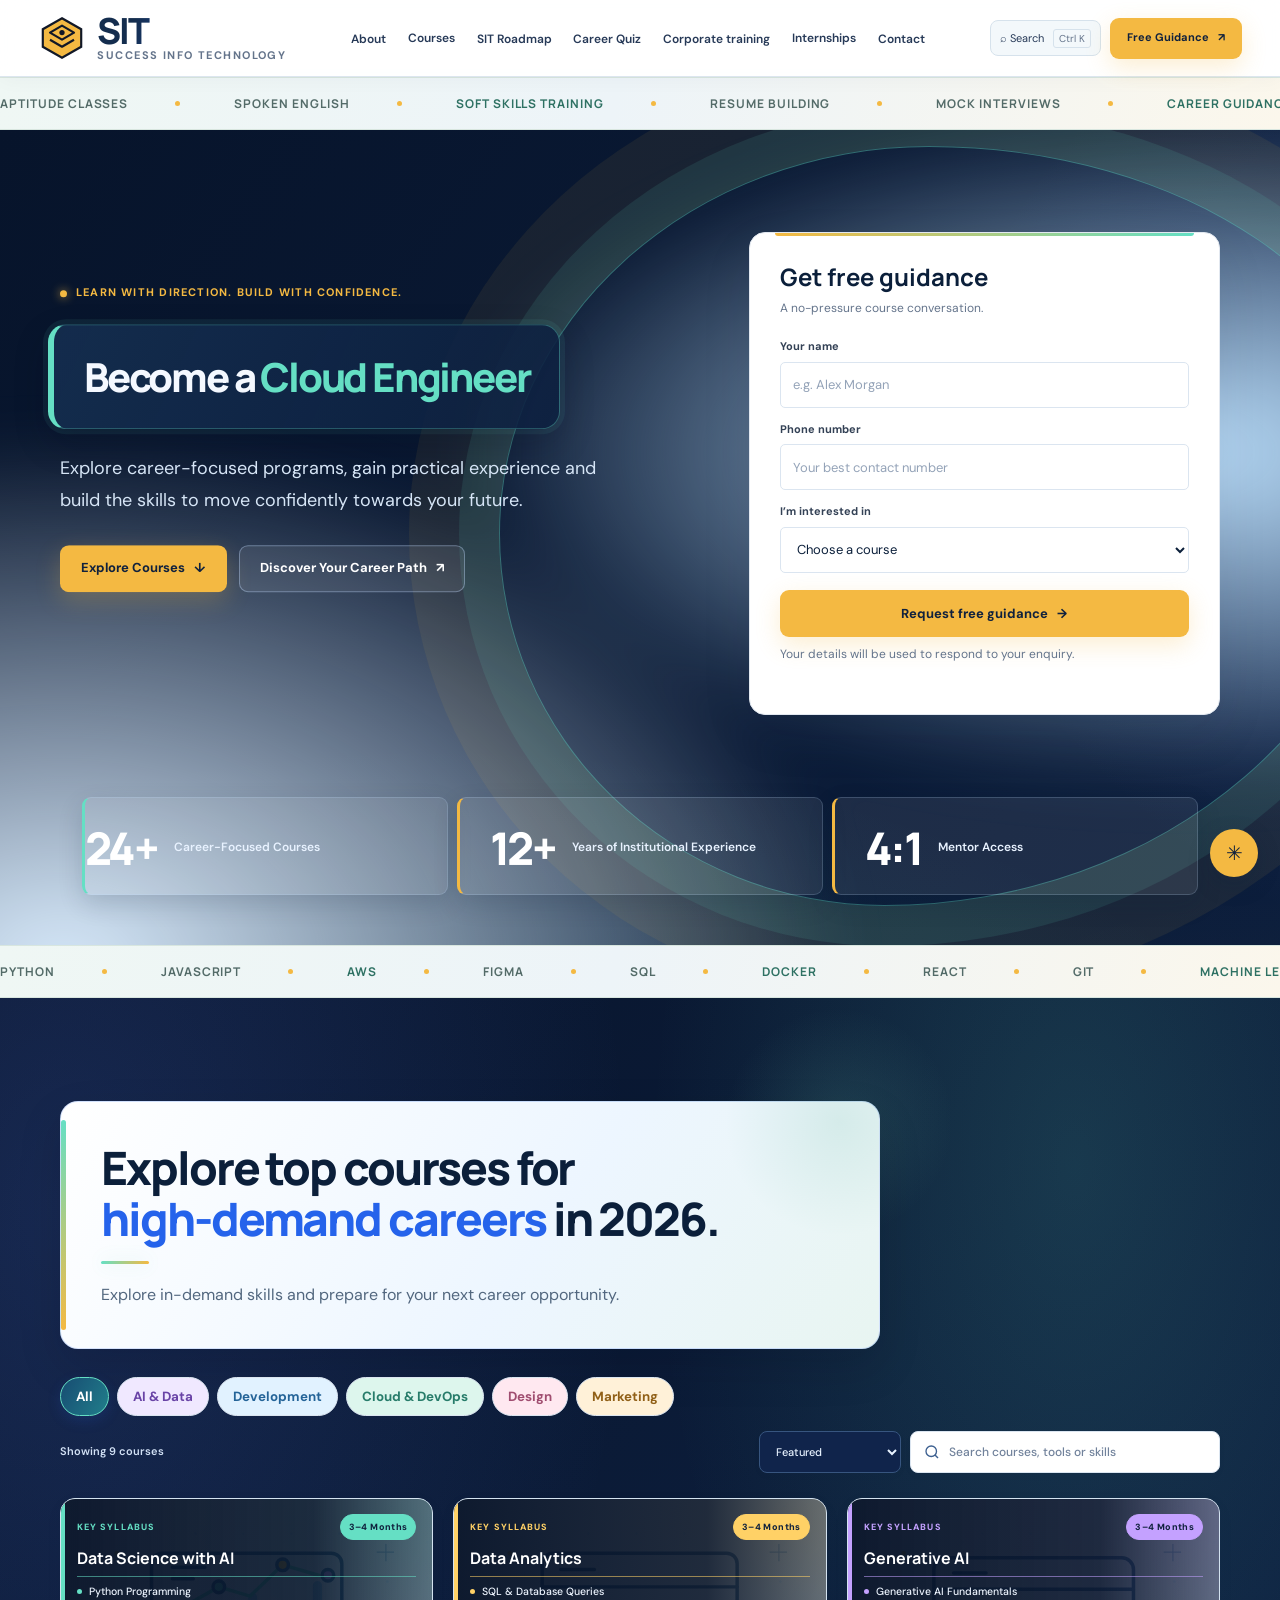
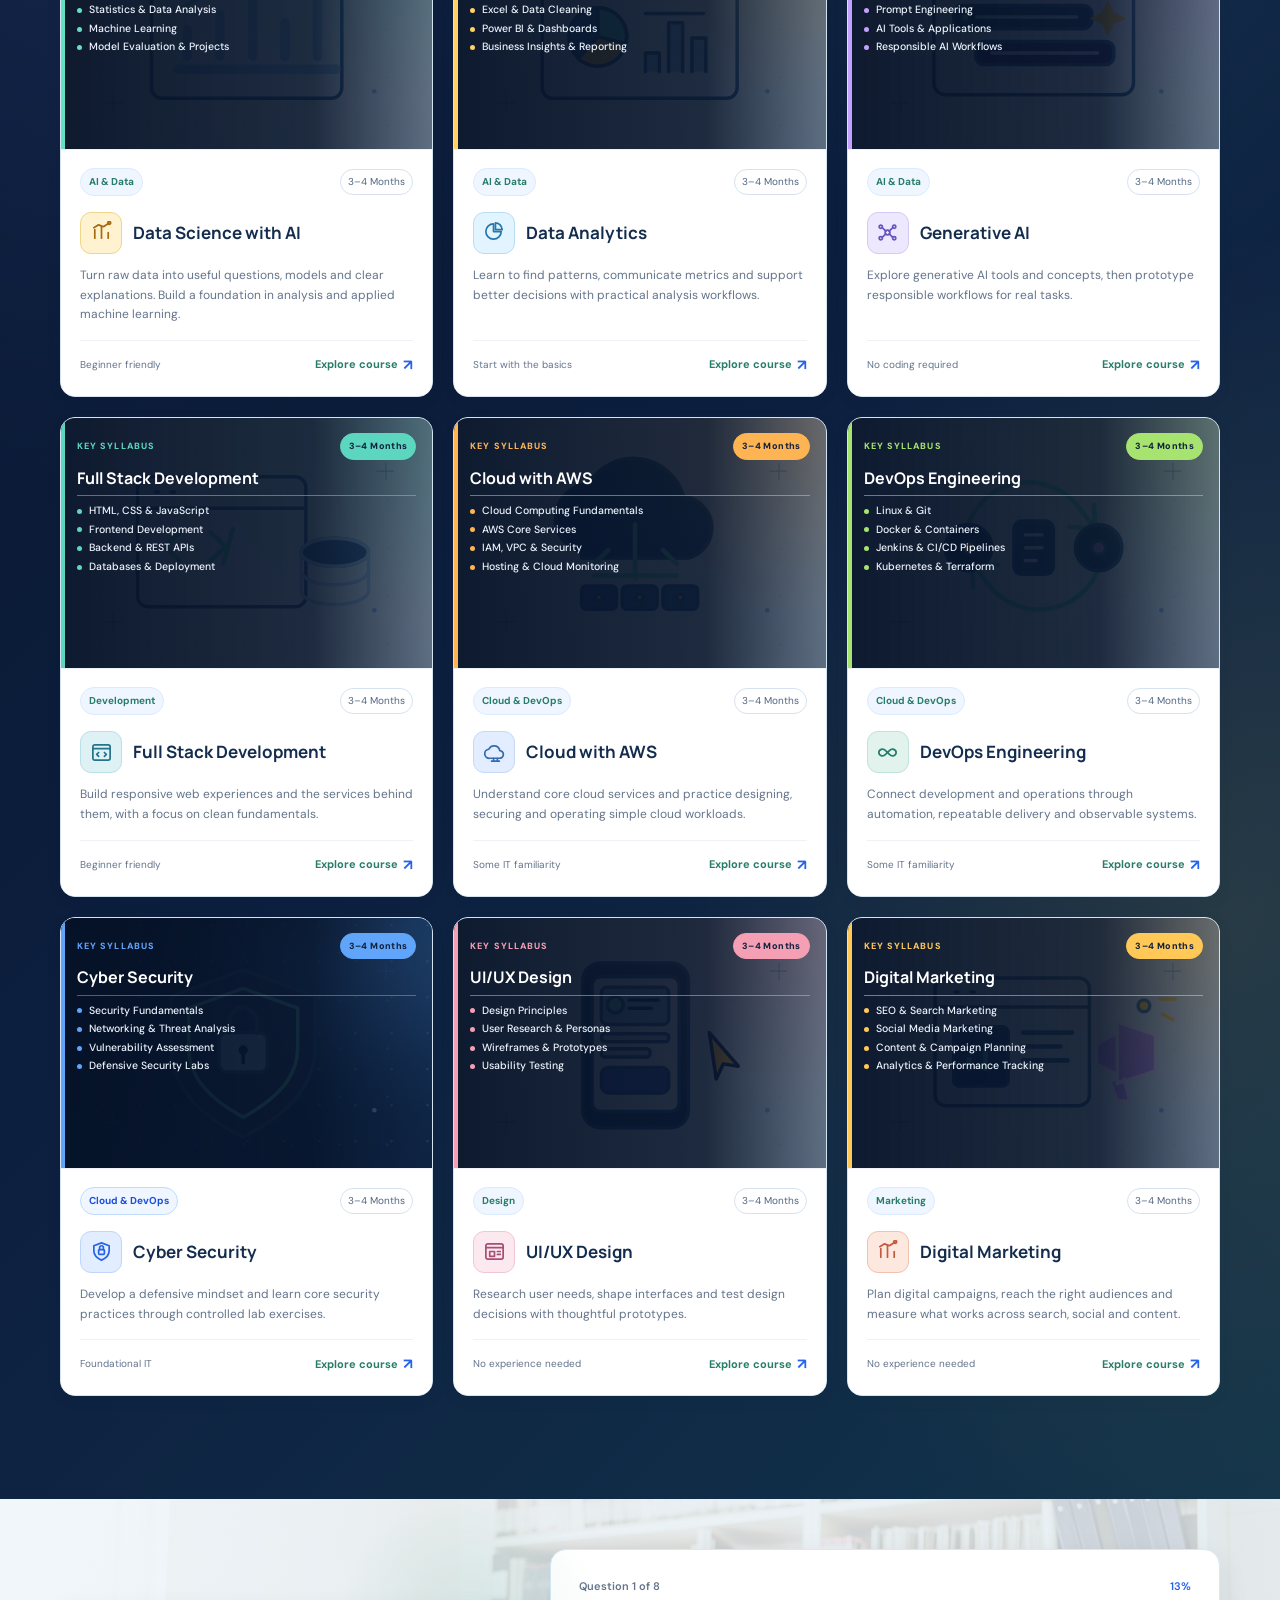
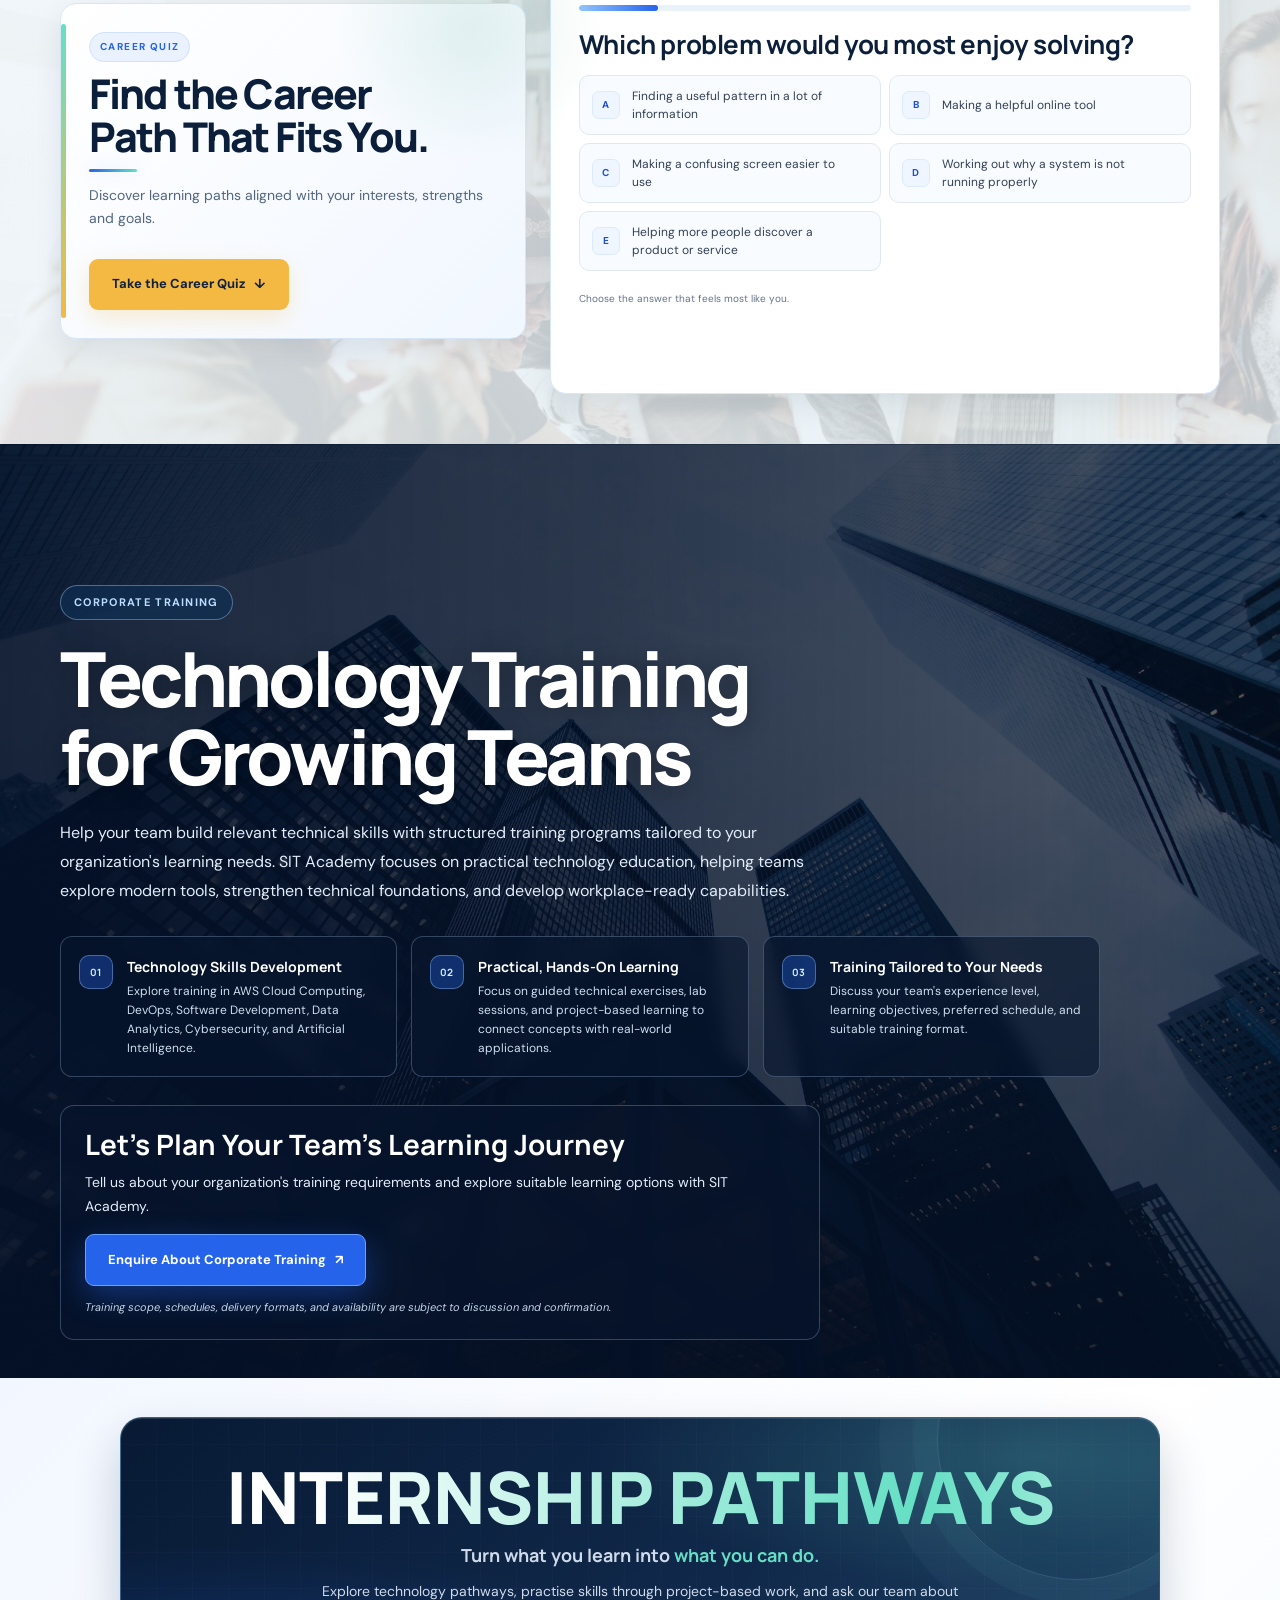
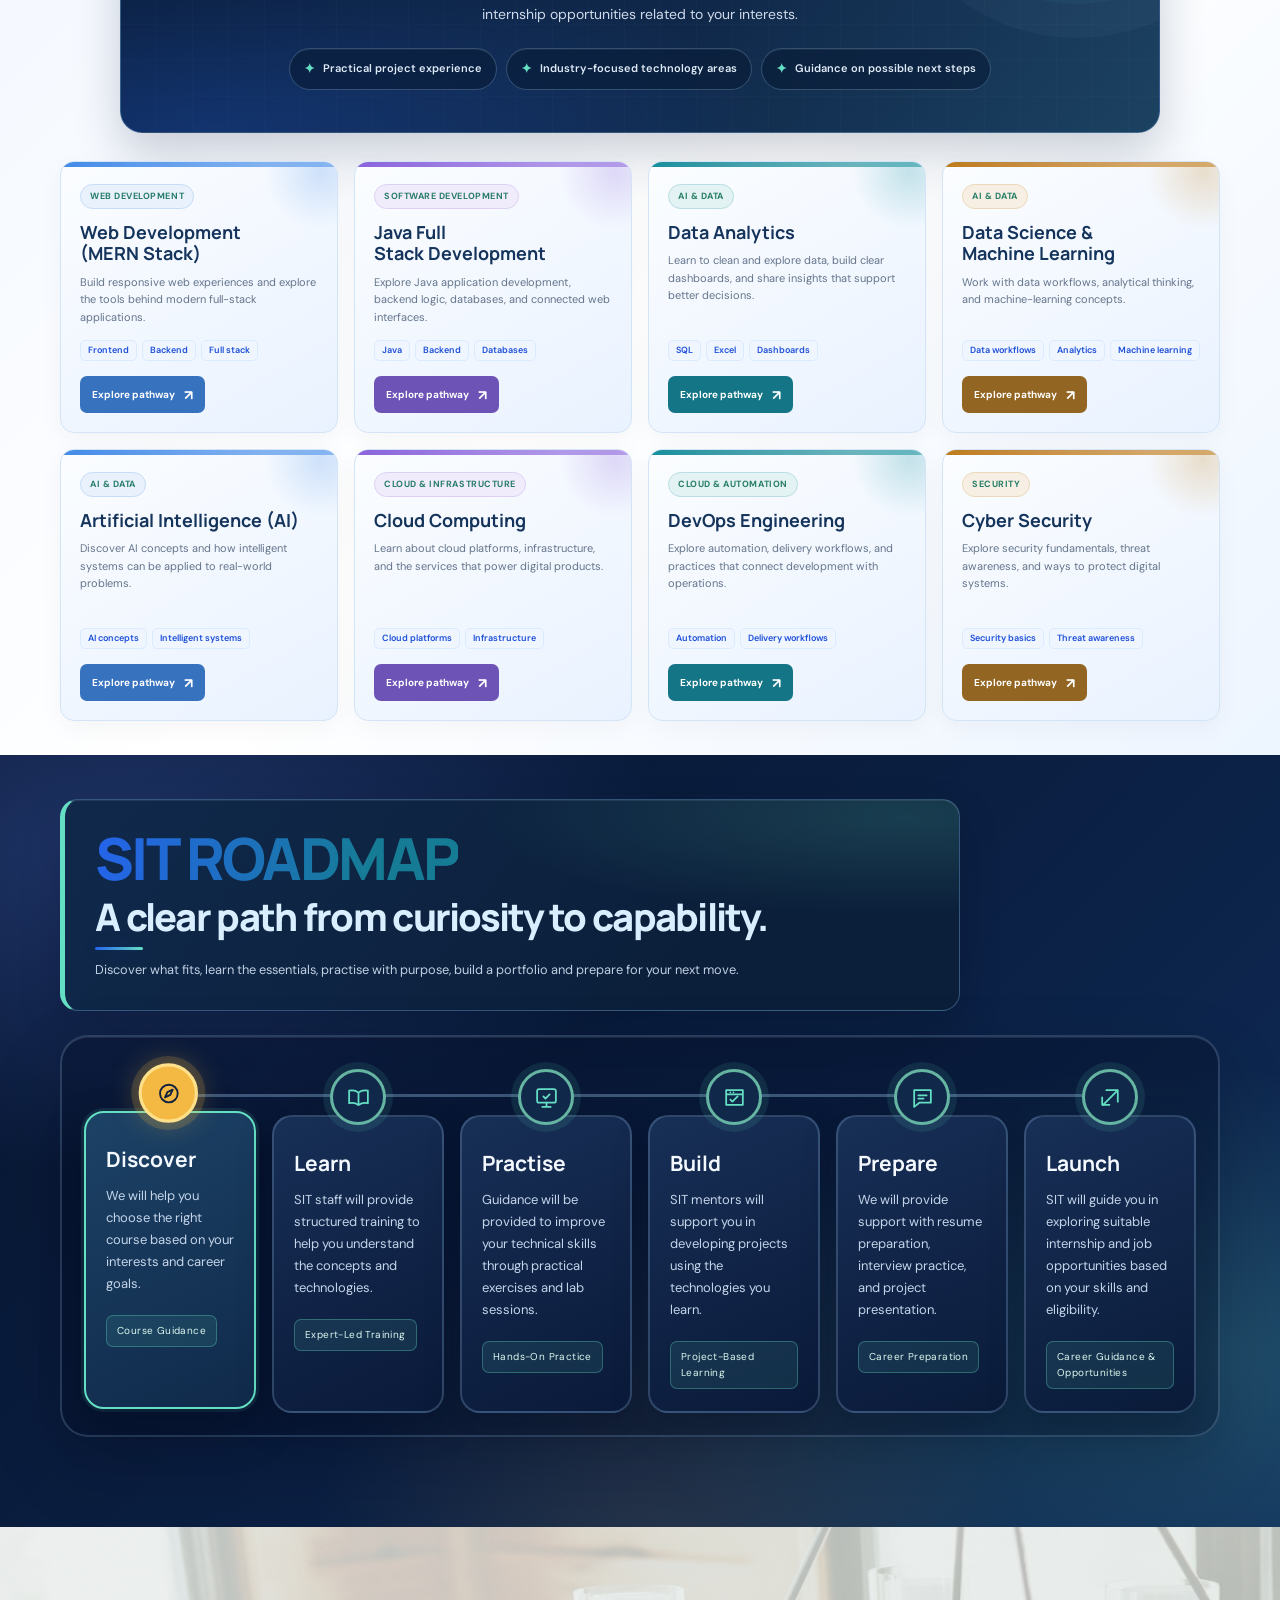
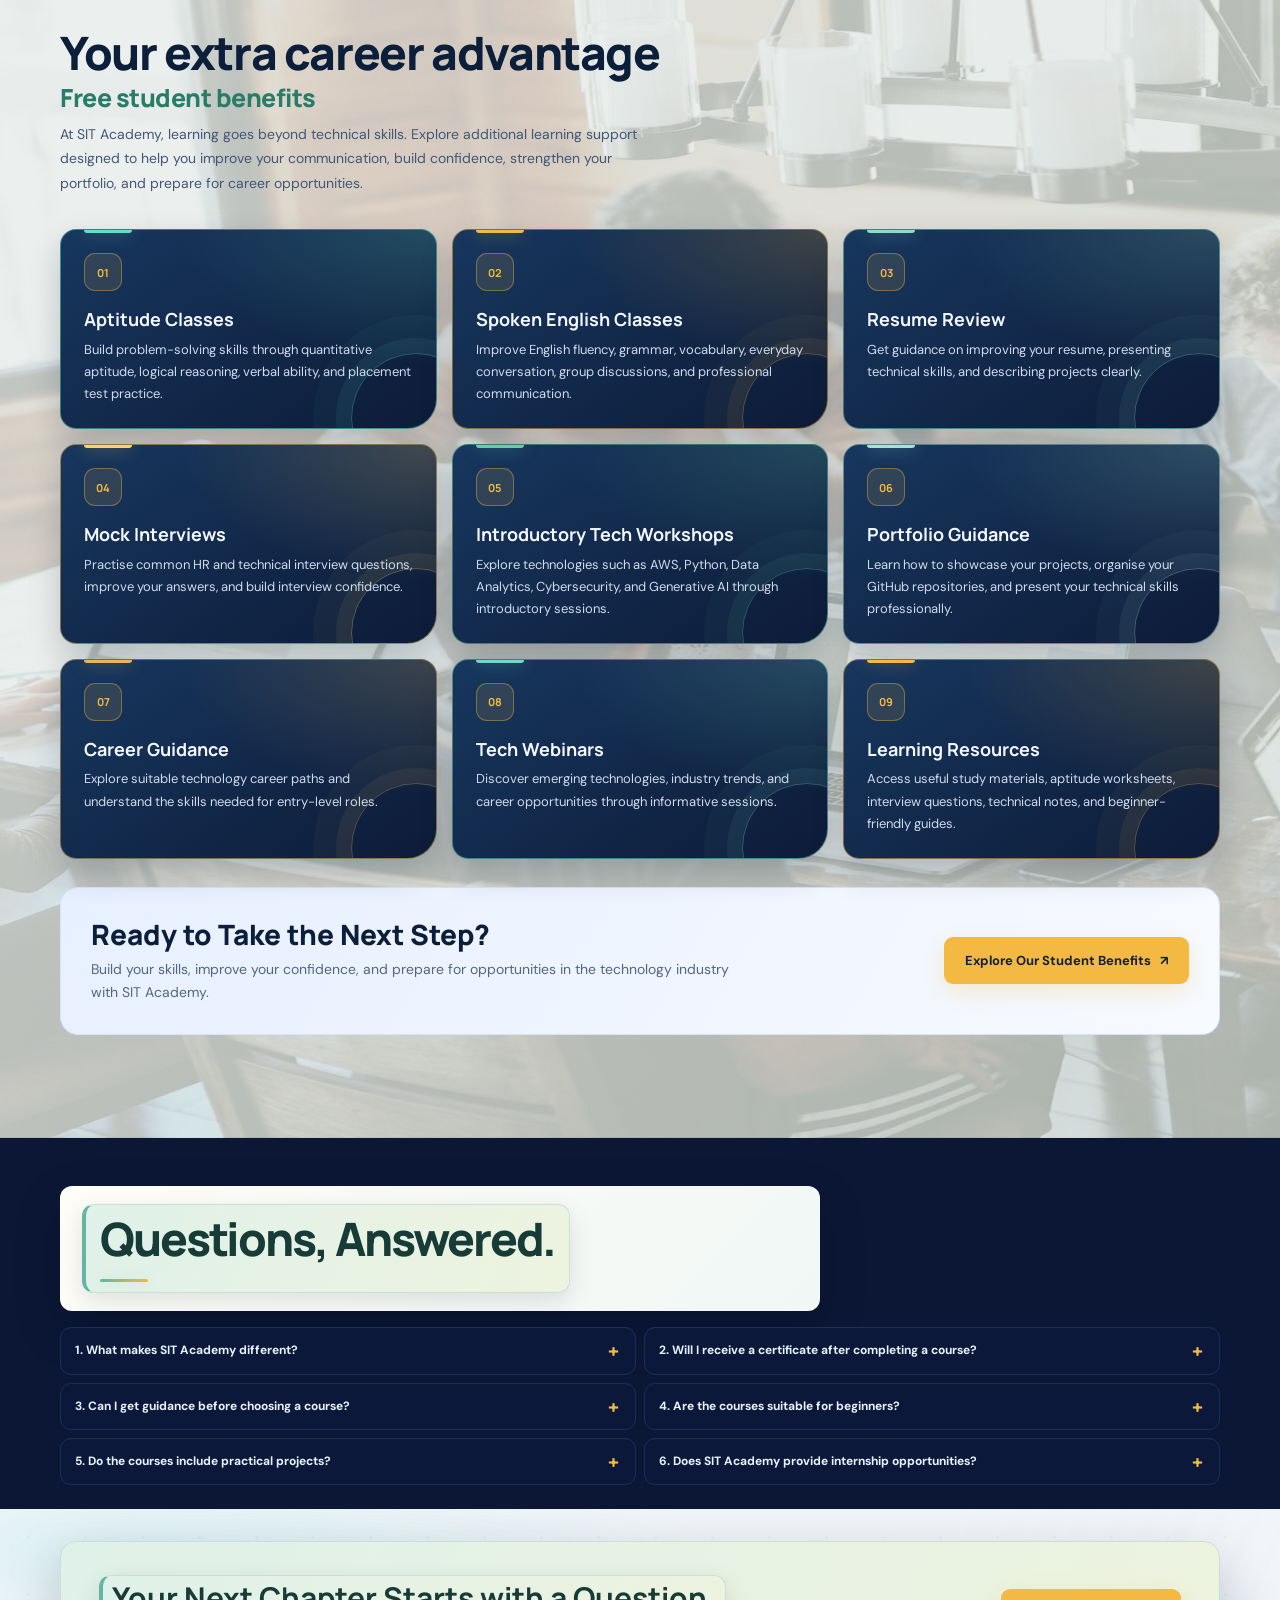
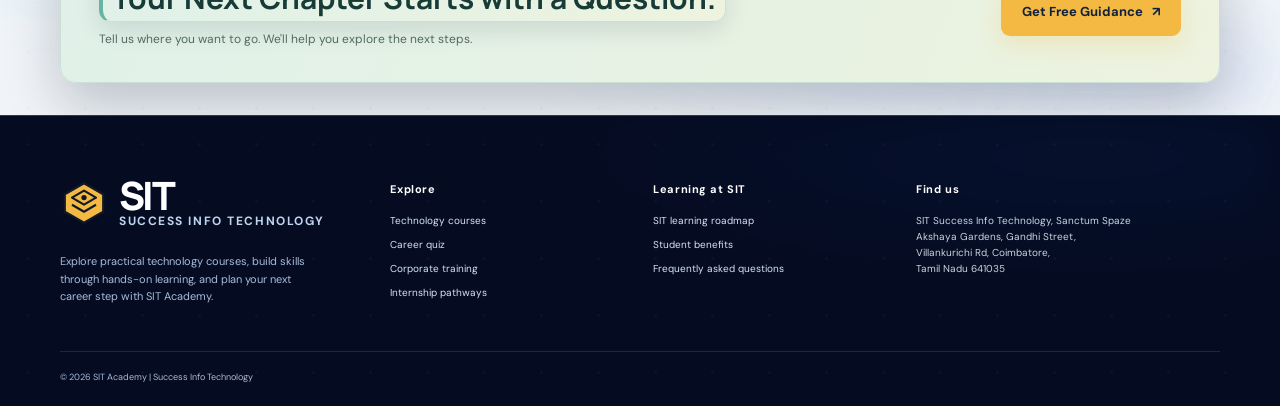
==== commit e190bb2d: "Update contact page and website" ====
--- a/index.html
+++ b/index.html
@@ -18,7 +18,7 @@
       <a class="logo" href="#home" aria-label="SIT home"><svg class="logo-mark" viewBox="0 0 40 40" aria-hidden="true"><path d="M20 3.5 36 12.7v14.6L20 36.5 4 27.3V12.7L20 3.5Z" fill="none" stroke="currentColor" stroke-width="1.8"/><path d="m10 15.5 10-5.8 10 5.8-10 5.8-10-5.8Zm0 6 10 5.8 10-5.8" fill="none" stroke="#ffc83d" stroke-width="1.8" stroke-linejoin="round"/><circle cx="20" cy="15.5" r="2.2" fill="#ffc83d"/></svg><span class="logo-badge">SIT</span><span class="logo-word">SUCCESS INFO TECHNOLOGY</span></a>
       <nav aria-label="Main navigation">
         <ul class="nav-links" id="navLinks">
-          <li><a href="about.html">About</a></li><li class="nav-courses"><button class="nav-course-toggle" id="courseMenuToggle" type="button" aria-expanded="false" aria-controls="courseMenu">Courses</button><div class="course-menu" id="courseMenu" hidden></div></li><li><a href="#roadmap">SIT Roadmap</a></li><li><a href="#finder">Career Quiz</a></li><li><a href="#corporate-training">Corporate training</a></li><li class="nav-internships"><button class="nav-course-toggle nav-internship-toggle" id="internshipMenuToggle" type="button" aria-expanded="false" aria-controls="internshipMenu">Internships</button><div class="internship-nav-menu" id="internshipMenu" hidden><a href="#internship-mern">Web Development (MERN Stack)</a><a href="#internship-java">Java Full Stack Development</a><a href="#internship-analytics">Data Analytics</a><a href="#internship-data">Data Science &amp; Machine Learning</a><a href="#internship-ai">Artificial Intelligence (AI)</a><a href="#internship-cloud">Cloud Computing</a><a href="#internship-devops">DevOps Engineering</a><a href="#internship-security">Cyber Security</a></div></li><li><a href="#heroEnquiryForm">Contact</a></li>
+          <li><a href="about.html">About</a></li><li class="nav-courses"><button class="nav-course-toggle" id="courseMenuToggle" type="button" aria-expanded="false" aria-controls="courseMenu">Courses</button><div class="course-menu" id="courseMenu" hidden></div></li><li><a href="#roadmap">SIT Roadmap</a></li><li><a href="#finder">Career Quiz</a></li><li><a href="#corporate-training">Corporate training</a></li><li class="nav-internships"><button class="nav-course-toggle nav-internship-toggle" id="internshipMenuToggle" type="button" aria-expanded="false" aria-controls="internshipMenu">Internships</button><div class="internship-nav-menu" id="internshipMenu" hidden><a href="#internship-mern">Web Development (MERN Stack)</a><a href="#internship-java">Java Full Stack Development</a><a href="#internship-analytics">Data Analytics</a><a href="#internship-data">Data Science &amp; Machine Learning</a><a href="#internship-ai">Artificial Intelligence (AI)</a><a href="#internship-cloud">Cloud Computing</a><a href="#internship-devops">DevOps Engineering</a><a href="#internship-security">Cyber Security</a></div></li><li><a href="contact.html">Contact</a></li>
         </ul>
       </nav>
       <div class="nav-actions">
@@ -192,7 +192,7 @@
       <div class="footer-about"><a class="logo" href="#home" aria-label="SIT home"><svg class="logo-mark" viewBox="0 0 40 40" aria-hidden="true"><path d="M20 3.5 36 12.7v14.6L20 36.5 4 27.3V12.7L20 3.5Z" fill="none" stroke="currentColor" stroke-width="1.8"/><path d="m10 15.5 10-5.8 10 5.8-10 5.8-10-5.8Zm0 6 10 5.8 10-5.8" fill="none" stroke="#ffc83d" stroke-width="1.8" stroke-linejoin="round"/><circle cx="20" cy="15.5" r="2.2" fill="#ffc83d"/></svg><span class="logo-badge">SIT</span><span class="logo-word">SUCCESS INFO TECHNOLOGY</span></a><p>Explore practical technology courses, build skills through hands-on learning, and plan your next career step with SIT Academy.</p></div>
       <div class="footer-col"><h3>Explore</h3><a href="#courses">Technology courses</a><a href="#finder">Career quiz</a><a href="#corporate-training">Corporate training</a><a href="#internships">Internship pathways</a></div>
       <div class="footer-col"><h3>Learning at SIT</h3><a href="#roadmap">SIT learning roadmap</a><a href="#add-on-benefits">Student benefits</a><a href="#faq">Frequently asked questions</a></div>
-      <div class="footer-col"><h3>Need course guidance?</h3><p>Talk with our team about course content, eligibility, schedules, fees, and suitable learning paths.</p><a href="#heroEnquiryForm">Get free guidance <span aria-hidden="true">↗</span></a></div>
+      <div class="footer-col"><h3>Find us</h3><address>SIT Success Info Technology, Sanctum Spaze<br>Akshaya Gardens, Gandhi Street,<br>Villankurichi Rd, Coimbatore,<br>Tamil Nadu 641035</address></div>
     </div><div class="footer-bottom"><span>© <span id="yearNow"></span> SIT Academy | Success Info Technology</span></div></div>
   </footer>
   <button class="floating-enquire" id="floatingEnquire" type="button" aria-label="Go to free guidance form" title="Free guidance">✳</button><button class="back-top" id="backTop" type="button" aria-label="Back to top" title="Back to top">↑</button>
--- a/styles.css
+++ b/styles.css
@@ -552,6 +552,13 @@
     .footer-col a, .footer-col address { display: block; margin: 8px 0; color: #8ea3c8; font-size: 10px; font-style: normal; }
     .footer-col a:hover { color: var(--yellow); }
     .footer-bottom { display: flex; justify-content: space-between; gap: 15px; padding-top: 18px; border-top: 1px solid #1a2a50; color: #7387ad; font-size: 9px; }
+    @media (max-width: 1000px) {
+      body:not(.about-page) .footer-grid { grid-template-columns: repeat(3, minmax(0, 1fr)); }
+      body:not(.about-page) .footer-about { grid-column: 1 / -1; }
+    }
+    @media (max-width: 760px) {
+      body:not(.about-page) .footer-grid { grid-template-columns: repeat(2, minmax(0, 1fr)); }
+    }
     .floating-enquire, .back-top { position: fixed; z-index: 60; right: 22px; display: grid; place-items: center; width: 48px; height: 48px; border: 0; border-radius: 50%; box-shadow: 0 8px 26px #02081766; cursor: pointer; transition: transform .2s, opacity .2s; }
     .floating-enquire { bottom: 23px; color: #142143; background: var(--yellow); font-size: 20px; }
     .back-top { right: 79px; bottom: 27px; width: 40px; height: 40px; color: var(--ink); background: #1b2e5d; opacity: 0; pointer-events: none; font-size: 19px; }
@@ -951,10 +958,57 @@
     .contact-layout { display: grid; grid-template-columns: .9fr 1.1fr; align-items: center; gap: clamp(35px, 7vw, 95px); }
     .contact-copy { max-width: 500px; }
     .contact-copy .eyebrow { color: #2563eb; }
-    .contact-copy h2 { margin: 0; color: #0b1f3a; font: 800 clamp(32px, 4vw, 46px)/1.08 var(--display); letter-spacing: -.05em; }
+    .contact-copy h1, .contact-copy h2 { margin: 0; color: #0b1f3a; font: 800 clamp(32px, 4vw, 46px)/1.08 var(--display); letter-spacing: -.05em; }
     .contact-copy > p:not(.eyebrow) { margin: 17px 0 25px; color: #64748b; font-size: 16px; line-height: 1.75; }
     .contact-assurance { display: flex; align-items: center; gap: 9px; color: #475569; font-size: 12px; }
     .contact-assurance span { color: #2563eb; }
+    .contact-page .contact-section { min-height: min(760px, calc(100vh - 90px)); display: grid; align-items: center; }
+    .contact-page .contact-section {
+      background-color: #0b1f3a;
+      background-image:
+        linear-gradient(110deg, rgba(5, 15, 38, .76), rgba(9, 26, 54, .58)),
+        url("https://lh3.googleusercontent.com/gps-cs-s/ANWiy9SerdIh_VHO3kI3TICJwqDs2Dakkeg7WNN6AfwFVYEOMRslB3E10wKA9clsss4UXSO8arVez26WDoH3RiYqyasn5BCYkq-nPkXBtjE0wHQz5BM3Ghd0BNcPrgL4j50RcyKS-Iewt-oOmAgq=w1200-h1800-k-no");
+      background-position: center, center 45%;
+      background-size: cover;
+    }
+    .contact-page .contact-copy { position: relative; max-width: 560px; padding: clamp(28px, 4vw, 46px); color: #f4f8ff; background: transparent; border: 0; border-radius: 0; box-shadow: none; }
+    .contact-page .contact-copy .eyebrow { margin-bottom: 14px; color: #91f0d9; }
+    .contact-page .contact-copy h1 { color: #fff; }
+    .contact-page .contact-copy > p:not(.eyebrow) { color: #d7e5f6; }
+    .contact-page .contact-copy > .contact-assurance { margin: 0; color: #d7e5f6; }
+    .contact-page .contact-copy .contact-assurance span { color: #91f0d9; }
+    .contact-info-bar { color: #d7e5f6; background: #0b1f3a; border-top: 1px solid rgba(101, 223, 196, .22); border-bottom: 1px solid rgba(101, 223, 196, .22); }
+    .contact-info-bar-inner { display: flex; align-items: center; justify-content: space-between; gap: 20px 36px; min-height: 64px; padding-block: 12px; }
+    .contact-info-bar p { display: flex; align-items: baseline; gap: 9px; margin: 0; font-size: 12px; line-height: 1.6; }
+    .contact-info-bar p > span { color: #91f0d9; font-size: 15px; }
+    .contact-info-bar strong { color: #fff; white-space: nowrap; }
+    .contact-info-bar a { color: #91f0d9; text-decoration: underline; text-underline-offset: 3px; }
+    .contact-info-bar small { color: #a9bbd9; font-size: 10px; }
+    .contact-location-section { background: #f0f7ff; }
+    .contact-location-card { display: flex; align-items: center; justify-content: space-between; gap: 28px; padding: clamp(26px, 4vw, 42px); color: #f4f8ff; background-color: #0b1f3a; background-image: linear-gradient(110deg, rgba(5, 15, 38, .82), rgba(9, 26, 54, .68)), url("https://lh3.googleusercontent.com/gps-cs-s/ANWiy9SerdIh_VHO3kI3TICJwqDs2Dakkeg7WNN6AfwFVYEOMRslB3E10wKA9clsss4UXSO8arVez26WDoH3RiYqyasn5BCYkq-nPkXBtjE0wHQz5BM3Ghd0BNcPrgL4j50RcyKS-Iewt-oOmAgq=w1200-h1800-k-no"); background-position: center, center 45%; background-size: cover; border: 1px solid rgba(101, 223, 196, .3); border-radius: 16px; box-shadow: 0 20px 55px rgba(11, 31, 58, .2); }
+    .contact-location-card .eyebrow { margin: 0 0 14px; color: #91f0d9; }
+    .contact-location-card h2 { margin: 0; color: #fff; font: 800 clamp(24px, 3vw, 34px)/1.12 var(--display); }
+    .contact-location-card address { margin: 18px 0; color: #e0ebf8; font-size: 14px; font-style: normal; line-height: 1.8; }
+    .contact-location-card .text-link { display: inline-flex; align-items: center; gap: 10px; padding: 13px 17px; color: #0b1f3a; background: #91f0d9; border: 1px solid rgba(255, 255, 255, .45); border-radius: 9px; box-shadow: 0 8px 22px rgba(0, 7, 22, .24); transition: background .2s, color .2s, transform .2s; }
+    .contact-location-card .text-link:hover { color: #0b1f3a; background: #fff; transform: translateY(-2px); }
+    .contact-page .form-stage { max-width: 540px; padding: 0; justify-self: end; transform: translateX(clamp(0px, 2vw, 24px)); }
+    .contact-page .contact-enquiry-card { width: 100%; max-width: 540px; margin: 0; padding: clamp(26px, 3vw, 36px); background: linear-gradient(145deg, #fff 0%, #f5fbff 100%); border: 1px solid rgba(191, 227, 255, .9); border-radius: 22px; box-shadow: 0 28px 70px rgba(4, 17, 43, .28); }
+    .contact-page .contact-enquiry-card::before { right: 30px; left: 30px; height: 4px; background: linear-gradient(90deg, #65dfc4, #2563eb 58%, #f4b942); }
+    .contact-page .contact-enquiry-card h2 { color: #102a4d; font-size: 27px; letter-spacing: -.025em; }
+    .contact-page .contact-enquiry-card > p { margin-block: 9px 22px; color: #63758c; }
+    .contact-page .contact-enquiry-card .field { gap: 8px; margin: 15px 0; }
+    .contact-page .contact-enquiry-card .field label { color: #263f60; font-size: 12px; }
+    .contact-page .contact-enquiry-card .field input,
+    .contact-page .contact-enquiry-card .field select { min-height: 49px; padding-inline: 14px; border-radius: 8px; }
+    .contact-page .contact-enquiry-card .btn { min-height: 50px; margin-top: 8px; border-radius: 9px; }
+    .contact-page .contact-enquiry-card .form-note { margin-top: 12px; line-height: 1.55; }
+    @media (max-width: 760px) {
+      .contact-page .contact-layout { grid-template-columns: 1fr; gap: 30px; }
+      .contact-page .form-stage { justify-self: stretch; max-width: 520px; transform: none; }
+      .contact-page .contact-enquiry-card { max-width: none; }
+      .contact-location-card { align-items: flex-start; flex-direction: column; }
+      .contact-info-bar-inner { align-items: flex-start; flex-direction: column; gap: 8px; padding-block: 13px; }
+    }
     .form-stage { width: 100%; max-width: 520px; margin-inline: auto; padding: 0; }
     .enquiry-card { margin: 0; background: #fff; border: 1px solid #e2e8f0; border-radius: 16px; box-shadow: 0 20px 55px #0b1f3a12; }
     .enquiry-card h2 { color: #0b1f3a; }
@@ -2854,6 +2908,16 @@
     .about-community-grid p { margin: 0; color: #c1cfe4; font-size: 12px; line-height: 1.7; }
     .about-community-close { margin: 26px 0 18px; color: #d6e5f6; font: 600 17px/1.5 var(--display); }
     .about-cta { padding: clamp(54px, 7vw, 82px) 0; color: #172945; background: linear-gradient(120deg, #e9f4f2, #f4f6f8 58%, #fff7e7); }
+    .about-location-heading { margin-bottom: 26px; }
+    .about-location-heading .eyebrow { margin-bottom: 10px; }
+    .about-location-heading h2 { margin: 0; color: #fff; font: 800 clamp(29px, 4vw, 44px)/1.1 var(--display); letter-spacing: -.03em; }
+    .about-location-description { max-width: 780px; margin: 14px 0 0; color: #d7e5f6; font-size: 15px; line-height: 1.75; }
+    .about-location-address { margin: 18px 0 0; color: #d7e5f6; font-size: 14px; line-height: 1.8; }
+    .about-location-address strong { color: #91f0d9; }
+    .about-location-map { margin-bottom: 30px; overflow: hidden; border: 1px solid rgba(101, 223, 196, .3); border-radius: 12px; box-shadow: 0 20px 50px rgba(0, 7, 22, .3); }
+    .about-location-map iframe { display: block; width: 100%; height: clamp(240px, 34vw, 390px); border: 0; }
+    .about-location-map-link { display: flex; justify-content: space-between; gap: 12px; padding: 12px 16px; color: #d7e5f6; background: #0b1f3a; font-size: 12px; font-weight: 700; }
+    .about-location-map-link:hover { color: #91f0d9; }
     .about-cta-inner { display: flex; align-items: center; justify-content: space-between; gap: 30px; padding: clamp(25px, 4vw, 42px); background: rgba(255, 255, 255, .78); border: 1px solid #d7e5e8; border-radius: 12px; box-shadow: 0 16px 42px rgba(14, 37, 70, .08); }
     .about-cta .eyebrow { margin: 0 0 13px; color: #287d68; font-size: 10px; font-weight: 700; letter-spacing: .14em; text-transform: uppercase; }
     .about-cta h2 { margin: 0; color: #132653; font: 800 clamp(27px, 4vw, 42px)/1.1 var(--display); letter-spacing: -.03em; }
@@ -3075,6 +3139,11 @@
     .about-page .about-course-action { margin-top: 20px; }
     .about-page .about-cta { padding-block: 40px; }
     .about-page .footer { padding: 34px 0 18px; }
+    .about-page .footer-grid { grid-template-columns: 1.3fr repeat(4, minmax(0, 1fr)); gap: clamp(18px, 2.5vw, 32px); }
+    @media (max-width: 1000px) {
+      .about-page .footer-grid { grid-template-columns: repeat(2, minmax(0, 1fr)); gap: 30px 24px; }
+      .about-page .footer-about { grid-column: 1/-1; }
+    }
     @media (max-width: 760px) {
       .about-page .about-hero { padding-block: 42px 38px; }
       .about-page .about-intro-inner { gap: 24px; }
@@ -3121,4 +3190,12 @@
       .about-offering-grid { grid-template-columns: 1fr; }
     }
 
-    #home .hero-copy { transform: translateY(-1cm); }+    #home .hero-copy { transform: translateY(-1cm); }
+    .contact-page .contact-location-section {
+      background-color: #eaf3fb;
+      background-image:
+        radial-gradient(ellipse at 8% 12%, rgba(111, 169, 231, .22), transparent 38%),
+        radial-gradient(ellipse at 93% 88%, rgba(101, 223, 196, .18), transparent 37%),
+        linear-gradient(145deg, transparent 36%, rgba(255, 255, 255, .48) 36.2%, rgba(255, 255, 255, .48) 58%, transparent 58.2%);
+      background-size: auto, auto, 100% 100%;
+    }
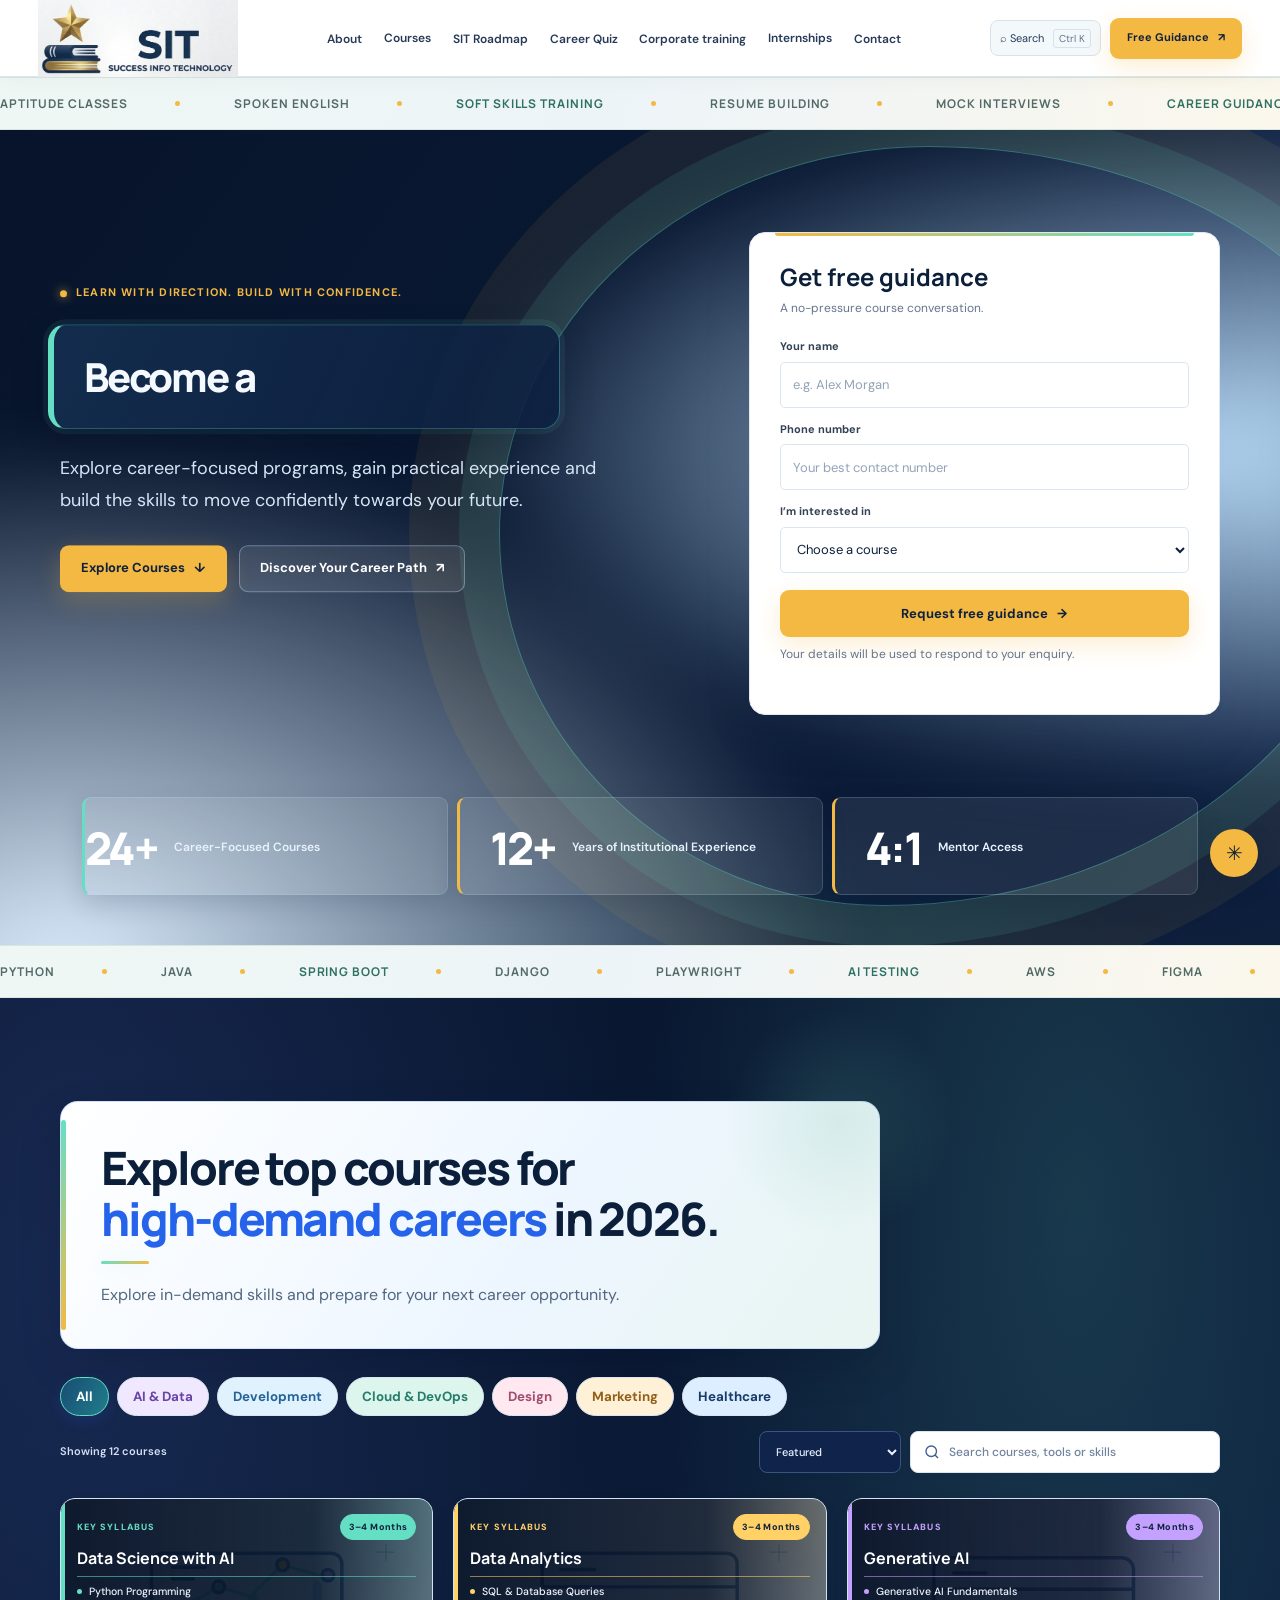
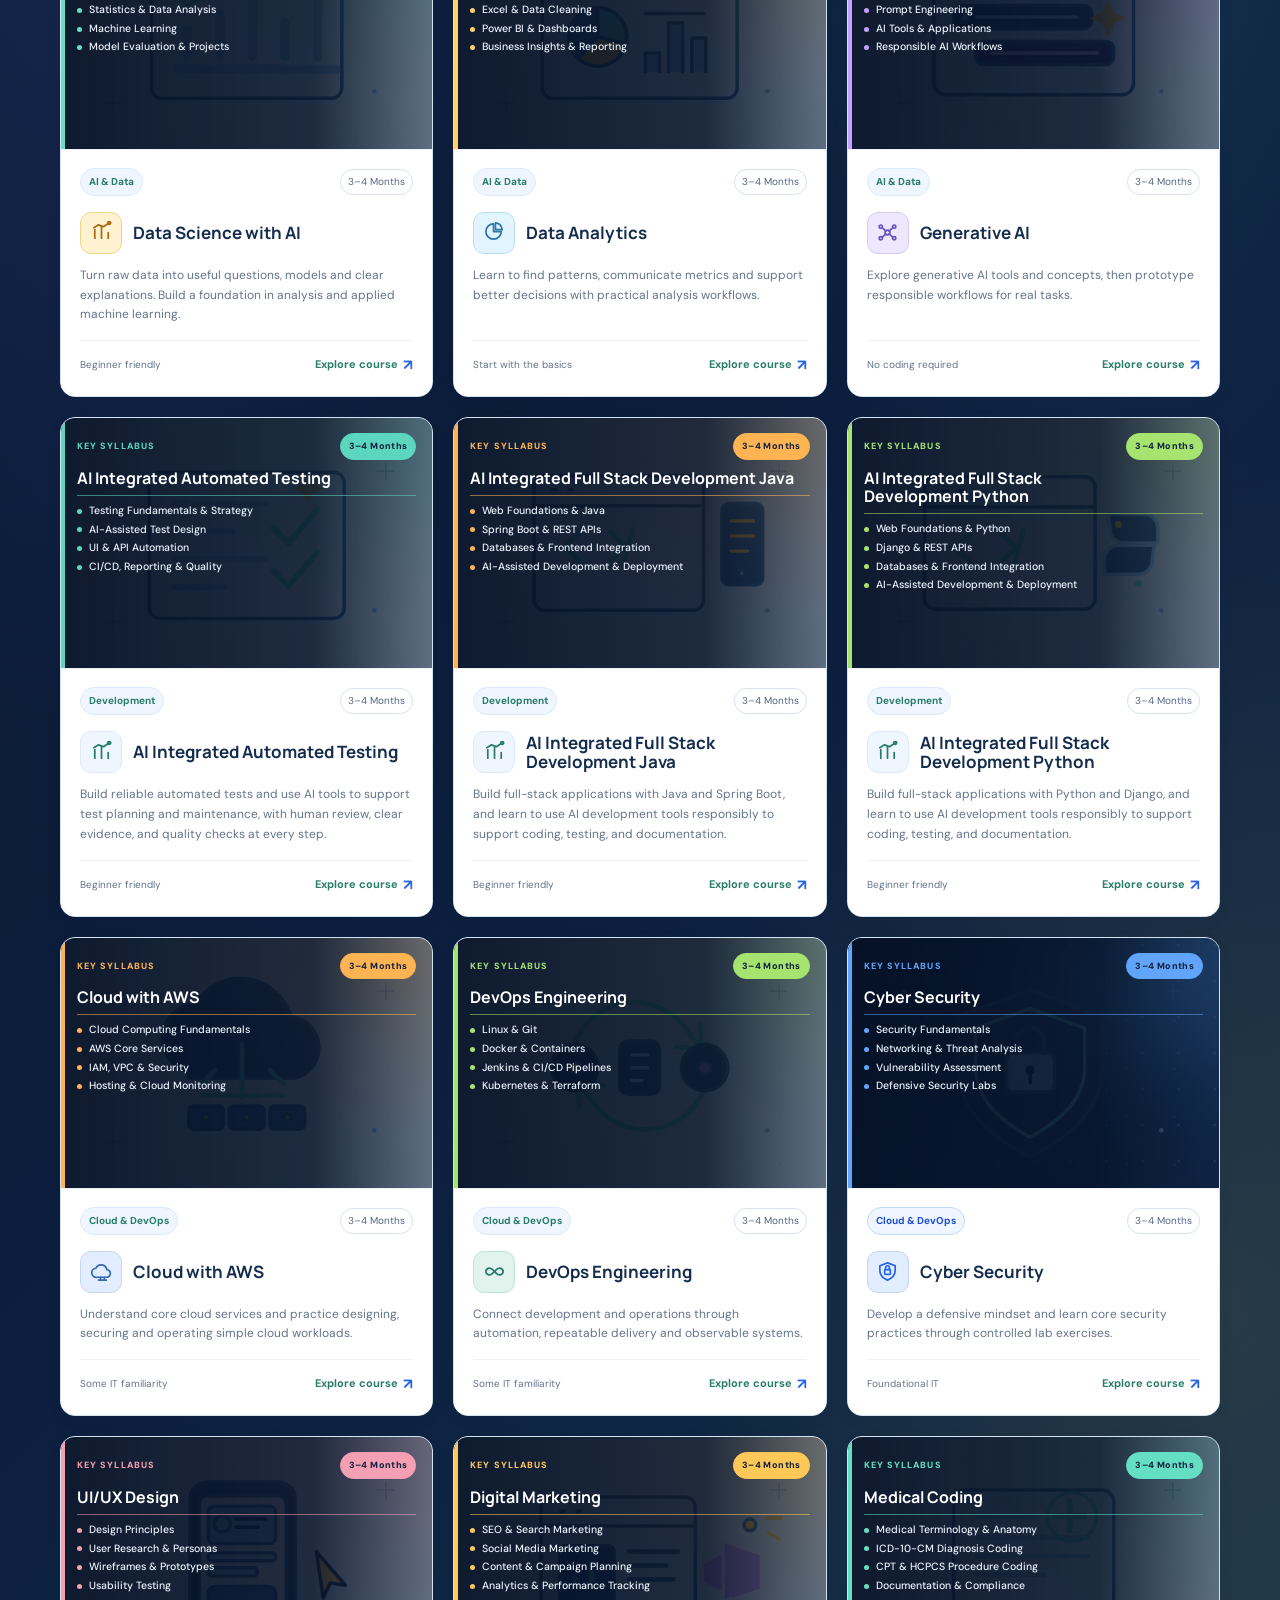
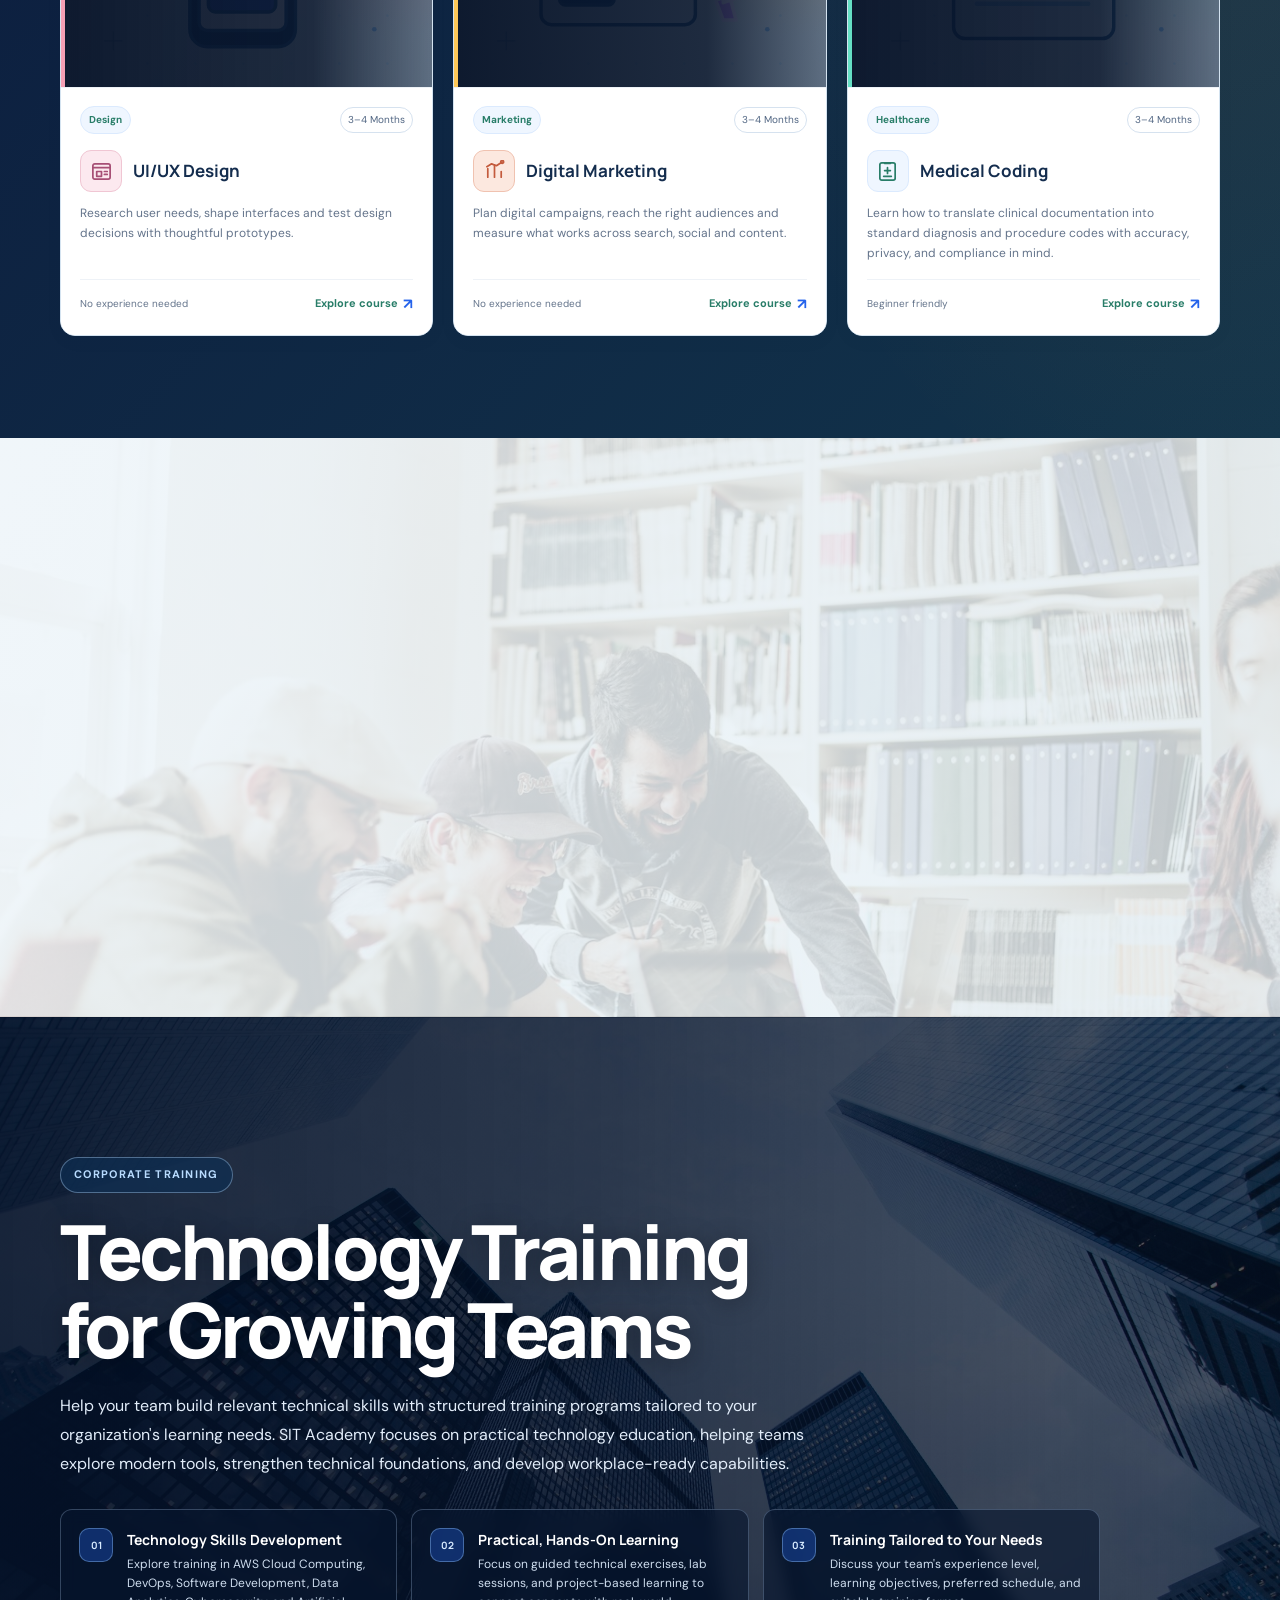
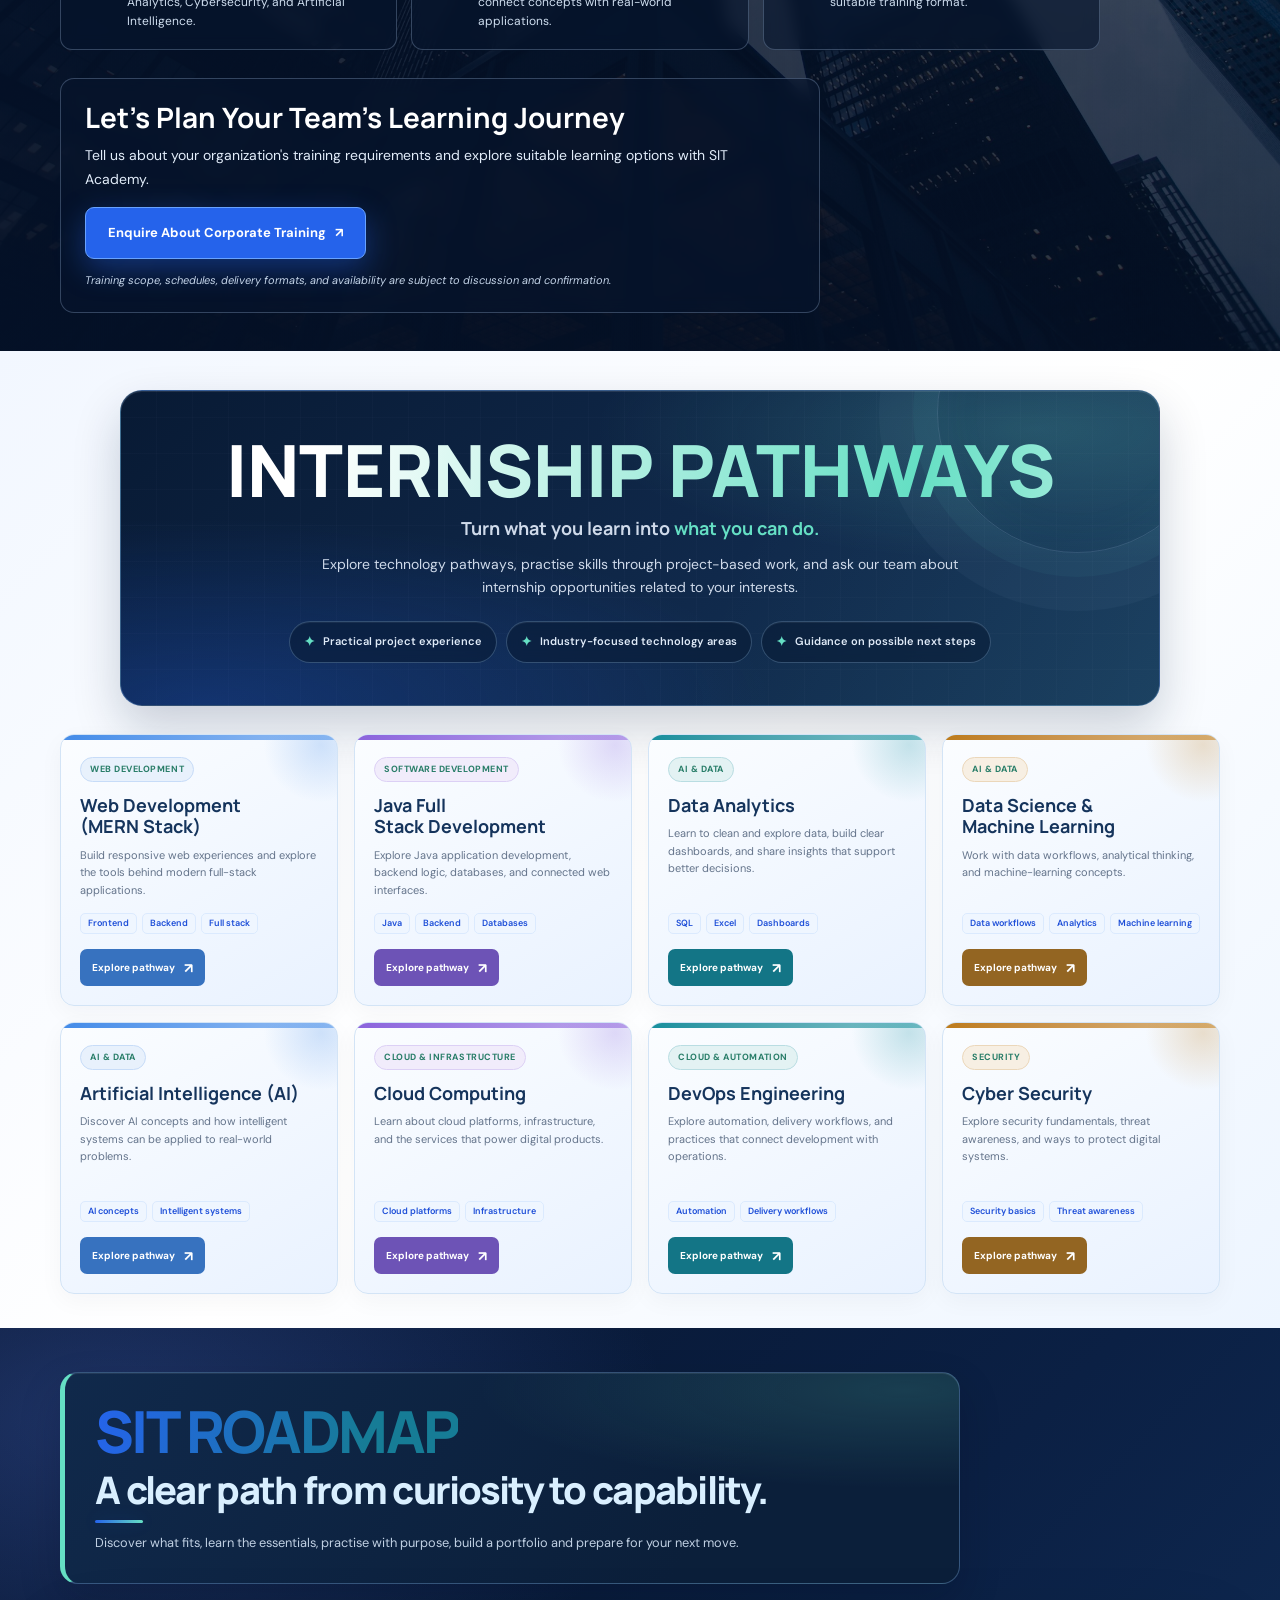
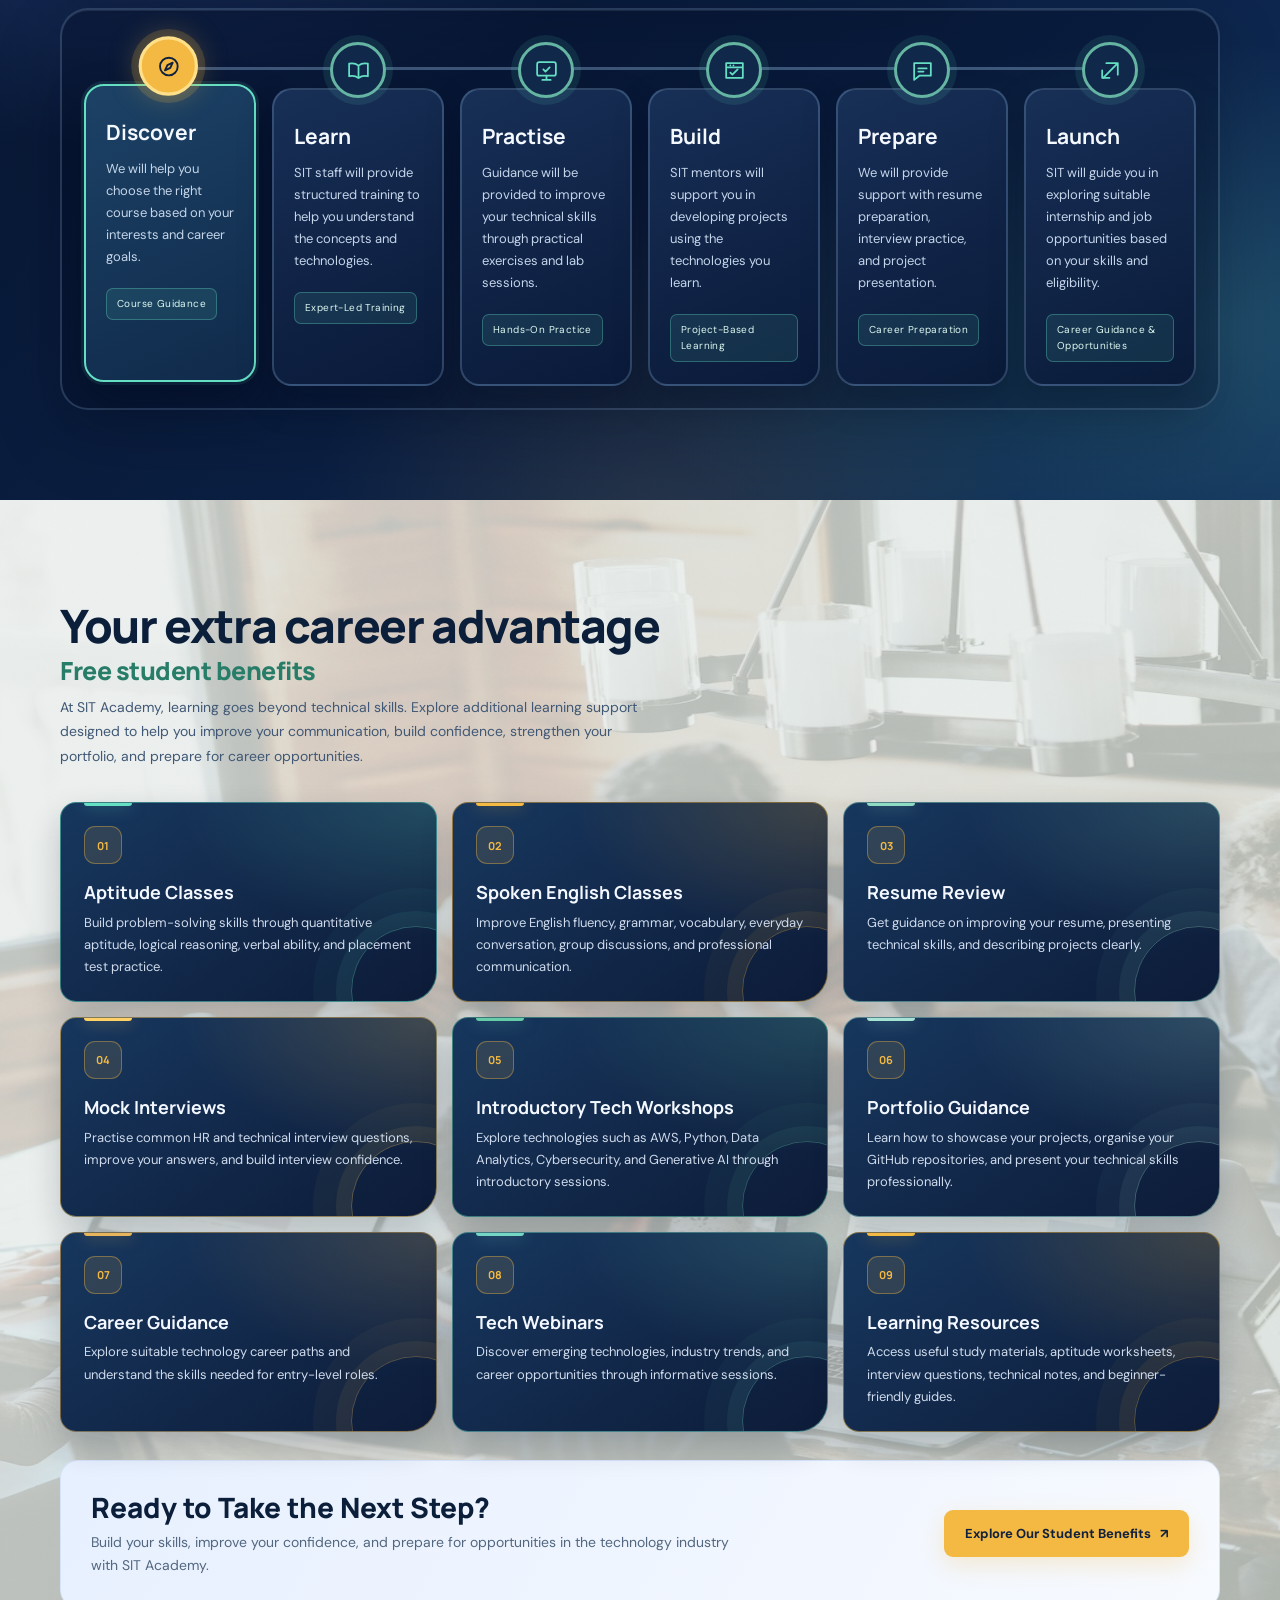
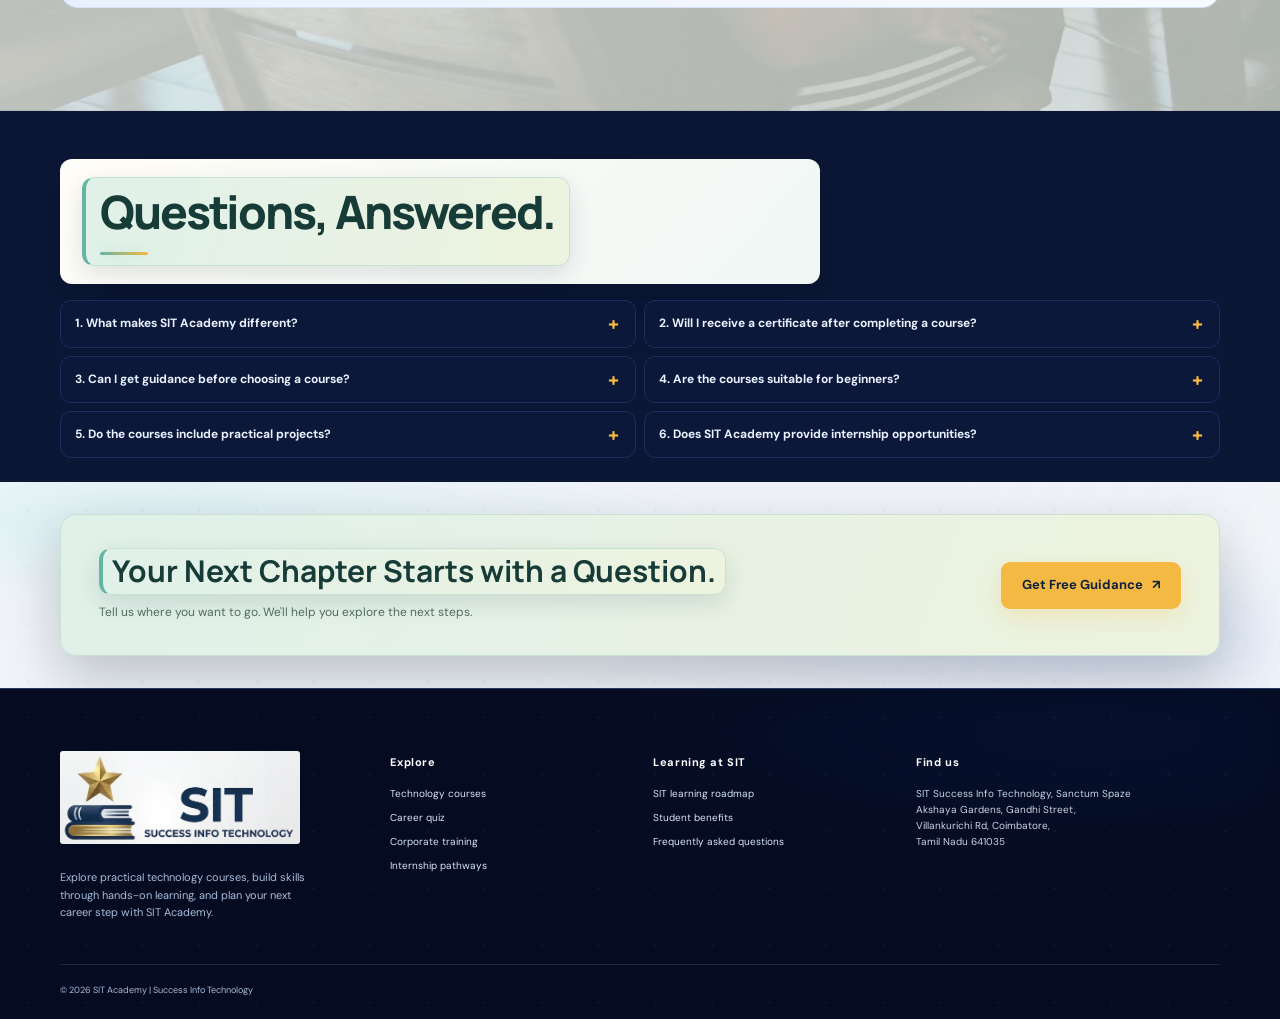
==== commit b96a2779: "Update SIT website and add new logos" ====
--- a/index.html
+++ b/index.html
@@ -38,7 +38,7 @@
         <div class="hero-copy">
           <div class="hero-kicker"><i class="live-dot" aria-hidden="true"></i> Learn with direction. Build with confidence.</div>
           <h1 id="heroTitle"><span class="hero-title-prefix">Become a</span> <span class="role-line" id="heroCareerRole" aria-live="polite" aria-atomic="true">Cloud Engineer</span></h1>
-          <p class="sr-only">Explore career paths including Cloud Engineer, Data Analyst, Data Scientist, Full Stack Developer, DevOps Engineer, Cybersecurity Analyst, UI/UX Designer, Generative AI Practitioner and Digital Marketer.</p>
+          <p class="sr-only">Explore career paths including Cloud Engineer, Data Analyst, Data Scientist, Java Full Stack Developer, Python Full Stack Developer, AI Test Automation Engineer, DevOps Engineer, Cybersecurity Analyst, UI/UX Designer, Generative AI Practitioner, Digital Marketer, and Medical Coder.</p>
           <p>Explore career-focused programs, gain practical experience and build the skills to move confidently towards your future.</p>
           <div class="hero-buttons"><a class="btn btn-yellow" href="#courses">Explore Courses <span aria-hidden="true">↓</span></a><a class="btn btn-line" href="#finder">Discover Your Career Path <span aria-hidden="true">↗</span></a></div>
         </div>
--- a/styles.css
+++ b/styles.css
@@ -82,11 +82,10 @@
     .header { position: sticky; top: 0; z-index: 80; background: rgba(255,255,255,0.9); border-bottom: 1px solid rgba(11,31,58,0.08); backdrop-filter: blur(18px); }
     .nav-wrap { width: 100%; max-width: none; height: 74px; display: flex; align-items: center; gap: 28px; margin-inline: auto; padding-inline: clamp(20px, 3vw, 48px); }
     .nav-wrap > nav { flex: 1; min-width: 0; display: flex; justify-content: center; }
-    .logo { display: inline-grid; grid-template-columns: 48px auto; grid-template-rows: auto auto; align-items: center; column-gap: 11px; row-gap: 2px; flex: 0 0 auto; }
-    .logo-mark { grid-row: 1 / 3; width: 48px; height: 48px; flex: 0 0 auto; color: var(--primary-blue); transition: transform .25s; }
-    .logo:hover .logo-mark { transform: translateY(-2px); }
-    .logo-badge { align-self: end; background: linear-gradient(105deg, #f5f9ff 8%, var(--ice) 58%, var(--yellow)); background-clip: text; color: transparent; font: 800 36px/.9 var(--display); letter-spacing: -.065em; }
-    .logo-word { align-self: start; color: #d6e5ff; font: 700 11px/1.1 var(--body); letter-spacing: .13em; }
+    .logo { display: inline-flex; align-items: center; flex: 0 0 auto; }
+    .logo > * { display: none; }
+    .logo::before { display: block; width: 200px; aspect-ratio: 1060 / 410; content: ""; background: url("images/sit-logo.png") center / contain no-repeat; transition: transform .25s; }
+    .logo:hover::before { transform: translateY(-2px); }
     .nav-links { display: flex; align-items: center; justify-content: center; gap: 21px; margin: 0 auto; padding: 0; list-style: none; }
     .nav-links a { color: var(--deep-navy); font-size: 12px; font-weight: 600; transition: color .2s; }
     .nav-links a:hover { color: var(--primary-blue); }
@@ -216,7 +215,9 @@
     .course-art[data-course-art="data-science"] { background: radial-gradient(ellipse at 75% 14%, #65dfc444, transparent 38%), linear-gradient(135deg, #09233d, #125477 58%, #173565); }
     .course-art[data-course-art="data-analytics"] { background: radial-gradient(ellipse at 22% 16%, #ffc83d35, transparent 38%), linear-gradient(135deg, #112549, #285787 58%, #236f86); }
     .course-art[data-course-art="generative-ai"] { background: radial-gradient(ellipse at 78% 28%, #c796ff55, transparent 40%), linear-gradient(135deg, #171b45, #4c3981 62%, #27638a); }
-    .course-art[data-course-art="full-stack"] { background: radial-gradient(ellipse at 25% 15%, #65dfc433, transparent 38%), linear-gradient(135deg, #09233d, #125477 58%, #1d3c72); }
+    .course-art[data-course-art="ai-automated-testing"] { background: radial-gradient(ellipse at 75% 14%, #65dfc444, transparent 38%), linear-gradient(135deg, #09233d, #125477 58%, #173565); }
+    .course-art[data-course-art="ai-full-stack-java"] { background: radial-gradient(ellipse at 25% 15%, #ffc83d33, transparent 38%), linear-gradient(135deg, #09233d, #125477 58%, #1d3c72); }
+    .course-art[data-course-art="ai-full-stack-python"] { background: radial-gradient(ellipse at 75% 18%, #65dfc440, transparent 38%), linear-gradient(135deg, #102740, #176b70 58%, #294c81); }
     .course-art[data-course-art="cloud-aws"] { background: radial-gradient(ellipse at 75% 22%, #ffc83d30, transparent 38%), linear-gradient(135deg, #10264b, #255a91 58%, #18808b); }
     .course-art[data-course-art="devops"] { background: radial-gradient(ellipse at 24% 22%, #65dfc440, transparent 38%), linear-gradient(135deg, #102740, #176b70 58%, #294c81); }
     .course-art[data-course-art="cyber-security"] { background: radial-gradient(ellipse at 72% 18%, #60a5fa45, transparent 38%), linear-gradient(135deg, #0b1f3a, #1e4e82 58%, #173765); }
@@ -543,9 +544,7 @@
     .footer::before { position: absolute; z-index: -1; inset: 0; content: ""; opacity: .72; background: radial-gradient(ellipse at 12% 20%, #536fea32 0, transparent 34%), radial-gradient(ellipse at 82% 25%, #45c6b730 0, transparent 32%), radial-gradient(ellipse at 66% 88%, #f6bc4a21 0, transparent 32%), radial-gradient(ellipse at 35% 78%, #a05fe51d 0, transparent 30%); background-size: 160% 160%; filter: blur(20px); animation: page-color-drift 13s ease-in-out infinite alternate, page-color-shift 27s linear infinite; pointer-events: none; }
     .footer::after { position: absolute; z-index: -1; inset: 0; content: ""; opacity: .18; background-image: radial-gradient(circle, #ffffff8a 0 1px, transparent 1.7px), linear-gradient(115deg, transparent 30%, #ffffff0c 49%, transparent 68%); background-size: 57px 57px, 220% 100%; animation: page-particle-drift 19s linear infinite, page-sheen-drift 12s ease-in-out infinite alternate; pointer-events: none; }
     .footer-grid { display: grid; grid-template-columns: 1.3fr 1fr 1fr 1.35fr; gap: 38px; padding-bottom: 42px; }
-    .footer .logo-mark { width: 50px; height: 50px; }
-    .footer .logo-badge { font-size: 39px; }
-    .footer .logo-word { font-size: 12px; }
+    .footer .logo::before { width: 240px; border-radius: 3px; background-color: #f8fafc; }
     .footer-about p { max-width: 250px; margin: 18px 0 0; color: #8ea3c8; font-size: 11px; }
     .footer-col h3 { margin: 3px 0 14px; color: #dce9ff; font-size: 11px; letter-spacing: .05em; }
     .footer-col p { margin: 8px 0; color: #8ea3c8; font-size: 10px; line-height: 1.6; }
@@ -633,6 +632,7 @@
       html { scroll-padding-top: 70px; }.wrap { width: min(100% - 34px, var(--wrap)); }.section { padding: 72px 0; }
       .announcement { font-size: 10px; gap: 6px; }.announcement a { margin-left: 0; }
       .nav-wrap { width: 100%; height: 64px; justify-content: space-between; padding-inline: 17px; }.menu-toggle { display: block; order: 3; }.nav-actions { margin-left: auto; }.search-trigger { width: 39px; height: 39px; padding: 0; justify-content: center; font-size: 0; }.search-trigger kbd { display: none; }
+      .header .logo::before { width: min(168px, 42vw); }
       .nav-links { position: absolute; top: 64px; left: 0; right: 0; display: none; align-items: stretch; padding: 10px 18px 17px; background: #07112d; border-bottom: 1px solid var(--line); }
       .nav-links.open { display: grid; grid-template-columns: repeat(2, 1fr); gap: 2px 12px; }.nav-links a { display: block; padding: 10px; font-size: 12px; }
       .nav-courses, .nav-internships { grid-column: 1/-1; }
@@ -661,7 +661,7 @@
       .footer-grid { grid-template-columns: 1fr 1fr; gap: 30px 24px; }
     }
     @media (max-width: 480px) {
-      .logo { grid-template-columns: 39px auto; column-gap: 8px; }.logo-mark { width: 39px; height: 39px; }.logo-badge { font-size: 30px; }.logo-word { font-size: 9px; letter-spacing: .1em; }.hero h1 { font-size: 37px; }.stats-row { gap: 7px; }.stat-pill { grid-template-columns: 54px minmax(0, 1fr); gap: 9px; padding: 10px; }.stat-pill > strong { font-size: 20px; }.stat-copy h2 { font-size: 11px; }.stat-copy p { font-size: 10px; }
+      .hero h1 { font-size: 37px; }.stats-row { gap: 7px; }.stat-pill { grid-template-columns: 54px minmax(0, 1fr); gap: 9px; padding: 10px; }.stat-pill > strong { font-size: 20px; }.stat-copy h2 { font-size: 11px; }.stat-copy p { font-size: 10px; }
       .about-hero h1 { font-size: 34px; }.about-course-grid { grid-template-columns: 1fr; }.about-nameplate strong { font-size: 10px; }.about-support-card { padding: 20px; }
       .about-course-flow { grid-template-columns: 1fr; gap: 16px; padding: 19px; }.about-course-flow ol { grid-template-columns: repeat(2, minmax(0, 1fr)); }.about-photo-grid { grid-template-columns: 1fr 1fr; grid-template-rows: 250px 145px auto; }.about-photo-main { grid-column: 1/-1; grid-row: auto; }
       .course-grid { grid-template-columns: 1fr; }.course-card { display: grid; grid-template-columns: 38% 1fr; min-height: 150px; }.course-art { height: 100%; min-height: 150px; }.course-info { display: flex; flex-direction: column; justify-content: center; padding: 13px; }.course-info p { min-height: 0; margin-bottom: 11px; }.course-meta { font-size: 9px; }.course-info h3 { font-size: 16px; }.course-foot { padding-top: 8px; }
@@ -1125,10 +1125,6 @@
     }
     @media (max-width: 480px) {
       .wrap { width: min(100% - 34px, var(--wrap)); }
-      .logo { grid-template-columns: 39px auto; column-gap: 8px; }
-      .logo-mark { width: 39px; height: 39px; }
-      .logo-badge { font-size: 30px; }
-      .logo-word { font-size: 9px; letter-spacing: .1em; }
       .hero h1 { font-size: clamp(40px, 11.5vw, 52px); }
       .hero-buttons { align-items: stretch; flex-direction: column; }
       .hero-buttons .btn { width: 100%; }
@@ -1325,10 +1321,6 @@
     }
     @media (max-width: 480px) {
       .header .nav-wrap { padding-inline: 10px; gap: 5px; }
-      .header .logo { grid-template-columns: 32px auto; column-gap: 5px; }
-      .header .logo-mark { width: 32px; height: 32px; }
-      .header .logo-badge { font-size: 25px; }
-      .header .logo-word { font-size: 7px; letter-spacing: .07em; }
       .header .nav-actions { gap: 4px; }
       .header .nav-actions .btn { min-height: 33px; gap: 4px; padding-inline: 7px; font-size: 9px; }
       .header .search-trigger { width: 31px; min-height: 33px; height: 33px; }
@@ -2051,7 +2043,9 @@
     }
     #courses [data-course-art="data-analytics"] .course-syllabus { --syllabus-accent: #FFD166; }
     #courses [data-course-art="generative-ai"] .course-syllabus { --syllabus-accent: #C4A1FF; }
-    #courses [data-course-art="full-stack"] .course-syllabus { --syllabus-accent: #5DD6C0; }
+    #courses [data-course-art="ai-automated-testing"] .course-syllabus { --syllabus-accent: #5DD6C0; }
+    #courses [data-course-art="ai-full-stack-java"] .course-syllabus { --syllabus-accent: #FFB454; }
+    #courses [data-course-art="ai-full-stack-python"] .course-syllabus { --syllabus-accent: #A6E36F; }
     #courses [data-course-art="cloud-aws"] .course-syllabus { --syllabus-accent: #FFB454; }
     #courses [data-course-art="devops"] .course-syllabus { --syllabus-accent: #A6E36F; }
     #courses [data-course-art="cyber-security"] .course-syllabus { --syllabus-accent: #60A5FA; }
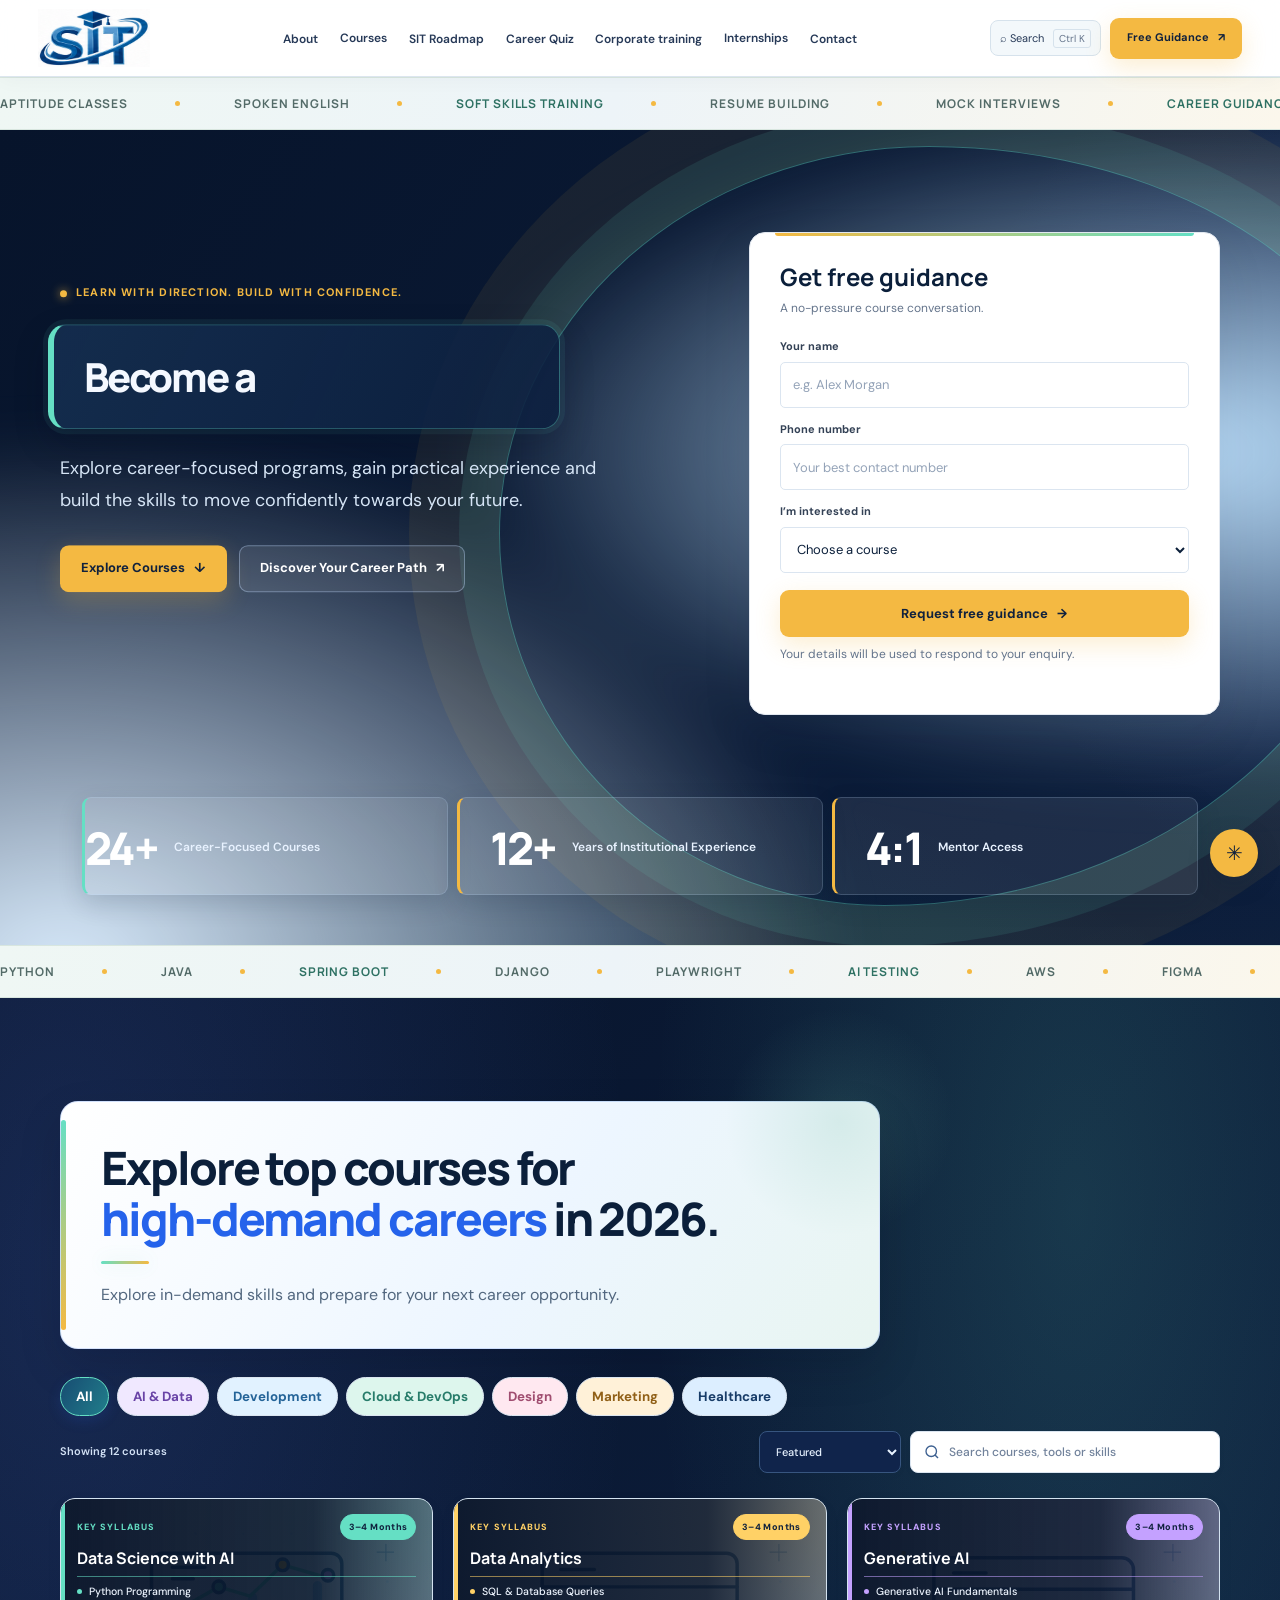
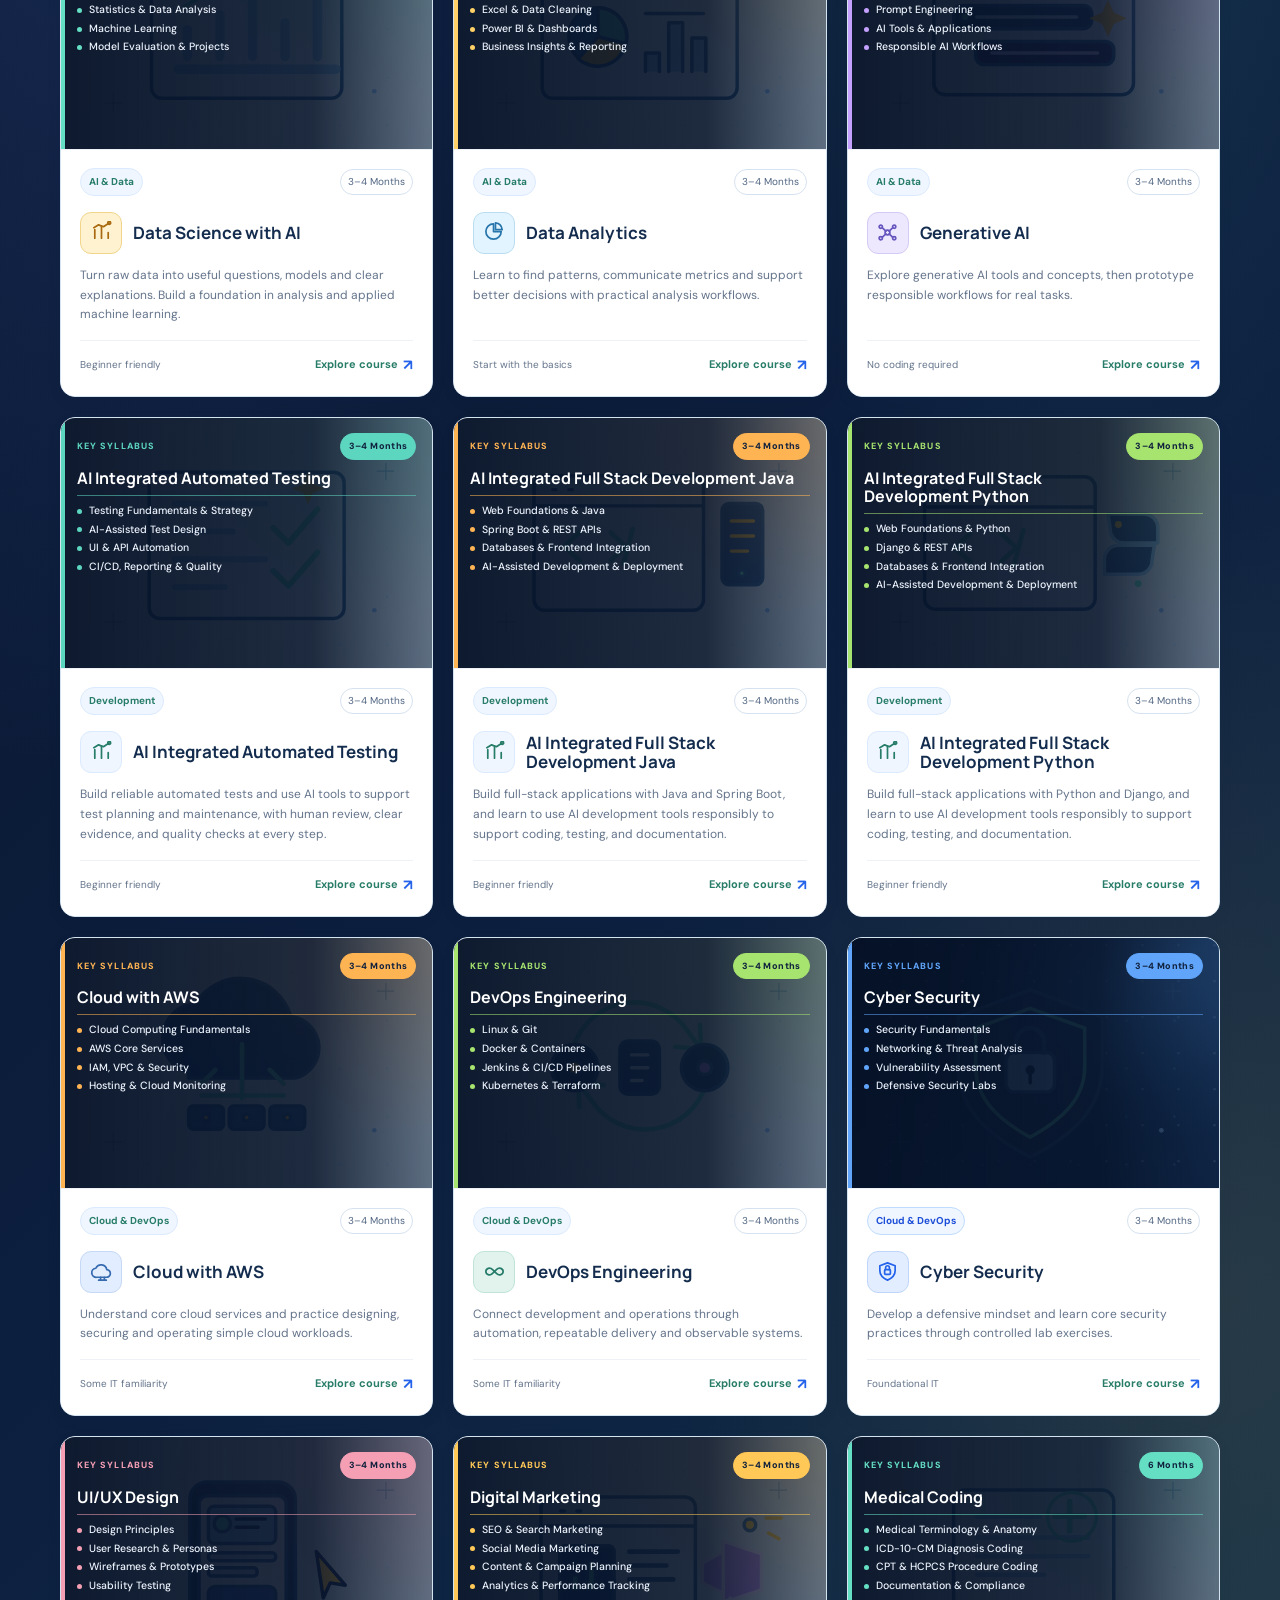
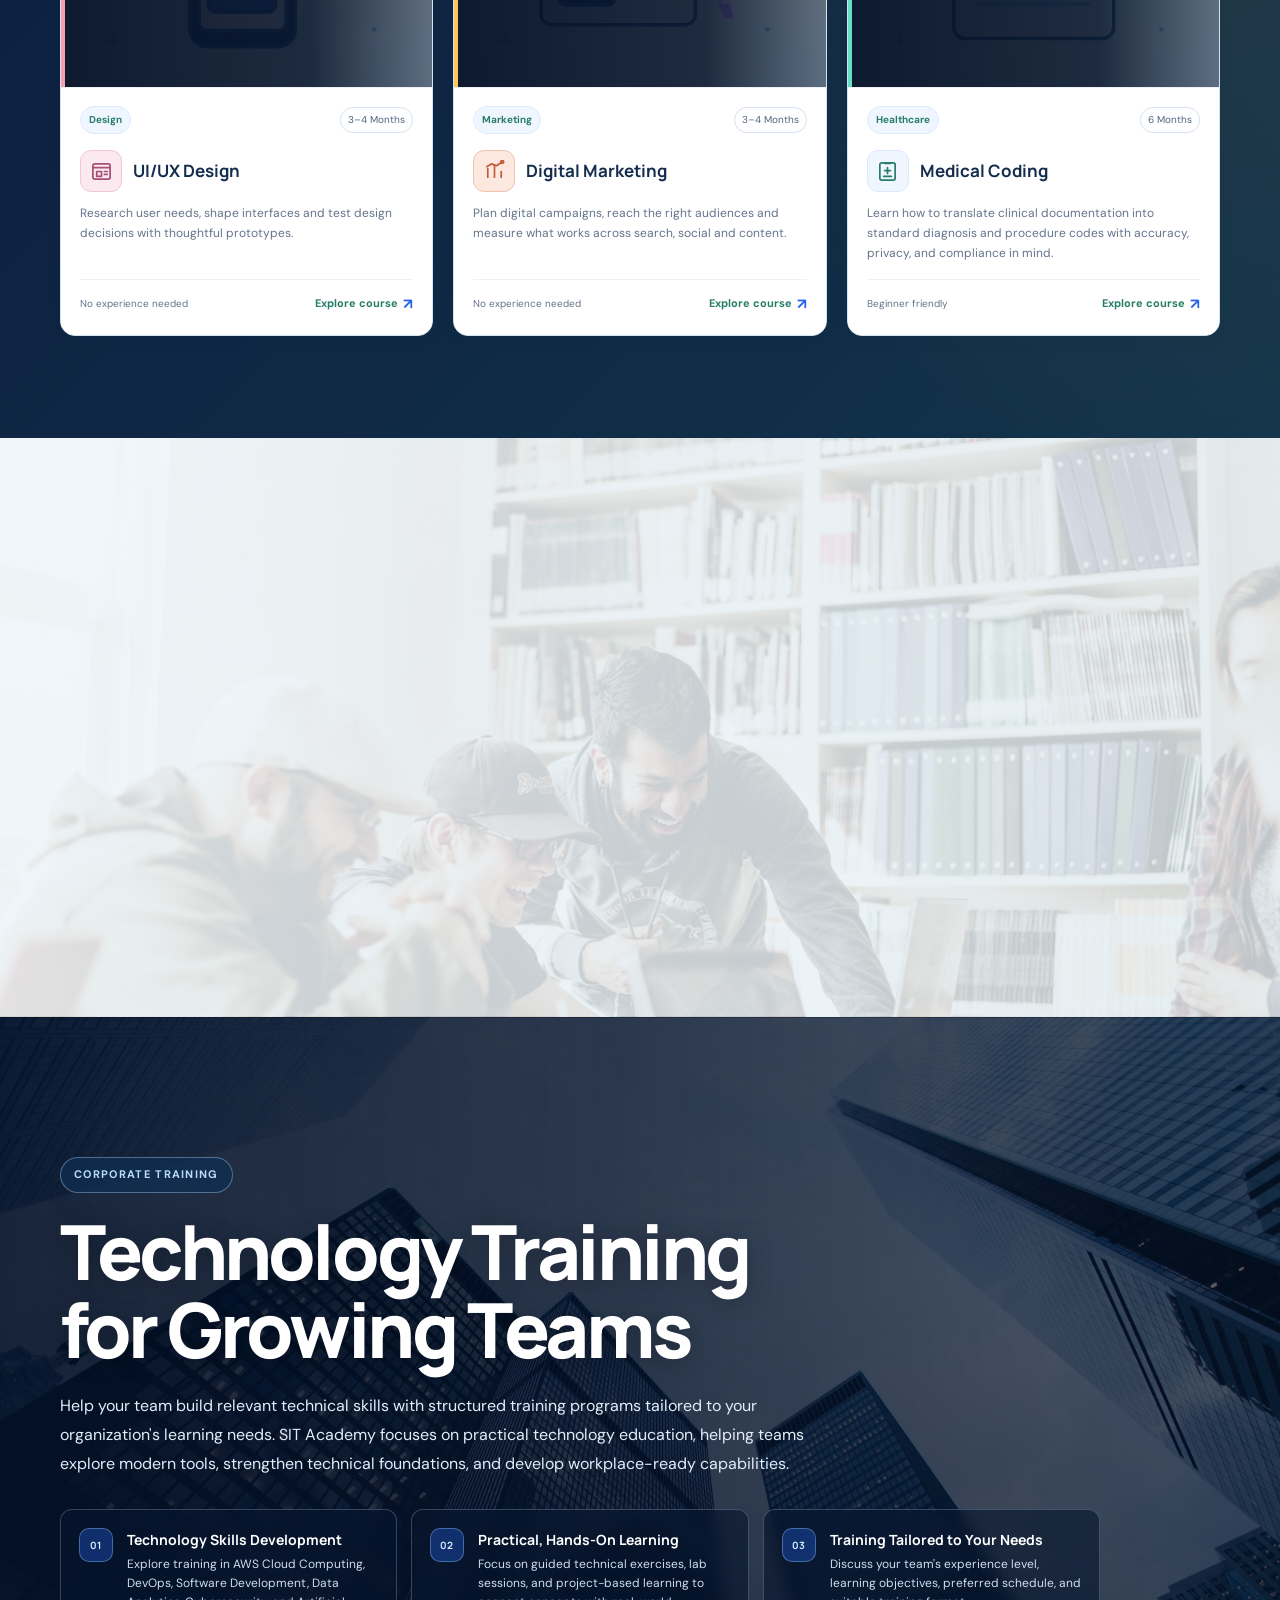
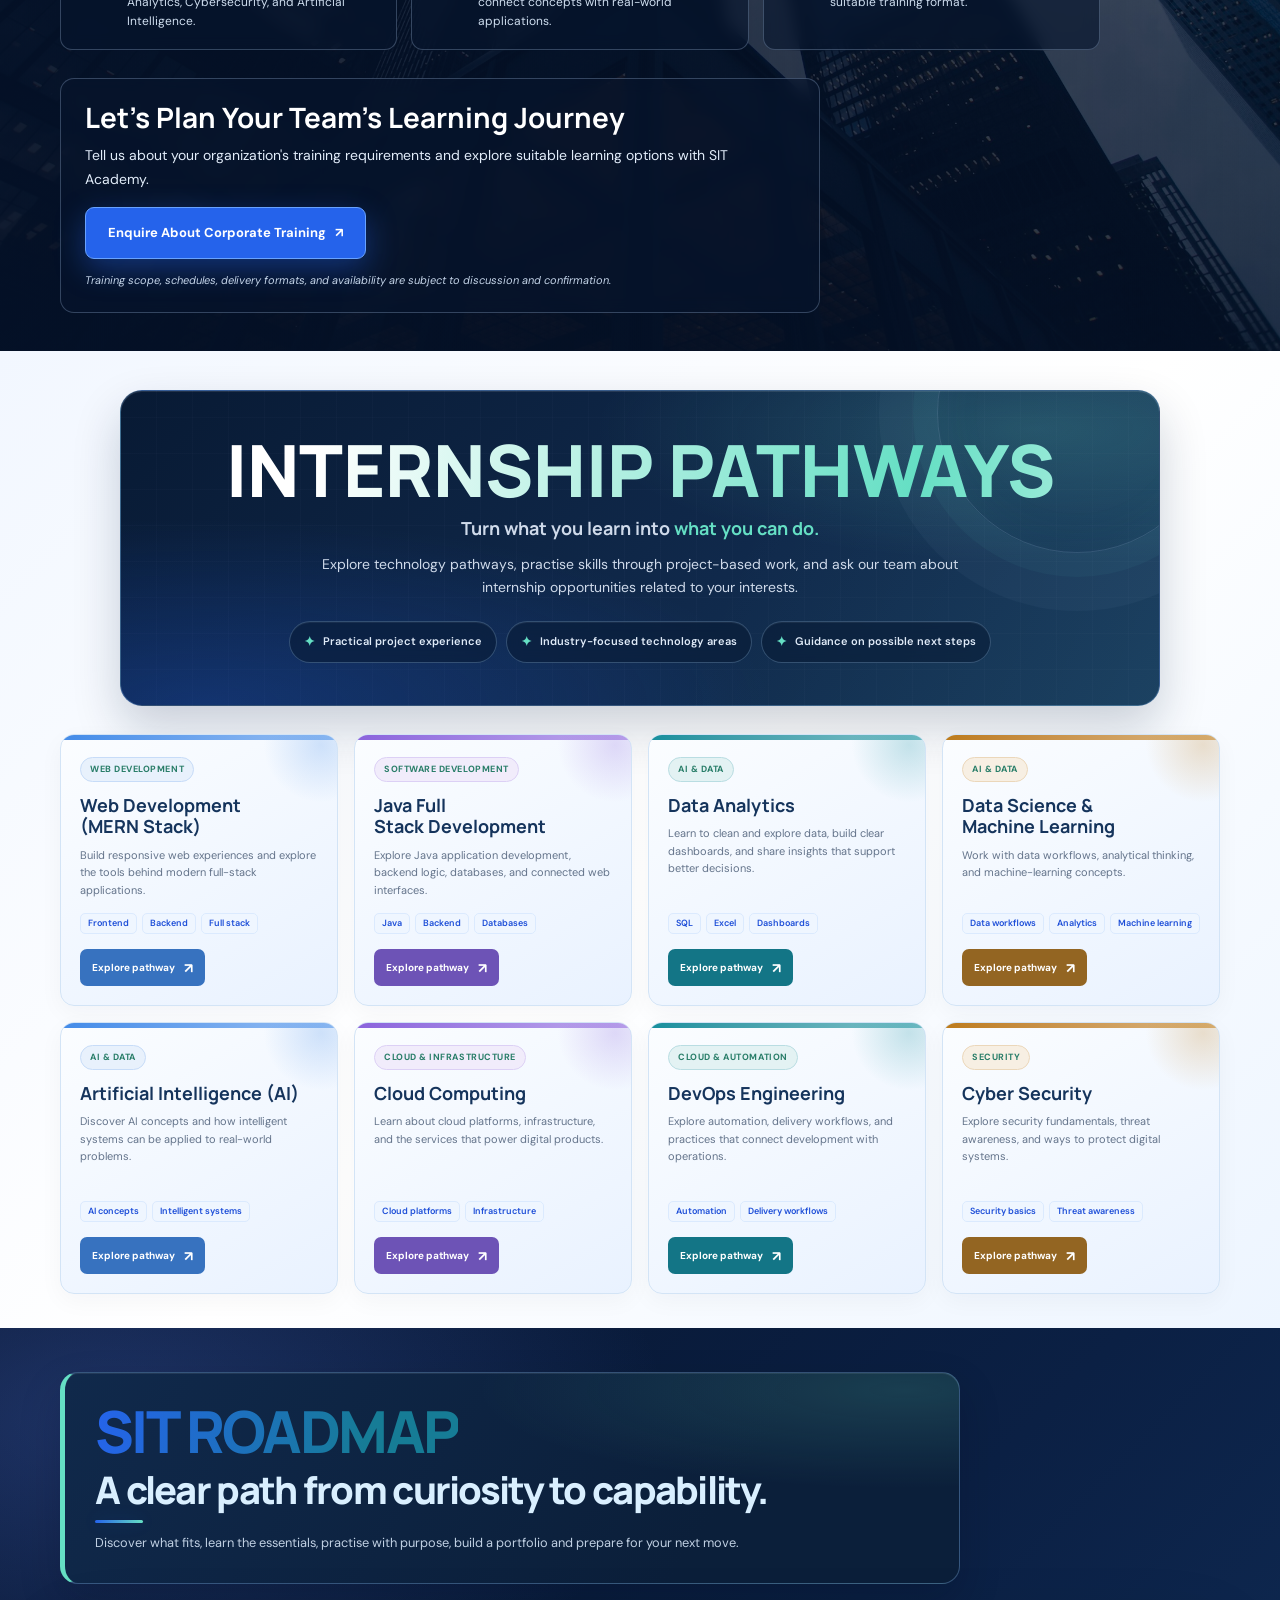
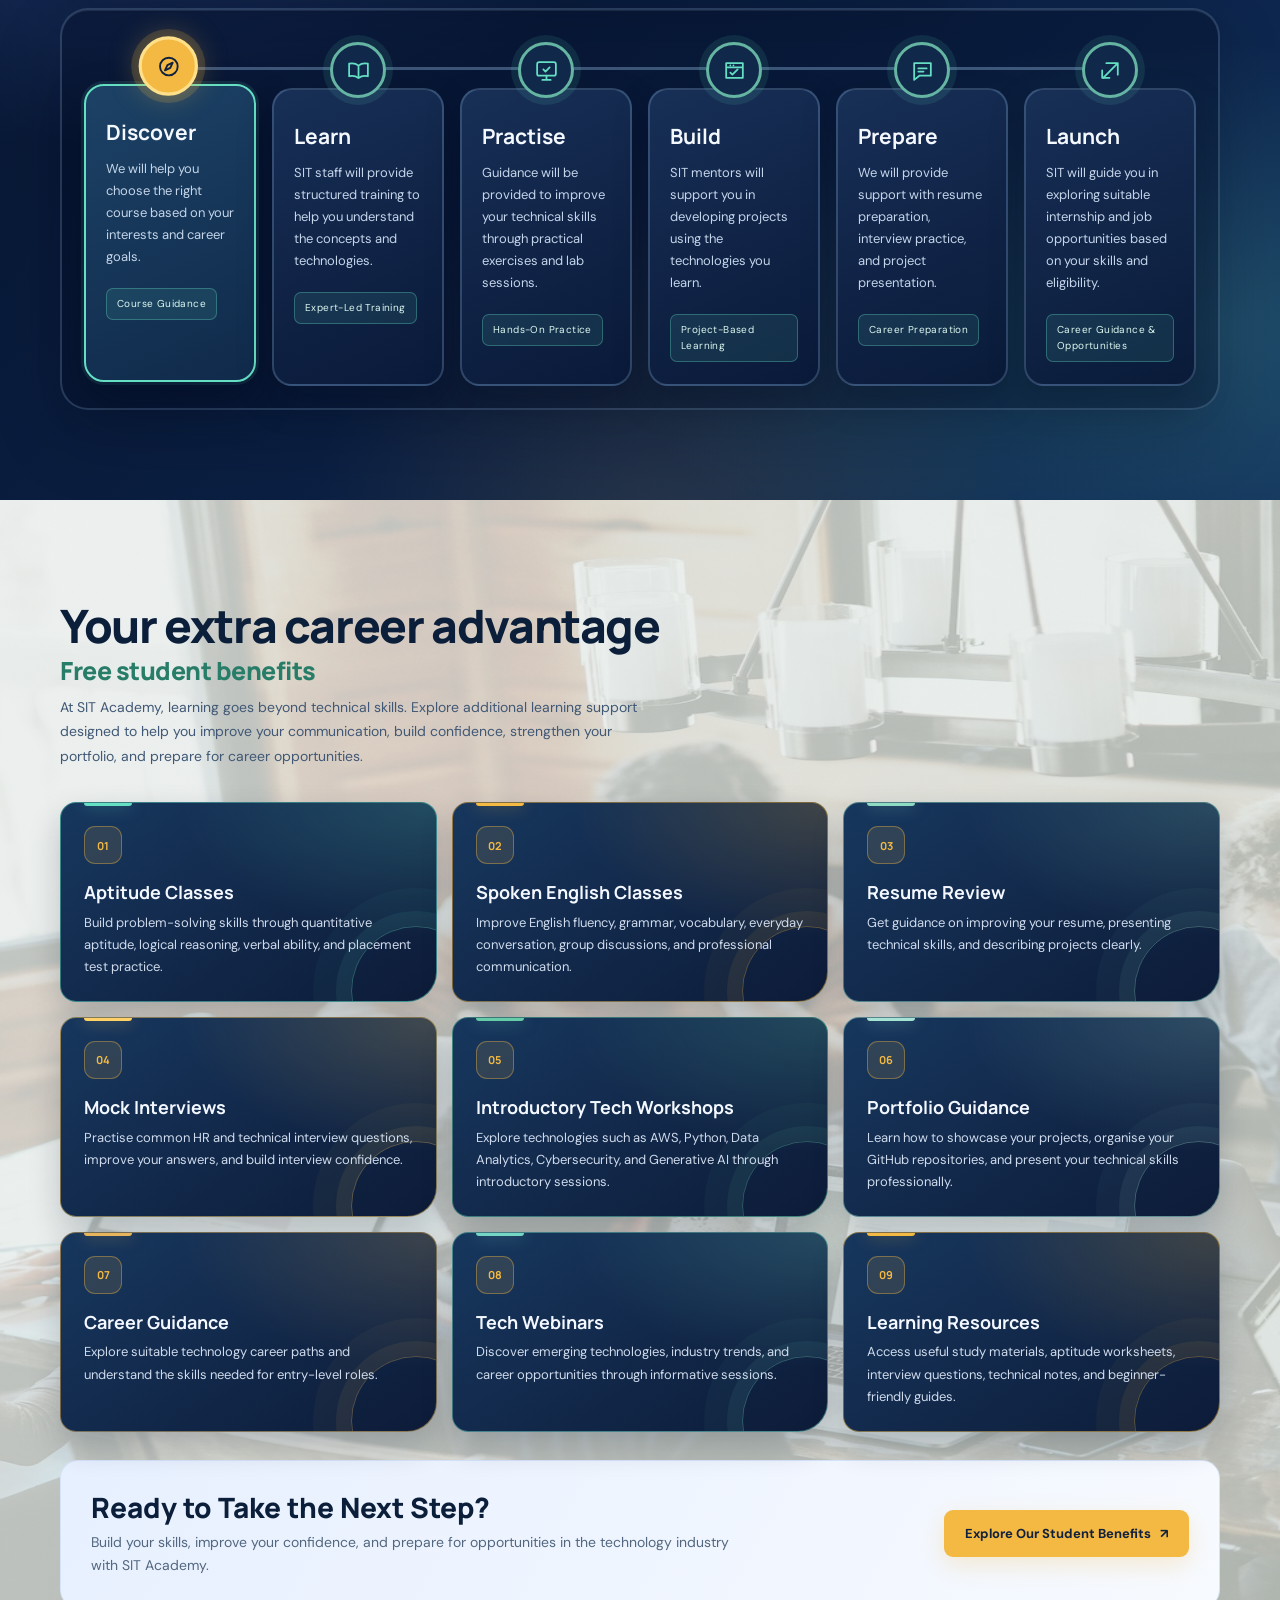
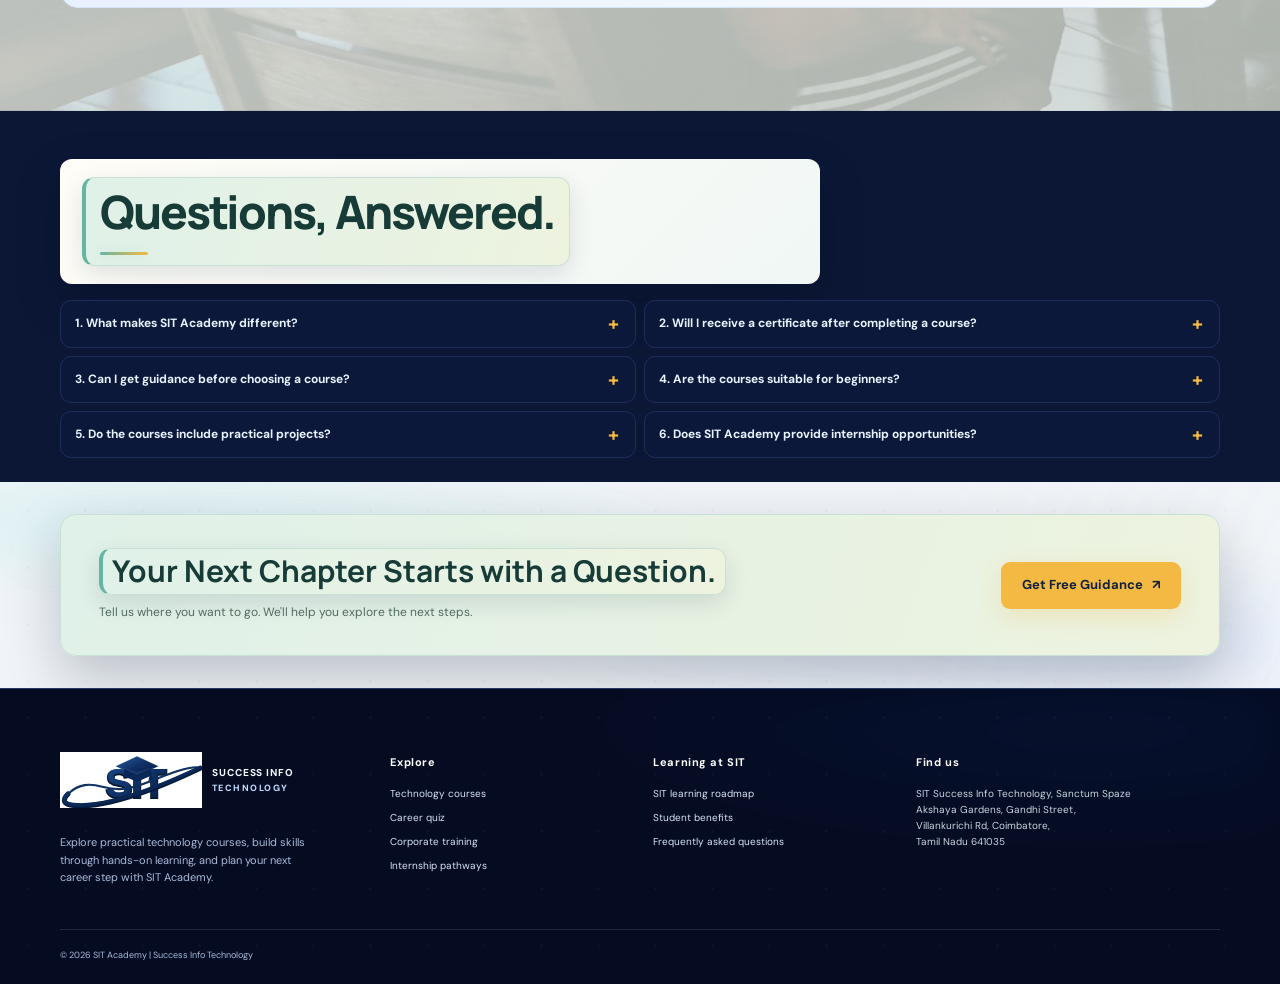
==== commit 780e12f7: "Update SIT website" ====
--- a/index.html
+++ b/index.html
@@ -15,7 +15,7 @@
   <div class="top-progress" id="scrollProgress" aria-hidden="true"></div>
   <header class="header">
     <div class="wrap nav-wrap">
-      <a class="logo" href="#home" aria-label="SIT home"><svg class="logo-mark" viewBox="0 0 40 40" aria-hidden="true"><path d="M20 3.5 36 12.7v14.6L20 36.5 4 27.3V12.7L20 3.5Z" fill="none" stroke="currentColor" stroke-width="1.8"/><path d="m10 15.5 10-5.8 10 5.8-10 5.8-10-5.8Zm0 6 10 5.8 10-5.8" fill="none" stroke="#ffc83d" stroke-width="1.8" stroke-linejoin="round"/><circle cx="20" cy="15.5" r="2.2" fill="#ffc83d"/></svg><span class="logo-badge">SIT</span><span class="logo-word">SUCCESS INFO TECHNOLOGY</span></a>
+      <a class="logo" href="#home" aria-label="SIT home"><img src="images/sit-logo.png" alt="SIT Success Info Technology"></a>
       <nav aria-label="Main navigation">
         <ul class="nav-links" id="navLinks">
           <li><a href="about.html">About</a></li><li class="nav-courses"><button class="nav-course-toggle" id="courseMenuToggle" type="button" aria-expanded="false" aria-controls="courseMenu">Courses</button><div class="course-menu" id="courseMenu" hidden></div></li><li><a href="#roadmap">SIT Roadmap</a></li><li><a href="#finder">Career Quiz</a></li><li><a href="#corporate-training">Corporate training</a></li><li class="nav-internships"><button class="nav-course-toggle nav-internship-toggle" id="internshipMenuToggle" type="button" aria-expanded="false" aria-controls="internshipMenu">Internships</button><div class="internship-nav-menu" id="internshipMenu" hidden><a href="#internship-mern">Web Development (MERN Stack)</a><a href="#internship-java">Java Full Stack Development</a><a href="#internship-analytics">Data Analytics</a><a href="#internship-data">Data Science &amp; Machine Learning</a><a href="#internship-ai">Artificial Intelligence (AI)</a><a href="#internship-cloud">Cloud Computing</a><a href="#internship-devops">DevOps Engineering</a><a href="#internship-security">Cyber Security</a></div></li><li><a href="contact.html">Contact</a></li>
@@ -189,7 +189,7 @@
 
   <footer class="footer">
     <div class="wrap"><div class="footer-grid">
-      <div class="footer-about"><a class="logo" href="#home" aria-label="SIT home"><svg class="logo-mark" viewBox="0 0 40 40" aria-hidden="true"><path d="M20 3.5 36 12.7v14.6L20 36.5 4 27.3V12.7L20 3.5Z" fill="none" stroke="currentColor" stroke-width="1.8"/><path d="m10 15.5 10-5.8 10 5.8-10 5.8-10-5.8Zm0 6 10 5.8 10-5.8" fill="none" stroke="#ffc83d" stroke-width="1.8" stroke-linejoin="round"/><circle cx="20" cy="15.5" r="2.2" fill="#ffc83d"/></svg><span class="logo-badge">SIT</span><span class="logo-word">SUCCESS INFO TECHNOLOGY</span></a><p>Explore practical technology courses, build skills through hands-on learning, and plan your next career step with SIT Academy.</p></div>
+      <div class="footer-about"><a class="logo" href="#home" aria-label="SIT home"><img src="images/sit-logo.svg" alt=""><span class="logo-name">SUCCESS INFO<span>TECHNOLOGY</span></span></a><p>Explore practical technology courses, build skills through hands-on learning, and plan your next career step with SIT Academy.</p></div>
       <div class="footer-col"><h3>Explore</h3><a href="#courses">Technology courses</a><a href="#finder">Career quiz</a><a href="#corporate-training">Corporate training</a><a href="#internships">Internship pathways</a></div>
       <div class="footer-col"><h3>Learning at SIT</h3><a href="#roadmap">SIT learning roadmap</a><a href="#add-on-benefits">Student benefits</a><a href="#faq">Frequently asked questions</a></div>
       <div class="footer-col"><h3>Find us</h3><address>SIT Success Info Technology, Sanctum Spaze<br>Akshaya Gardens, Gandhi Street,<br>Villankurichi Rd, Coimbatore,<br>Tamil Nadu 641035</address></div>
--- a/styles.css
+++ b/styles.css
@@ -82,10 +82,11 @@
     .header { position: sticky; top: 0; z-index: 80; background: rgba(255,255,255,0.9); border-bottom: 1px solid rgba(11,31,58,0.08); backdrop-filter: blur(18px); }
     .nav-wrap { width: 100%; max-width: none; height: 74px; display: flex; align-items: center; gap: 28px; margin-inline: auto; padding-inline: clamp(20px, 3vw, 48px); }
     .nav-wrap > nav { flex: 1; min-width: 0; display: flex; justify-content: center; }
-    .logo { display: inline-flex; align-items: center; flex: 0 0 auto; }
-    .logo > * { display: none; }
-    .logo::before { display: block; width: 200px; aspect-ratio: 1060 / 410; content: ""; background: url("images/sit-logo.png") center / contain no-repeat; transition: transform .25s; }
-    .logo:hover::before { transform: translateY(-2px); }
+    .logo { display: inline-flex; align-items: center; gap: 10px; flex: 0 0 auto; line-height: 1; }
+    .logo img { display: block; width: 112px; height: 74px; object-fit: contain; transition: transform .25s; }
+    .logo:hover img { transform: translateY(-2px); }
+    .logo-name { display: grid; gap: 4px; color: #0b1f3a; font-size: 10px; font-weight: 800; letter-spacing: .09em; line-height: 1.2; white-space: nowrap; }
+    .logo-name span { color: #2563eb; font-size: 9px; letter-spacing: .16em; }
     .nav-links { display: flex; align-items: center; justify-content: center; gap: 21px; margin: 0 auto; padding: 0; list-style: none; }
     .nav-links a { color: var(--deep-navy); font-size: 12px; font-weight: 600; transition: color .2s; }
     .nav-links a:hover { color: var(--primary-blue); }
@@ -544,7 +545,9 @@
     .footer::before { position: absolute; z-index: -1; inset: 0; content: ""; opacity: .72; background: radial-gradient(ellipse at 12% 20%, #536fea32 0, transparent 34%), radial-gradient(ellipse at 82% 25%, #45c6b730 0, transparent 32%), radial-gradient(ellipse at 66% 88%, #f6bc4a21 0, transparent 32%), radial-gradient(ellipse at 35% 78%, #a05fe51d 0, transparent 30%); background-size: 160% 160%; filter: blur(20px); animation: page-color-drift 13s ease-in-out infinite alternate, page-color-shift 27s linear infinite; pointer-events: none; }
     .footer::after { position: absolute; z-index: -1; inset: 0; content: ""; opacity: .18; background-image: radial-gradient(circle, #ffffff8a 0 1px, transparent 1.7px), linear-gradient(115deg, transparent 30%, #ffffff0c 49%, transparent 68%); background-size: 57px 57px, 220% 100%; animation: page-particle-drift 19s linear infinite, page-sheen-drift 12s ease-in-out infinite alternate; pointer-events: none; }
     .footer-grid { display: grid; grid-template-columns: 1.3fr 1fr 1fr 1.35fr; gap: 38px; padding-bottom: 42px; }
-    .footer .logo::before { width: 240px; border-radius: 3px; background-color: #f8fafc; }
+    .footer .logo img { width: 142px; height: 58px; }
+    .footer .logo-name { color: #f4f8ff; }
+    .footer .logo-name span { color: #bfdbfe; }
     .footer-about p { max-width: 250px; margin: 18px 0 0; color: #8ea3c8; font-size: 11px; }
     .footer-col h3 { margin: 3px 0 14px; color: #dce9ff; font-size: 11px; letter-spacing: .05em; }
     .footer-col p { margin: 8px 0; color: #8ea3c8; font-size: 10px; line-height: 1.6; }
@@ -632,7 +635,8 @@
       html { scroll-padding-top: 70px; }.wrap { width: min(100% - 34px, var(--wrap)); }.section { padding: 72px 0; }
       .announcement { font-size: 10px; gap: 6px; }.announcement a { margin-left: 0; }
       .nav-wrap { width: 100%; height: 64px; justify-content: space-between; padding-inline: 17px; }.menu-toggle { display: block; order: 3; }.nav-actions { margin-left: auto; }.search-trigger { width: 39px; height: 39px; padding: 0; justify-content: center; font-size: 0; }.search-trigger kbd { display: none; }
-      .header .logo::before { width: min(168px, 42vw); }
+      .header .logo img { width: min(100px, 29vw); height: 62px; }
+      .header .logo { gap: 7px; }
       .nav-links { position: absolute; top: 64px; left: 0; right: 0; display: none; align-items: stretch; padding: 10px 18px 17px; background: #07112d; border-bottom: 1px solid var(--line); }
       .nav-links.open { display: grid; grid-template-columns: repeat(2, 1fr); gap: 2px 12px; }.nav-links a { display: block; padding: 10px; font-size: 12px; }
       .nav-courses, .nav-internships { grid-column: 1/-1; }
@@ -967,7 +971,7 @@
       background-color: #0b1f3a;
       background-image:
         linear-gradient(110deg, rgba(5, 15, 38, .76), rgba(9, 26, 54, .58)),
-        url("https://lh3.googleusercontent.com/gps-cs-s/ANWiy9SerdIh_VHO3kI3TICJwqDs2Dakkeg7WNN6AfwFVYEOMRslB3E10wKA9clsss4UXSO8arVez26WDoH3RiYqyasn5BCYkq-nPkXBtjE0wHQz5BM3Ghd0BNcPrgL4j50RcyKS-Iewt-oOmAgq=w1200-h1800-k-no");
+        url("images/sanctum-spaze-background.jpg");
       background-position: center, center 45%;
       background-size: cover;
     }
@@ -985,7 +989,7 @@
     .contact-info-bar a { color: #91f0d9; text-decoration: underline; text-underline-offset: 3px; }
     .contact-info-bar small { color: #a9bbd9; font-size: 10px; }
     .contact-location-section { background: #f0f7ff; }
-    .contact-location-card { display: flex; align-items: center; justify-content: space-between; gap: 28px; padding: clamp(26px, 4vw, 42px); color: #f4f8ff; background-color: #0b1f3a; background-image: linear-gradient(110deg, rgba(5, 15, 38, .82), rgba(9, 26, 54, .68)), url("https://lh3.googleusercontent.com/gps-cs-s/ANWiy9SerdIh_VHO3kI3TICJwqDs2Dakkeg7WNN6AfwFVYEOMRslB3E10wKA9clsss4UXSO8arVez26WDoH3RiYqyasn5BCYkq-nPkXBtjE0wHQz5BM3Ghd0BNcPrgL4j50RcyKS-Iewt-oOmAgq=w1200-h1800-k-no"); background-position: center, center 45%; background-size: cover; border: 1px solid rgba(101, 223, 196, .3); border-radius: 16px; box-shadow: 0 20px 55px rgba(11, 31, 58, .2); }
+    .contact-location-card { display: flex; align-items: center; justify-content: space-between; gap: 28px; padding: clamp(26px, 4vw, 42px); color: #f4f8ff; background-color: #0b1f3a; background-image: linear-gradient(110deg, rgba(5, 15, 38, .82), rgba(9, 26, 54, .68)), url("images/sanctum-spaze-background.jpg"); background-position: center, center 45%; background-size: cover; border: 1px solid rgba(101, 223, 196, .3); border-radius: 16px; box-shadow: 0 20px 55px rgba(11, 31, 58, .2); }
     .contact-location-card .eyebrow { margin: 0 0 14px; color: #91f0d9; }
     .contact-location-card h2 { margin: 0; color: #fff; font: 800 clamp(24px, 3vw, 34px)/1.12 var(--display); }
     .contact-location-card address { margin: 18px 0; color: #e0ebf8; font-size: 14px; font-style: normal; line-height: 1.8; }
@@ -1002,10 +1006,18 @@
     .contact-page .contact-enquiry-card .field select { min-height: 49px; padding-inline: 14px; border-radius: 8px; }
     .contact-page .contact-enquiry-card .btn { min-height: 50px; margin-top: 8px; border-radius: 9px; }
     .contact-page .contact-enquiry-card .form-note { margin-top: 12px; line-height: 1.55; }
+    .contact-page .form-stage { max-width: 650px; }
+    .contact-page .contact-enquiry-card { max-width: 650px; }
+    .contact-form-grid { display: grid; grid-template-columns: repeat(2, minmax(0, 1fr)); column-gap: 16px; }
+    .contact-form-grid .field { min-width: 0; }
+    .contact-form-grid .field--full { grid-column: 1 / -1; }
+    .contact-page .contact-enquiry-card .contact-form-grid .field[hidden] { display: none; }
     @media (max-width: 760px) {
       .contact-page .contact-layout { grid-template-columns: 1fr; gap: 30px; }
       .contact-page .form-stage { justify-self: stretch; max-width: 520px; transform: none; }
       .contact-page .contact-enquiry-card { max-width: none; }
+      .contact-form-grid { grid-template-columns: 1fr; }
+      .contact-form-grid .field--full { grid-column: auto; }
       .contact-location-card { align-items: flex-start; flex-direction: column; }
       .contact-info-bar-inner { align-items: flex-start; flex-direction: column; gap: 8px; padding-block: 13px; }
     }
@@ -1124,6 +1136,7 @@
       .footer-grid { grid-template-columns: repeat(2, minmax(0, 1fr)); }
     }
     @media (max-width: 480px) {
+      .header .logo img { width: min(90px, 27vw); height: 60px; }
       .wrap { width: min(100% - 34px, var(--wrap)); }
       .hero h1 { font-size: clamp(40px, 11.5vw, 52px); }
       .hero-buttons { align-items: stretch; flex-direction: column; }
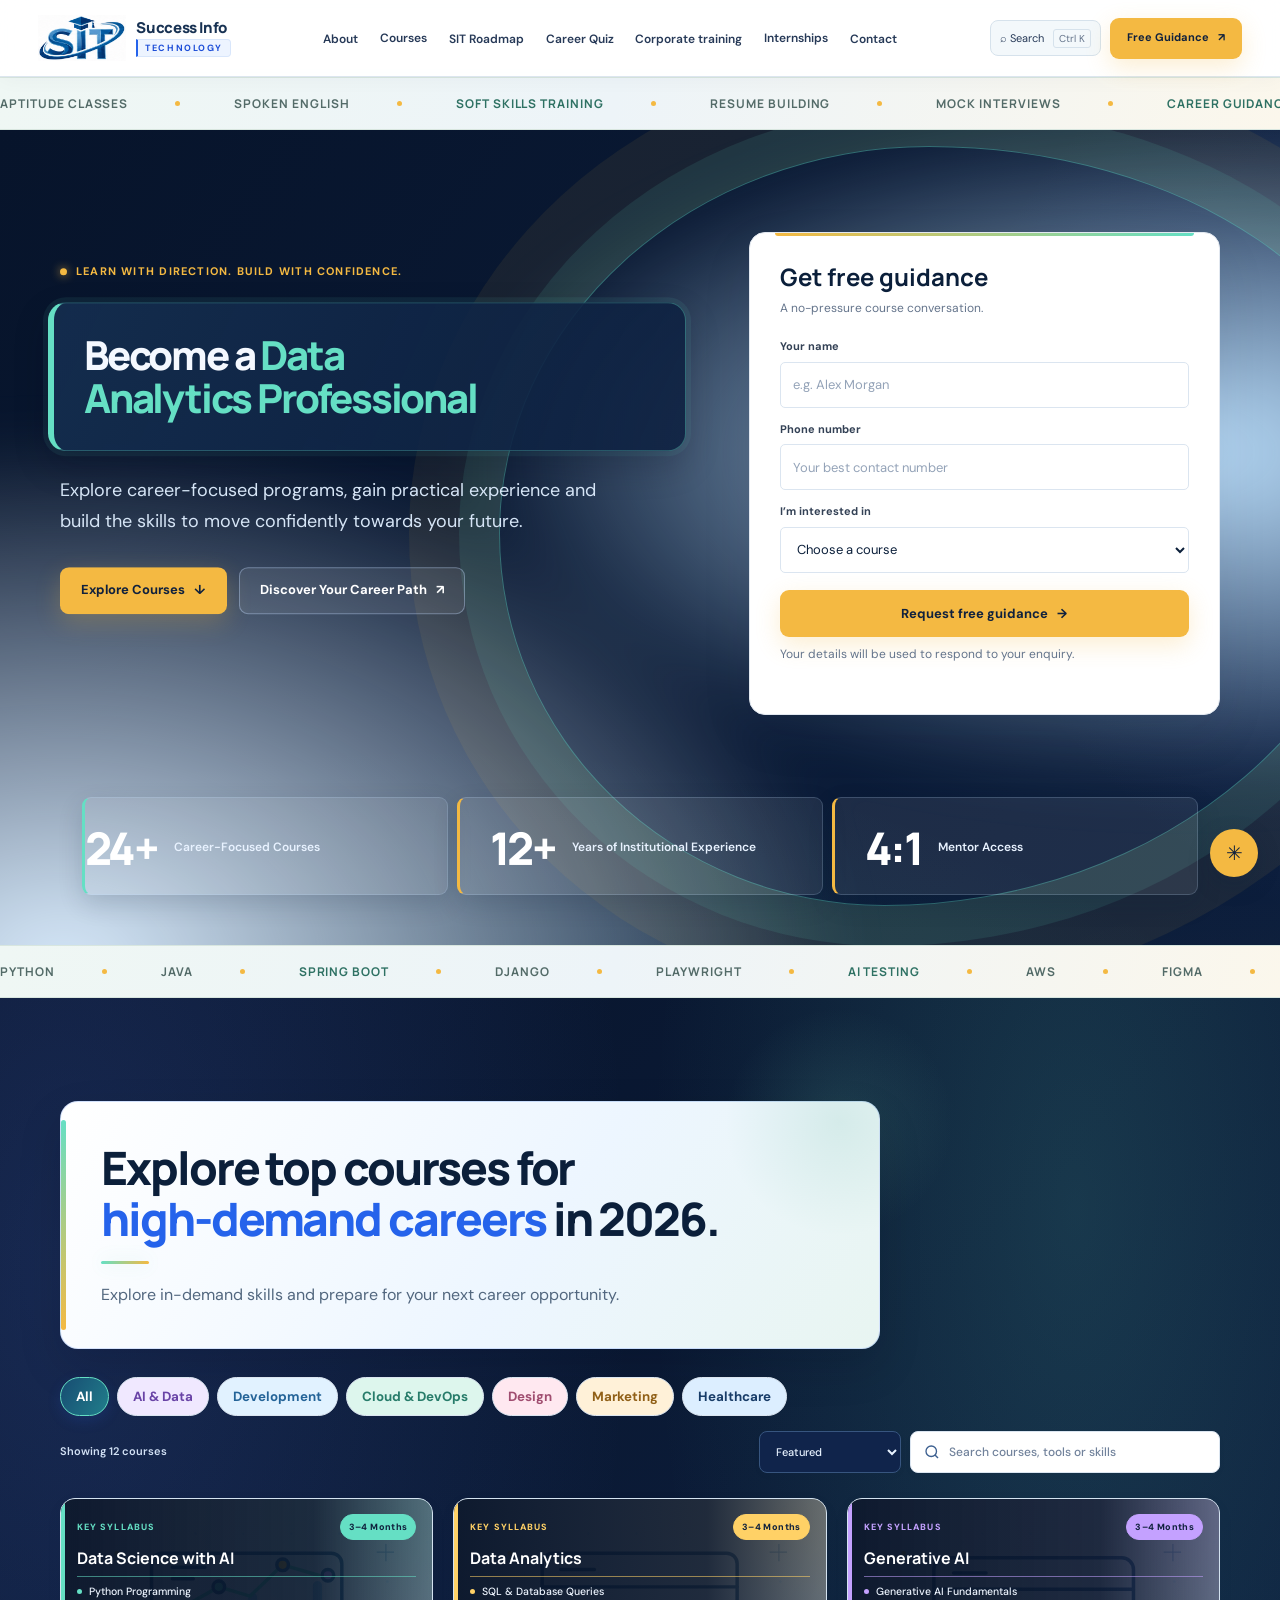
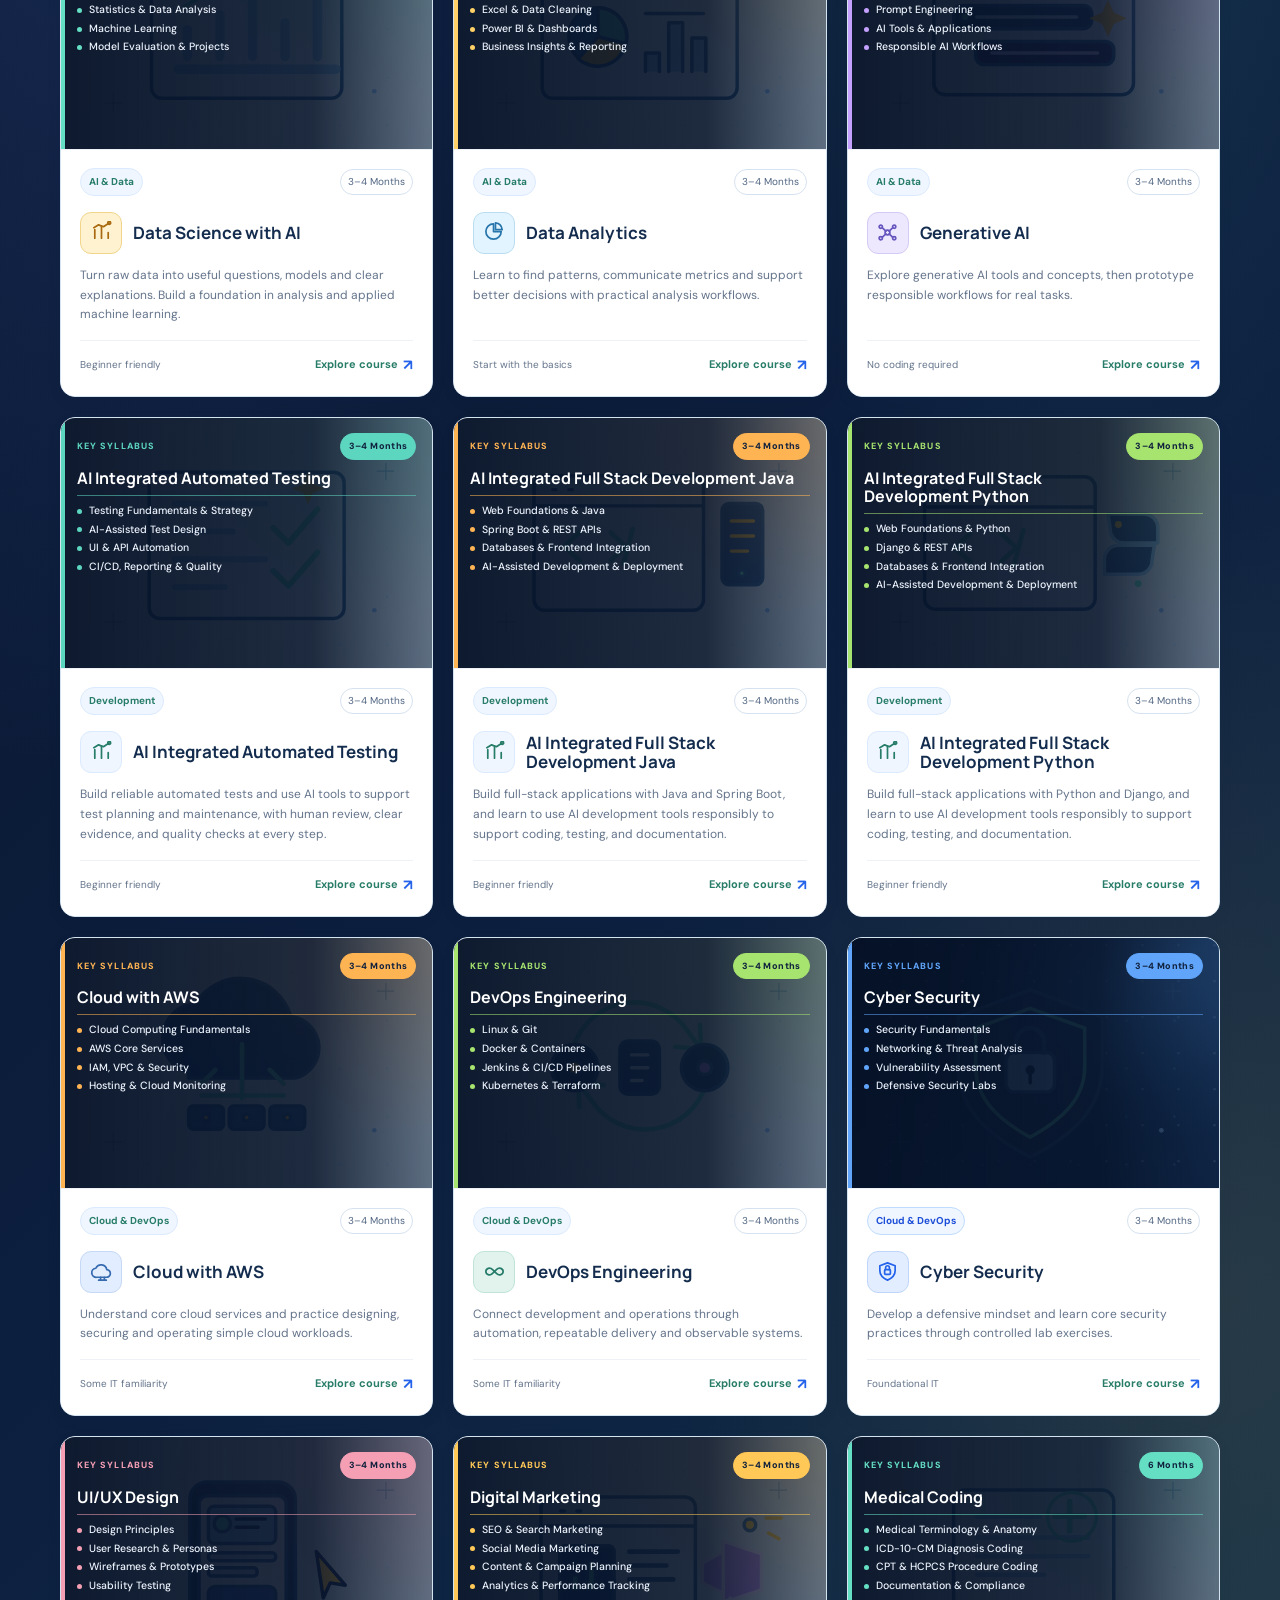
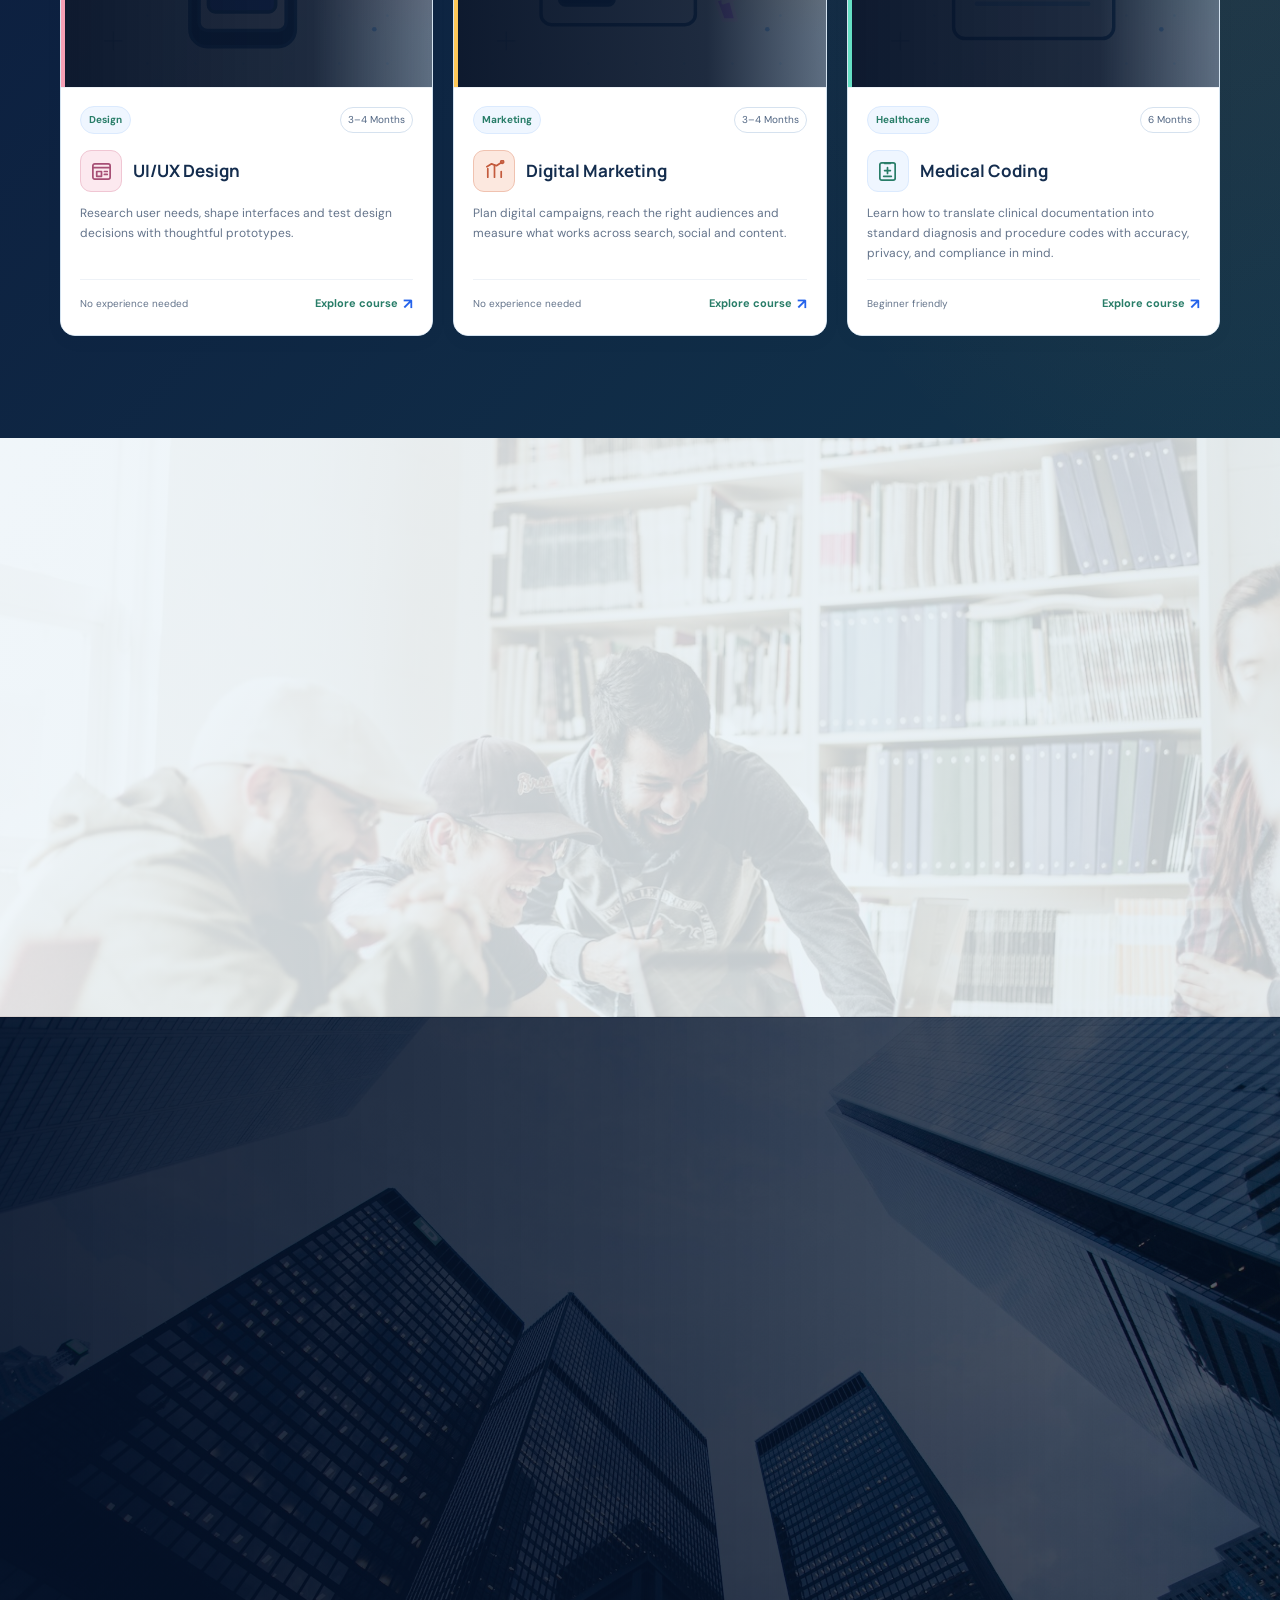
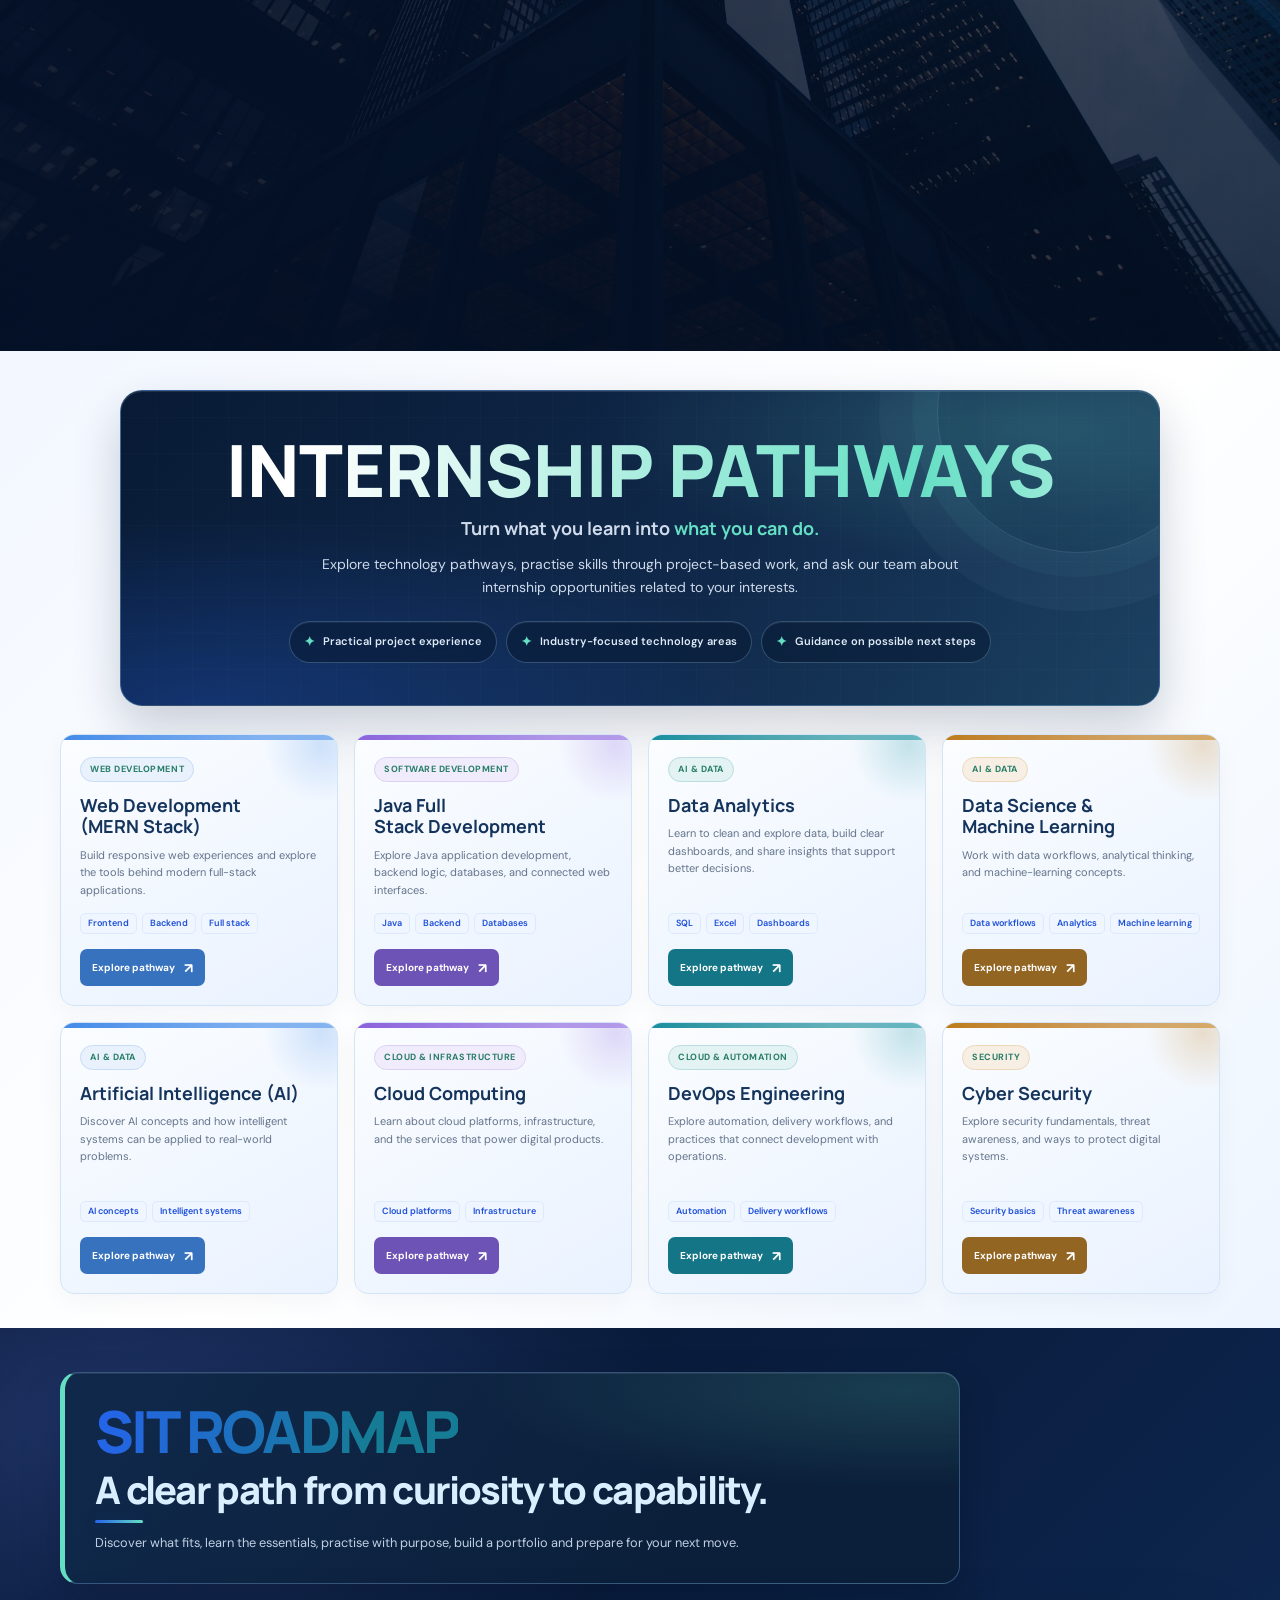
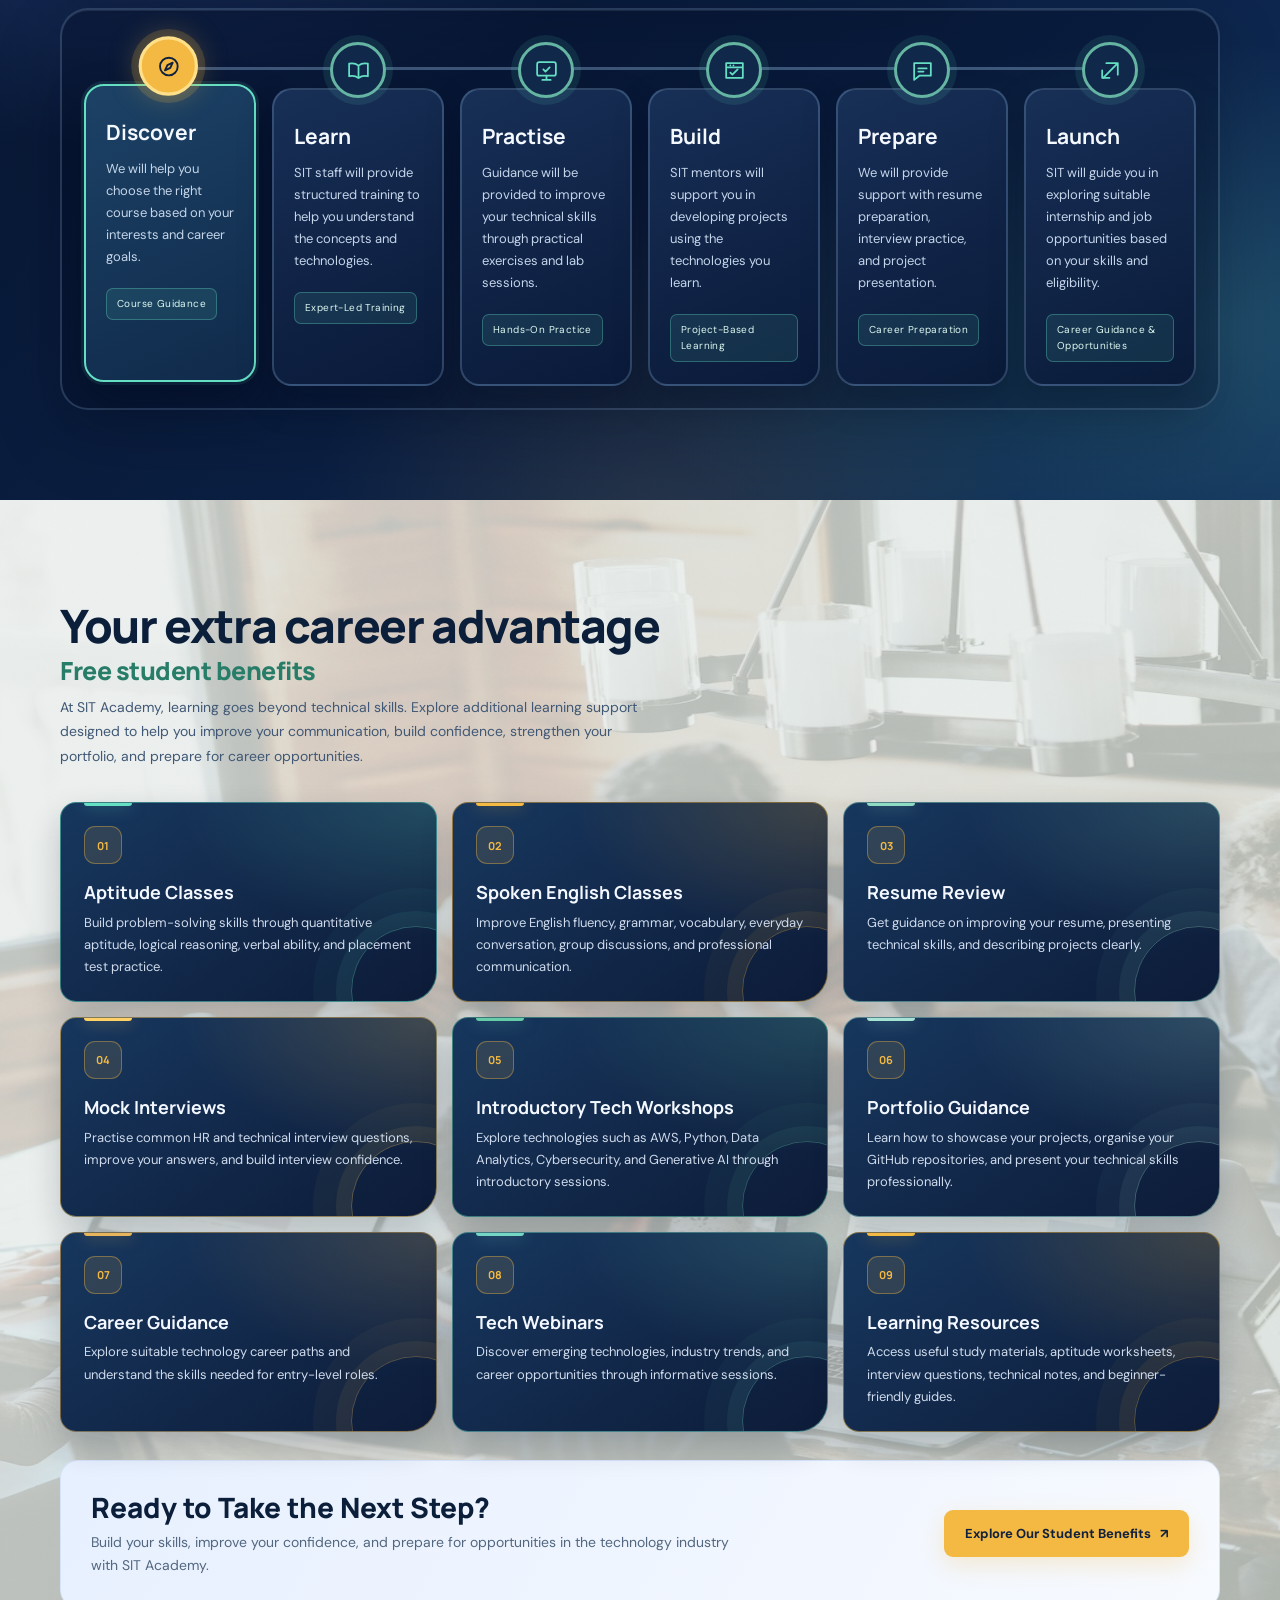
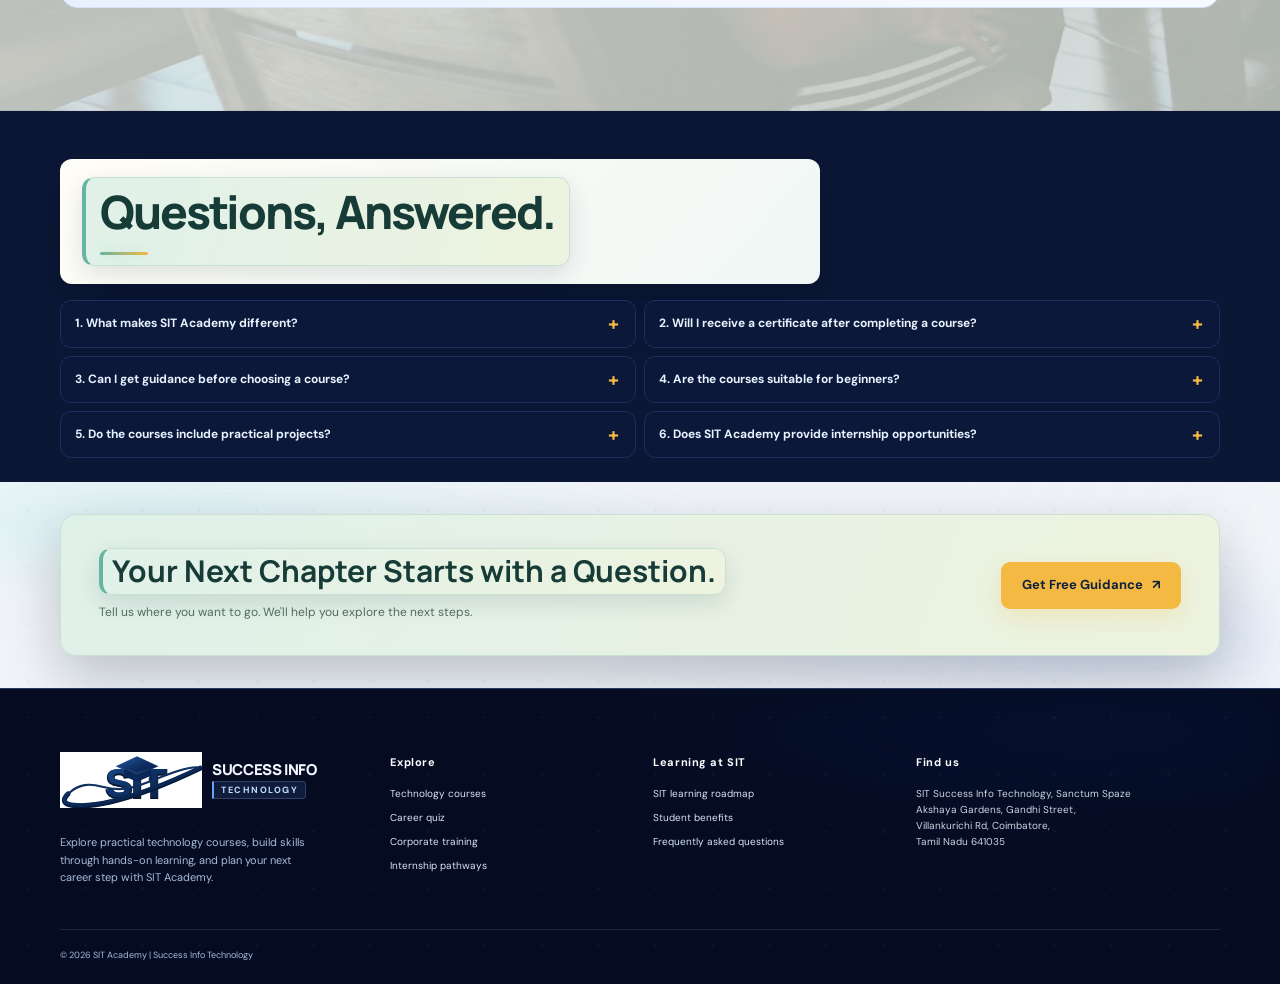
==== commit 65bb4486: "Update SIT website" ====
--- a/index.html
+++ b/index.html
@@ -15,7 +15,7 @@
   <div class="top-progress" id="scrollProgress" aria-hidden="true"></div>
   <header class="header">
     <div class="wrap nav-wrap">
-      <a class="logo" href="#home" aria-label="SIT home"><img src="images/sit-logo.png" alt="SIT Success Info Technology"></a>
+      <a class="logo" href="#home" aria-label="SIT home"><img src="images/sit-logo.png" alt=""><span class="logo-name">Success Info<span>Technology</span></span></a>
       <nav aria-label="Main navigation">
         <ul class="nav-links" id="navLinks">
           <li><a href="about.html">About</a></li><li class="nav-courses"><button class="nav-course-toggle" id="courseMenuToggle" type="button" aria-expanded="false" aria-controls="courseMenu">Courses</button><div class="course-menu" id="courseMenu" hidden></div></li><li><a href="#roadmap">SIT Roadmap</a></li><li><a href="#finder">Career Quiz</a></li><li><a href="#corporate-training">Corporate training</a></li><li class="nav-internships"><button class="nav-course-toggle nav-internship-toggle" id="internshipMenuToggle" type="button" aria-expanded="false" aria-controls="internshipMenu">Internships</button><div class="internship-nav-menu" id="internshipMenu" hidden><a href="#internship-mern">Web Development (MERN Stack)</a><a href="#internship-java">Java Full Stack Development</a><a href="#internship-analytics">Data Analytics</a><a href="#internship-data">Data Science &amp; Machine Learning</a><a href="#internship-ai">Artificial Intelligence (AI)</a><a href="#internship-cloud">Cloud Computing</a><a href="#internship-devops">DevOps Engineering</a><a href="#internship-security">Cyber Security</a></div></li><li><a href="contact.html">Contact</a></li>
--- a/styles.css
+++ b/styles.css
@@ -83,10 +83,10 @@
     .nav-wrap { width: 100%; max-width: none; height: 74px; display: flex; align-items: center; gap: 28px; margin-inline: auto; padding-inline: clamp(20px, 3vw, 48px); }
     .nav-wrap > nav { flex: 1; min-width: 0; display: flex; justify-content: center; }
     .logo { display: inline-flex; align-items: center; gap: 10px; flex: 0 0 auto; line-height: 1; }
-    .logo img { display: block; width: 112px; height: 74px; object-fit: contain; transition: transform .25s; }
+    .logo img { display: block; width: 88px; height: 48px; object-fit: contain; transition: transform .25s; }
     .logo:hover img { transform: translateY(-2px); }
-    .logo-name { display: grid; gap: 4px; color: #0b1f3a; font-size: 10px; font-weight: 800; letter-spacing: .09em; line-height: 1.2; white-space: nowrap; }
-    .logo-name span { color: #2563eb; font-size: 9px; letter-spacing: .16em; }
+    .logo-name { display: grid; justify-items: start; gap: 4px; color: #183253; font: 800 15px/1 var(--display); letter-spacing: -.025em; white-space: nowrap; }
+    .logo-name span { width: max-content; padding: 4px 7px 3px; color: #1d4ed8; background: #edf4ff; border: 1px solid #d8e6fb; border-left: 2px solid #2563eb; border-radius: 0 4px 4px 0; font: 700 9px/1 var(--body); letter-spacing: .17em; text-transform: uppercase; }
     .nav-links { display: flex; align-items: center; justify-content: center; gap: 21px; margin: 0 auto; padding: 0; list-style: none; }
     .nav-links a { color: var(--deep-navy); font-size: 12px; font-weight: 600; transition: color .2s; }
     .nav-links a:hover { color: var(--primary-blue); }
@@ -547,7 +547,7 @@
     .footer-grid { display: grid; grid-template-columns: 1.3fr 1fr 1fr 1.35fr; gap: 38px; padding-bottom: 42px; }
     .footer .logo img { width: 142px; height: 58px; }
     .footer .logo-name { color: #f4f8ff; }
-    .footer .logo-name span { color: #bfdbfe; }
+    .footer .logo-name span { color: #bfdbfe; background: rgba(71, 115, 190, .16); border-color: rgba(147, 184, 240, .25); border-left-color: #60a5fa; }
     .footer-about p { max-width: 250px; margin: 18px 0 0; color: #8ea3c8; font-size: 11px; }
     .footer-col h3 { margin: 3px 0 14px; color: #dce9ff; font-size: 11px; letter-spacing: .05em; }
     .footer-col p { margin: 8px 0; color: #8ea3c8; font-size: 10px; line-height: 1.6; }
@@ -628,6 +628,7 @@
 
     @media (max-width: 1000px) {
       .nav-wrap { gap: 15px; }.nav-links { gap: 12px; }.nav-links a, .nav-course-toggle { font-size: 11px; }.nav-actions .btn { display: none; }
+      .header .logo img { width: 80px; height: 44px; }
       .hero-layout { gap: 30px; }.hero h1 { font-size: clamp(37px, 5.12vw, 54px); }
       .addon-benefits-grid { grid-template-columns: repeat(2, minmax(0, 1fr)); }
     }
@@ -635,8 +636,10 @@
       html { scroll-padding-top: 70px; }.wrap { width: min(100% - 34px, var(--wrap)); }.section { padding: 72px 0; }
       .announcement { font-size: 10px; gap: 6px; }.announcement a { margin-left: 0; }
       .nav-wrap { width: 100%; height: 64px; justify-content: space-between; padding-inline: 17px; }.menu-toggle { display: block; order: 3; }.nav-actions { margin-left: auto; }.search-trigger { width: 39px; height: 39px; padding: 0; justify-content: center; font-size: 0; }.search-trigger kbd { display: none; }
-      .header .logo img { width: min(100px, 29vw); height: 62px; }
+      .header .logo img { width: min(72px, 20vw); height: 40px; }
       .header .logo { gap: 7px; }
+      .header .logo-name { font-size: 14px; }
+      .header .logo-name span { padding: 3px 6px 2px; font-size: 8px; }
       .nav-links { position: absolute; top: 64px; left: 0; right: 0; display: none; align-items: stretch; padding: 10px 18px 17px; background: #07112d; border-bottom: 1px solid var(--line); }
       .nav-links.open { display: grid; grid-template-columns: repeat(2, 1fr); gap: 2px 12px; }.nav-links a { display: block; padding: 10px; font-size: 12px; }
       .nav-courses, .nav-internships { grid-column: 1/-1; }
@@ -1136,7 +1139,9 @@
       .footer-grid { grid-template-columns: repeat(2, minmax(0, 1fr)); }
     }
     @media (max-width: 480px) {
-      .header .logo img { width: min(90px, 27vw); height: 60px; }
+      .header .logo img { width: min(66px, 19vw); height: 36px; }
+      .header .logo-name { font-size: 12px; }
+      .header .logo-name span { padding: 3px 5px 2px; font-size: 7px; }
       .wrap { width: min(100% - 34px, var(--wrap)); }
       .hero h1 { font-size: clamp(40px, 11.5vw, 52px); }
       .hero-buttons { align-items: stretch; flex-direction: column; }
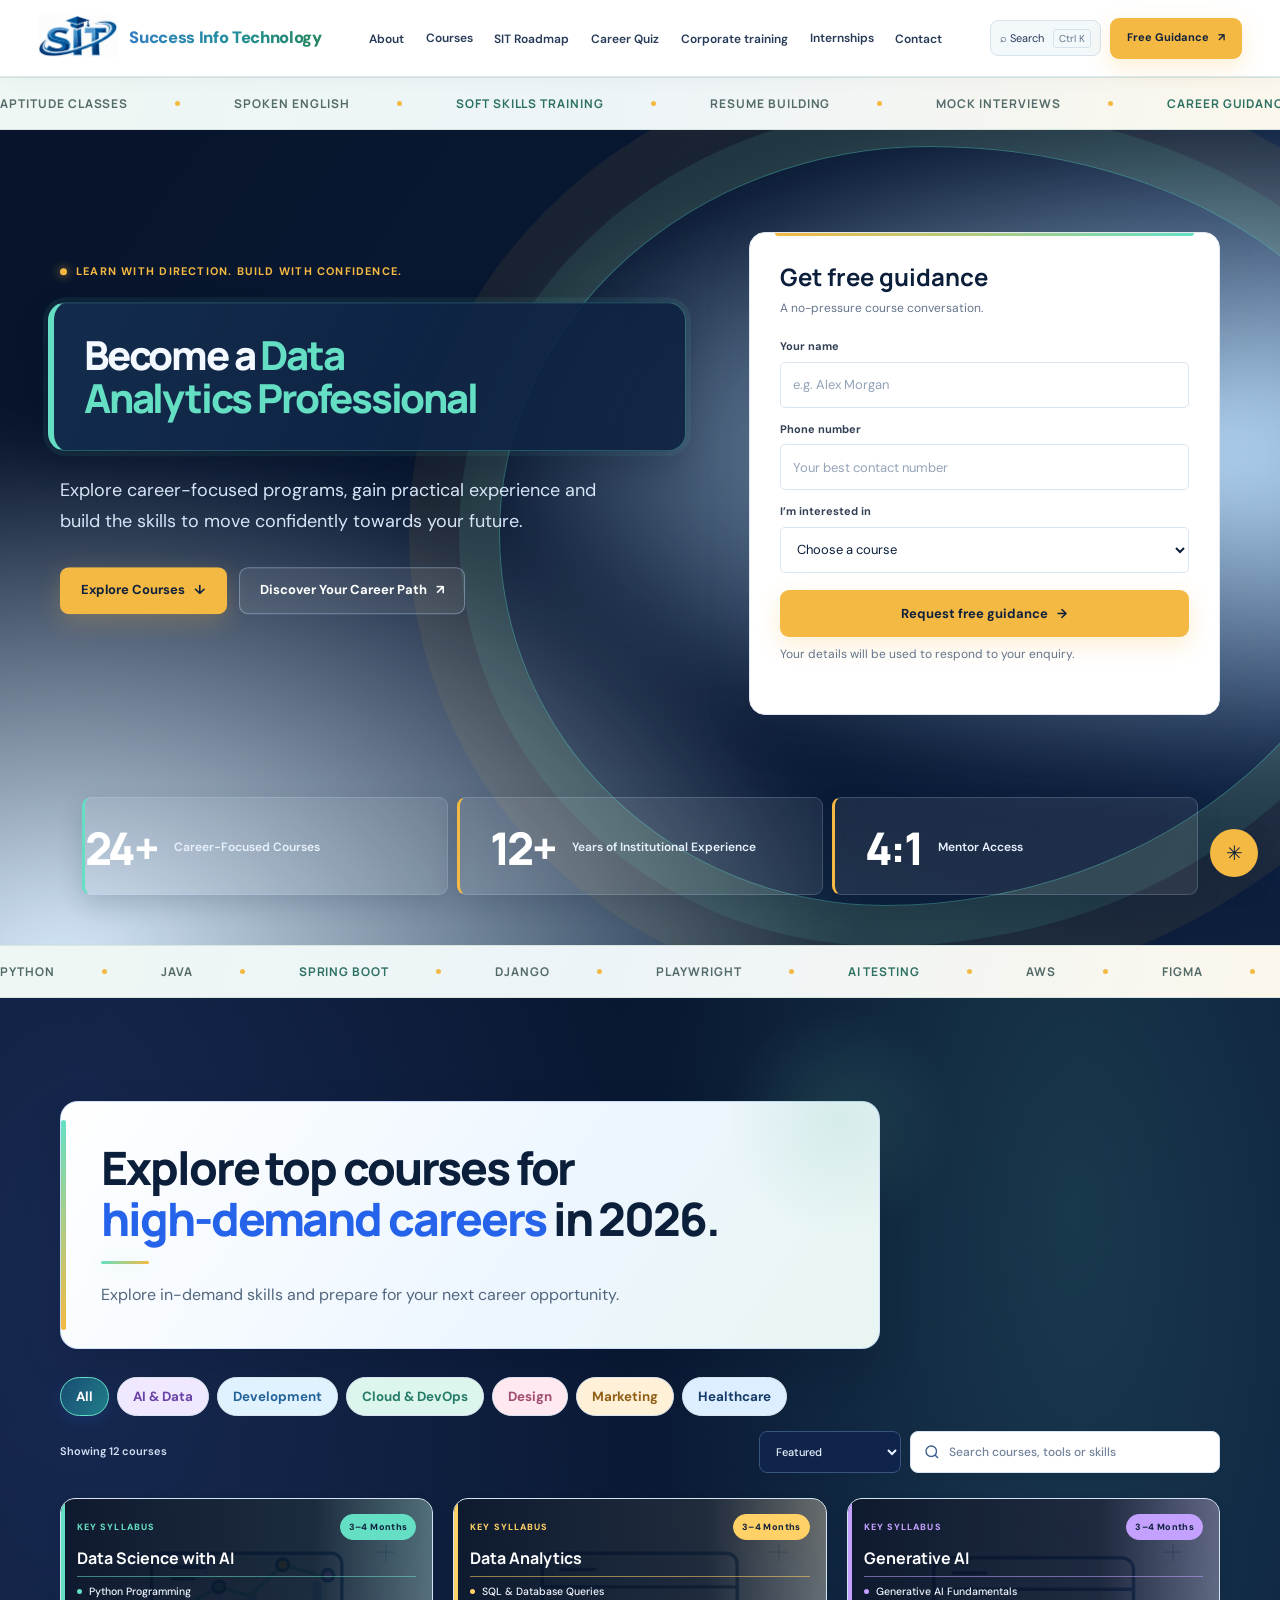
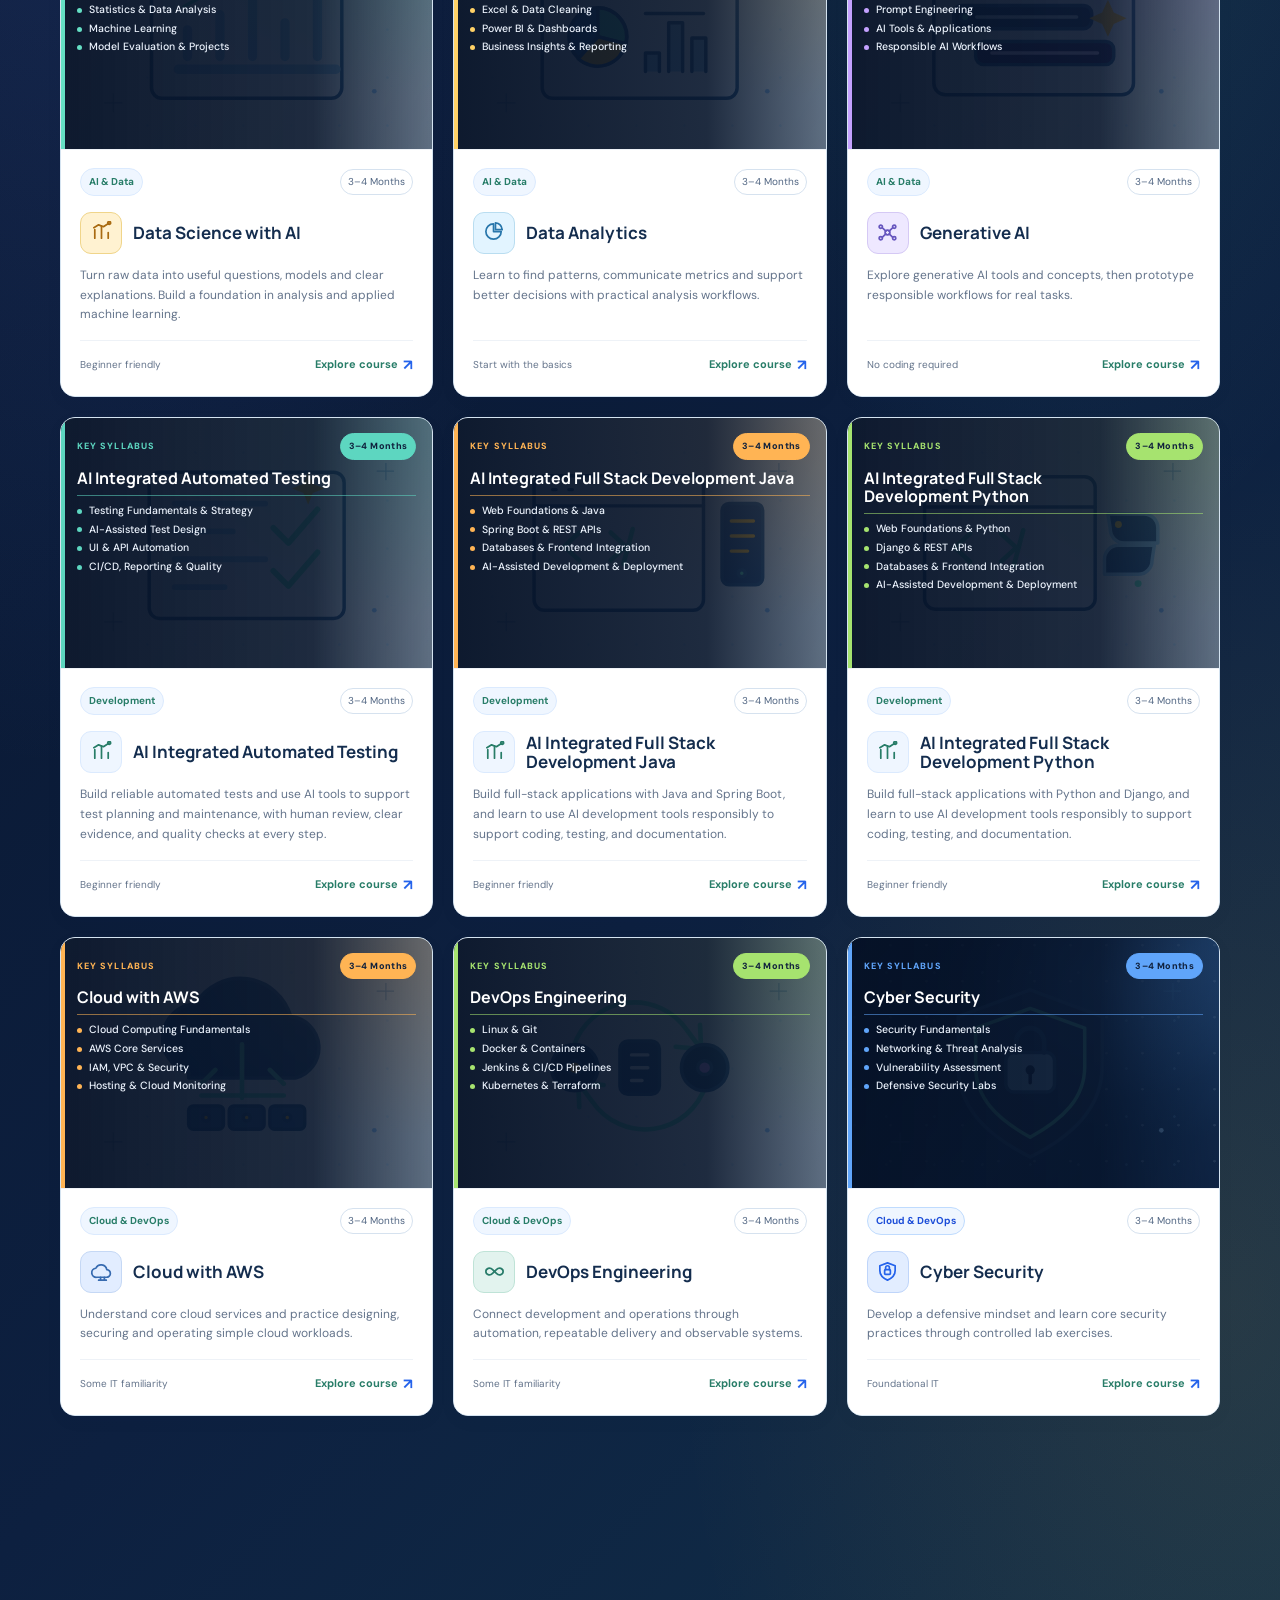
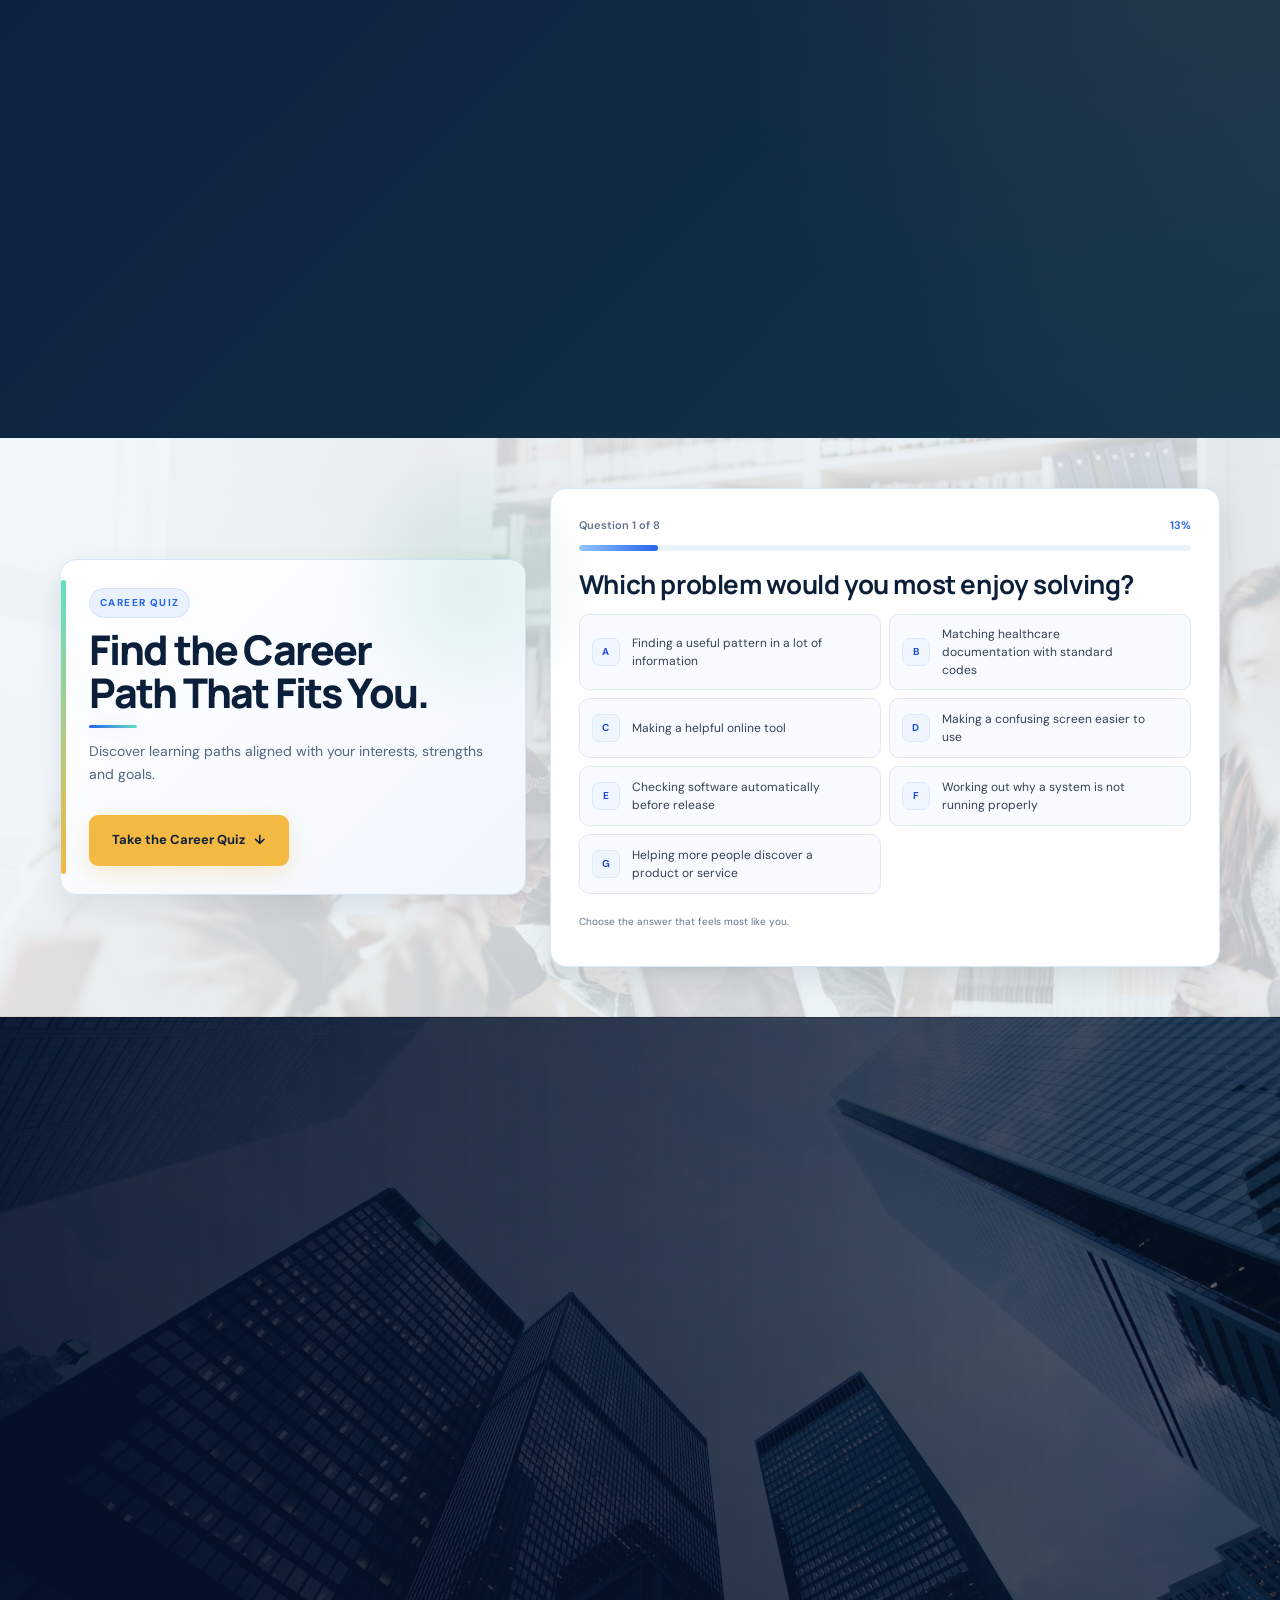
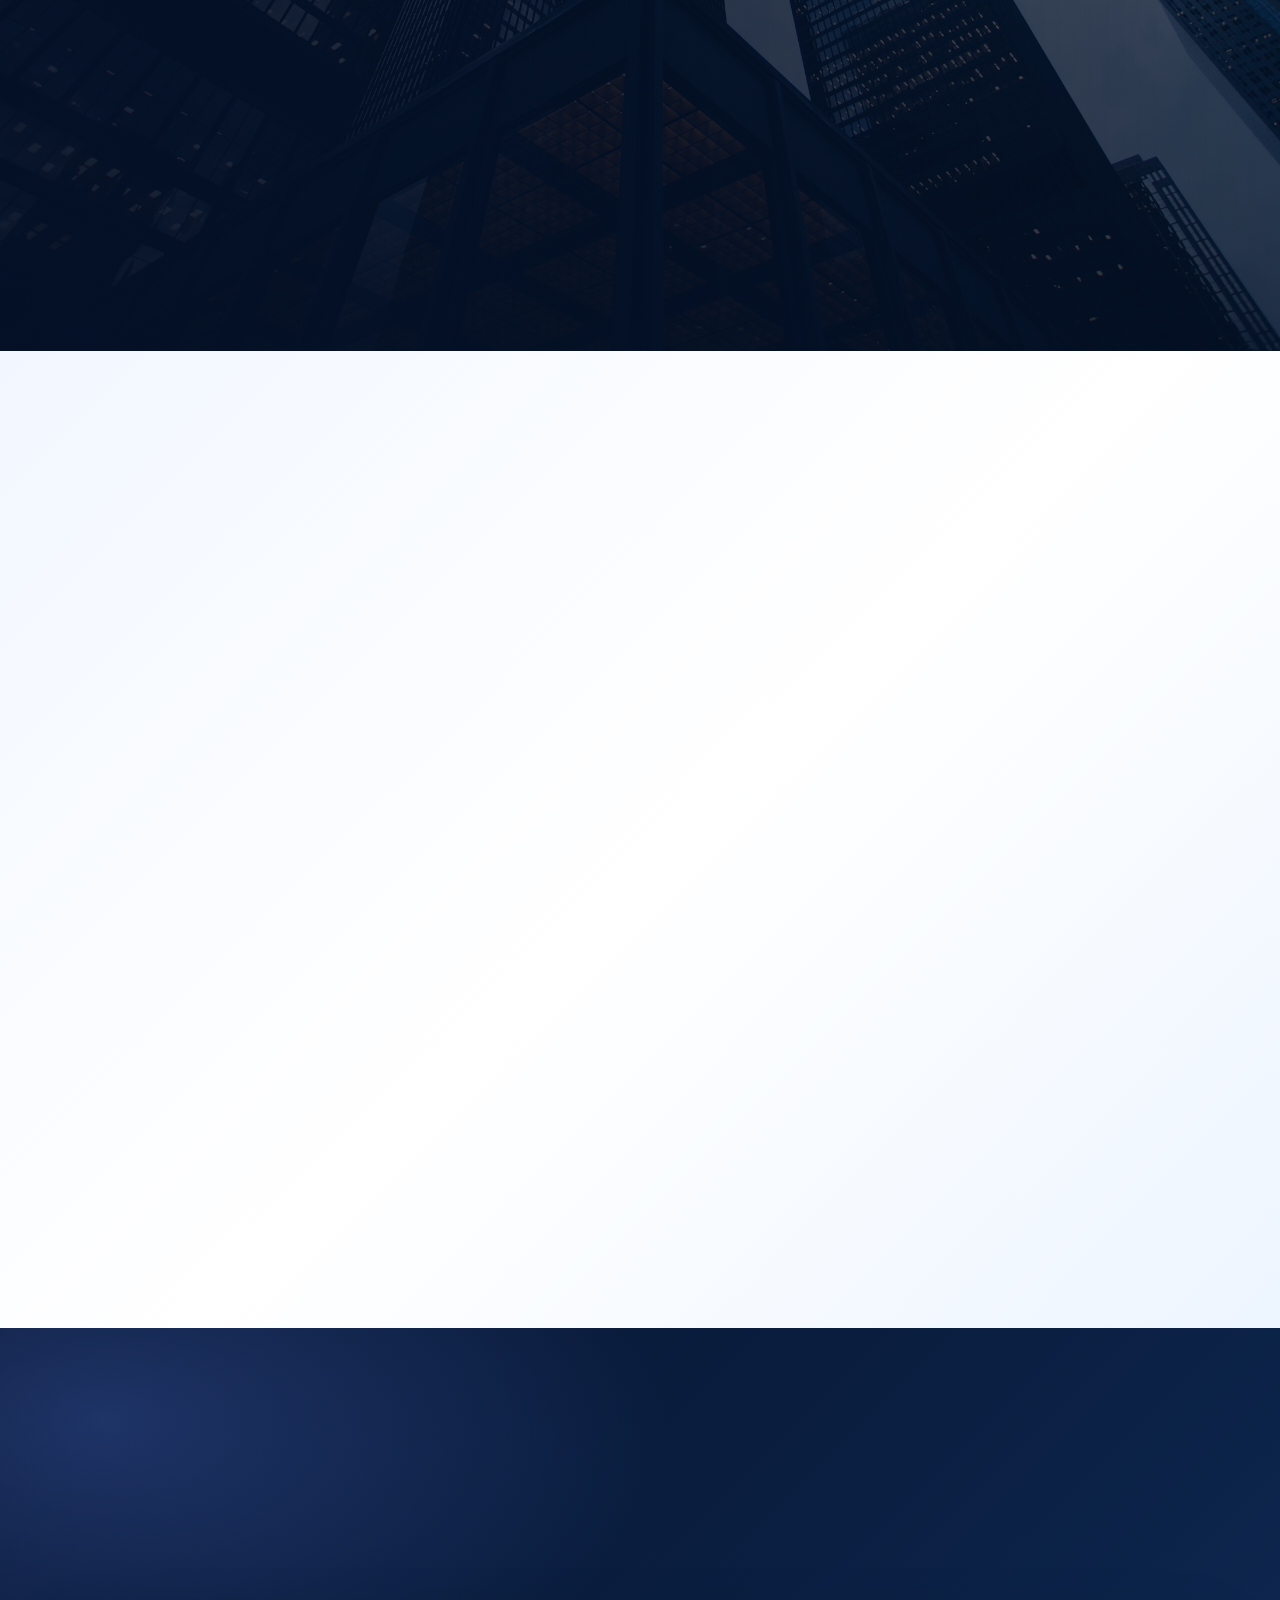
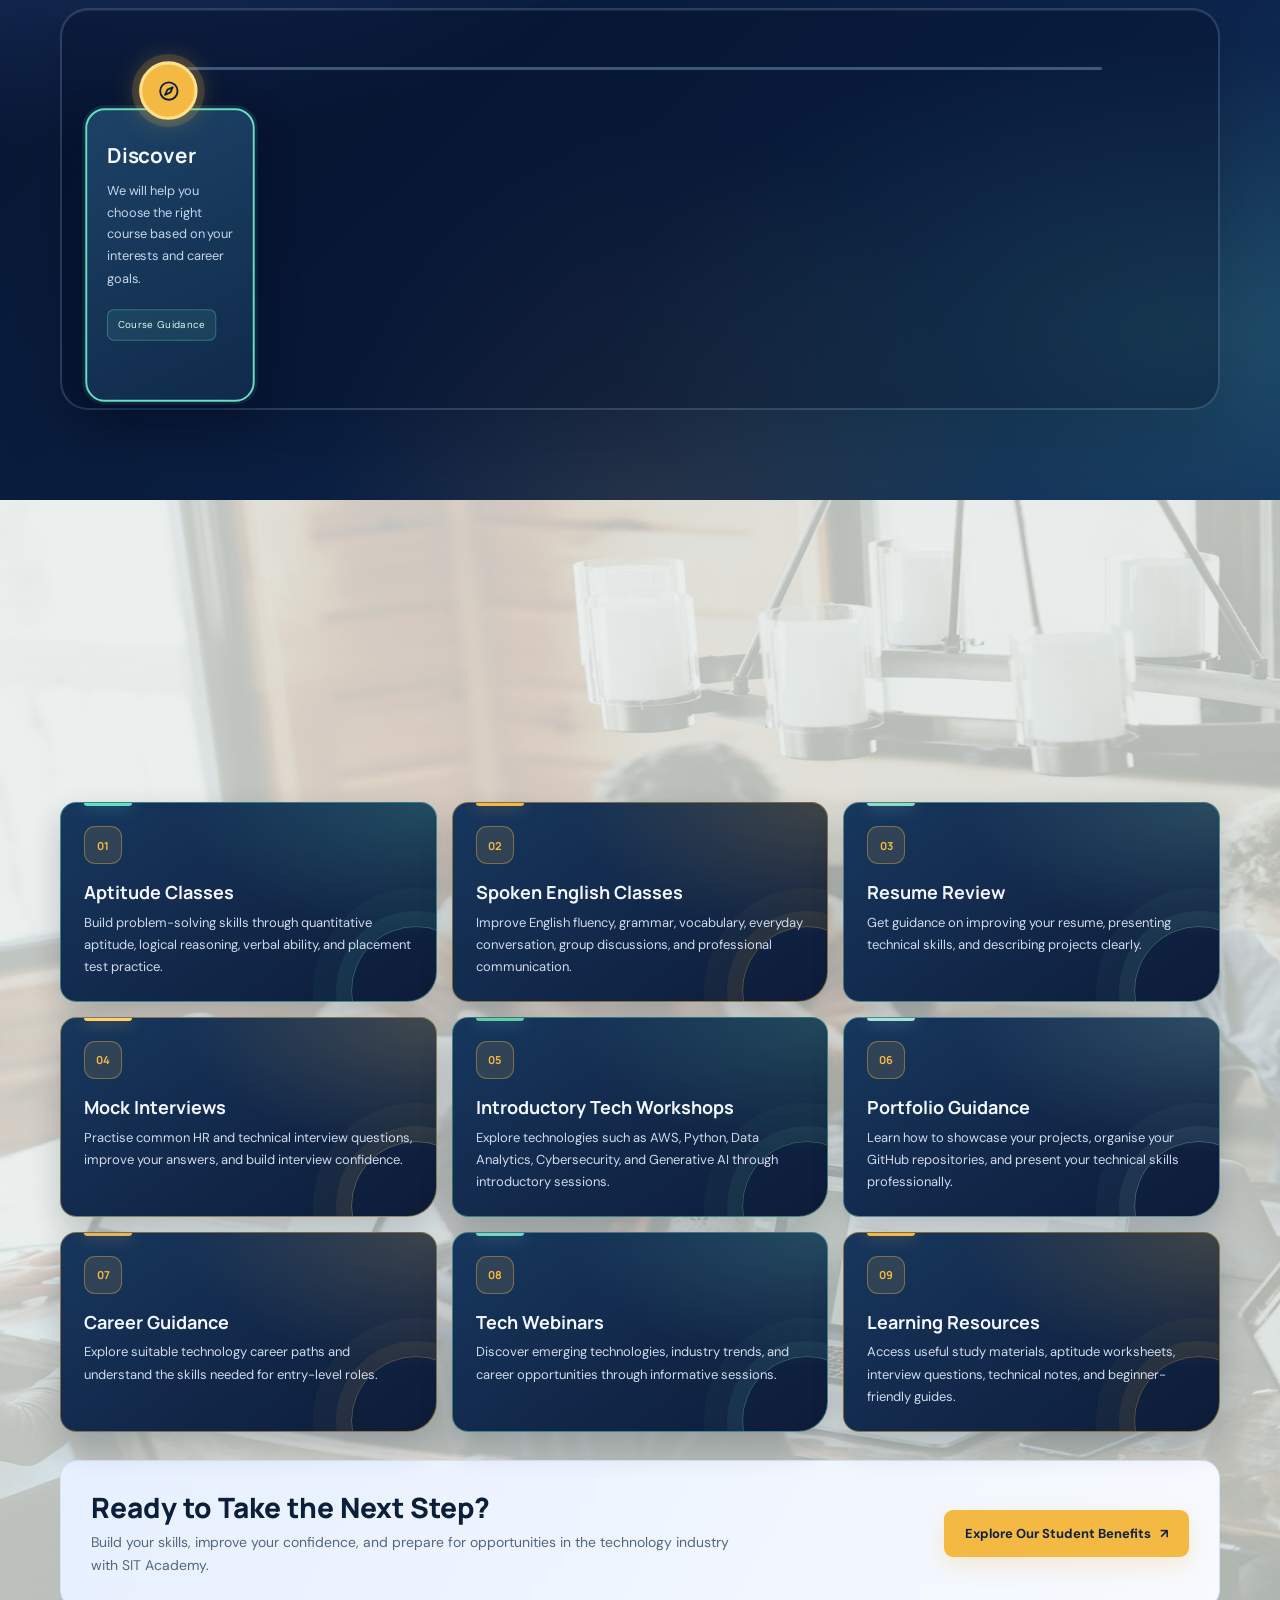
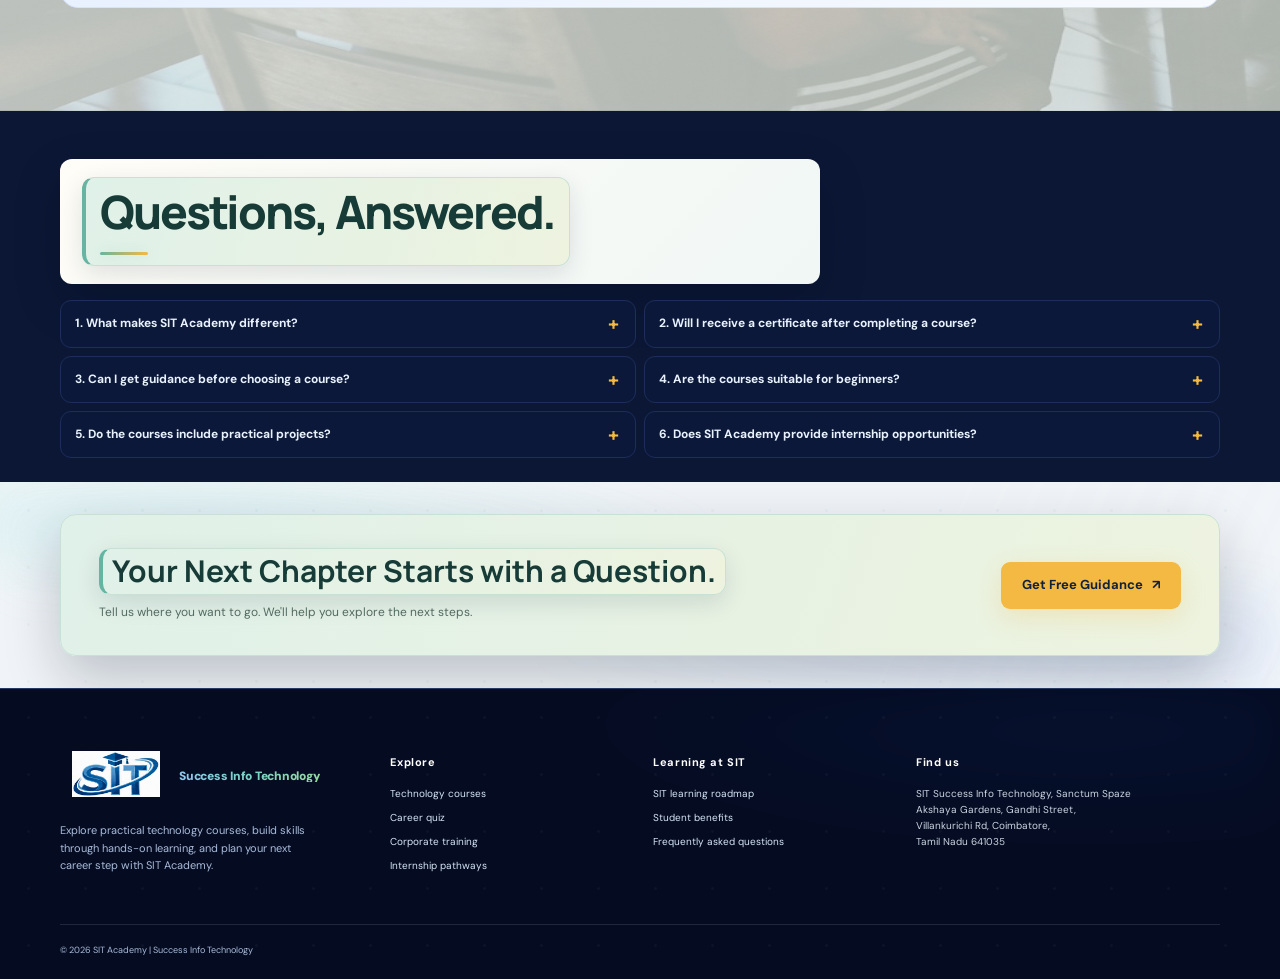
==== commit 6f80e39b: "Update SIT website" ====
--- a/index.html
+++ b/index.html
@@ -8,14 +8,14 @@
   <title>SIT Academy | FAQs</title>
   <link rel="preconnect" href="https://fonts.googleapis.com">
   <link rel="preconnect" href="https://fonts.gstatic.com" crossorigin>
-  <link href="https://fonts.googleapis.com/css2?family=DM+Sans:wght@400;500;600;700&family=Manrope:wght@400;500;600;700;800&display=swap" rel="stylesheet">
+  <link href="https://fonts.googleapis.com/css2?family=Bricolage+Grotesque:opsz,wght@12..96,500;12..96,600;12..96,700;12..96,800&family=DM+Sans:wght@400;500;600;700;800;900&family=Manrope:wght@400;500;600;700;800&family=Plus+Jakarta+Sans:wght@500;600;700;800;900&display=swap" rel="stylesheet">
   <link rel="stylesheet" href="styles.css">
 </head>
 <body>
   <div class="top-progress" id="scrollProgress" aria-hidden="true"></div>
   <header class="header">
     <div class="wrap nav-wrap">
-      <a class="logo" href="#home" aria-label="SIT home"><img src="images/sit-logo.png" alt=""><span class="logo-name">Success Info<span>Technology</span></span></a>
+      <a class="logo" href="#home" aria-label="SIT home"><img src="images/sit-logo.png" alt=""><span class="logo-name"><span class="logo-word-success">Success</span> <span class="logo-word-info">Info</span> <span class="logo-word-technology">Technology</span></span></a>
       <nav aria-label="Main navigation">
         <ul class="nav-links" id="navLinks">
           <li><a href="about.html">About</a></li><li class="nav-courses"><button class="nav-course-toggle" id="courseMenuToggle" type="button" aria-expanded="false" aria-controls="courseMenu">Courses</button><div class="course-menu" id="courseMenu" hidden></div></li><li><a href="#roadmap">SIT Roadmap</a></li><li><a href="#finder">Career Quiz</a></li><li><a href="#corporate-training">Corporate training</a></li><li class="nav-internships"><button class="nav-course-toggle nav-internship-toggle" id="internshipMenuToggle" type="button" aria-expanded="false" aria-controls="internshipMenu">Internships</button><div class="internship-nav-menu" id="internshipMenu" hidden><a href="#internship-mern">Web Development (MERN Stack)</a><a href="#internship-java">Java Full Stack Development</a><a href="#internship-analytics">Data Analytics</a><a href="#internship-data">Data Science &amp; Machine Learning</a><a href="#internship-ai">Artificial Intelligence (AI)</a><a href="#internship-cloud">Cloud Computing</a><a href="#internship-devops">DevOps Engineering</a><a href="#internship-security">Cyber Security</a></div></li><li><a href="contact.html">Contact</a></li>
@@ -189,7 +189,7 @@
 
   <footer class="footer">
     <div class="wrap"><div class="footer-grid">
-      <div class="footer-about"><a class="logo" href="#home" aria-label="SIT home"><img src="images/sit-logo.svg" alt=""><span class="logo-name">SUCCESS INFO<span>TECHNOLOGY</span></span></a><p>Explore practical technology courses, build skills through hands-on learning, and plan your next career step with SIT Academy.</p></div>
+      <div class="footer-about"><a class="logo" href="#home" aria-label="SIT home"><img src="images/sit-logo.png" alt=""><span class="logo-name"><span class="logo-word-success">Success</span> <span class="logo-word-info">Info</span> <span class="logo-word-technology">Technology</span></span></a><p>Explore practical technology courses, build skills through hands-on learning, and plan your next career step with SIT Academy.</p></div>
       <div class="footer-col"><h3>Explore</h3><a href="#courses">Technology courses</a><a href="#finder">Career quiz</a><a href="#corporate-training">Corporate training</a><a href="#internships">Internship pathways</a></div>
       <div class="footer-col"><h3>Learning at SIT</h3><a href="#roadmap">SIT learning roadmap</a><a href="#add-on-benefits">Student benefits</a><a href="#faq">Frequently asked questions</a></div>
       <div class="footer-col"><h3>Find us</h3><address>SIT Success Info Technology, Sanctum Spaze<br>Akshaya Gardens, Gandhi Street,<br>Villankurichi Rd, Coimbatore,<br>Tamil Nadu 641035</address></div>
--- a/styles.css
+++ b/styles.css
@@ -82,11 +82,28 @@
     .header { position: sticky; top: 0; z-index: 80; background: rgba(255,255,255,0.9); border-bottom: 1px solid rgba(11,31,58,0.08); backdrop-filter: blur(18px); }
     .nav-wrap { width: 100%; max-width: none; height: 74px; display: flex; align-items: center; gap: 28px; margin-inline: auto; padding-inline: clamp(20px, 3vw, 48px); }
     .nav-wrap > nav { flex: 1; min-width: 0; display: flex; justify-content: center; }
-    .logo { display: inline-flex; align-items: center; gap: 10px; flex: 0 0 auto; line-height: 1; }
-    .logo img { display: block; width: 88px; height: 48px; object-fit: contain; transition: transform .25s; }
-    .logo:hover img { transform: translateY(-2px); }
-    .logo-name { display: grid; justify-items: start; gap: 4px; color: #183253; font: 800 15px/1 var(--display); letter-spacing: -.025em; white-space: nowrap; }
-    .logo-name span { width: max-content; padding: 4px 7px 3px; color: #1d4ed8; background: #edf4ff; border: 1px solid #d8e6fb; border-left: 2px solid #2563eb; border-radius: 0 4px 4px 0; font: 700 9px/1 var(--body); letter-spacing: .17em; text-transform: uppercase; }
+    .logo { display: inline-flex; align-items: center; gap: 11px; flex: 0 0 auto; line-height: 1; text-decoration: none; }
+    .header .logo { transform: translateY(-2px); }
+    .logo img { display: block; width: 80px; height: 44px; object-fit: contain; transition: transform .25s ease; }
+    .logo:hover img { transform: translateY(-2px) scale(1.02); }
+    .logo-name {
+      position: relative;
+      top: 2px;
+      display: block;
+      color: transparent;
+      background: linear-gradient(100deg, #347fc4 0%, #218f9d 52%, #27875f 100%);
+      background-clip: text;
+      -webkit-background-clip: text;
+      -webkit-text-fill-color: transparent;
+      font-family: 'DM Sans', sans-serif;
+      font-size: 16.5px;
+      font-weight: 900;
+      line-height: 1.15;
+      letter-spacing: -0.02em;
+      white-space: nowrap;
+      transition: color .2s;
+    }
+    .logo-name > span { color: inherit; }
     .nav-links { display: flex; align-items: center; justify-content: center; gap: 21px; margin: 0 auto; padding: 0; list-style: none; }
     .nav-links a { color: var(--deep-navy); font-size: 12px; font-weight: 600; transition: color .2s; }
     .nav-links a:hover { color: var(--primary-blue); }
@@ -545,9 +562,9 @@
     .footer::before { position: absolute; z-index: -1; inset: 0; content: ""; opacity: .72; background: radial-gradient(ellipse at 12% 20%, #536fea32 0, transparent 34%), radial-gradient(ellipse at 82% 25%, #45c6b730 0, transparent 32%), radial-gradient(ellipse at 66% 88%, #f6bc4a21 0, transparent 32%), radial-gradient(ellipse at 35% 78%, #a05fe51d 0, transparent 30%); background-size: 160% 160%; filter: blur(20px); animation: page-color-drift 13s ease-in-out infinite alternate, page-color-shift 27s linear infinite; pointer-events: none; }
     .footer::after { position: absolute; z-index: -1; inset: 0; content: ""; opacity: .18; background-image: radial-gradient(circle, #ffffff8a 0 1px, transparent 1.7px), linear-gradient(115deg, transparent 30%, #ffffff0c 49%, transparent 68%); background-size: 57px 57px, 220% 100%; animation: page-particle-drift 19s linear infinite, page-sheen-drift 12s ease-in-out infinite alternate; pointer-events: none; }
     .footer-grid { display: grid; grid-template-columns: 1.3fr 1fr 1fr 1.35fr; gap: 38px; padding-bottom: 42px; }
-    .footer .logo img { width: 142px; height: 58px; }
-    .footer .logo-name { color: #f4f8ff; }
-    .footer .logo-name span { color: #bfdbfe; background: rgba(71, 115, 190, .16); border-color: rgba(147, 184, 240, .25); border-left-color: #60a5fa; }
+    .footer .logo { gap: 7px; max-width: 100%; }
+    .footer .logo img { flex: 0 0 auto; width: 112px; height: 46px; border-radius: 4px; }
+    .footer .logo-name { min-width: 0; background-image: linear-gradient(100deg, #8cc9f0 0%, #79d2c1 52%, #96d99e 100%); font-size: 12px; line-height: 1.05; }
     .footer-about p { max-width: 250px; margin: 18px 0 0; color: #8ea3c8; font-size: 11px; }
     .footer-col h3 { margin: 3px 0 14px; color: #dce9ff; font-size: 11px; letter-spacing: .05em; }
     .footer-col p { margin: 8px 0; color: #8ea3c8; font-size: 10px; line-height: 1.6; }
@@ -560,6 +577,13 @@
     }
     @media (max-width: 760px) {
       body:not(.about-page) .footer-grid { grid-template-columns: repeat(2, minmax(0, 1fr)); }
+      .footer .logo img { width: 96px; height: 40px; }
+      .footer .logo-name { font-size: 11px; }
+    }
+    @media (max-width: 420px) {
+      .footer .logo { gap: 5px; }
+      .footer .logo img { width: 86px; height: 36px; }
+      .footer .logo-name { font-size: 10px; }
     }
     .floating-enquire, .back-top { position: fixed; z-index: 60; right: 22px; display: grid; place-items: center; width: 48px; height: 48px; border: 0; border-radius: 50%; box-shadow: 0 8px 26px #02081766; cursor: pointer; transition: transform .2s, opacity .2s; }
     .floating-enquire { bottom: 23px; color: #142143; background: var(--yellow); font-size: 20px; }
@@ -628,7 +652,7 @@
 
     @media (max-width: 1000px) {
       .nav-wrap { gap: 15px; }.nav-links { gap: 12px; }.nav-links a, .nav-course-toggle { font-size: 11px; }.nav-actions .btn { display: none; }
-      .header .logo img { width: 80px; height: 44px; }
+      .header .logo img { width: 74px; height: 40px; }
       .hero-layout { gap: 30px; }.hero h1 { font-size: clamp(37px, 5.12vw, 54px); }
       .addon-benefits-grid { grid-template-columns: repeat(2, minmax(0, 1fr)); }
     }
@@ -636,10 +660,8 @@
       html { scroll-padding-top: 70px; }.wrap { width: min(100% - 34px, var(--wrap)); }.section { padding: 72px 0; }
       .announcement { font-size: 10px; gap: 6px; }.announcement a { margin-left: 0; }
       .nav-wrap { width: 100%; height: 64px; justify-content: space-between; padding-inline: 17px; }.menu-toggle { display: block; order: 3; }.nav-actions { margin-left: auto; }.search-trigger { width: 39px; height: 39px; padding: 0; justify-content: center; font-size: 0; }.search-trigger kbd { display: none; }
-      .header .logo img { width: min(72px, 20vw); height: 40px; }
-      .header .logo { gap: 7px; }
-      .header .logo-name { font-size: 14px; }
-      .header .logo-name span { padding: 3px 6px 2px; font-size: 8px; }
+      .header .logo img { width: min(66px, 18vw); height: 36px; }
+      .header .logo-name { font-size: 13px; }
       .nav-links { position: absolute; top: 64px; left: 0; right: 0; display: none; align-items: stretch; padding: 10px 18px 17px; background: #07112d; border-bottom: 1px solid var(--line); }
       .nav-links.open { display: grid; grid-template-columns: repeat(2, 1fr); gap: 2px 12px; }.nav-links a { display: block; padding: 10px; font-size: 12px; }
       .nav-courses, .nav-internships { grid-column: 1/-1; }
@@ -978,7 +1000,7 @@
       background-position: center, center 45%;
       background-size: cover;
     }
-    .contact-page .contact-copy { position: relative; max-width: 560px; padding: clamp(28px, 4vw, 46px); color: #f4f8ff; background: transparent; border: 0; border-radius: 0; box-shadow: none; }
+    .contact-page .contact-copy { position: relative; align-self: start; max-width: 560px; padding: clamp(28px, 4vw, 46px); color: #f4f8ff; background: transparent; border: 0; border-radius: 0; box-shadow: none; }
     .contact-page .contact-copy .eyebrow { margin-bottom: 14px; color: #91f0d9; }
     .contact-page .contact-copy h1 { color: #fff; }
     .contact-page .contact-copy > p:not(.eyebrow) { color: #d7e5f6; }
@@ -1139,9 +1161,8 @@
       .footer-grid { grid-template-columns: repeat(2, minmax(0, 1fr)); }
     }
     @media (max-width: 480px) {
-      .header .logo img { width: min(66px, 19vw); height: 36px; }
-      .header .logo-name { font-size: 12px; }
-      .header .logo-name span { padding: 3px 5px 2px; font-size: 7px; }
+      .header .logo img { width: min(60px, 17vw); height: 33px; }
+      .header .logo-name { font-size: 11.5px; }
       .wrap { width: min(100% - 34px, var(--wrap)); }
       .hero h1 { font-size: clamp(40px, 11.5vw, 52px); }
       .hero-buttons { align-items: stretch; flex-direction: column; }
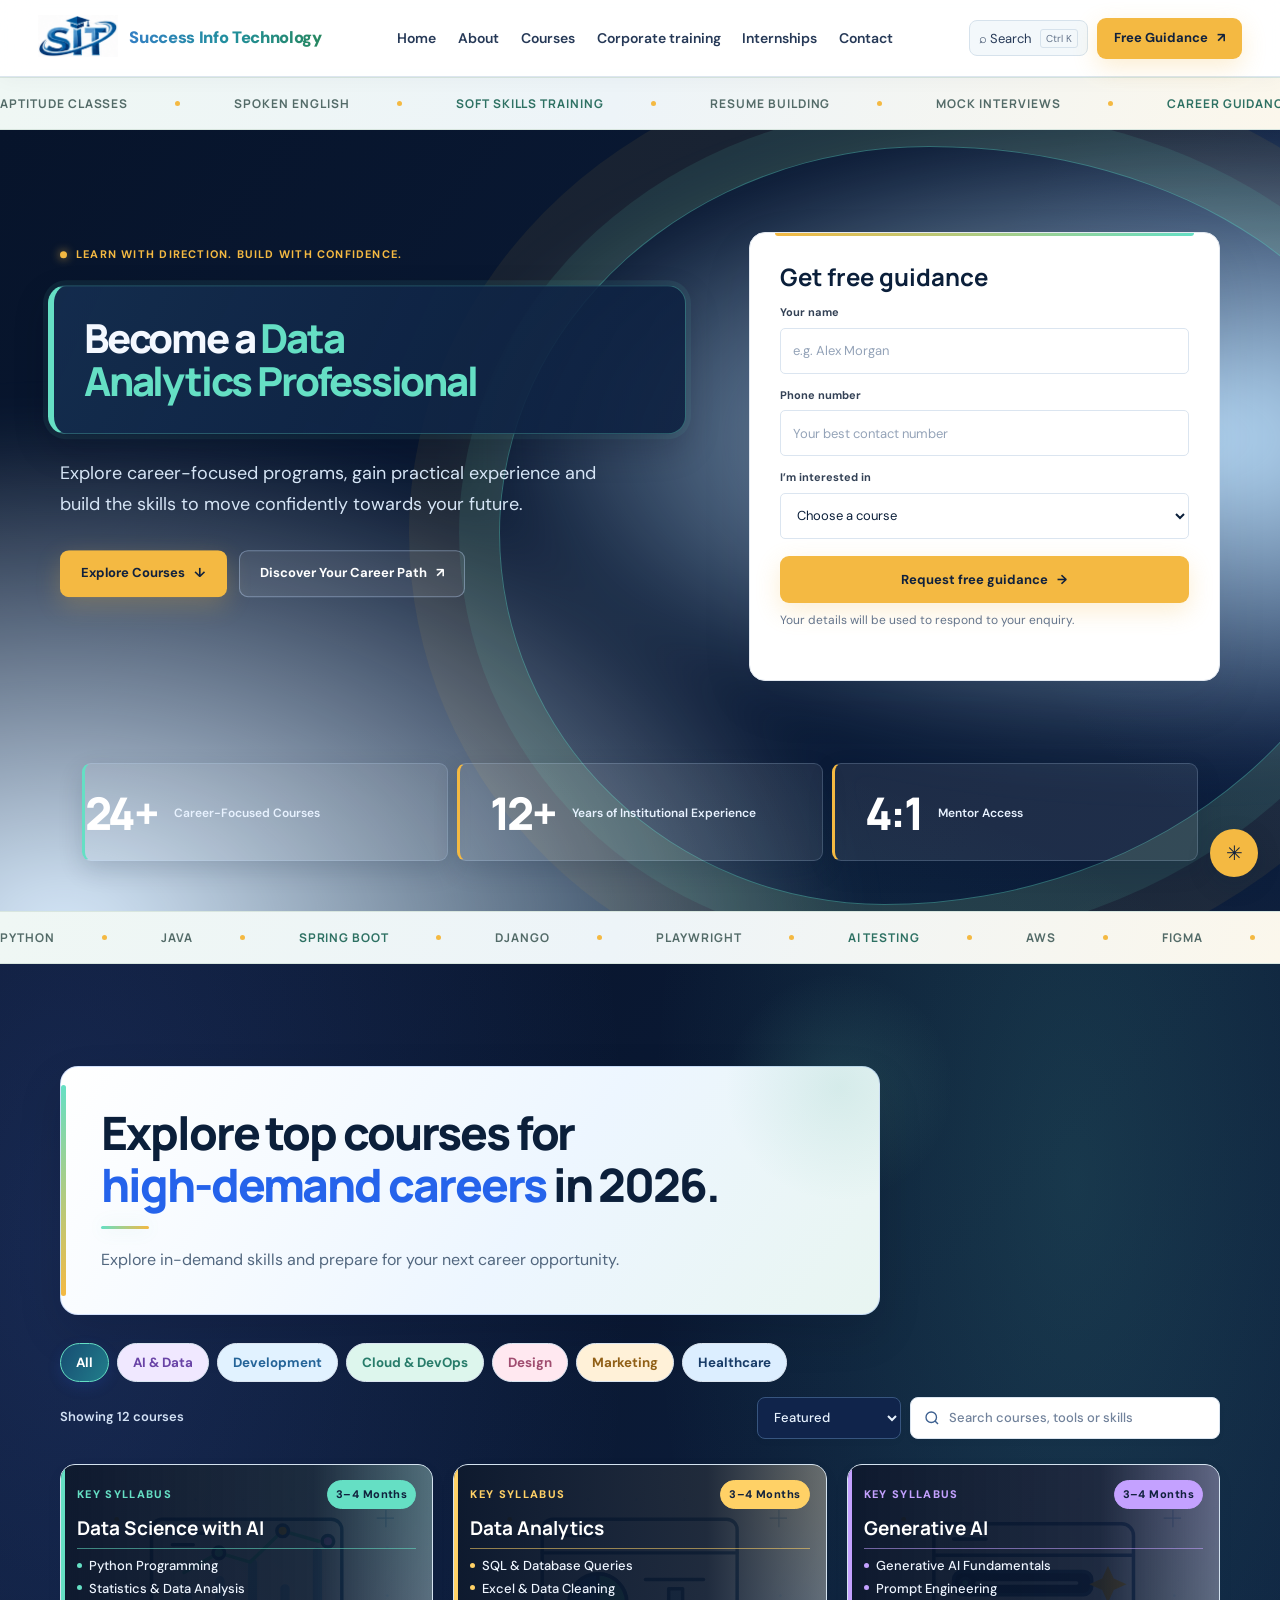
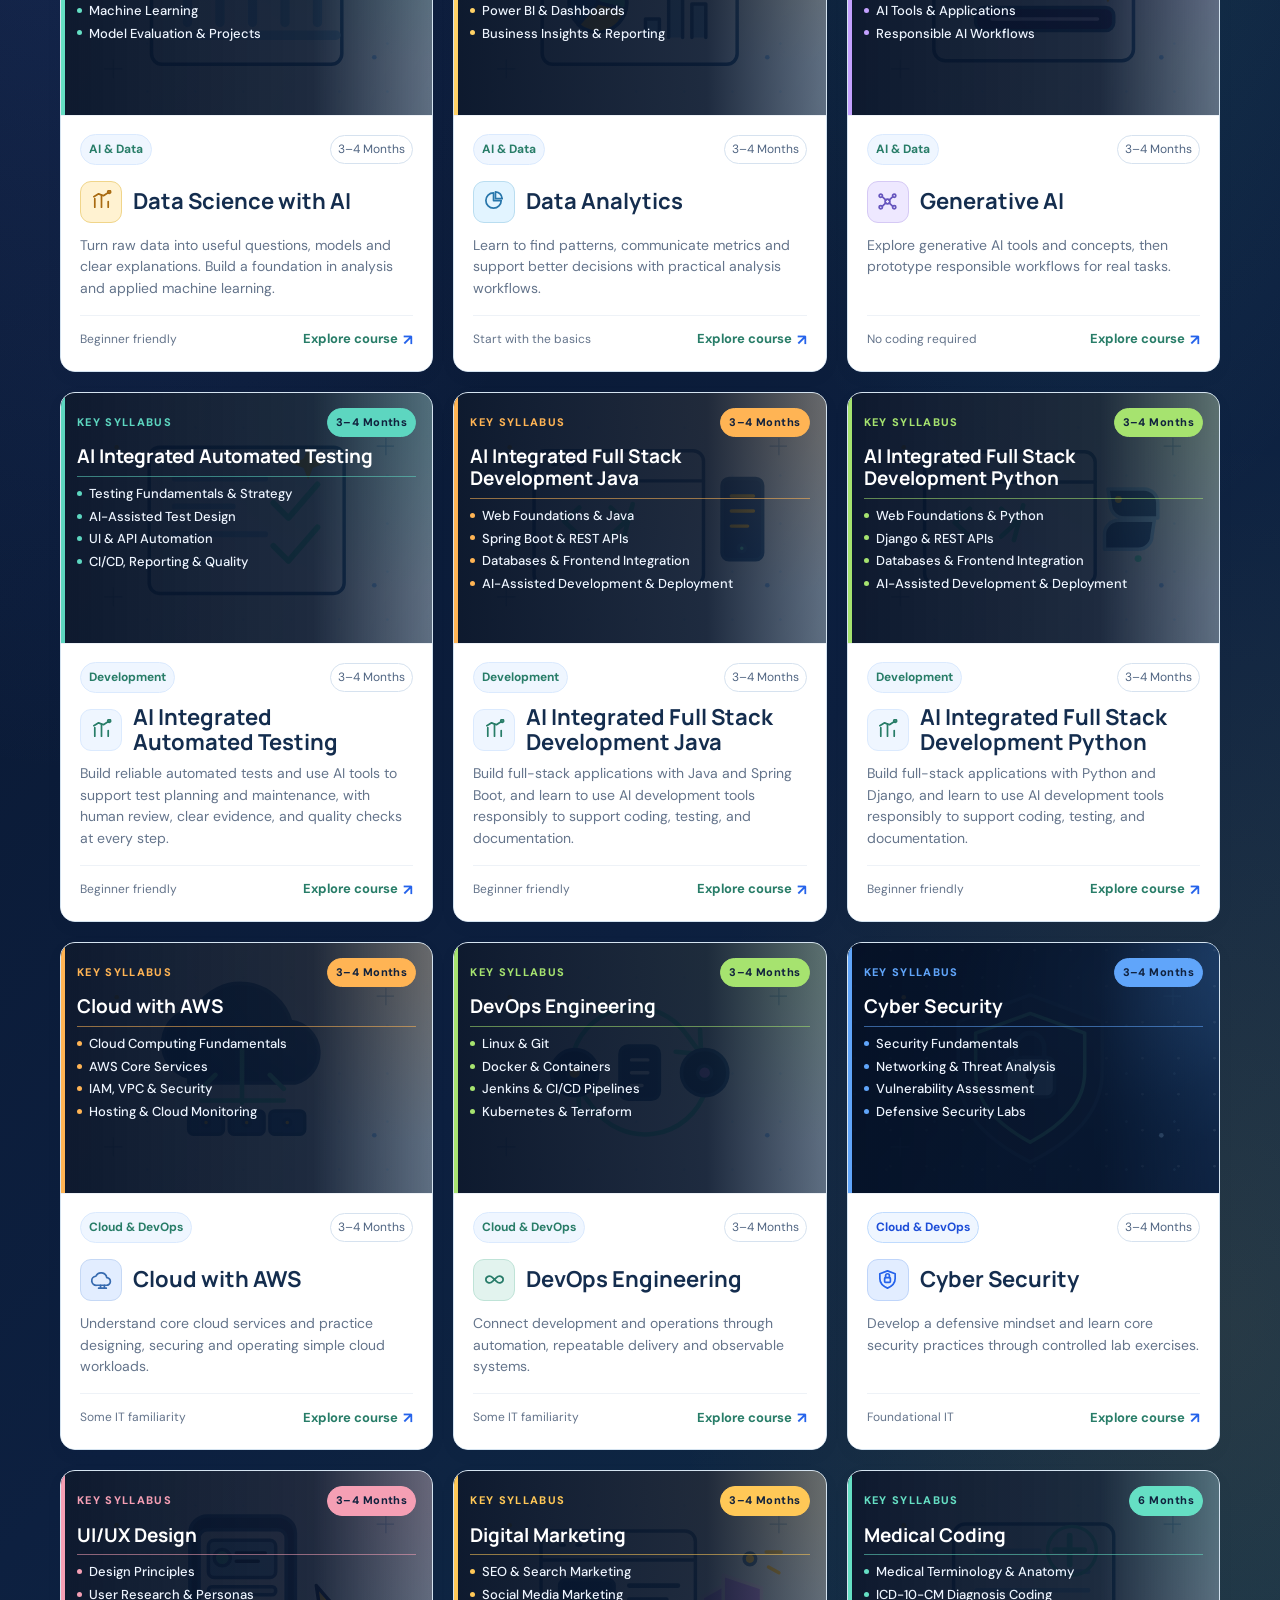
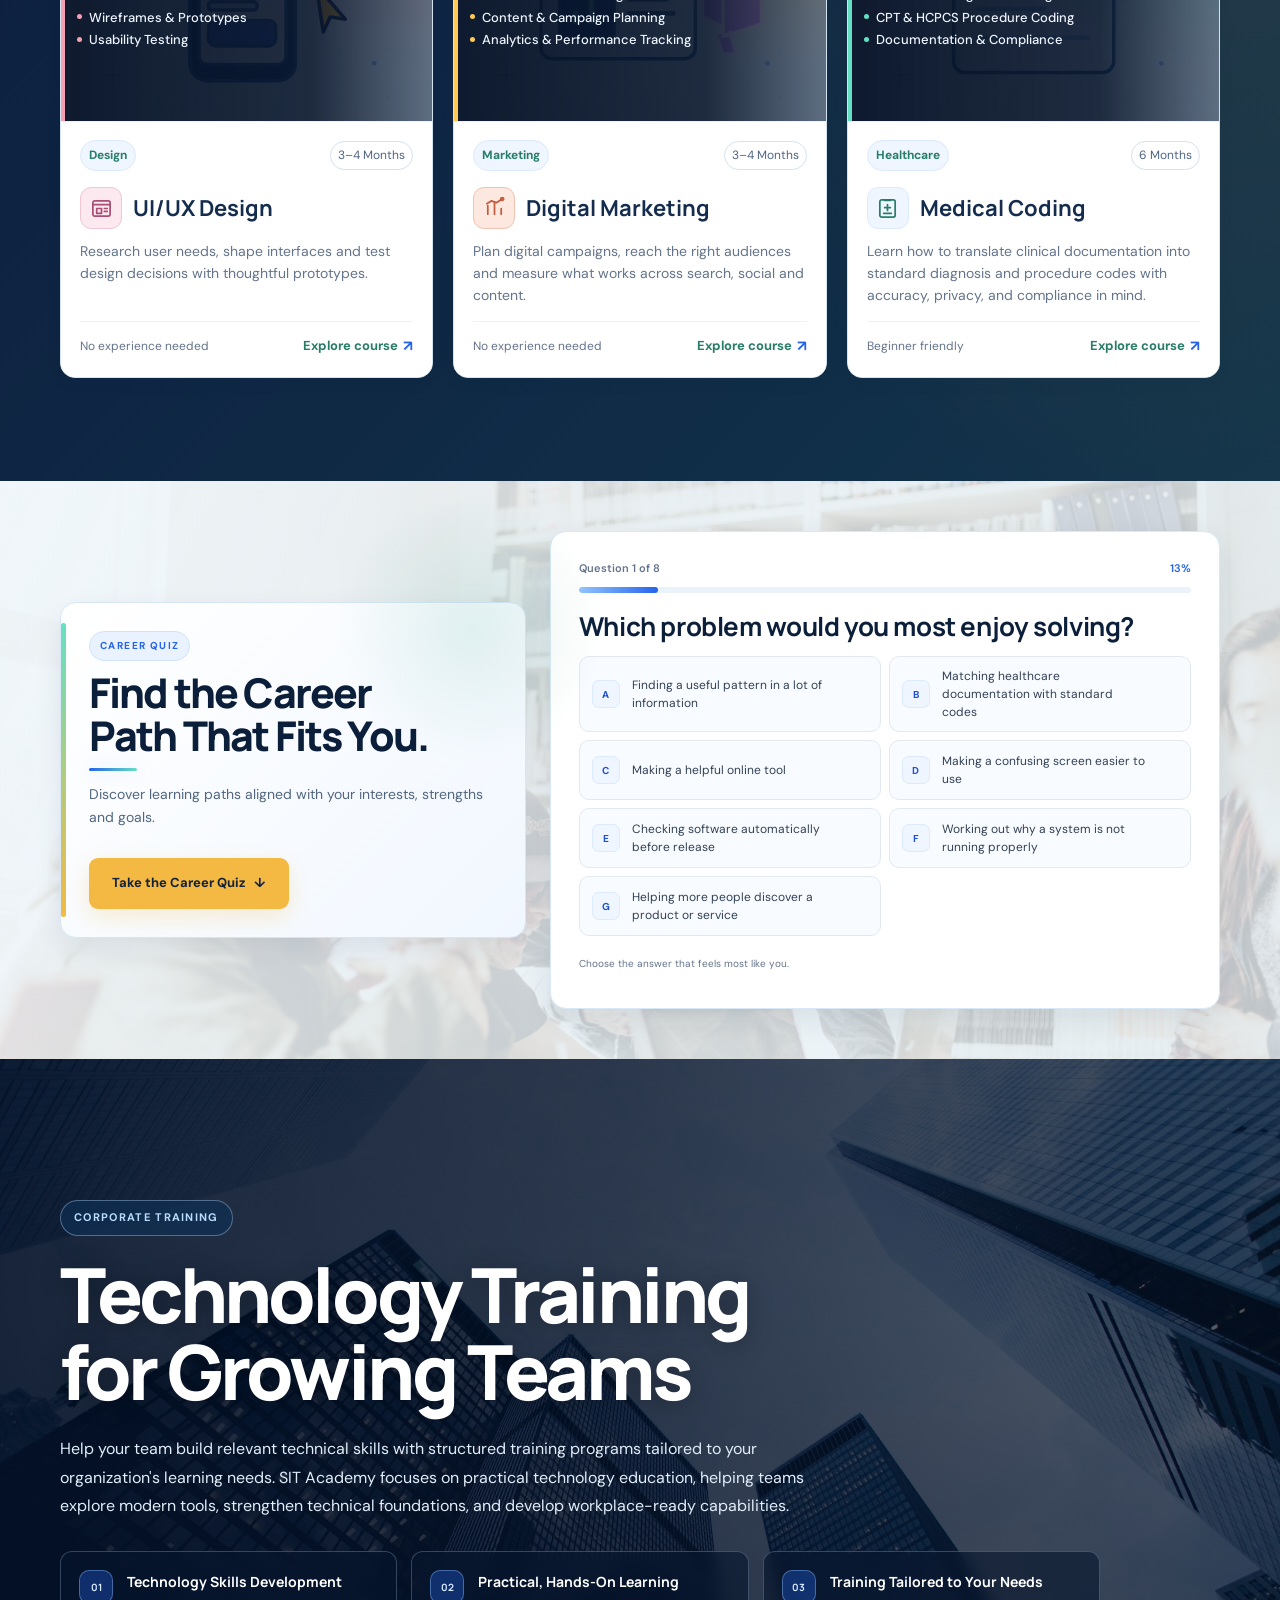
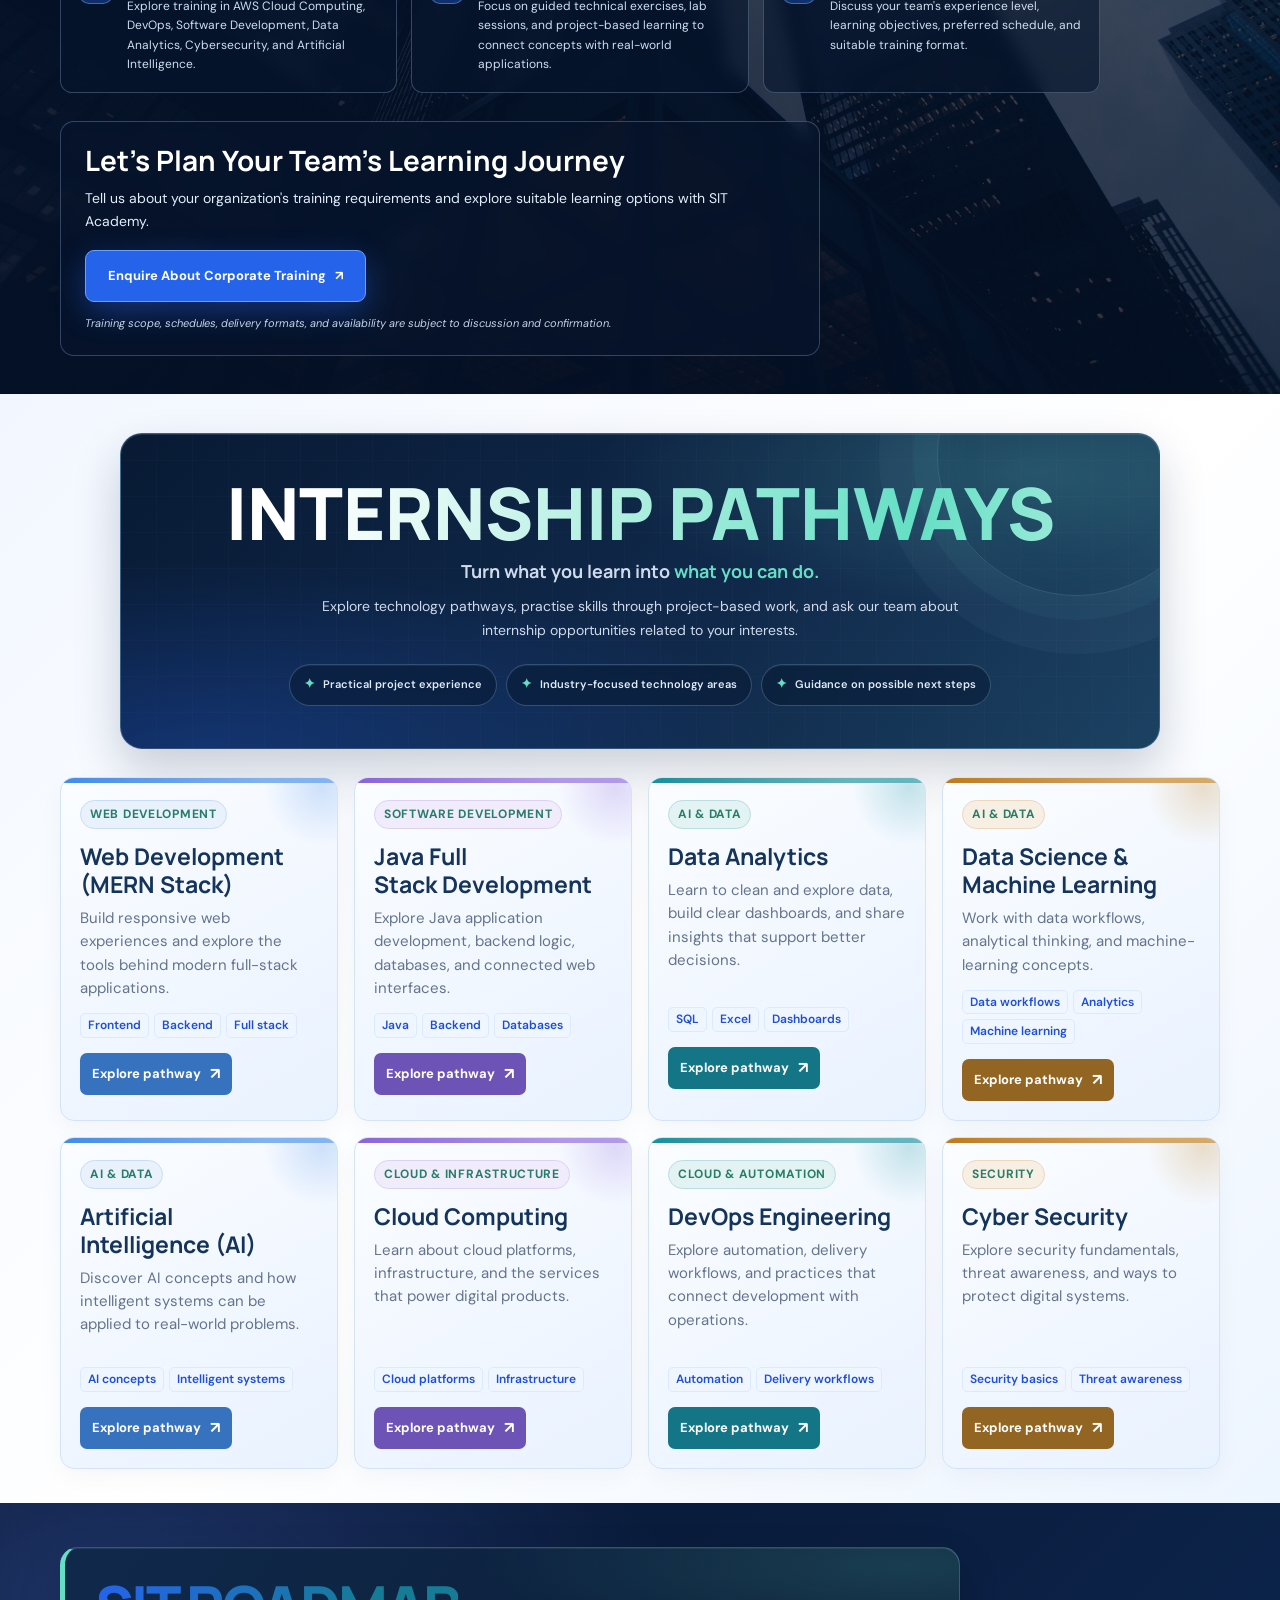
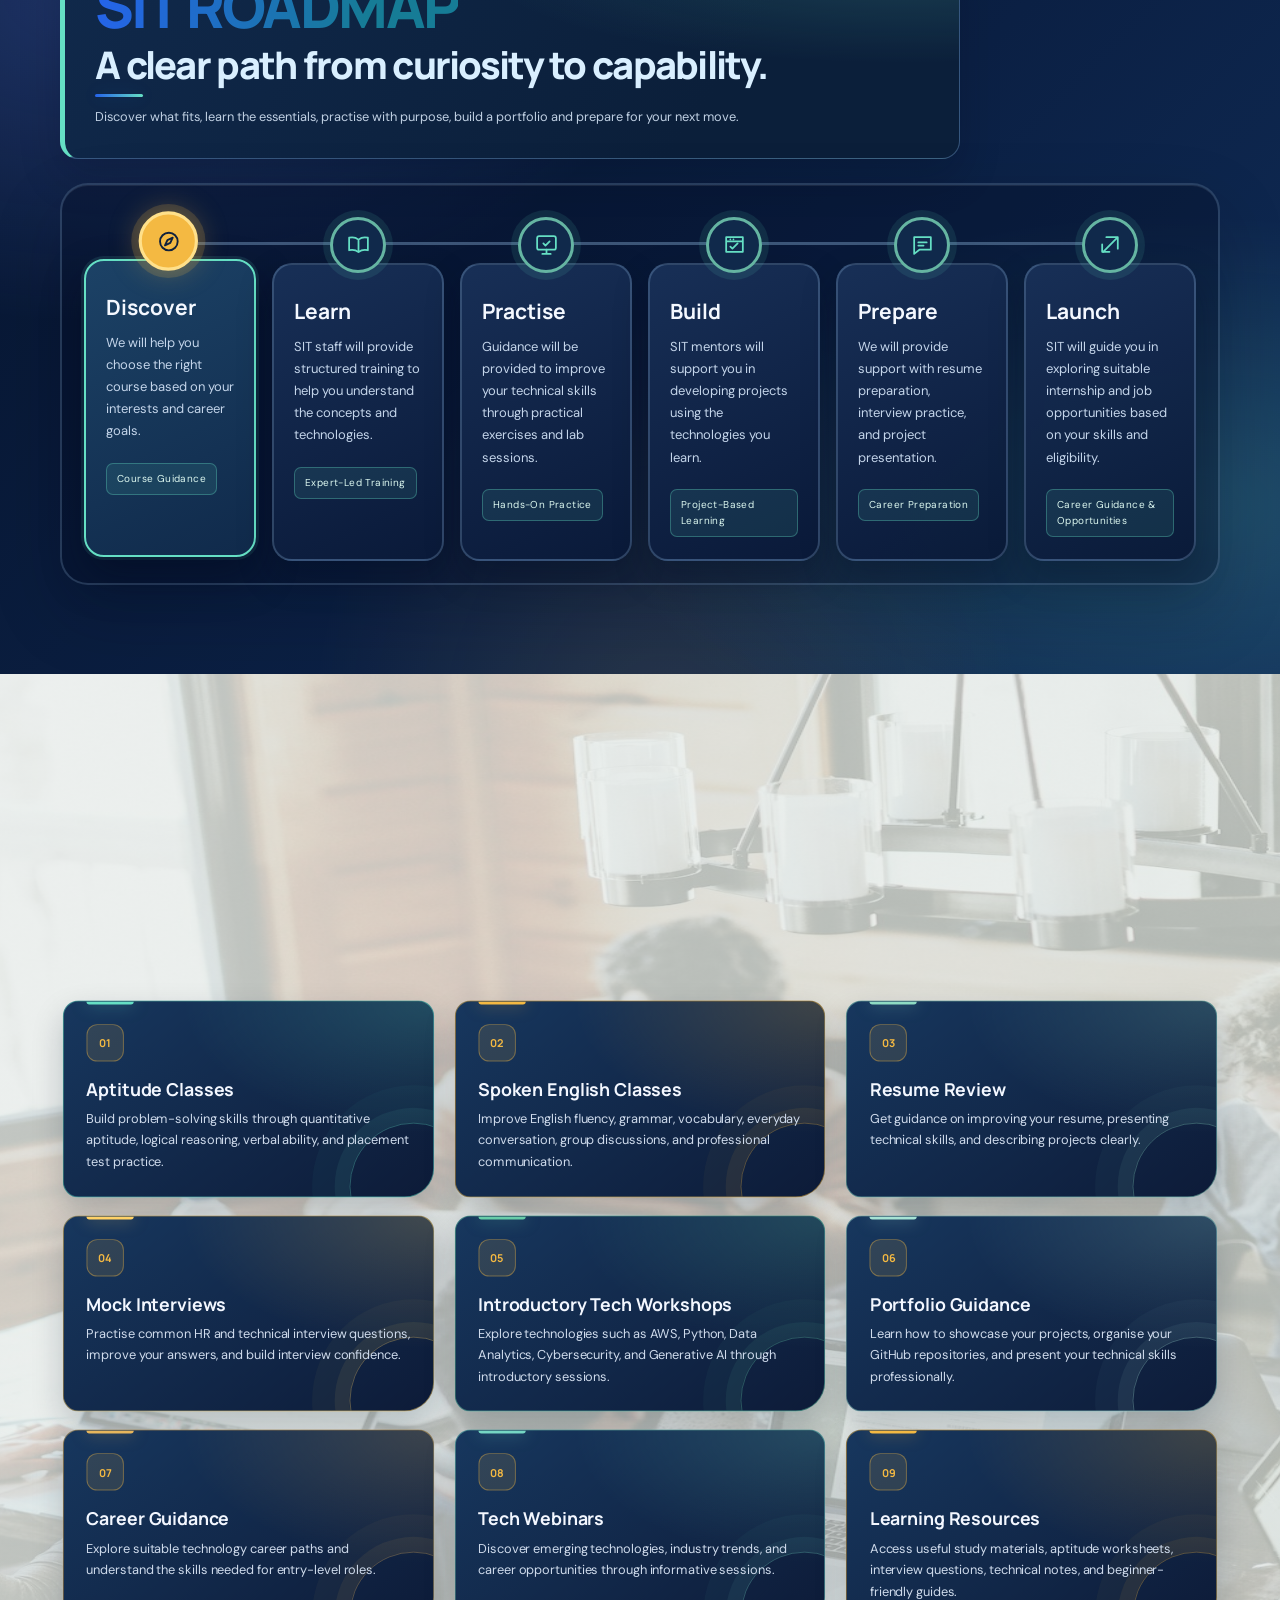
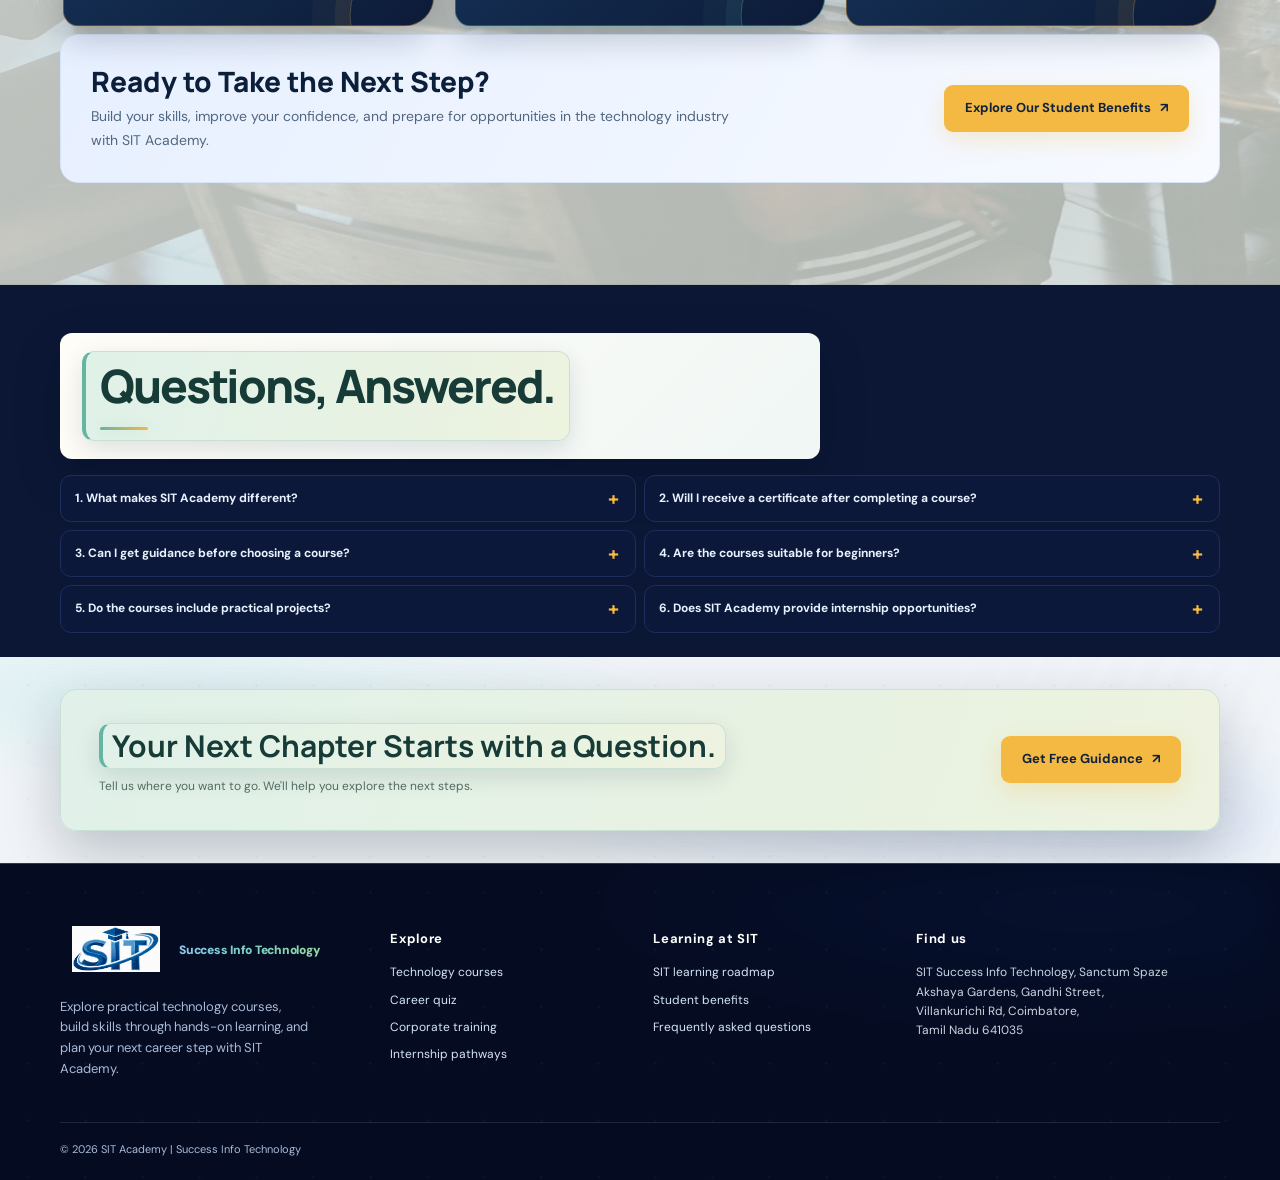
==== commit a434e814: "Update SIT website" ====
--- a/index.html
+++ b/index.html
@@ -18,7 +18,7 @@
       <a class="logo" href="#home" aria-label="SIT home"><img src="images/sit-logo.png" alt=""><span class="logo-name"><span class="logo-word-success">Success</span> <span class="logo-word-info">Info</span> <span class="logo-word-technology">Technology</span></span></a>
       <nav aria-label="Main navigation">
         <ul class="nav-links" id="navLinks">
-          <li><a href="about.html">About</a></li><li class="nav-courses"><button class="nav-course-toggle" id="courseMenuToggle" type="button" aria-expanded="false" aria-controls="courseMenu">Courses</button><div class="course-menu" id="courseMenu" hidden></div></li><li><a href="#roadmap">SIT Roadmap</a></li><li><a href="#finder">Career Quiz</a></li><li><a href="#corporate-training">Corporate training</a></li><li class="nav-internships"><button class="nav-course-toggle nav-internship-toggle" id="internshipMenuToggle" type="button" aria-expanded="false" aria-controls="internshipMenu">Internships</button><div class="internship-nav-menu" id="internshipMenu" hidden><a href="#internship-mern">Web Development (MERN Stack)</a><a href="#internship-java">Java Full Stack Development</a><a href="#internship-analytics">Data Analytics</a><a href="#internship-data">Data Science &amp; Machine Learning</a><a href="#internship-ai">Artificial Intelligence (AI)</a><a href="#internship-cloud">Cloud Computing</a><a href="#internship-devops">DevOps Engineering</a><a href="#internship-security">Cyber Security</a></div></li><li><a href="contact.html">Contact</a></li>
+          <li><a href="#home" aria-current="page">Home</a></li><li><a href="about.html">About</a></li><li class="nav-courses"><button class="nav-course-toggle nav-course-dropdown-toggle" id="courseMenuToggle" type="button" aria-expanded="false" aria-controls="courseMenu">Courses</button><div class="internship-nav-menu" id="courseMenu" hidden></div></li><li><a href="#corporate-training">Corporate training</a></li><li class="nav-internships"><button class="nav-course-toggle nav-internship-toggle" id="internshipMenuToggle" type="button" aria-expanded="false" aria-controls="internshipMenu">Internships</button><div class="internship-nav-menu" id="internshipMenu" hidden><a href="#internship-mern">Web Development (MERN Stack)</a><a href="#internship-java">Java Full Stack Development</a><a href="#internship-analytics">Data Analytics</a><a href="#internship-data">Data Science &amp; Machine Learning</a><a href="#internship-ai">Artificial Intelligence (AI)</a><a href="#internship-cloud">Cloud Computing</a><a href="#internship-devops">DevOps Engineering</a><a href="#internship-security">Cyber Security</a></div></li><li><a href="contact.html">Contact</a></li>
         </ul>
       </nav>
       <div class="nav-actions">
@@ -44,7 +44,7 @@
         </div>
         <div class="hero-guidance">
           <form class="enquiry-card hero-enquiry-card" id="heroEnquiryForm">
-            <h2>Get free guidance</h2><p>A no-pressure course conversation.</p>
+            <h2>Get free guidance</h2>
             <div class="field"><label for="heroStudentName">Your name</label><input id="heroStudentName" name="name" autocomplete="name" placeholder="e.g. Alex Morgan" required></div>
             <div class="field"><label for="heroStudentPhone">Phone number</label><input id="heroStudentPhone" name="phone" type="tel" autocomplete="tel" inputmode="tel" placeholder="Your best contact number" minlength="7" maxlength="20" required></div>
             <div class="field"><label for="heroCourseSelect">I’m interested in</label><select id="heroCourseSelect" name="course" required><option value="">Choose a course</option><option value="Corporate training enquiry">Corporate training enquiry</option><option value="Internship opportunities">Internship opportunities</option><option value="Internship: Web Development (MERN Stack)">Internship: Web Development (MERN Stack)</option><option value="Internship: Java Full Stack Development">Internship: Java Full Stack Development</option><option value="Internship: Data Analytics">Internship: Data Analytics</option><option value="Internship: Data Science &amp; Machine Learning">Internship: Data Science &amp; Machine Learning</option><option value="Internship: Artificial Intelligence (AI)">Internship: Artificial Intelligence (AI)</option><option value="Internship: Cloud Computing">Internship: Cloud Computing</option><option value="Internship: DevOps Engineering">Internship: DevOps Engineering</option><option value="Internship: Cyber Security">Internship: Cyber Security</option></select></div>
--- a/styles.css
+++ b/styles.css
@@ -112,6 +112,7 @@
     .nav-course-toggle { display: inline-flex; align-items: center; padding: 8px 0; color: var(--deep-navy); background: transparent; border: 0; cursor: pointer; font: 600 12px var(--body); }
     .nav-course-toggle:hover, .nav-course-toggle[aria-expanded="true"] { color: var(--primary-blue); }
     .course-menu { position: absolute; z-index: 90; top: calc(100% + 18px); left: -18px; display: grid; grid-template-columns: repeat(2, minmax(0, 1fr)); gap: 5px; width: min(620px, 85vw); max-height: min(68vh, 560px); overflow: auto; padding: 12px; background: rgba(255,255,255,0.96); border: 1px solid rgba(37,99,235,0.15); border-radius: 9px; box-shadow: 0 20px 55px rgba(11,31,58,0.15); }
+    #courseMenu.internship-nav-menu { grid-template-columns: repeat(2, minmax(0, 1fr)); width: min(620px, 85vw); max-height: min(68vh, 560px); overflow: auto; padding: 12px; }
     .course-menu[hidden] { display: none; }
     .course-menu-item { display: block; width: 100%; padding: 12px; color: var(--deep-navy); text-align: left; background: #f8fbff; border: 1px solid rgba(11,31,58,0.08); border-radius: 6px; cursor: pointer; transition: background .2s, border-color .2s, transform .2s; }
     .course-menu-item:hover { background: #edf5ff; border-color: rgba(37,99,235,0.2); transform: translateY(-1px); }
@@ -3231,4 +3232,82 @@
         radial-gradient(ellipse at 93% 88%, rgba(101, 223, 196, .18), transparent 37%),
         linear-gradient(145deg, transparent 36%, rgba(255, 255, 255, .48) 36.2%, rgba(255, 255, 255, .48) 58%, transparent 58.2%);
       background-size: auto, auto, 100% 100%;
+    }
+
+    /* Footer typography */
+    .footer .footer-about p { font-size: 13px; }
+    .footer .footer-col h3 { font-size: 13px; }
+    .footer .footer-col p,
+    .footer .footer-col a,
+    .footer .footer-col address { font-size: 12px; }
+    .footer .footer-bottom { font-size: 11px; }
+    .footer .about-footer-links a,
+    .footer .about-footer > p { font-size: 12px; }
+
+    /* Internship pathway card typography */
+    #internships .internship-course-card,
+    #internships .internship-course-content { min-height: 330px; }
+    #internships .internship-topic { font-size: 12px; }
+    #internships .internship-course-content h3 { font-size: 23px; line-height: 1.22; }
+    #internships .internship-course-content p { font-size: 15px; line-height: 1.55; }
+    #internships .internship-tags span { font-size: 12px; }
+    #internships .internship-course-content button { min-height: 42px; font-size: 13px; }
+    #internships .internship-course-content button span { font-size: 16px; }
+
+    @media (max-width: 760px) {
+      #internships .internship-course-card,
+      #internships .internship-course-content { min-height: 290px; }
+      #internships .internship-topic { font-size: 11px; }
+      #internships .internship-course-content h3 { font-size: 21px; }
+      #internships .internship-course-content p { font-size: 14px; }
+      #internships .internship-tags span { font-size: 11px; }
+      #internships .internship-course-content button { font-size: 12px; }
+    }
+
+    /* Course list typography */
+    .course-result-count,
+    .course-sort,
+    .course-search { font-size: 13px; }
+    .course-meta { font-size: 12px; }
+    .course-info h3 { font-size: 22px; }
+    .course-info p { font-size: 14px; line-height: 1.55; }
+    .course-foot { font-size: 12px; }
+    .course-foot strong { font-size: 13px; }
+    .course-syllabus-top { font-size: 11px; }
+    .course-syllabus-top span:last-child { font-size: 11px; }
+    .course-syllabus h4 { font-size: 19px; }
+    .course-syllabus li { font-size: 13px; line-height: 1.35; }
+
+    @media (max-width: 760px) {
+      .course-result-count,
+      .course-sort,
+      .course-search { font-size: 12px; }
+      .course-meta { font-size: 11px; }
+      .course-info h3 { font-size: 19px; }
+      .course-info p { font-size: 13px; }
+      .course-foot { font-size: 11px; }
+      .course-foot strong { font-size: 12px; }
+      .course-syllabus-top { font-size: 10px; }
+      .course-syllabus-top span:last-child { font-size: 10px; }
+      .course-syllabus h4 { font-size: 17px; }
+      .course-syllabus li { font-size: 12px; }
+    }
+
+    /* Header typography */
+    .header .nav-links a,
+    .header .nav-course-toggle { font-size: 14px; }
+    .header .search-trigger { font-size: 13px; }
+    .header .nav-actions .btn { font-size: 13px; }
+
+    @media (max-width: 1000px) {
+      .header .nav-links a,
+      .header .nav-course-toggle { font-size: 12px; }
+      .header .search-trigger { font-size: 11px; }
+      .header .nav-actions .btn { font-size: 11px; }
+    }
+
+    @media (max-width: 760px) {
+      .header .nav-links a,
+      .header .nav-course-toggle { font-size: 12px; }
+      .header .nav-actions .btn { font-size: 12px; }
     }
